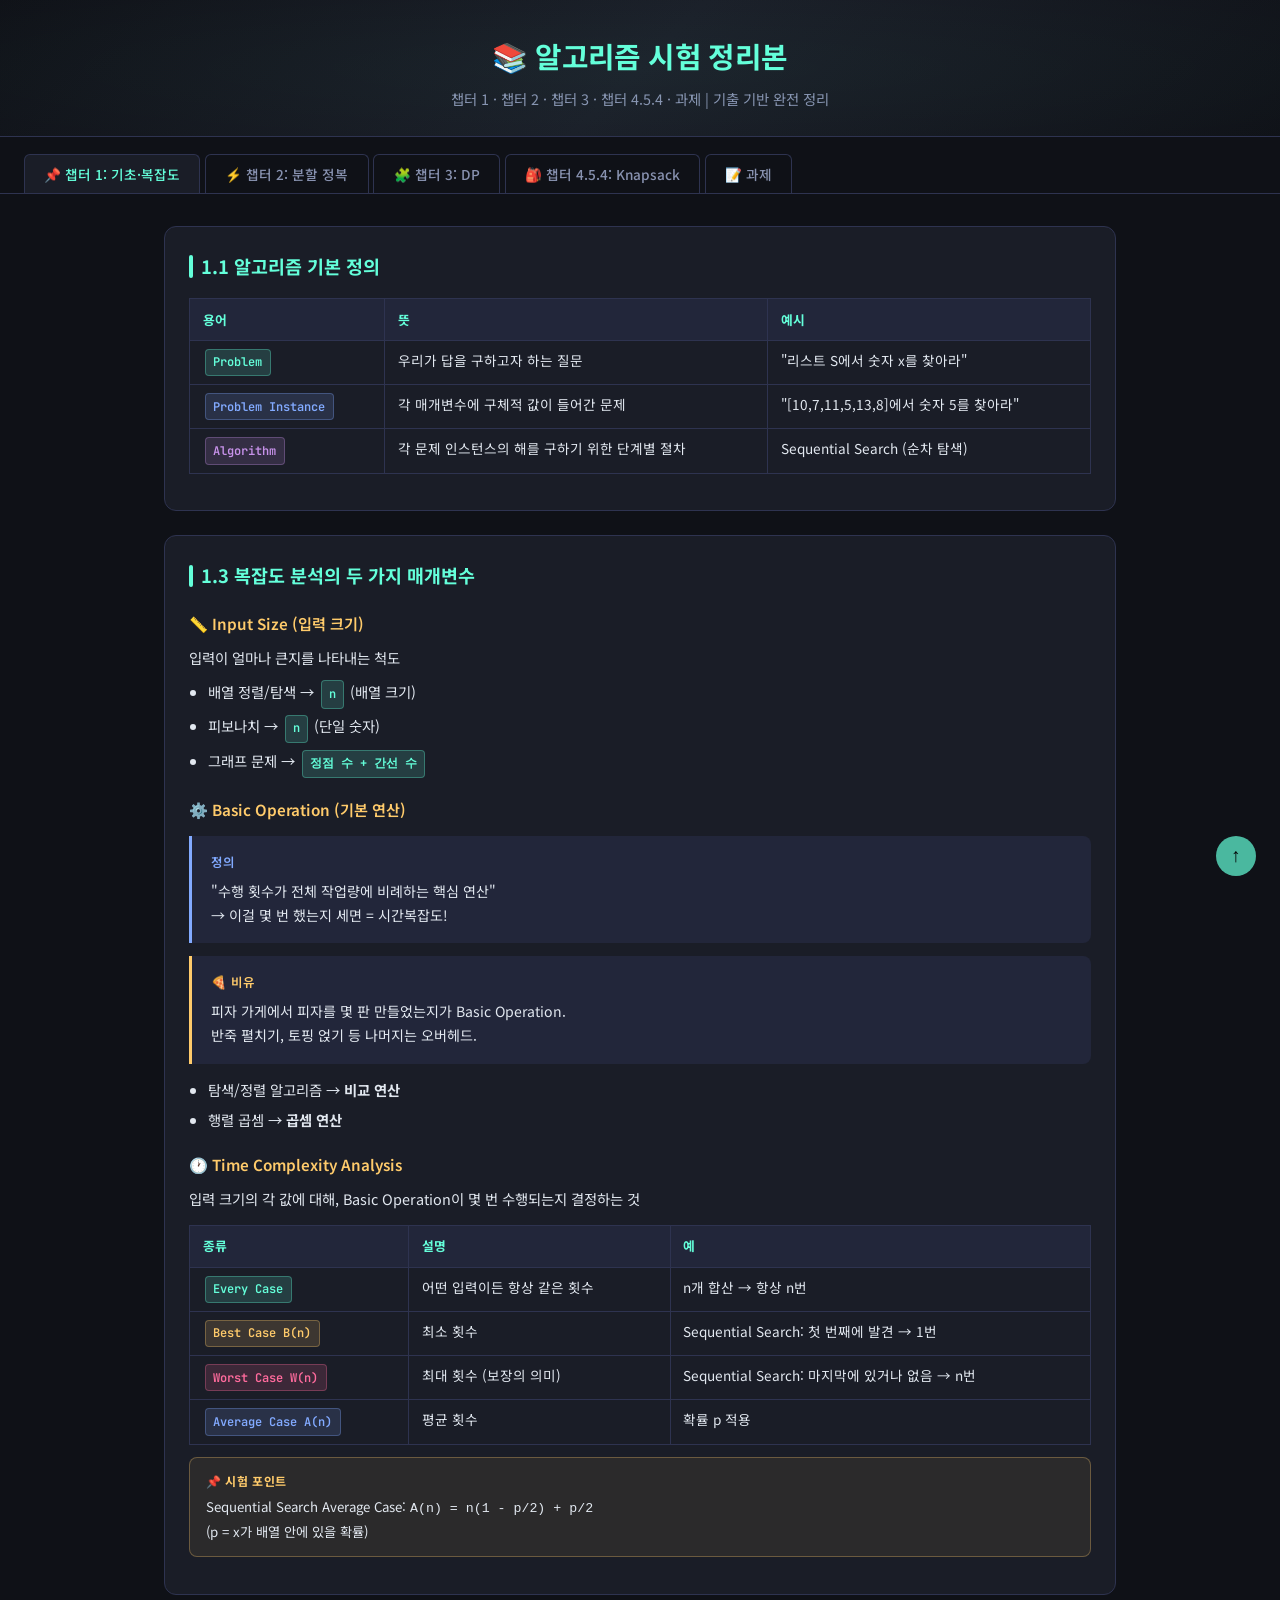
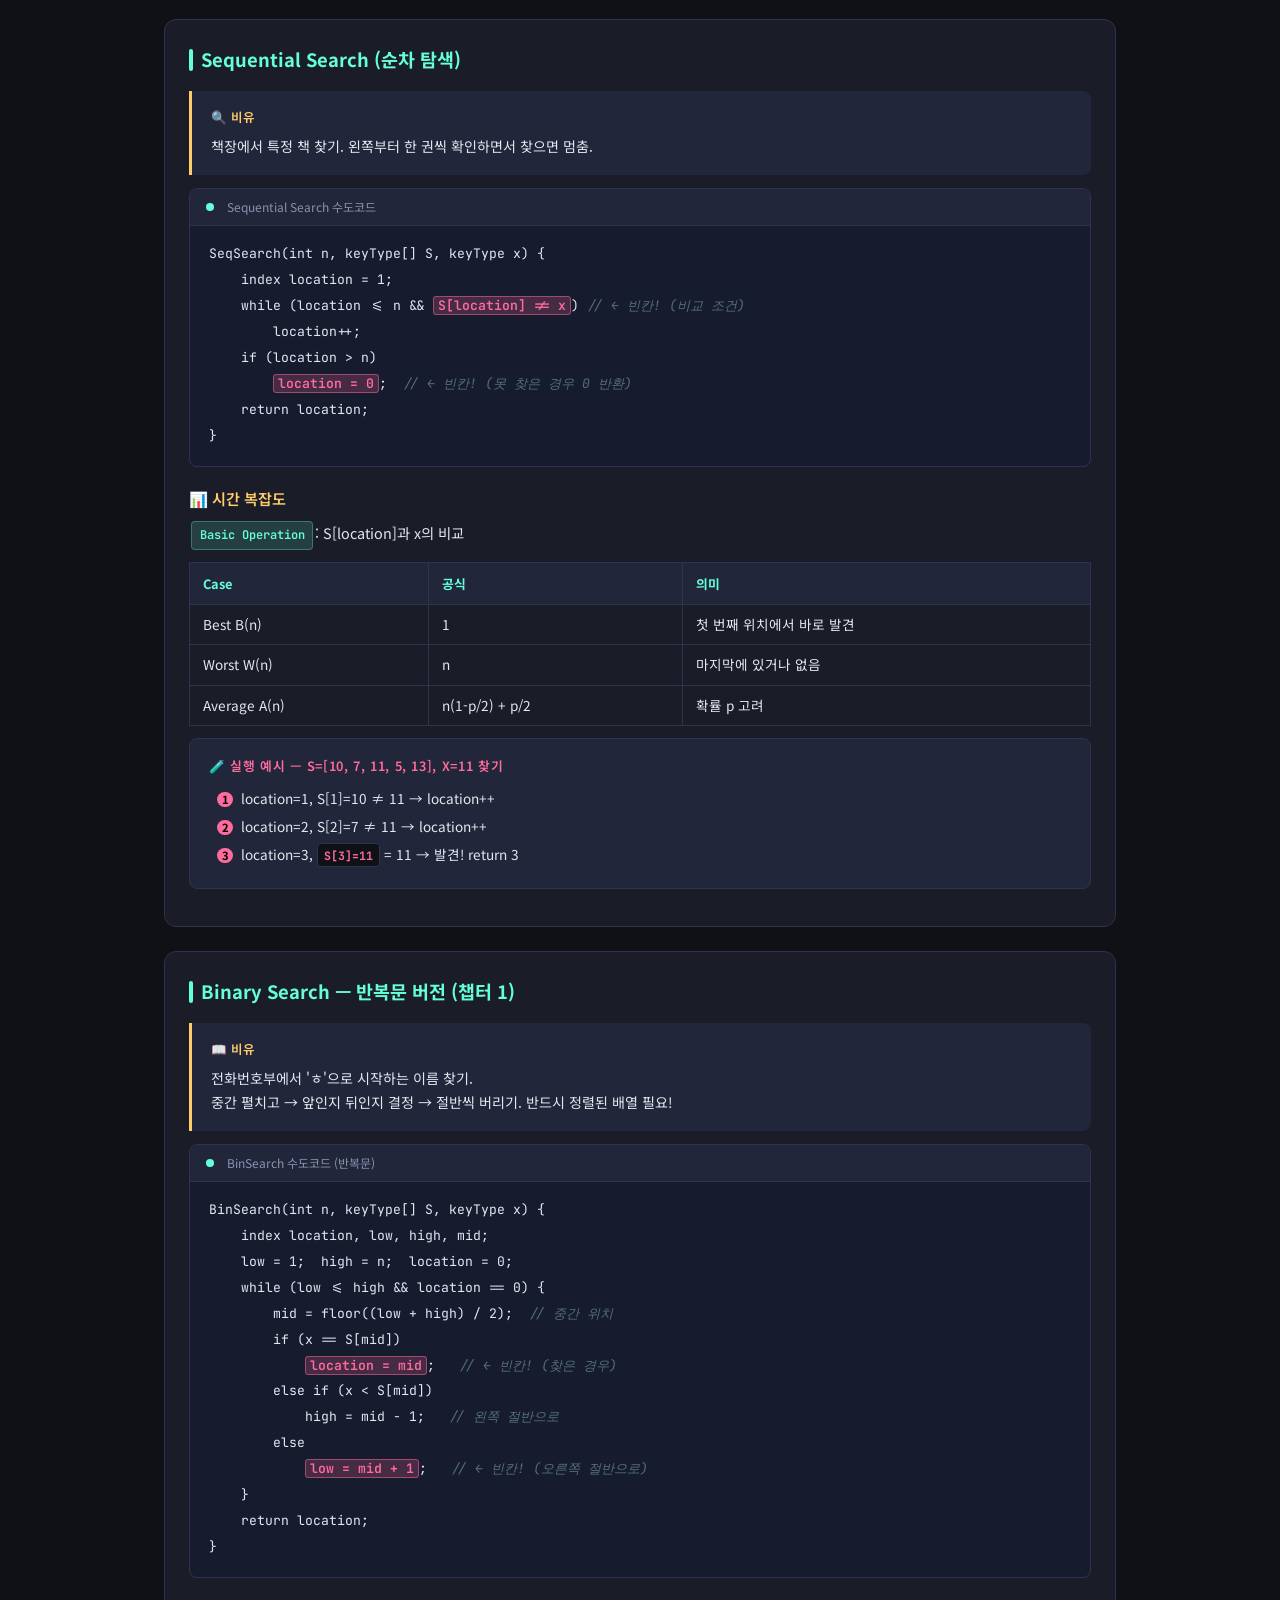
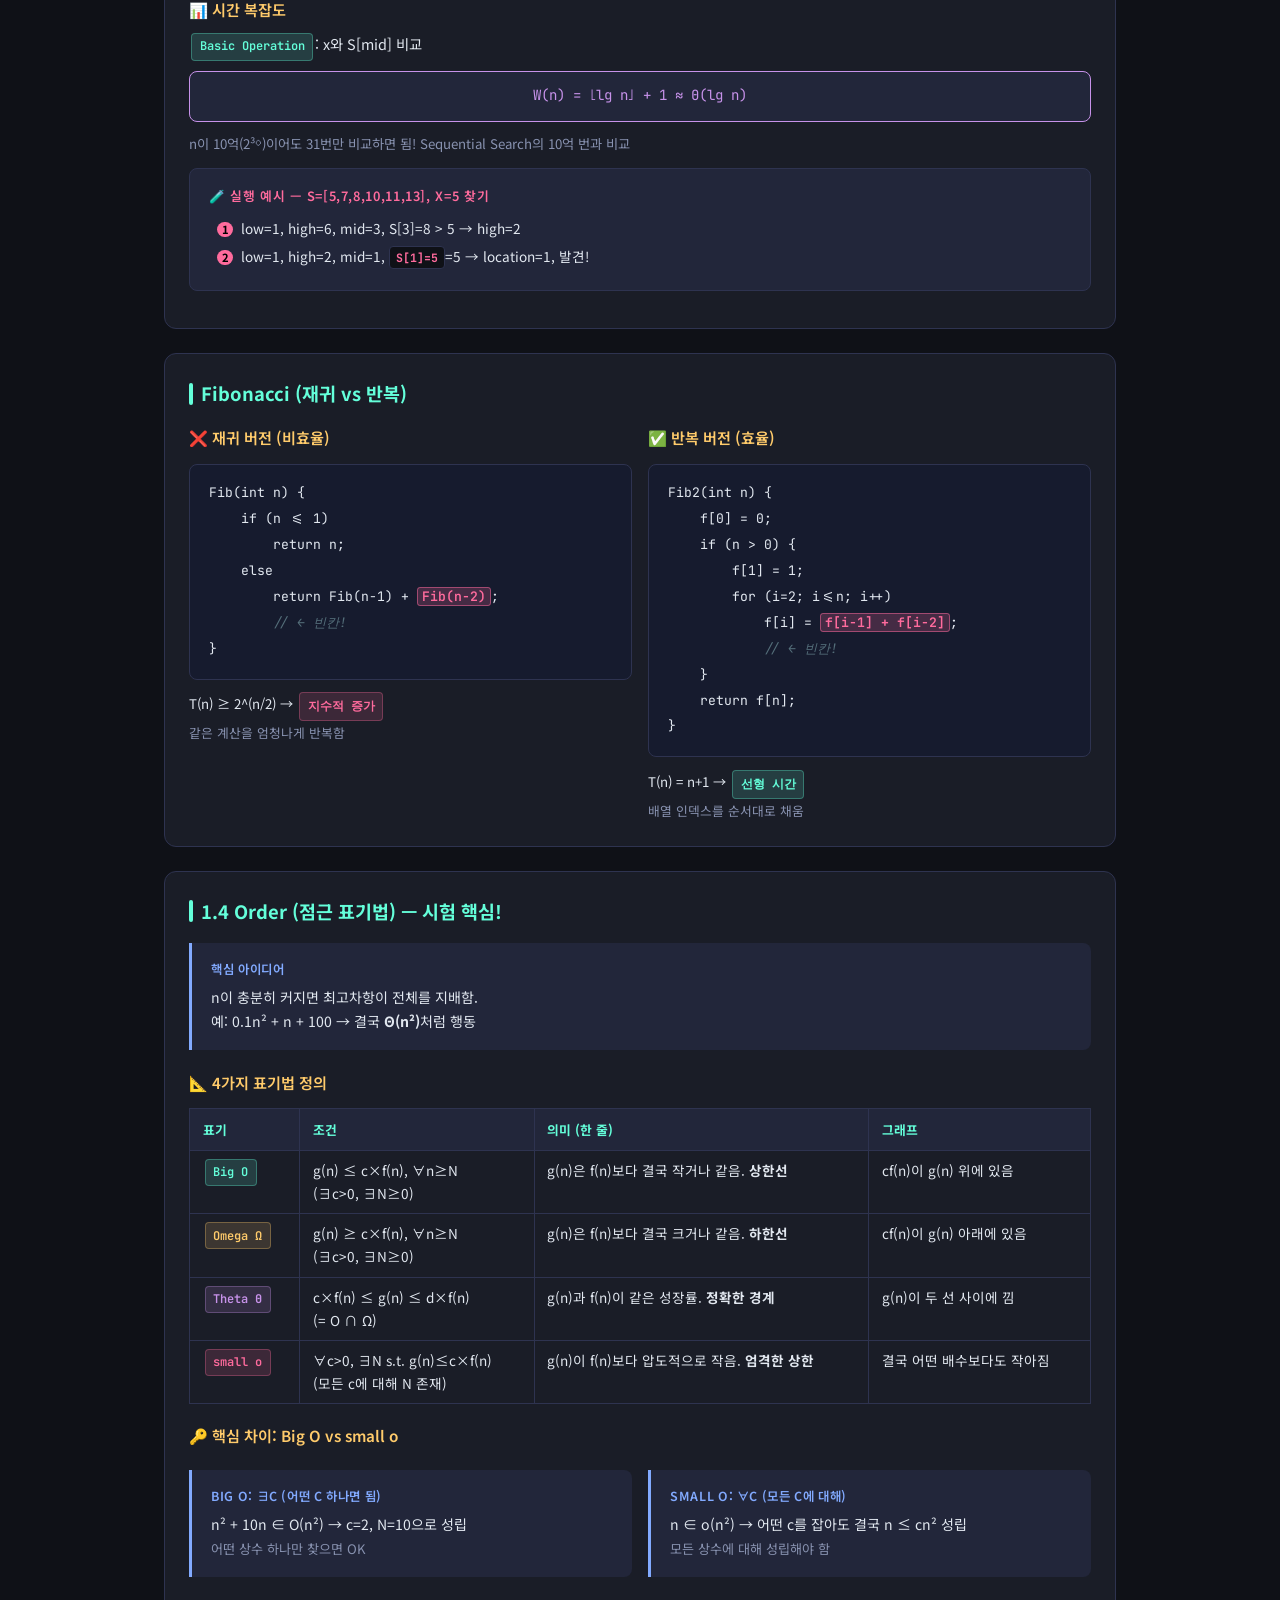
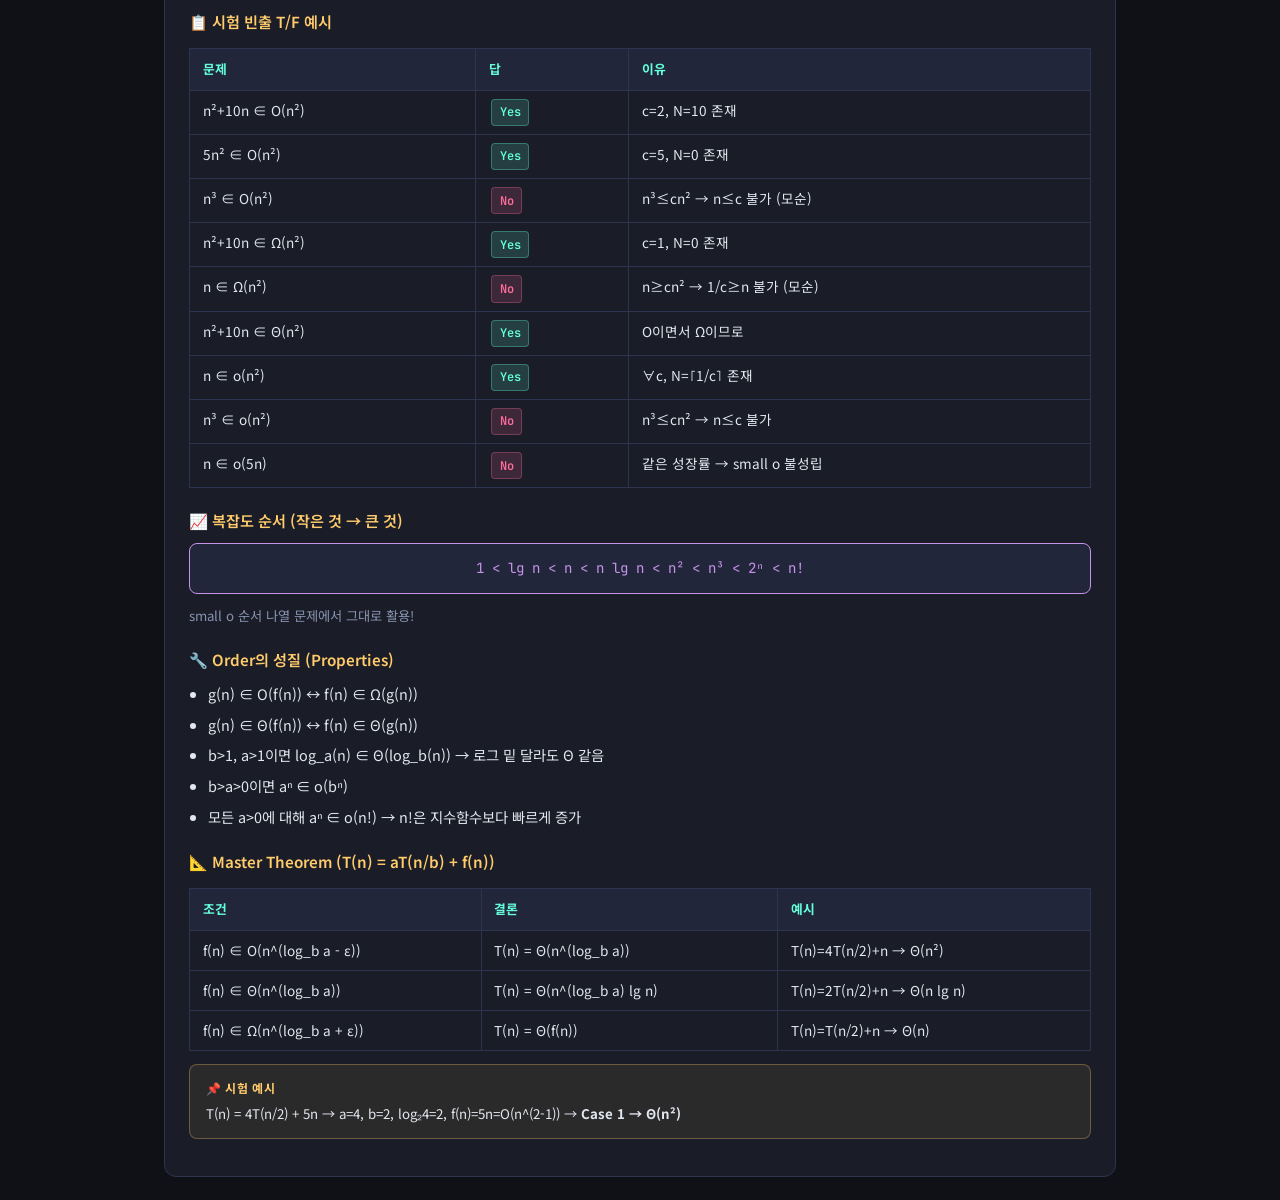
==== algorithm_midterm.html @ 45f0d14c "Add files via upload" ====
<!DOCTYPE html>
<html lang="ko">
<head>
<meta charset="UTF-8">
<meta name="viewport" content="width=device-width, initial-scale=1.0">
<title>알고리즘 시험 정리본</title>
<style>
  @import url('https://fonts.googleapis.com/css2?family=Noto+Sans+KR:wght@300;400;500;700&family=JetBrains+Mono:wght@400;600&display=swap');

  :root {
    --bg: #0f1117;
    --bg2: #1a1d27;
    --bg3: #22263a;
    --border: #2e3350;
    --text: #e2e8f0;
    --text-muted: #8892b0;
    --accent: #64ffda;
    --accent2: #ff6b9d;
    --accent3: #c792ea;
    --accent4: #ffcb6b;
    --accent5: #82aaff;
    --blank: #ff6b9d;
    --code-bg: #161b2e;
    --tag-bg: #1e2a3a;
  }

  * { margin: 0; padding: 0; box-sizing: border-box; }

  body {
    font-family: 'Noto Sans KR', sans-serif;
    background: var(--bg);
    color: var(--text);
    line-height: 1.7;
    min-height: 100vh;
  }

  /* ── HEADER ── */
  header {
    background: linear-gradient(135deg, #0f1117 0%, #1a1d27 50%, #0f1117 100%);
    border-bottom: 1px solid var(--border);
    padding: 2rem 2rem 1.5rem;
    text-align: center;
    position: relative;
    overflow: hidden;
  }
  header::before {
    content: '';
    position: absolute;
    top: -50%;
    left: -50%;
    width: 200%;
    height: 200%;
    background: radial-gradient(ellipse at center, rgba(100,255,218,0.04) 0%, transparent 60%);
    pointer-events: none;
  }
  header h1 {
    font-size: 1.8rem;
    font-weight: 700;
    color: var(--accent);
    letter-spacing: -0.02em;
    margin-bottom: 0.3rem;
  }
  header p {
    color: var(--text-muted);
    font-size: 0.9rem;
  }

  /* ── TABS ── */
  .tab-nav {
    display: flex;
    gap: 0.3rem;
    padding: 1rem 1.5rem 0;
    background: var(--bg);
    border-bottom: 1px solid var(--border);
    overflow-x: auto;
    scrollbar-width: none;
  }
  .tab-nav::-webkit-scrollbar { display: none; }

  .tab-btn {
    padding: 0.6rem 1.2rem;
    background: transparent;
    border: 1px solid var(--border);
    border-bottom: none;
    color: var(--text-muted);
    font-family: 'Noto Sans KR', sans-serif;
    font-size: 0.85rem;
    font-weight: 500;
    cursor: pointer;
    border-radius: 6px 6px 0 0;
    white-space: nowrap;
    transition: all 0.2s;
    position: relative;
    bottom: -1px;
  }
  .tab-btn:hover { color: var(--text); background: var(--bg2); }
  .tab-btn.active {
    color: var(--accent);
    background: var(--bg2);
    border-color: var(--border);
    border-bottom-color: var(--bg2);
  }

  /* ── CONTENT ── */
  .tab-content { display: none; padding: 2rem 1.5rem; max-width: 1000px; margin: 0 auto; }
  .tab-content.active { display: block; }

  /* ── SECTION CARDS ── */
  .section {
    background: var(--bg2);
    border: 1px solid var(--border);
    border-radius: 12px;
    padding: 1.5rem;
    margin-bottom: 1.5rem;
  }
  .section-title {
    font-size: 1.15rem;
    font-weight: 700;
    color: var(--accent);
    margin-bottom: 1rem;
    display: flex;
    align-items: center;
    gap: 0.5rem;
  }
  .section-title::before {
    content: '';
    display: inline-block;
    width: 4px;
    height: 1.2em;
    background: var(--accent);
    border-radius: 2px;
  }

  h3 {
    font-size: 0.95rem;
    font-weight: 600;
    color: var(--accent4);
    margin: 1.2rem 0 0.5rem;
  }
  h3:first-child { margin-top: 0; }

  p, li {
    font-size: 0.9rem;
    color: var(--text);
    line-height: 1.8;
  }
  ul { padding-left: 1.2rem; }
  li { margin-bottom: 0.3rem; }

  /* ── CONCEPT BOX ── */
  .concept-box {
    background: var(--bg3);
    border-left: 3px solid var(--accent5);
    border-radius: 0 8px 8px 0;
    padding: 1rem 1.2rem;
    margin: 0.8rem 0;
    font-size: 0.88rem;
  }
  .concept-box.analogy {
    border-left-color: var(--accent4);
  }
  .concept-box .label {
    font-weight: 600;
    color: var(--accent5);
    font-size: 0.78rem;
    text-transform: uppercase;
    letter-spacing: 0.05em;
    margin-bottom: 0.4rem;
  }
  .concept-box.analogy .label { color: var(--accent4); }

  /* ── CODE BLOCK ── */
  .code-wrap {
    background: var(--code-bg);
    border: 1px solid var(--border);
    border-radius: 8px;
    overflow: hidden;
    margin: 0.8rem 0;
    font-family: 'JetBrains Mono', monospace;
    font-size: 0.82rem;
  }
  .code-header {
    background: var(--bg3);
    padding: 0.5rem 1rem;
    border-bottom: 1px solid var(--border);
    display: flex;
    align-items: center;
    gap: 0.8rem;
  }
  .code-header span {
    font-size: 0.75rem;
    color: var(--text-muted);
    font-family: 'Noto Sans KR', sans-serif;
  }
  .code-header .dot {
    width: 8px; height: 8px;
    border-radius: 50%;
    background: var(--accent);
  }
  pre {
    padding: 1rem 1.2rem;
    overflow-x: auto;
    line-height: 1.9;
    color: var(--text);
  }
  pre code { font-family: 'JetBrains Mono', monospace; }

  /* 빈칸 강조 */
  .blank {
    background: rgba(255,107,157,0.2);
    border: 1px solid rgba(255,107,157,0.5);
    color: var(--blank);
    border-radius: 3px;
    padding: 0 0.3em;
    font-weight: 600;
  }
  /* basic operation 강조 */
  .basic-op {
    background: rgba(100,255,218,0.15);
    border: 1px solid rgba(100,255,218,0.4);
    color: var(--accent);
    border-radius: 3px;
    padding: 0 0.3em;
    font-weight: 600;
  }
  /* 주석 */
  .comment { color: #546e7a; font-style: italic; }

  /* ── TAGS ── */
  .tag {
    display: inline-block;
    padding: 0.2em 0.6em;
    border-radius: 4px;
    font-size: 0.75rem;
    font-weight: 600;
    margin: 0 0.2em;
    font-family: 'JetBrains Mono', monospace;
  }
  .tag-green { background: rgba(100,255,218,0.15); color: var(--accent); border: 1px solid rgba(100,255,218,0.3); }
  .tag-pink  { background: rgba(255,107,157,0.15); color: var(--accent2); border: 1px solid rgba(255,107,157,0.3); }
  .tag-purple{ background: rgba(199,146,234,0.15); color: var(--accent3); border: 1px solid rgba(199,146,234,0.3); }
  .tag-yellow{ background: rgba(255,203,107,0.15); color: var(--accent4); border: 1px solid rgba(255,203,107,0.3); }
  .tag-blue  { background: rgba(130,170,255,0.15); color: var(--accent5); border: 1px solid rgba(130,170,255,0.3); }

  /* ── COMPLEXITY TABLE ── */
  table {
    width: 100%;
    border-collapse: collapse;
    font-size: 0.85rem;
    margin: 0.8rem 0;
  }
  th {
    background: var(--bg3);
    color: var(--accent);
    padding: 0.6rem 0.8rem;
    text-align: left;
    border: 1px solid var(--border);
    font-size: 0.8rem;
  }
  td {
    padding: 0.5rem 0.8rem;
    border: 1px solid var(--border);
    color: var(--text);
    vertical-align: top;
  }
  tr:hover td { background: rgba(255,255,255,0.02); }

  /* ── EXAMPLE BOX ── */
  .example-box {
    background: var(--bg3);
    border: 1px solid var(--border);
    border-radius: 8px;
    padding: 1rem 1.2rem;
    margin: 0.8rem 0;
    font-size: 0.85rem;
  }
  .example-title {
    color: var(--accent2);
    font-weight: 600;
    font-size: 0.8rem;
    text-transform: uppercase;
    letter-spacing: 0.05em;
    margin-bottom: 0.6rem;
  }
  .step { margin: 0.3rem 0; padding-left: 0.5rem; }
  .step-num {
    display: inline-block;
    width: 1.4em;
    height: 1.4em;
    background: var(--accent2);
    color: #000;
    border-radius: 50%;
    text-align: center;
    line-height: 1.4em;
    font-size: 0.7rem;
    font-weight: 700;
    margin-right: 0.4em;
  }
  .arr {
    display: inline-block;
    background: var(--bg);
    border: 1px solid var(--border);
    border-radius: 4px;
    padding: 0.1em 0.5em;
    font-family: 'JetBrains Mono', monospace;
    font-size: 0.85em;
  }
  .arr .hi {
    color: var(--accent2);
    font-weight: 700;
  }
  .arr .pivot {
    color: var(--accent4);
    font-weight: 700;
    text-decoration: underline;
  }

  /* ── FORMULA BOX ── */
  .formula {
    background: var(--bg3);
    border: 1px solid var(--accent3);
    border-radius: 8px;
    padding: 0.8rem 1.2rem;
    margin: 0.6rem 0;
    font-family: 'JetBrains Mono', monospace;
    font-size: 0.88rem;
    color: var(--accent3);
    text-align: center;
  }

  /* ── DIVIDER ── */
  hr {
    border: none;
    border-top: 1px solid var(--border);
    margin: 1.2rem 0;
  }

  /* ── QUIZ HINT ── */
  .quiz-hint {
    background: rgba(255,203,107,0.08);
    border: 1px solid rgba(255,203,107,0.3);
    border-radius: 8px;
    padding: 0.8rem 1rem;
    margin: 0.8rem 0;
    font-size: 0.83rem;
  }
  .quiz-hint .q-label {
    color: var(--accent4);
    font-weight: 700;
    font-size: 0.75rem;
    text-transform: uppercase;
    letter-spacing: 0.05em;
    margin-bottom: 0.3rem;
  }

  /* ── GRID ── */
  .grid2 { display: grid; grid-template-columns: 1fr 1fr; gap: 1rem; }
  @media (max-width: 600px) { .grid2 { grid-template-columns: 1fr; } }

  /* ── SCROLL TOP ── */
  .scroll-top {
    position: fixed;
    bottom: 1.5rem;
    right: 1.5rem;
    background: var(--accent);
    color: #000;
    border: none;
    border-radius: 50%;
    width: 40px; height: 40px;
    font-size: 1.2rem;
    cursor: pointer;
    display: flex; align-items: center; justify-content: center;
    opacity: 0.7;
    transition: opacity 0.2s;
    z-index: 100;
  }
  .scroll-top:hover { opacity: 1; }
</style>
</head>
<body>

<header>
  <h1>📚 알고리즘 시험 정리본</h1>
  <p>챕터 1 · 챕터 2 · 챕터 3 · 챕터 4.5.4 · 과제 | 기출 기반 완전 정리</p>
</header>

<!-- TAB NAV -->
<nav class="tab-nav">
  <button class="tab-btn active" onclick="showTab('ch1')">📌 챕터 1: 기초·복잡도</button>
  <button class="tab-btn" onclick="showTab('ch2')">⚡ 챕터 2: 분할 정복</button>
  <button class="tab-btn" onclick="showTab('ch3')">🧩 챕터 3: DP</button>
  <button class="tab-btn" onclick="showTab('ch4')">🎒 챕터 4.5.4: Knapsack</button>
  <button class="tab-btn" onclick="showTab('hw')">📝 과제</button>
</nav>

<!-- ════════════════════════════════════════
     챕터 1
════════════════════════════════════════ -->
<div id="ch1" class="tab-content active">

  <!-- 기본 정의 -->
  <div class="section">
    <div class="section-title">1.1 알고리즘 기본 정의</div>
    <table>
      <tr><th>용어</th><th>뜻</th><th>예시</th></tr>
      <tr>
        <td><span class="tag tag-green">Problem</span></td>
        <td>우리가 답을 구하고자 하는 질문</td>
        <td>"리스트 S에서 숫자 x를 찾아라"</td>
      </tr>
      <tr>
        <td><span class="tag tag-blue">Problem Instance</span></td>
        <td>각 매개변수에 구체적 값이 들어간 문제</td>
        <td>"[10,7,11,5,13,8]에서 숫자 5를 찾아라"</td>
      </tr>
      <tr>
        <td><span class="tag tag-purple">Algorithm</span></td>
        <td>각 문제 인스턴스의 해를 구하기 위한 단계별 절차</td>
        <td>Sequential Search (순차 탐색)</td>
      </tr>
    </table>
  </div>

  <!-- Input Size & Basic Operation -->
  <div class="section">
    <div class="section-title">1.3 복잡도 분석의 두 가지 매개변수</div>

    <h3>📏 Input Size (입력 크기)</h3>
    <p>입력이 얼마나 큰지를 나타내는 척도</p>
    <ul style="margin-top:0.5rem">
      <li>배열 정렬/탐색 → <span class="tag tag-green">n</span> (배열 크기)</li>
      <li>피보나치 → <span class="tag tag-green">n</span> (단일 숫자)</li>
      <li>그래프 문제 → <span class="tag tag-green">정점 수 + 간선 수</span></li>
    </ul>

    <h3>⚙️ Basic Operation (기본 연산)</h3>
    <div class="concept-box">
      <div class="label">정의</div>
      "수행 횟수가 전체 작업량에 비례하는 핵심 연산"<br>
      → 이걸 몇 번 했는지 세면 = 시간복잡도!
    </div>
    <div class="concept-box analogy">
      <div class="label">🍕 비유</div>
      피자 가게에서 피자를 몇 판 만들었는지가 Basic Operation.<br>
      반죽 펼치기, 토핑 얹기 등 나머지는 오버헤드.
    </div>
    <ul>
      <li>탐색/정렬 알고리즘 → <strong>비교 연산</strong></li>
      <li>행렬 곱셈 → <strong>곱셈 연산</strong></li>
    </ul>

    <h3>🕐 Time Complexity Analysis</h3>
    <p>입력 크기의 각 값에 대해, Basic Operation이 몇 번 수행되는지 결정하는 것</p>
    <table style="margin-top:0.8rem">
      <tr><th>종류</th><th>설명</th><th>예</th></tr>
      <tr><td><span class="tag tag-green">Every Case</span></td><td>어떤 입력이든 항상 같은 횟수</td><td>n개 합산 → 항상 n번</td></tr>
      <tr><td><span class="tag tag-yellow">Best Case B(n)</span></td><td>최소 횟수</td><td>Sequential Search: 첫 번째에 발견 → 1번</td></tr>
      <tr><td><span class="tag tag-pink">Worst Case W(n)</span></td><td>최대 횟수 (보장의 의미)</td><td>Sequential Search: 마지막에 있거나 없음 → n번</td></tr>
      <tr><td><span class="tag tag-blue">Average Case A(n)</span></td><td>평균 횟수</td><td>확률 p 적용</td></tr>
    </table>

    <div class="quiz-hint">
      <div class="q-label">📌 시험 포인트</div>
      Sequential Search Average Case: <code>A(n) = n(1 - p/2) + p/2</code><br>
      (p = x가 배열 안에 있을 확률)
    </div>
  </div>

  <!-- Sequential Search -->
  <div class="section">
    <div class="section-title">Sequential Search (순차 탐색)</div>
    <div class="concept-box analogy">
      <div class="label">🔍 비유</div>
      책장에서 특정 책 찾기. 왼쪽부터 한 권씩 확인하면서 찾으면 멈춤.
    </div>

    <div class="code-wrap">
      <div class="code-header"><div class="dot"></div><span>Sequential Search 수도코드</span></div>
      <pre><code>SeqSearch(int n, keyType[] S, keyType x) {
    index location = 1;
    while (location &lt;= n &amp;&amp; <span class="blank">S[location] != x</span>) <span class="comment">// ← 빈칸! (비교 조건)</span>
        location++;
    if (location &gt; n)
        <span class="blank">location = 0</span>;  <span class="comment">// ← 빈칸! (못 찾은 경우 0 반환)</span>
    return location;
}</code></pre>
    </div>

    <h3>📊 시간 복잡도</h3>
    <p><span class="tag tag-green">Basic Operation</span>: S[location]과 x의 비교</p>
    <table>
      <tr><th>Case</th><th>공식</th><th>의미</th></tr>
      <tr><td>Best B(n)</td><td>1</td><td>첫 번째 위치에서 바로 발견</td></tr>
      <tr><td>Worst W(n)</td><td>n</td><td>마지막에 있거나 없음</td></tr>
      <tr><td>Average A(n)</td><td>n(1-p/2) + p/2</td><td>확률 p 고려</td></tr>
    </table>

    <div class="example-box">
      <div class="example-title">🧪 실행 예시 — S=[10, 7, 11, 5, 13], x=11 찾기</div>
      <div class="step"><span class="step-num">1</span> location=1, S[1]=10 ≠ 11 → location++</div>
      <div class="step"><span class="step-num">2</span> location=2, S[2]=7 ≠ 11 → location++</div>
      <div class="step"><span class="step-num">3</span> location=3, <span class="arr"><span class="hi">S[3]=11</span></span> = 11 → 발견! return 3</div>
    </div>
  </div>

  <!-- Binary Search (챕터1 반복문) -->
  <div class="section">
    <div class="section-title">Binary Search — 반복문 버전 (챕터 1)</div>
    <div class="concept-box analogy">
      <div class="label">📖 비유</div>
      전화번호부에서 'ㅎ'으로 시작하는 이름 찾기.<br>
      중간 펼치고 → 앞인지 뒤인지 결정 → 절반씩 버리기. 반드시 정렬된 배열 필요!
    </div>

    <div class="code-wrap">
      <div class="code-header"><div class="dot"></div><span>BinSearch 수도코드 (반복문)</span></div>
      <pre><code>BinSearch(int n, keyType[] S, keyType x) {
    index location, low, high, mid;
    low = 1;  high = n;  location = 0;
    while (low &lt;= high &amp;&amp; location == 0) {
        mid = floor((low + high) / 2);  <span class="comment">// 중간 위치</span>
        if (x == S[mid])
            <span class="blank">location = mid</span>;   <span class="comment">// ← 빈칸! (찾은 경우)</span>
        else if (x &lt; S[mid])
            high = mid - 1;   <span class="comment">// 왼쪽 절반으로</span>
        else
            <span class="blank">low = mid + 1</span>;   <span class="comment">// ← 빈칸! (오른쪽 절반으로)</span>
    }
    return location;
}</code></pre>
    </div>

    <h3>📊 시간 복잡도</h3>
    <p><span class="tag tag-green">Basic Operation</span>: x와 S[mid] 비교</p>
    <div class="formula">W(n) = ⌊lg n⌋ + 1 ≈ Θ(lg n)</div>
    <p style="font-size:0.83rem; color:var(--text-muted)">n이 10억(2³⁰)이어도 31번만 비교하면 됨! Sequential Search의 10억 번과 비교</p>

    <div class="example-box">
      <div class="example-title">🧪 실행 예시 — S=[5,7,8,10,11,13], x=5 찾기</div>
      <div class="step"><span class="step-num">1</span> low=1, high=6, mid=3, S[3]=8 > 5 → high=2</div>
      <div class="step"><span class="step-num">2</span> low=1, high=2, mid=1, <span class="arr"><span class="hi">S[1]=5</span></span>=5 → location=1, 발견!</div>
    </div>
  </div>

  <!-- Fibonacci -->
  <div class="section">
    <div class="section-title">Fibonacci (재귀 vs 반복)</div>
    <div class="grid2">
      <div>
        <h3>❌ 재귀 버전 (비효율)</h3>
        <div class="code-wrap">
          <pre><code>Fib(int n) {
    if (n &lt;= 1)
        return n;
    else
        return Fib(n-1) + <span class="blank">Fib(n-2)</span>;
        <span class="comment">// ← 빈칸!</span>
}</code></pre>
        </div>
        <p style="font-size:0.83rem">T(n) ≥ 2^(n/2) → <span class="tag tag-pink">지수적 증가</span></p>
        <p style="font-size:0.8rem; color:var(--text-muted)">같은 계산을 엄청나게 반복함</p>
      </div>
      <div>
        <h3>✅ 반복 버전 (효율)</h3>
        <div class="code-wrap">
          <pre><code>Fib2(int n) {
    f[0] = 0;
    if (n &gt; 0) {
        f[1] = 1;
        for (i=2; i&lt;=n; i++)
            f[i] = <span class="blank">f[i-1] + f[i-2]</span>;
            <span class="comment">// ← 빈칸!</span>
    }
    return f[n];
}</code></pre>
        </div>
        <p style="font-size:0.83rem">T(n) = n+1 → <span class="tag tag-green">선형 시간</span></p>
        <p style="font-size:0.8rem; color:var(--text-muted)">배열 인덱스를 순서대로 채움</p>
      </div>
    </div>
  </div>

  <!-- Order / 점근 표기법 -->
  <div class="section">
    <div class="section-title">1.4 Order (점근 표기법) — 시험 핵심!</div>

    <div class="concept-box">
      <div class="label">핵심 아이디어</div>
      n이 충분히 커지면 최고차항이 전체를 지배함.<br>
      예: 0.1n² + n + 100 → 결국 <strong>Θ(n²)</strong>처럼 행동
    </div>

    <h3>📐 4가지 표기법 정의</h3>
    <table>
      <tr><th>표기</th><th>조건</th><th>의미 (한 줄)</th><th>그래프</th></tr>
      <tr>
        <td><span class="tag tag-green">Big O</span></td>
        <td>g(n) ≤ c×f(n), ∀n≥N<br>(∃c>0, ∃N≥0)</td>
        <td>g(n)은 f(n)보다 결국 작거나 같음. <strong>상한선</strong></td>
        <td>cf(n)이 g(n) 위에 있음</td>
      </tr>
      <tr>
        <td><span class="tag tag-yellow">Omega Ω</span></td>
        <td>g(n) ≥ c×f(n), ∀n≥N<br>(∃c>0, ∃N≥0)</td>
        <td>g(n)은 f(n)보다 결국 크거나 같음. <strong>하한선</strong></td>
        <td>cf(n)이 g(n) 아래에 있음</td>
      </tr>
      <tr>
        <td><span class="tag tag-purple">Theta Θ</span></td>
        <td>c×f(n) ≤ g(n) ≤ d×f(n)<br>(= O ∩ Ω)</td>
        <td>g(n)과 f(n)이 같은 성장률. <strong>정확한 경계</strong></td>
        <td>g(n)이 두 선 사이에 낌</td>
      </tr>
      <tr>
        <td><span class="tag tag-pink">small o</span></td>
        <td>∀c>0, ∃N s.t. g(n)≤c×f(n)<br>(모든 c에 대해 N 존재)</td>
        <td>g(n)이 f(n)보다 압도적으로 작음. <strong>엄격한 상한</strong></td>
        <td>결국 어떤 배수보다도 작아짐</td>
      </tr>
    </table>

    <h3>🔑 핵심 차이: Big O vs small o</h3>
    <div class="grid2">
      <div class="concept-box">
        <div class="label">Big O: ∃c (어떤 c 하나면 됨)</div>
        n² + 10n ∈ O(n²) → c=2, N=10으로 성립<br>
        <span style="color:var(--text-muted); font-size:0.82rem">어떤 상수 하나만 찾으면 OK</span>
      </div>
      <div class="concept-box">
        <div class="label">small o: ∀c (모든 c에 대해)</div>
        n ∈ o(n²) → 어떤 c를 잡아도 결국 n ≤ cn² 성립<br>
        <span style="color:var(--text-muted); font-size:0.82rem">모든 상수에 대해 성립해야 함</span>
      </div>
    </div>

    <h3>📋 시험 빈출 T/F 예시</h3>
    <table>
      <tr><th>문제</th><th>답</th><th>이유</th></tr>
      <tr><td>n²+10n ∈ O(n²)</td><td><span class="tag tag-green">Yes</span></td><td>c=2, N=10 존재</td></tr>
      <tr><td>5n² ∈ O(n²)</td><td><span class="tag tag-green">Yes</span></td><td>c=5, N=0 존재</td></tr>
      <tr><td>n³ ∈ O(n²)</td><td><span class="tag tag-pink">No</span></td><td>n³≤cn² → n≤c 불가 (모순)</td></tr>
      <tr><td>n²+10n ∈ Ω(n²)</td><td><span class="tag tag-green">Yes</span></td><td>c=1, N=0 존재</td></tr>
      <tr><td>n ∈ Ω(n²)</td><td><span class="tag tag-pink">No</span></td><td>n≥cn² → 1/c≥n 불가 (모순)</td></tr>
      <tr><td>n²+10n ∈ Θ(n²)</td><td><span class="tag tag-green">Yes</span></td><td>O이면서 Ω이므로</td></tr>
      <tr><td>n ∈ o(n²)</td><td><span class="tag tag-green">Yes</span></td><td>∀c, N=⌈1/c⌉ 존재</td></tr>
      <tr><td>n³ ∈ o(n²)</td><td><span class="tag tag-pink">No</span></td><td>n³≤cn² → n≤c 불가</td></tr>
      <tr><td>n ∈ o(5n)</td><td><span class="tag tag-pink">No</span></td><td>같은 성장률 → small o 불성립</td></tr>
    </table>

    <h3>📈 복잡도 순서 (작은 것 → 큰 것)</h3>
    <div class="formula">1 &lt; lg n &lt; n &lt; n lg n &lt; n² &lt; n³ &lt; 2ⁿ &lt; n!</div>
    <p style="font-size:0.83rem; color:var(--text-muted)">small o 순서 나열 문제에서 그대로 활용!</p>

    <h3>🔧 Order의 성질 (Properties)</h3>
    <ul>
      <li>g(n) ∈ O(f(n)) ↔ f(n) ∈ Ω(g(n))</li>
      <li>g(n) ∈ Θ(f(n)) ↔ f(n) ∈ Θ(g(n))</li>
      <li>b>1, a>1이면 log_a(n) ∈ Θ(log_b(n)) → 로그 밑 달라도 Θ 같음</li>
      <li>b>a>0이면 aⁿ ∈ o(bⁿ)</li>
      <li>모든 a>0에 대해 aⁿ ∈ o(n!) → n!은 지수함수보다 빠르게 증가</li>
    </ul>

    <h3>📐 Master Theorem (T(n) = aT(n/b) + f(n))</h3>
    <table>
      <tr><th>조건</th><th>결론</th><th>예시</th></tr>
      <tr><td>f(n) ∈ O(n^(log_b a - ε))</td><td>T(n) = Θ(n^(log_b a))</td><td>T(n)=4T(n/2)+n → Θ(n²)</td></tr>
      <tr><td>f(n) ∈ Θ(n^(log_b a))</td><td>T(n) = Θ(n^(log_b a) lg n)</td><td>T(n)=2T(n/2)+n → Θ(n lg n)</td></tr>
      <tr><td>f(n) ∈ Ω(n^(log_b a + ε))</td><td>T(n) = Θ(f(n))</td><td>T(n)=T(n/2)+n → Θ(n)</td></tr>
    </table>
    <div class="quiz-hint">
      <div class="q-label">📌 시험 예시</div>
      T(n) = 4T(n/2) + 5n → a=4, b=2, log₂4=2, f(n)=5n=O(n^(2-1)) → <strong>Case 1 → Θ(n²)</strong>
    </div>
  </div>
</div>

<!-- ════════════════════════════════════════
     챕터 2
════════════════════════════════════════ -->
<div id="ch2" class="tab-content">

  <!-- D&C 개념 -->
  <div class="section">
    <div class="section-title">Divide and Conquer (분할 정복) 개념</div>
    <div class="concept-box analogy">
      <div class="label">🍕 비유</div>
      피자를 한 번에 먹기 어려우니까, 조각내서 각각 먹고 합친다.<br>
      문제가 너무 크면 → 작게 쪼개고 → 각각 풀고 → 결합!
    </div>
    <table>
      <tr><th>단계</th><th>설명</th></tr>
      <tr><td><span class="tag tag-green">Step 1: Divide</span></td><td>문제를 하나 이상의 더 작은 인스턴스로 나누기</td></tr>
      <tr><td><span class="tag tag-yellow">Step 2: Conquer</span></td><td>작으면 직접 해결, 아니면 재귀로 해결</td></tr>
      <tr><td><span class="tag tag-pink">Step 3: Combine</span></td><td>(필요한 경우) 작은 해들을 합쳐 전체 해 도출</td></tr>
    </table>
    <div class="quiz-hint">
      <div class="q-label">📌 D&C 쓰면 안 되는 경우 (2.8)</div>
      Case 1: 크기 n이 각각 거의 크기 n인 2개 이상으로 분할 → 문제 크기 감소 없음, 재귀가 폭발적 증가<br>
      Case 2: 크기 n이 거의 n개의 크기 n/c 인스턴스로 분할 → 부분 문제 수가 너무 많아 전체 작업량이 과도
    </div>
  </div>

  <!-- Binary Search 재귀 -->
  <div class="section">
    <div class="section-title">2.1 Binary Search — 재귀 버전 (챕터 2)</div>
    <div class="concept-box">
      <div class="label">D&C 적용</div>
      Divide: 배열을 절반으로 나누기 (x&gt;S[mid]→오른쪽, x&lt;S[mid]→왼쪽)<br>
      Conquer: 선택한 절반에서 재귀적으로 탐색
    </div>
    <div class="code-wrap">
      <div class="code-header"><div class="dot"></div><span>Recursive Binary Search — 초기 호출: location(1, n)</span></div>
      <pre><code>location(index low, index high) {
    index mid;
    if (low &gt; high)
        return 0;       <span class="comment">// 못 찾은 경우</span>
    else {
        mid = floor((low + high) / 2);
        if (x == S[mid])
            return mid;                         <span class="comment">// 발견!</span>
        else if (x &lt; S[mid])
            return location(low, mid-1);        <span class="comment">// ← 왼쪽 재귀</span>
        else
            return location(mid+1, high);       <span class="comment">// ← 오른쪽 재귀</span>
    }
}</code></pre>
    </div>
    <p><span class="tag tag-green">Basic Operation</span>: x와 S[mid] 비교 &nbsp; | &nbsp; <span class="tag tag-pink">W(n) = 1 + lg n</span> (n=2ᵏ 가정)</p>
    <p style="font-size:0.83rem; color:var(--text-muted)">점화식: W(n) = W(n/2) + 1, W(1) = 1</p>
  </div>

  <!-- Merge Sort -->
  <div class="section">
    <div class="section-title">2.2 Merge Sort (병합 정렬)</div>
    <div class="concept-box analogy">
      <div class="label">🃏 비유</div>
      카드 더미를 절반씩 나눠서 각각 정렬한 뒤, 두 더미를 크기 순으로 합치기.<br>
      합치는 게 핵심! (merge 단계)
    </div>

    <div class="code-wrap">
      <div class="code-header"><div class="dot"></div><span>mergeSort 수도코드</span></div>
      <pre><code>mergeSort(int n, keytype[] S) {
    if (n &gt; 1) {
        const int h = floor(n/2), m = n - h;   <span class="comment">// 두 부분으로 나눔</span>
        keytype[] U = new keytype[1..h];
                  V = new keytype[1..m];
        copy S[1:h]    to U[1:h];              <span class="comment">// 왼쪽 절반 복사</span>
        copy <span class="blank">S[h+1:n]</span>  to V[1:m];   <span class="comment">// ← 빈칸! (오른쪽 절반)</span>
        mergeSort(h, U);                        <span class="comment">// 왼쪽 재귀 정렬</span>
        mergeSort(<span class="blank">m, V</span>);             <span class="comment">// ← 빈칸! (오른쪽 재귀)</span>
        merge(h, m, U, V, S);                   <span class="comment">// 합치기</span>
    }
}</code></pre>
    </div>

    <div class="code-wrap">
      <div class="code-header"><div class="dot"></div><span>merge 수도코드</span></div>
      <pre><code>merge(int h, int m, keytype[] U, keytype[] V, keytype[] S) {
    index i=1, j=1, k=1;
    while (i &lt;= h &amp;&amp; j &lt;= m) {   <span class="comment">// 양쪽 모두 남아있는 동안</span>
        if (U[i] &lt; V[j]) {
            S[k] = U[i]; i++;     <span class="comment">// U에서 더 작은 원소 선택</span>
        } else {
            S[k] = V[j]; j++;     <span class="comment">// V에서 더 작은 원소 선택</span>
        }
        k++;
    }
    if (i &gt; h)
        copy V[j:m] to S[k:h+m];   <span class="comment">// U 소진 → 나머지 V 복사</span>
    else
        copy <span class="blank">U[i:h]</span> to S[k:h+m];  <span class="comment">// ← 빈칸! (V 소진 → 나머지 U 복사)</span>
}</code></pre>
    </div>

    <h3>📊 시간 복잡도</h3>
    <p><span class="tag tag-green">Basic Operation</span>: U[i]와 V[j] 비교</p>
    <table>
      <tr><th>대상</th><th>공식</th><th>의미</th></tr>
      <tr><td>merge B(h,m)</td><td>min(h,m)</td><td>짧은 배열 소진 시 비교 종료</td></tr>
      <tr><td>merge W(h,m)</td><td>h+m-1</td><td>마지막 원소 하나만 비교 없이 복사</td></tr>
      <tr><td>MergeSort W(n)</td><td>n lg n − (n-1)</td><td>∈ <strong>Θ(n lg n)</strong></td></tr>
    </table>

    <div class="example-box">
      <div class="example-title">🧪 실행 예시 — [27, 10, 12, 20, 25, 13]</div>
      <div class="step"><span class="step-num">1</span> Divide: [27,10,12] | [20,25,13]</div>
      <div class="step"><span class="step-num">2</span> 각각 재귀 → [10,12,27] | [13,20,25]</div>
      <div class="step"><span class="step-num">3</span> merge: 10 vs 13 → 10, 12 vs 13 → 12, 13 vs 27 → 13...</div>
      <div class="step"><span class="step-num">4</span> <span class="arr">10, 12, 13, 20, 25, 27</span></div>
    </div>
  </div>

  <!-- Quick Sort -->
  <div class="section">
    <div class="section-title">2.4 Quick Sort (퀵 정렬)</div>
    <div class="concept-box analogy">
      <div class="label">🎯 비유</div>
      반장을 한 명 뽑아서(pivot), 반장보다 키 작은 사람은 왼쪽, 큰 사람은 오른쪽으로 세우기.<br>
      그 다음 왼쪽, 오른쪽 각각 같은 방법 반복. 합치기(combine) 불필요!
    </div>

    <div class="code-wrap">
      <div class="code-header"><div class="dot"></div><span>quickSort 수도코드</span></div>
      <pre><code>quickSort(index low, index high) {
    index pivotPoint;
    if (high &gt; low) {                          <span class="comment">// 원소가 2개 이상일 때</span>
        pivotPoint = partition(low, high);      <span class="comment">// pivot 위치 결정</span>
        quickSort(low, pivotPoint - 1);         <span class="comment">// 왼쪽 재귀 정렬</span>
        quickSort(<span class="blank">pivotPoint + 1, high</span>);  <span class="comment">// ← 빈칸! (오른쪽 재귀)</span>
    }
}</code></pre>
    </div>

    <div class="code-wrap">
      <div class="code-header"><div class="dot"></div><span>partition (In-Place) 수도코드 ← 시험 출제!</span></div>
      <pre><code>partition(index low, index high) {
    index i, j, pivotPoint;
    keytype pivotItem;
    pivotItem = S[low];   <span class="comment">// 첫 원소를 pivot으로</span>
    j = low;
    for (i = low+1; i &lt;= high; i++)
        if (S[i] &lt; <span class="blank">pivotItem</span>) {   <span class="comment">// ← 빈칸! (pivot과 비교)</span>
            exchange S[i] and S[++j];  <span class="comment">// 작은 원소를 왼쪽으로</span>
        }
    pivotPoint = j;
    exchange S[<span class="blank">low</span>] and S[pivotPoint];  <span class="comment">// ← 빈칸! (pivot을 최종 위치로)</span>
    return pivotPoint;
}</code></pre>
    </div>

    <div class="quiz-hint">
      <div class="q-label">⚠️ 시험 핵심: Local Array vs In-Place</div>
      수도코드 보고 어떤 방식인지 구분해야 함!<br>
      <strong>Local Array</strong>: 별도 배열 L 사용, j++/k-- 방향이 반대로 진행<br>
      <strong>In-Place</strong>: S 배열 자체에서 swap, j는 low에서 시작해서 ++
    </div>

    <div class="example-box">
      <div class="example-title">🧪 partition(1,8) 실행 예시 — S=[15, 22, 13, 27, 12, 10, 20, 25]</div>
      <div class="step"><span class="step-num">1</span> pivot=<span class="arr"><span class="pivot">15</span></span>, j=1</div>
      <div class="step"><span class="step-num">2</span> i=2, S[2]=22 ≥ 15 → skip</div>
      <div class="step"><span class="step-num">3</span> i=3, S[3]=13 &lt; 15 → j=2, swap(S[3],S[2]) → [15,<span class="arr"><span class="hi">13</span></span>,22,27,12,10,20,25]</div>
      <div class="step"><span class="step-num">4</span> i=5, S[5]=12 &lt; 15 → j=3, swap → [15,13,<span class="arr"><span class="hi">12</span></span>,27,22,10,20,25]</div>
      <div class="step"><span class="step-num">5</span> i=6, S[6]=10 &lt; 15 → j=4, swap → [15,13,12,<span class="arr"><span class="hi">10</span></span>,22,27,20,25]</div>
      <div class="step"><span class="step-num">6</span> 마지막: swap(S[1],S[4]) → [<span class="arr"><span class="hi">10</span>,13,12,<span class="pivot">15</span>,22,27,20,25</span>]</div>
      <div class="step"><span class="step-num">7</span> pivotPoint=4 반환. pivot(15) 왼쪽엔 모두 &lt;15, 오른쪽엔 모두 ≥15</div>
    </div>

    <h3>📊 시간 복잡도</h3>
    <p><span class="tag tag-green">Basic Operation</span>: S[i]와 pivotItem 비교 (in partition)</p>
    <table>
      <tr><th>케이스</th><th>발생 조건</th><th>복잡도</th></tr>
      <tr><td>Partition T(m)</td><td>Every Case</td><td>m-1 (피봇 제외 모든 원소와 한 번씩 비교)</td></tr>
      <tr><td>QuickSort Worst W(n)</td><td>이미 정렬된 배열 (pivot이 항상 최솟값)</td><td>n(n-1)/2 ∈ <strong>Θ(n²)</strong></td></tr>
      <tr><td>QuickSort Average A(n)</td><td>pivot이 균등하게 분포</td><td>∈ <strong>Θ(n lg n)</strong></td></tr>
    </table>
  </div>

  <!-- Threshold -->
  <div class="section">
    <div class="section-title">2.7 Determining Thresholds (임계값 설정)</div>
    <div class="concept-box">
      <div class="label">아이디어</div>
      MergeSort/QuickSort는 재귀 호출 오버헤드(중간값 계산, 스택 연산, 병합)가 있어서<br>
      <strong>n이 작을 때는 단순한 Exchange Sort(Θ(n²))가 더 빠를 수 있음!</strong><br>
      → 두 알고리즘이 같아지는 지점 = 임계값 t
    </div>
    <div class="formula">t = 4α &nbsp; (α = 오버헤드 상수)</div>
    <p style="font-size:0.83rem">α가 크다 = 재귀 오버헤드가 크다 = 더 일찍 교환정렬로 전환해야 함</p>
  </div>
</div>

<!-- ════════════════════════════════════════
     챕터 3: DP
════════════════════════════════════════ -->
<div id="ch3" class="tab-content">

  <!-- DP 개요 -->
  <div class="section">
    <div class="section-title">Dynamic Programming (DP) 핵심 개념</div>
    <div class="concept-box analogy">
      <div class="label">🏗️ 비유</div>
      집을 지을 때 기초부터 차근차근 쌓듯이,<br>
      작은 문제의 답을 먼저 구해 테이블에 저장하고, 그걸 이용해 점점 큰 문제를 풂.
    </div>
    <table>
      <tr><th>D&C와의 차이</th><th>D&C (Top-Down)</th><th>DP (Bottom-Up)</th></tr>
      <tr><td>접근 방식</td><td>큰 문제를 쪼개 재귀로 해결</td><td>작은 것부터 차례로 계산</td></tr>
      <tr><td>중복 계산</td><td>있음 (비효율 가능)</td><td>없음 (결과를 테이블에 저장)</td></tr>
      <tr><td>순서</td><td>위에서 아래로</td><td>아래에서 위로</td></tr>
    </table>
    <div class="concept-box">
      <div class="label">DP 풀이 스텝</div>
      Step 1: 점화식(재귀적 관계식) 수립<br>
      Step 2: 작은 것부터 차례로 테이블에 계산
    </div>
  </div>

  <!-- 3.1 Binomial Coefficient -->
  <div class="section">
    <div class="section-title">3.1 Binomial Coefficient C(n,k)</div>
    <div class="formula">C(n,k) = C(n-1,k-1) + C(n-1,k) &nbsp;(0&lt;k&lt;n) &nbsp;| &nbsp; C(n,0) = C(n,n) = 1</div>
    <div class="code-wrap">
      <div class="code-header"><div class="dot"></div><span>bin2 수도코드</span></div>
      <pre><code>bin2(int n, int k) {
    for i=0 to n:
        for j=0 to min(i,k):
            if (j==0 || j==i)  B[i][j] = 1;           <span class="comment">// 기저 조건</span>
            else               B[i][j] = B[i-1][j-1] + B[i-1][j]; <span class="comment">// 점화식</span>
    return B[n][k];
}</code></pre>
    </div>
    <p><span class="tag tag-pink">T(n,k) ∈ Θ(nk)</span></p>
  </div>

  <!-- 3.2 Floyd -->
  <div class="section">
    <div class="section-title">3.2 Floyd's Algorithm (최단 경로)</div>
    <div class="concept-box analogy">
      <div class="label">🗺️ 비유</div>
      서울→부산 갈 때, 대구를 거치는 게 더 빠른지 확인. 모든 중간 도시를 하나씩 추가하면서 최단 경로 업데이트.
    </div>
    <div class="concept-box">
      <div class="label">D(k)[i][j] 의미</div>
      {v1,...,vk}만 경유 허용 시 vi→vj 최단 거리<br>
      D(0)[i][j] = W[i][j] (직접 연결 거리)
    </div>
    <div class="formula">D(k)[i][j] = min( D(k-1)[i][j] , D(k-1)[i][k] + D(k-1)[k][j] )</div>
    <p style="font-size:0.83rem; color:var(--text-muted)">k를 거치지 않는 경우 vs 거치는 경우 중 더 짧은 것 선택</p>
    <div class="code-wrap">
      <div class="code-header"><div class="dot"></div><span>Floyd 수도코드</span></div>
      <pre><code>floyd(int n, number W[][], number D[][]) {
    D = W;                          <span class="comment">// 초기화</span>
    for k=1 to n:                   <span class="comment">// 경유 노드 추가</span>
        for i=1 to n:
            for j=1 to n:
                <span class="basic-op">D[i][j] = min(D[i][j], D[i][k] + D[k][j]);</span>
                <span class="comment">// ↑ Basic Operation</span>
}</code></pre>
    </div>
    <p><span class="tag tag-pink">T(n) = n³</span> &nbsp; | &nbsp; 경로 복원은 P[i][j] 배열 따로 저장</p>
  </div>

  <!-- 3.4 Optimal BST -->
  <div class="section">
    <div class="section-title">3.4 Optimal Binary Search Tree</div>
    <div class="concept-box analogy">
      <div class="label">🌳 비유</div>
      자주 검색하는 단어일수록 트리 위쪽에 배치해서, 전체 탐색 비용을 최소화하는 배치 찾기.
    </div>
    <div class="concept-box">
      <div class="label">A[i][j] 의미</div>
      Keyi ~ Keyj로 만든 최적 BST의 최소 ΣPl×Cl (확률 × 비교 횟수의 합)
    </div>
    <div class="formula">A[i][j] = min(i≤k≤j) { A[i][k-1] + A[k+1][j] } + Σ(m=i~j) Pm</div>

    <h3>📋 기저 조건</h3>
    <ul>
      <li>A[i][i] = Pi (키 1개짜리)</li>
      <li>A[i][i-1] = 0, A[j+1][j] = 0 (빈 트리 = 0)</li>
    </ul>

    <h3>📐 테이블 채우기</h3>
    <ul>
      <li>행 인덱스: 1 ~ n+1 (A[n+1][n] 같은 빈 트리 케이스 필요)</li>
      <li>열 인덱스: 0 ~ n (A[i][0] 같은 빈 트리 케이스 필요)</li>
      <li>채우는 순서: <strong>대각선 방향</strong> (키 1개 → 2개 → ... → n개)</li>
    </ul>

    <div class="quiz-hint">
      <div class="q-label">📌 시험 예시 — P1=0.1, P2=0.3, P3=0.6</div>
      A[1][1] = P1 = 0.1<br>
      A[2][2] = P2 = 0.3<br>
      A[3][3] = P3 = 0.6<br>
      A[1][2] = min(k=1: A[1][0]+A[2][2], k=2: A[1][1]+A[3][2]) + P1+P2<br>
      &nbsp;&nbsp;&nbsp;&nbsp;&nbsp;&nbsp;&nbsp; = min(0+0.3, 0.1+0) + 0.4 = 0.1+0.4 = 0.5<br>
      A[1][3] = ... (각 k=1,2,3 대입해서 최솟값)
    </div>

    <p><span class="tag tag-pink">T(n) ∈ Θ(n³)</span> &nbsp; | &nbsp; R[i][j]: 최솟값 달성한 k (루트 노드, 트리 복원에 사용)</p>
  </div>

  <!-- 3.6 TSP -->
  <div class="section">
    <div class="section-title">3.6 Traveling Salesperson Problem (TSP)</div>
    <div class="concept-box analogy">
      <div class="label">✈️ 비유</div>
      영업사원이 여러 도시를 한 번씩 모두 방문하고 출발지로 돌아오는 최단 경로 찾기.
    </div>
    <div class="concept-box">
      <div class="label">D[vi][A] 의미</div>
      A의 모든 정점을 경유하여 vi→v1 최단 경로 길이
    </div>
    <div class="formula">D[vi][A] = min(j: vj∈A) { W[i][j] + D[vj][A-{vj}] }</div>
    <p>D[vi][∅] = W[i][1] (아무것도 경유 안 하고 바로 v1으로)</p>

    <h3>계산 순서</h3>
    <p>A 크기 0 (공집합) → 1 → 2 → ... → n-2 순으로 계산</p>

    <h3>최적 투어 길이</h3>
    <div class="formula">min(2≤j≤n) { W[1][j] + D[vj][V-{v1,vj}] }</div>

    <p><span class="tag tag-pink">T(n) ∈ Θ(n² · 2ⁿ)</span></p>
    <div class="quiz-hint">
      <div class="q-label">📌 핵심</div>
      Factorial에서 n²·2ⁿ으로 줄었지만, 여전히 지수 시간.<br>
      이 문제는 더 좋은 알고리즘이 아직 발견되지 않음 (NP-hard).
    </div>
  </div>
</div>

<!-- ════════════════════════════════════════
     챕터 4.5.4: Knapsack
════════════════════════════════════════ -->
<div id="ch4" class="tab-content">

  <div class="section">
    <div class="section-title">4.5.4 0/1 Knapsack Problem (배낭 문제)</div>
    <div class="concept-box analogy">
      <div class="label">🎒 비유</div>
      무게 제한이 있는 배낭에 물건을 담을 때, 이익 합을 최대화하기.<br>
      값비싼 것만 고르면 무거울 수 있고, 가벼운 것만 고르면 이익이 적을 수 있음 → 최적 조합 찾기!
    </div>

    <h3>📋 문제 정의</h3>
    <ul>
      <li>n개 물건, 각각 무게 wi, 이익 pi</li>
      <li>배낭 최대 무게 W</li>
      <li>목표: Σwi ≤ W 조건에서 Σpi 최대화</li>
      <li>모든 값은 양의 정수</li>
    </ul>

    <h3>💡 DP 아이디어</h3>
    <div class="concept-box">
      <div class="label">P[i][w] 의미</div>
      처음 i개 물건만 사용 가능하고, 무게 제한이 w일 때 달성 가능한 최대 이익
    </div>

    <div class="formula">
      wi &gt; w 이면: P[i][w] = P[i-1][w] &nbsp;&nbsp;&nbsp;&nbsp;&nbsp;&nbsp;&nbsp;&nbsp;&nbsp;&nbsp;&nbsp;&nbsp;&nbsp;&nbsp;&nbsp;&nbsp;&nbsp;&nbsp;&nbsp;&nbsp;(i번 물건 못 넣음)<br>
      wi ≤ w 이면: P[i][w] = max( P[i-1][w], pi + P[i-1][w-wi] )
    </div>
    <p style="font-size:0.83rem; color:var(--text-muted)">
      P[i-1][w]: i번 물건 안 넣는 경우<br>
      pi + P[i-1][w-wi]: i번 물건 넣는 경우 (무게 w-wi 남음)
    </p>

    <h3>📐 기저 조건</h3>
    <ul>
      <li>P[0][w] = 0 (물건 없음)</li>
      <li>P[i][0] = 0 (무게 제한 0)</li>
    </ul>
    <p>최종 답: <span class="tag tag-pink">P[n][W]</span></p>

    <h3>📊 시간 복잡도</h3>
    <p>테이블 크기: (n+1) × (W+1), 각 칸 O(1)</p>
    <p><span class="tag tag-pink">T = Θ(nW)</span> &nbsp; | &nbsp; n만으로 보면 Θ(2ⁿ) (이론적 한계)</p>

    <div class="example-box">
      <div class="example-title">🧪 실행 예시</div>
      <p>n=3, W=5, 물건: (w1=2,p1=3), (w2=3,p2=4), (w3=4,p3=5)</p>
      <table style="margin-top:0.8rem">
        <tr><th></th><th>w=0</th><th>w=1</th><th>w=2</th><th>w=3</th><th>w=4</th><th>w=5</th></tr>
        <tr><td>i=0</td><td>0</td><td>0</td><td>0</td><td>0</td><td>0</td><td>0</td></tr>
        <tr><td>i=1(w1=2,p1=3)</td><td>0</td><td>0</td><td>3</td><td>3</td><td>3</td><td>3</td></tr>
        <tr><td>i=2(w2=3,p2=4)</td><td>0</td><td>0</td><td>3</td><td>4</td><td>4</td><td>7</td></tr>
        <tr><td>i=3(w3=4,p3=5)</td><td>0</td><td>0</td><td>3</td><td>4</td><td>5</td><td><strong>7</strong></td></tr>
      </table>
      <p style="margin-top:0.5rem; font-size:0.83rem">P[3][5] = 7 (물건 1+물건 2 선택: 무게 2+3=5, 이익 3+4=7)</p>
    </div>
  </div>
</div>

<!-- ════════════════════════════════════════
     과제
════════════════════════════════════════ -->
<div id="hw" class="tab-content">

  <div class="section">
    <div class="section-title">과제 #1 문제 1: Three-way MergeSort</div>

    <div class="concept-box" style="border-left-color:var(--accent2); margin-bottom:1rem">
      <div class="label" style="color:var(--accent2)">📄 문제 원문</div>
      We have already studied a balanced <strong>two-way mergesort</strong> in the lecture.<br>
      Now (1) give the pseudo-code of a balanced <strong>three-way mergesort</strong> and (2) compute its worst-case time complexity.
    </div>
    <div class="concept-box analogy" style="margin-bottom:1rem">
      <div class="label">🇰🇷 해석</div>
      강의에서 이미 균형 잡힌 이분할 병합정렬(two-way mergesort)을 배웠습니다.<br>
      이제 (1) 균형 잡힌 <strong>삼분할 병합정렬(three-way mergesort)</strong>의 수도코드를 작성하고,<br>
      (2) 최악의 경우 시간복잡도를 계산하시오.
    </div>

    <div class="concept-box" style="border-left-color:var(--accent4); margin-bottom:1rem">
      <div class="label" style="color:var(--accent4)">💡 풀이 아이디어</div>
      Two-way MergeSort가 배열을 <strong>2등분</strong>해서 각각 정렬 후 합치는 것처럼,<br>
      Three-way MergeSort는 배열을 <strong>3등분</strong>해서 각각 정렬 후 세 배열을 합치면 됩니다.<br><br>
      달라지는 것은 딱 두 가지뿐이에요.<br>
      ① 2등분 → <strong>3등분</strong><br>
      ② merge(두 배열) → <strong>merge3(세 배열)</strong>
    </div>

    <p><strong>문제</strong>: 배열을 3등분해서 각각 정렬 후 합치는 Three-way MergeSort의 수도코드와 시간복잡도를 구하라.</p>

    <h3>✏️ (1) 수도코드</h3>
    <div class="code-wrap">
      <div class="code-header"><div class="dot"></div><span>mergesort3 + merge3</span></div>
      <pre><code>mergesort3(int n, keytype[] S) {
    if (n > 1) {
        const int h = floor(n/3), m = floor(n/3), p = n-h-m;
        keytype[] U = new keytype[1..h],
                  V = new keytype[1..m],
                  W = new keytype[1..p];
        copy S[1:h]         to U[1:h];
        copy S[h+1:h+m]     to V[1:m];
        copy S[h+m+1:n]     to W[1:p];
        mergesort3(h, U);
        mergesort3(m, V);
        mergesort3(p, W);
        merge3(h, m, p, U, V, W, S);
    }
}

merge3(int p, int q, int r,
       keytype[] U, keytype[] V, keytype[] W, keytype[] S) {
    index i=1, j=1, k=1, l=1;

    <span class="comment">// 셋 다 남아있는 동안 — 세 원소 중 최솟값 선택</span>
    while (i&lt;=p &amp;&amp; j&lt;=q &amp;&amp; k&lt;=r) {
        if (U[i] &lt;= V[j] &amp;&amp; U[i] &lt;= W[k])      { S[l]=U[i]; i++; }
        else if (V[j] &lt;= U[i] &amp;&amp; V[j] &lt;= W[k]) { S[l]=V[j]; j++; }
        else                                      { S[l]=W[k]; k++; }
        l++;
    }

    <span class="comment">// 두 개만 남은 경우 — two-way merge</span>
    while (i&lt;=p &amp;&amp; j&lt;=q) {
        if (U[i]&lt;=V[j]) { S[l]=U[i]; i++; } else { S[l]=V[j]; j++; }
        l++;
    }
    while (i&lt;=p &amp;&amp; k&lt;=r) {
        if (U[i]&lt;=W[k]) { S[l]=U[i]; i++; } else { S[l]=W[k]; k++; }
        l++;
    }
    while (j&lt;=q &amp;&amp; k&lt;=r) {
        if (V[j]&lt;=W[k]) { S[l]=V[j]; j++; } else { S[l]=W[k]; k++; }
        l++;
    }

    <span class="comment">// 하나만 남은 경우 — 그대로 복사</span>
    if (i&lt;=p) copy U[i:p] to S[l:l+p-i];
    if (j&lt;=q) copy V[j:q] to S[l:l+q-j];
    if (k&lt;=r) copy W[k:r] to S[l:l+r-k];
}</code></pre>
    </div>

    <h3>✏️ (2) 시간 복잡도</h3>
    <div class="concept-box">
      <div class="label">점화식</div>
      T(n) = 3T(n/3) + n<br>
      (3번 재귀 + merge3에서 n번 비교)
    </div>
    <p>Master Theorem 적용: a=3, b=3, log₃3=1, f(n)=n=Θ(n¹) → <strong>Case 2</strong></p>
    <div class="formula">T(n) = Θ(n log n)</div>
    <p style="font-size:0.83rem; color:var(--text-muted)">Two-way MergeSort와 시간복잡도가 같음! (상수 계수만 다름)</p>
  </div>

  <div class="section">
    <div class="section-title">과제 #1 문제 2: 동전 거스름돈 경우의 수 (DP)</div>

    <div class="concept-box" style="border-left-color:var(--accent2); margin-bottom:1rem">
      <div class="label" style="color:var(--accent2)">📄 문제 원문</div>
      Given a value N, if we want to make change for N cents, and we have infinite supply of each of S = {S1, S2, ..., Sm} valued coins, <strong>how many ways can we make the change?</strong> The order of coins does not matter.<br><br>
      For example, for N=4 and S={1,2,3}, there are four ways: {1,1,1,1}, {1,1,2}, {2,2}, {1,3}. So output should be 4.<br>
      For N=10 and S={2,3,5,6}, there are five ways: {2,2,2,2,2}, {2,2,3,3}, {2,2,6}, {2,3,5} and {5,5}. So the output should be 5.<br><br>
      This problem can be solved efficiently using dynamic programming. You should design the dynamic programming for this problem. And then,<br>
      (1) describe the idea of your algorithm in detail,<br>
      (2) give the pseudocode of your algorithm, and<br>
      (3) analyze the time complexity of the algorithm.
    </div>

    <div class="concept-box analogy" style="margin-bottom:1rem">
      <div class="label">🇰🇷 해석</div>
      N센트를 거슬러 줄 때, S={S1, S2, ..., Sm} 동전이 무한히 있다면 <strong>몇 가지 방법으로 만들 수 있는가?</strong> 동전의 순서는 상관없다.<br><br>
      예: N=4, S={1,2,3}이면 4가지 방법: {1,1,1,1}, {1,1,2}, {2,2}, {1,3}<br>
      예: N=10, S={2,3,5,6}이면 5가지 방법<br><br>
      이 문제를 다이나믹 프로그래밍으로 풀고,<br>
      (1) 알고리즘 아이디어를 자세히 설명하고<br>
      (2) 수도코드를 작성하고<br>
      (3) 시간복잡도를 분석하시오.
    </div>

    <div class="concept-box" style="border-left-color:var(--accent4); margin-bottom:1rem">
      <div class="label" style="color:var(--accent4)">💡 핵심 아이디어 — 왜 DP인가?</div>
      "Si 동전을 쓰는 경우"와 "Si 동전을 안 쓰는 경우"로 나누면 작은 문제가 생겨요.<br><br>
      <strong>Si를 한 번도 안 쓰는 경우</strong> → Si 없이 j원 만들기 = C[i-1][j]<br>
      <strong>Si를 최소 1번 쓰는 경우</strong> → Si 1개 쓰고, 나머지 (j-Si)원 만들기 = C[i][j-Si]<br>
      &nbsp;&nbsp;&nbsp;(Si를 또 쓸 수 있으니 i가 줄지 않음!)<br><br>
      두 경우를 더하면 전체 경우의 수!
    </div>

    <p><strong>문제</strong>: N원을 S={S1,...,Sm} 동전으로 만드는 경우의 수를 구하라. (동전 순서 무관, 무한 공급)</p>
    <p style="font-size:0.83rem; color:var(--text-muted)">예: N=4, S={1,2,3} → 4가지 ({1,1,1,1}, {1,1,2}, {2,2}, {1,3})</p>

    <h3>✏️ (1) 아이디어</h3>
    <div class="concept-box">
      <div class="label">C[i][j] 의미</div>
      동전 S1~Si만 사용해서 j원을 만드는 경우의 수
    </div>
    <div class="formula">
      j &lt; Si이면: C[i][j] = C[i-1][j] &nbsp;&nbsp;&nbsp;&nbsp;&nbsp;&nbsp;&nbsp;&nbsp;&nbsp;&nbsp;&nbsp;&nbsp;&nbsp;&nbsp;&nbsp;&nbsp;&nbsp;&nbsp;&nbsp;&nbsp;(Si 못 씀)<br>
      j ≥ Si이면: C[i][j] = C[i-1][j] + C[i][j-Si]
    </div>
    <p style="font-size:0.83rem; color:var(--text-muted)">
      C[i-1][j]: Si를 한 번도 안 쓰는 경우<br>
      C[i][j-Si]: Si를 최소 1번 쓰는 경우 (j-Si원 만들기, Si는 또 쓸 수 있으니 i 유지)
    </p>

    <h3>✏️ (2) 수도코드</h3>
    <div class="code-wrap">
      <div class="code-header"><div class="dot"></div><span>coinChange</span></div>
      <pre><code>coinChange(int N, int S[], int m) {
    <span class="comment">// 기저 조건</span>
    for i=0 to m:  C[i][0] = 1;   <span class="comment">// 0원 만드는 방법: 아무것도 안 씀 (1가지)</span>
    for j=1 to N:  C[0][j] = 0;   <span class="comment">// 동전 없으면 0가지</span>

    for i=1 to m:
        for j=1 to N:
            C[i][j] = C[i-1][j];          <span class="comment">// Si 안 쓰는 경우</span>
            if (j &gt;= S[i])
                C[i][j] += C[i][j - S[i]]; <span class="comment">// Si 쓰는 경우</span>

    return C[m][N];
}</code></pre>
    </div>

    <h3>✏️ (3) 시간 복잡도</h3>
    <div class="code-wrap">
      <div class="code-header"><div class="dot"></div><span>시간복잡도 분석</span></div>
      <pre><code>for i=1 to m:      <span class="comment">// m번 반복</span>
    for j=1 to N:  <span class="comment">// N번 반복</span>
        O(1)       <span class="comment">// 각 칸은 상수 시간</span></code></pre>
    </div>
    <p>이중 for문이므로</p>
    <div class="formula">T(m, N) = Θ(mN)</div>

    <div class="example-box">
      <div class="example-title">🧪 검증 — N=4, S={1,2,3}</div>
      <table>
        <tr><th></th><th>j=0</th><th>j=1</th><th>j=2</th><th>j=3</th><th>j=4</th></tr>
        <tr><td>i=0(없음)</td><td>1</td><td>0</td><td>0</td><td>0</td><td>0</td></tr>
        <tr><td>i=1(S1=1)</td><td>1</td><td>1</td><td>1</td><td>1</td><td>1</td></tr>
        <tr><td>i=2(S2=2)</td><td>1</td><td>1</td><td>2</td><td>2</td><td>3</td></tr>
        <tr><td>i=3(S3=3)</td><td>1</td><td>1</td><td>2</td><td>3</td><td><strong>4</strong></td></tr>
      </table>
      <p style="margin-top:0.5rem; font-size:0.83rem">C[3][4] = 4 ✓</p>
    </div>
  </div>
</div>

<button class="scroll-top" onclick="window.scrollTo({top:0,behavior:'smooth'})">↑</button>

<script>
function showTab(id) {
  document.querySelectorAll('.tab-content').forEach(el => el.classList.remove('active'));
  document.querySelectorAll('.tab-btn').forEach(el => el.classList.remove('active'));
  document.getElementById(id).classList.add('active');
  event.target.classList.add('active');
  window.scrollTo({top: 0, behavior: 'smooth'});
}
</script>
</body>
</html>
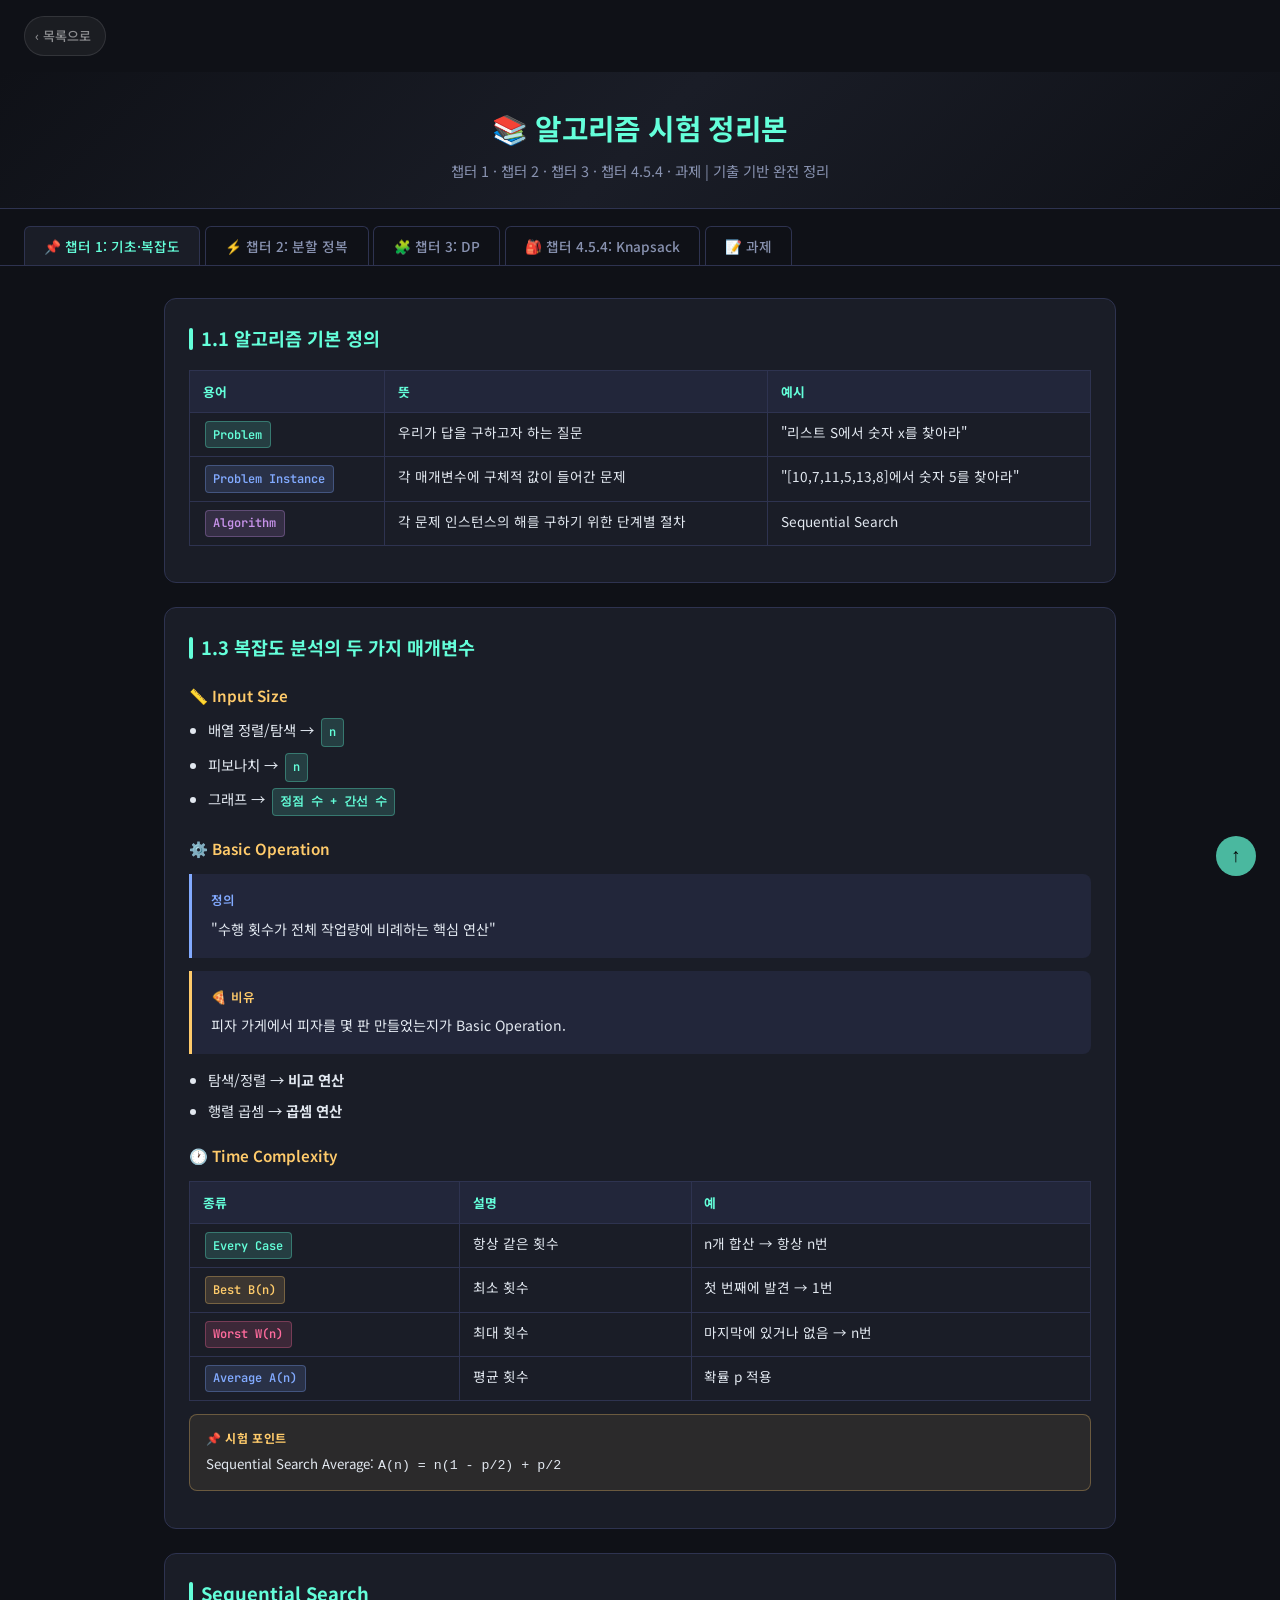
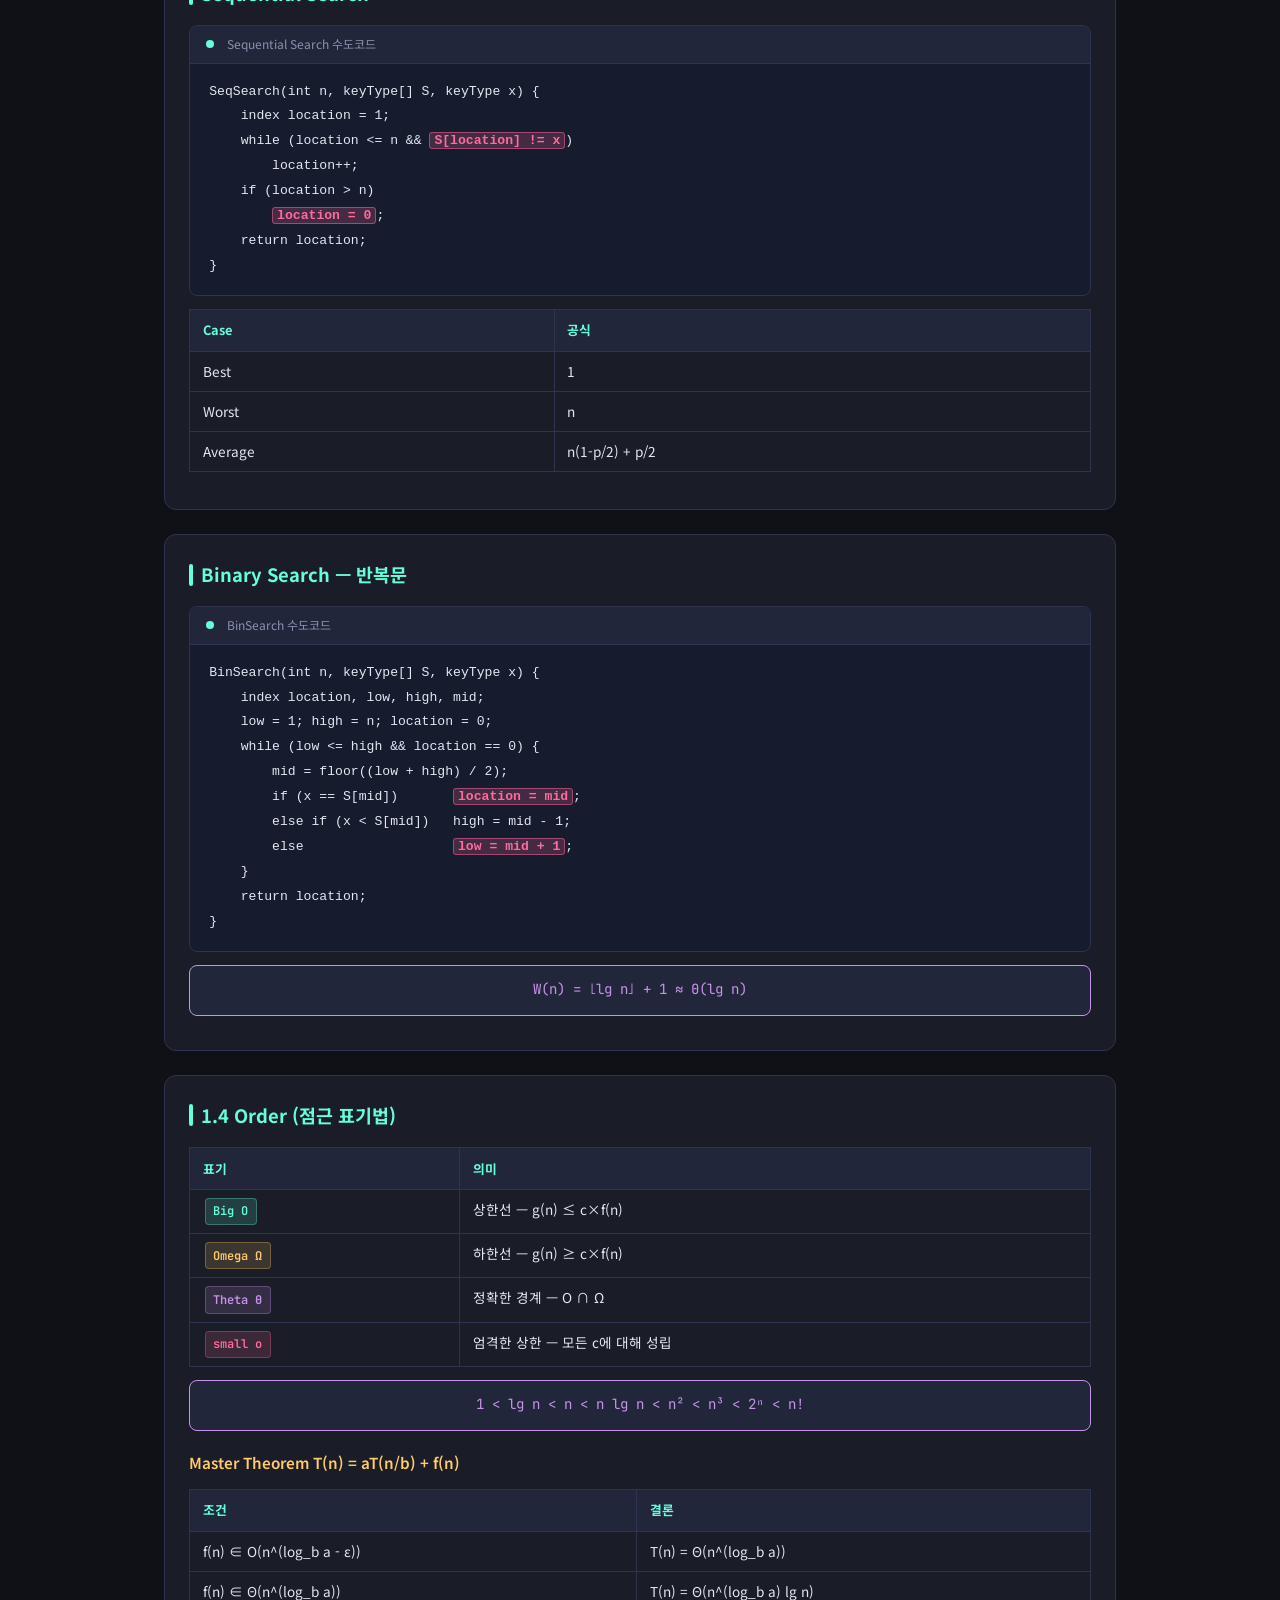
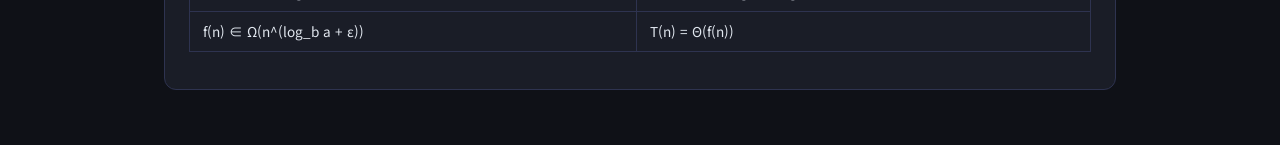
==== commit 50e4a084: "뒤로가기 버튼 추가" ====
--- a/algorithm_midterm.html
+++ b/algorithm_midterm.html
@@ -1,1274 +1,338 @@
-<!DOCTYPE html>
-<html lang="ko">
-<head>
-<meta charset="UTF-8">
-<meta name="viewport" content="width=device-width, initial-scale=1.0">
-<title>알고리즘 시험 정리본</title>
-<style>
-  @import url('https://fonts.googleapis.com/css2?family=Noto+Sans+KR:wght@300;400;500;700&family=JetBrains+Mono:wght@400;600&display=swap');
-
-  :root {
-    --bg: #0f1117;
-    --bg2: #1a1d27;
-    --bg3: #22263a;
-    --border: #2e3350;
-    --text: #e2e8f0;
-    --text-muted: #8892b0;
-    --accent: #64ffda;
-    --accent2: #ff6b9d;
-    --accent3: #c792ea;
-    --accent4: #ffcb6b;
-    --accent5: #82aaff;
-    --blank: #ff6b9d;
-    --code-bg: #161b2e;
-    --tag-bg: #1e2a3a;
-  }
-
-  * { margin: 0; padding: 0; box-sizing: border-box; }
-
-  body {
-    font-family: 'Noto Sans KR', sans-serif;
-    background: var(--bg);
-    color: var(--text);
-    line-height: 1.7;
-    min-height: 100vh;
-  }
-
-  /* ── HEADER ── */
-  header {
-    background: linear-gradient(135deg, #0f1117 0%, #1a1d27 50%, #0f1117 100%);
-    border-bottom: 1px solid var(--border);
-    padding: 2rem 2rem 1.5rem;
-    text-align: center;
-    position: relative;
-    overflow: hidden;
-  }
-  header::before {
-    content: '';
-    position: absolute;
-    top: -50%;
-    left: -50%;
-    width: 200%;
-    height: 200%;
-    background: radial-gradient(ellipse at center, rgba(100,255,218,0.04) 0%, transparent 60%);
-    pointer-events: none;
-  }
-  header h1 {
-    font-size: 1.8rem;
-    font-weight: 700;
-    color: var(--accent);
-    letter-spacing: -0.02em;
-    margin-bottom: 0.3rem;
-  }
-  header p {
-    color: var(--text-muted);
-    font-size: 0.9rem;
-  }
-
-  /* ── TABS ── */
-  .tab-nav {
-    display: flex;
-    gap: 0.3rem;
-    padding: 1rem 1.5rem 0;
-    background: var(--bg);
-    border-bottom: 1px solid var(--border);
-    overflow-x: auto;
-    scrollbar-width: none;
-  }
-  .tab-nav::-webkit-scrollbar { display: none; }
-
-  .tab-btn {
-    padding: 0.6rem 1.2rem;
-    background: transparent;
-    border: 1px solid var(--border);
-    border-bottom: none;
-    color: var(--text-muted);
-    font-family: 'Noto Sans KR', sans-serif;
-    font-size: 0.85rem;
-    font-weight: 500;
-    cursor: pointer;
-    border-radius: 6px 6px 0 0;
-    white-space: nowrap;
-    transition: all 0.2s;
-    position: relative;
-    bottom: -1px;
-  }
-  .tab-btn:hover { color: var(--text); background: var(--bg2); }
-  .tab-btn.active {
-    color: var(--accent);
-    background: var(--bg2);
-    border-color: var(--border);
-    border-bottom-color: var(--bg2);
-  }
-
-  /* ── CONTENT ── */
-  .tab-content { display: none; padding: 2rem 1.5rem; max-width: 1000px; margin: 0 auto; }
-  .tab-content.active { display: block; }
-
-  /* ── SECTION CARDS ── */
-  .section {
-    background: var(--bg2);
-    border: 1px solid var(--border);
-    border-radius: 12px;
-    padding: 1.5rem;
-    margin-bottom: 1.5rem;
-  }
-  .section-title {
-    font-size: 1.15rem;
-    font-weight: 700;
-    color: var(--accent);
-    margin-bottom: 1rem;
-    display: flex;
-    align-items: center;
-    gap: 0.5rem;
-  }
-  .section-title::before {
-    content: '';
-    display: inline-block;
-    width: 4px;
-    height: 1.2em;
-    background: var(--accent);
-    border-radius: 2px;
-  }
-
-  h3 {
-    font-size: 0.95rem;
-    font-weight: 600;
-    color: var(--accent4);
-    margin: 1.2rem 0 0.5rem;
-  }
-  h3:first-child { margin-top: 0; }
-
-  p, li {
-    font-size: 0.9rem;
-    color: var(--text);
-    line-height: 1.8;
-  }
-  ul { padding-left: 1.2rem; }
-  li { margin-bottom: 0.3rem; }
-
-  /* ── CONCEPT BOX ── */
-  .concept-box {
-    background: var(--bg3);
-    border-left: 3px solid var(--accent5);
-    border-radius: 0 8px 8px 0;
-    padding: 1rem 1.2rem;
-    margin: 0.8rem 0;
-    font-size: 0.88rem;
-  }
-  .concept-box.analogy {
-    border-left-color: var(--accent4);
-  }
-  .concept-box .label {
-    font-weight: 600;
-    color: var(--accent5);
-    font-size: 0.78rem;
-    text-transform: uppercase;
-    letter-spacing: 0.05em;
-    margin-bottom: 0.4rem;
-  }
-  .concept-box.analogy .label { color: var(--accent4); }
-
-  /* ── CODE BLOCK ── */
-  .code-wrap {
-    background: var(--code-bg);
-    border: 1px solid var(--border);
-    border-radius: 8px;
-    overflow: hidden;
-    margin: 0.8rem 0;
-    font-family: 'JetBrains Mono', monospace;
-    font-size: 0.82rem;
-  }
-  .code-header {
-    background: var(--bg3);
-    padding: 0.5rem 1rem;
-    border-bottom: 1px solid var(--border);
-    display: flex;
-    align-items: center;
-    gap: 0.8rem;
-  }
-  .code-header span {
-    font-size: 0.75rem;
-    color: var(--text-muted);
-    font-family: 'Noto Sans KR', sans-serif;
-  }
-  .code-header .dot {
-    width: 8px; height: 8px;
-    border-radius: 50%;
-    background: var(--accent);
-  }
-  pre {
-    padding: 1rem 1.2rem;
-    overflow-x: auto;
-    line-height: 1.9;
-    color: var(--text);
-  }
-  pre code { font-family: 'JetBrains Mono', monospace; }
-
-  /* 빈칸 강조 */
-  .blank {
-    background: rgba(255,107,157,0.2);
-    border: 1px solid rgba(255,107,157,0.5);
-    color: var(--blank);
-    border-radius: 3px;
-    padding: 0 0.3em;
-    font-weight: 600;
-  }
-  /* basic operation 강조 */
-  .basic-op {
-    background: rgba(100,255,218,0.15);
-    border: 1px solid rgba(100,255,218,0.4);
-    color: var(--accent);
-    border-radius: 3px;
-    padding: 0 0.3em;
-    font-weight: 600;
-  }
-  /* 주석 */
-  .comment { color: #546e7a; font-style: italic; }
-
-  /* ── TAGS ── */
-  .tag {
-    display: inline-block;
-    padding: 0.2em 0.6em;
-    border-radius: 4px;
-    font-size: 0.75rem;
-    font-weight: 600;
-    margin: 0 0.2em;
-    font-family: 'JetBrains Mono', monospace;
-  }
-  .tag-green { background: rgba(100,255,218,0.15); color: var(--accent); border: 1px solid rgba(100,255,218,0.3); }
-  .tag-pink  { background: rgba(255,107,157,0.15); color: var(--accent2); border: 1px solid rgba(255,107,157,0.3); }
-  .tag-purple{ background: rgba(199,146,234,0.15); color: var(--accent3); border: 1px solid rgba(199,146,234,0.3); }
-  .tag-yellow{ background: rgba(255,203,107,0.15); color: var(--accent4); border: 1px solid rgba(255,203,107,0.3); }
-  .tag-blue  { background: rgba(130,170,255,0.15); color: var(--accent5); border: 1px solid rgba(130,170,255,0.3); }
-
-  /* ── COMPLEXITY TABLE ── */
-  table {
-    width: 100%;
-    border-collapse: collapse;
-    font-size: 0.85rem;
-    margin: 0.8rem 0;
-  }
-  th {
-    background: var(--bg3);
-    color: var(--accent);
-    padding: 0.6rem 0.8rem;
-    text-align: left;
-    border: 1px solid var(--border);
-    font-size: 0.8rem;
-  }
-  td {
-    padding: 0.5rem 0.8rem;
-    border: 1px solid var(--border);
-    color: var(--text);
-    vertical-align: top;
-  }
-  tr:hover td { background: rgba(255,255,255,0.02); }
-
-  /* ── EXAMPLE BOX ── */
-  .example-box {
-    background: var(--bg3);
-    border: 1px solid var(--border);
-    border-radius: 8px;
-    padding: 1rem 1.2rem;
-    margin: 0.8rem 0;
-    font-size: 0.85rem;
-  }
-  .example-title {
-    color: var(--accent2);
-    font-weight: 600;
-    font-size: 0.8rem;
-    text-transform: uppercase;
-    letter-spacing: 0.05em;
-    margin-bottom: 0.6rem;
-  }
-  .step { margin: 0.3rem 0; padding-left: 0.5rem; }
-  .step-num {
-    display: inline-block;
-    width: 1.4em;
-    height: 1.4em;
-    background: var(--accent2);
-    color: #000;
-    border-radius: 50%;
-    text-align: center;
-    line-height: 1.4em;
-    font-size: 0.7rem;
-    font-weight: 700;
-    margin-right: 0.4em;
-  }
-  .arr {
-    display: inline-block;
-    background: var(--bg);
-    border: 1px solid var(--border);
-    border-radius: 4px;
-    padding: 0.1em 0.5em;
-    font-family: 'JetBrains Mono', monospace;
-    font-size: 0.85em;
-  }
-  .arr .hi {
-    color: var(--accent2);
-    font-weight: 700;
-  }
-  .arr .pivot {
-    color: var(--accent4);
-    font-weight: 700;
-    text-decoration: underline;
-  }
-
-  /* ── FORMULA BOX ── */
-  .formula {
-    background: var(--bg3);
-    border: 1px solid var(--accent3);
-    border-radius: 8px;
-    padding: 0.8rem 1.2rem;
-    margin: 0.6rem 0;
-    font-family: 'JetBrains Mono', monospace;
-    font-size: 0.88rem;
-    color: var(--accent3);
-    text-align: center;
-  }
-
-  /* ── DIVIDER ── */
-  hr {
-    border: none;
-    border-top: 1px solid var(--border);
-    margin: 1.2rem 0;
-  }
-
-  /* ── QUIZ HINT ── */
-  .quiz-hint {
-    background: rgba(255,203,107,0.08);
-    border: 1px solid rgba(255,203,107,0.3);
-    border-radius: 8px;
-    padding: 0.8rem 1rem;
-    margin: 0.8rem 0;
-    font-size: 0.83rem;
-  }
-  .quiz-hint .q-label {
-    color: var(--accent4);
-    font-weight: 700;
-    font-size: 0.75rem;
-    text-transform: uppercase;
-    letter-spacing: 0.05em;
-    margin-bottom: 0.3rem;
-  }
-
-  /* ── GRID ── */
-  .grid2 { display: grid; grid-template-columns: 1fr 1fr; gap: 1rem; }
-  @media (max-width: 600px) { .grid2 { grid-template-columns: 1fr; } }
-
-  /* ── SCROLL TOP ── */
-  .scroll-top {
-    position: fixed;
-    bottom: 1.5rem;
-    right: 1.5rem;
-    background: var(--accent);
-    color: #000;
-    border: none;
-    border-radius: 50%;
-    width: 40px; height: 40px;
-    font-size: 1.2rem;
-    cursor: pointer;
-    display: flex; align-items: center; justify-content: center;
-    opacity: 0.7;
-    transition: opacity 0.2s;
-    z-index: 100;
-  }
-  .scroll-top:hover { opacity: 1; }
-</style>
-</head>
-<body>
-
-<header>
-  <h1>📚 알고리즘 시험 정리본</h1>
-  <p>챕터 1 · 챕터 2 · 챕터 3 · 챕터 4.5.4 · 과제 | 기출 기반 완전 정리</p>
-</header>
-
-<!-- TAB NAV -->
-<nav class="tab-nav">
-  <button class="tab-btn active" onclick="showTab('ch1')">📌 챕터 1: 기초·복잡도</button>
-  <button class="tab-btn" onclick="showTab('ch2')">⚡ 챕터 2: 분할 정복</button>
-  <button class="tab-btn" onclick="showTab('ch3')">🧩 챕터 3: DP</button>
-  <button class="tab-btn" onclick="showTab('ch4')">🎒 챕터 4.5.4: Knapsack</button>
-  <button class="tab-btn" onclick="showTab('hw')">📝 과제</button>
-</nav>
-
-<!-- ════════════════════════════════════════
-     챕터 1
-════════════════════════════════════════ -->
-<div id="ch1" class="tab-content active">
-
-  <!-- 기본 정의 -->
-  <div class="section">
-    <div class="section-title">1.1 알고리즘 기본 정의</div>
-    <table>
-      <tr><th>용어</th><th>뜻</th><th>예시</th></tr>
-      <tr>
-        <td><span class="tag tag-green">Problem</span></td>
-        <td>우리가 답을 구하고자 하는 질문</td>
-        <td>"리스트 S에서 숫자 x를 찾아라"</td>
-      </tr>
-      <tr>
-        <td><span class="tag tag-blue">Problem Instance</span></td>
-        <td>각 매개변수에 구체적 값이 들어간 문제</td>
-        <td>"[10,7,11,5,13,8]에서 숫자 5를 찾아라"</td>
-      </tr>
-      <tr>
-        <td><span class="tag tag-purple">Algorithm</span></td>
-        <td>각 문제 인스턴스의 해를 구하기 위한 단계별 절차</td>
-        <td>Sequential Search (순차 탐색)</td>
-      </tr>
-    </table>
-  </div>
-
-  <!-- Input Size & Basic Operation -->
-  <div class="section">
-    <div class="section-title">1.3 복잡도 분석의 두 가지 매개변수</div>
-
-    <h3>📏 Input Size (입력 크기)</h3>
-    <p>입력이 얼마나 큰지를 나타내는 척도</p>
-    <ul style="margin-top:0.5rem">
-      <li>배열 정렬/탐색 → <span class="tag tag-green">n</span> (배열 크기)</li>
-      <li>피보나치 → <span class="tag tag-green">n</span> (단일 숫자)</li>
-      <li>그래프 문제 → <span class="tag tag-green">정점 수 + 간선 수</span></li>
-    </ul>
-
-    <h3>⚙️ Basic Operation (기본 연산)</h3>
-    <div class="concept-box">
-      <div class="label">정의</div>
-      "수행 횟수가 전체 작업량에 비례하는 핵심 연산"<br>
-      → 이걸 몇 번 했는지 세면 = 시간복잡도!
-    </div>
-    <div class="concept-box analogy">
-      <div class="label">🍕 비유</div>
-      피자 가게에서 피자를 몇 판 만들었는지가 Basic Operation.<br>
-      반죽 펼치기, 토핑 얹기 등 나머지는 오버헤드.
-    </div>
-    <ul>
-      <li>탐색/정렬 알고리즘 → <strong>비교 연산</strong></li>
-      <li>행렬 곱셈 → <strong>곱셈 연산</strong></li>
-    </ul>
-
-    <h3>🕐 Time Complexity Analysis</h3>
-    <p>입력 크기의 각 값에 대해, Basic Operation이 몇 번 수행되는지 결정하는 것</p>
-    <table style="margin-top:0.8rem">
-      <tr><th>종류</th><th>설명</th><th>예</th></tr>
-      <tr><td><span class="tag tag-green">Every Case</span></td><td>어떤 입력이든 항상 같은 횟수</td><td>n개 합산 → 항상 n번</td></tr>
-      <tr><td><span class="tag tag-yellow">Best Case B(n)</span></td><td>최소 횟수</td><td>Sequential Search: 첫 번째에 발견 → 1번</td></tr>
-      <tr><td><span class="tag tag-pink">Worst Case W(n)</span></td><td>최대 횟수 (보장의 의미)</td><td>Sequential Search: 마지막에 있거나 없음 → n번</td></tr>
-      <tr><td><span class="tag tag-blue">Average Case A(n)</span></td><td>평균 횟수</td><td>확률 p 적용</td></tr>
-    </table>
-
-    <div class="quiz-hint">
-      <div class="q-label">📌 시험 포인트</div>
-      Sequential Search Average Case: <code>A(n) = n(1 - p/2) + p/2</code><br>
-      (p = x가 배열 안에 있을 확률)
-    </div>
-  </div>
-
-  <!-- Sequential Search -->
-  <div class="section">
-    <div class="section-title">Sequential Search (순차 탐색)</div>
-    <div class="concept-box analogy">
-      <div class="label">🔍 비유</div>
-      책장에서 특정 책 찾기. 왼쪽부터 한 권씩 확인하면서 찾으면 멈춤.
-    </div>
-
-    <div class="code-wrap">
-      <div class="code-header"><div class="dot"></div><span>Sequential Search 수도코드</span></div>
-      <pre><code>SeqSearch(int n, keyType[] S, keyType x) {
-    index location = 1;
-    while (location &lt;= n &amp;&amp; <span class="blank">S[location] != x</span>) <span class="comment">// ← 빈칸! (비교 조건)</span>
-        location++;
-    if (location &gt; n)
-        <span class="blank">location = 0</span>;  <span class="comment">// ← 빈칸! (못 찾은 경우 0 반환)</span>
-    return location;
-}</code></pre>
-    </div>
-
-    <h3>📊 시간 복잡도</h3>
-    <p><span class="tag tag-green">Basic Operation</span>: S[location]과 x의 비교</p>
-    <table>
-      <tr><th>Case</th><th>공식</th><th>의미</th></tr>
-      <tr><td>Best B(n)</td><td>1</td><td>첫 번째 위치에서 바로 발견</td></tr>
-      <tr><td>Worst W(n)</td><td>n</td><td>마지막에 있거나 없음</td></tr>
-      <tr><td>Average A(n)</td><td>n(1-p/2) + p/2</td><td>확률 p 고려</td></tr>
-    </table>
-
-    <div class="example-box">
-      <div class="example-title">🧪 실행 예시 — S=[10, 7, 11, 5, 13], x=11 찾기</div>
-      <div class="step"><span class="step-num">1</span> location=1, S[1]=10 ≠ 11 → location++</div>
-      <div class="step"><span class="step-num">2</span> location=2, S[2]=7 ≠ 11 → location++</div>
-      <div class="step"><span class="step-num">3</span> location=3, <span class="arr"><span class="hi">S[3]=11</span></span> = 11 → 발견! return 3</div>
-    </div>
-  </div>
-
-  <!-- Binary Search (챕터1 반복문) -->
-  <div class="section">
-    <div class="section-title">Binary Search — 반복문 버전 (챕터 1)</div>
-    <div class="concept-box analogy">
-      <div class="label">📖 비유</div>
-      전화번호부에서 'ㅎ'으로 시작하는 이름 찾기.<br>
-      중간 펼치고 → 앞인지 뒤인지 결정 → 절반씩 버리기. 반드시 정렬된 배열 필요!
-    </div>
-
-    <div class="code-wrap">
-      <div class="code-header"><div class="dot"></div><span>BinSearch 수도코드 (반복문)</span></div>
-      <pre><code>BinSearch(int n, keyType[] S, keyType x) {
-    index location, low, high, mid;
-    low = 1;  high = n;  location = 0;
-    while (low &lt;= high &amp;&amp; location == 0) {
-        mid = floor((low + high) / 2);  <span class="comment">// 중간 위치</span>
-        if (x == S[mid])
-            <span class="blank">location = mid</span>;   <span class="comment">// ← 빈칸! (찾은 경우)</span>
-        else if (x &lt; S[mid])
-            high = mid - 1;   <span class="comment">// 왼쪽 절반으로</span>
-        else
-            <span class="blank">low = mid + 1</span>;   <span class="comment">// ← 빈칸! (오른쪽 절반으로)</span>
-    }
-    return location;
-}</code></pre>
-    </div>
-
-    <h3>📊 시간 복잡도</h3>
-    <p><span class="tag tag-green">Basic Operation</span>: x와 S[mid] 비교</p>
-    <div class="formula">W(n) = ⌊lg n⌋ + 1 ≈ Θ(lg n)</div>
-    <p style="font-size:0.83rem; color:var(--text-muted)">n이 10억(2³⁰)이어도 31번만 비교하면 됨! Sequential Search의 10억 번과 비교</p>
-
-    <div class="example-box">
-      <div class="example-title">🧪 실행 예시 — S=[5,7,8,10,11,13], x=5 찾기</div>
-      <div class="step"><span class="step-num">1</span> low=1, high=6, mid=3, S[3]=8 > 5 → high=2</div>
-      <div class="step"><span class="step-num">2</span> low=1, high=2, mid=1, <span class="arr"><span class="hi">S[1]=5</span></span>=5 → location=1, 발견!</div>
-    </div>
-  </div>
-
-  <!-- Fibonacci -->
-  <div class="section">
-    <div class="section-title">Fibonacci (재귀 vs 반복)</div>
-    <div class="grid2">
-      <div>
-        <h3>❌ 재귀 버전 (비효율)</h3>
-        <div class="code-wrap">
-          <pre><code>Fib(int n) {
-    if (n &lt;= 1)
-        return n;
-    else
-        return Fib(n-1) + <span class="blank">Fib(n-2)</span>;
-        <span class="comment">// ← 빈칸!</span>
-}</code></pre>
-        </div>
-        <p style="font-size:0.83rem">T(n) ≥ 2^(n/2) → <span class="tag tag-pink">지수적 증가</span></p>
-        <p style="font-size:0.8rem; color:var(--text-muted)">같은 계산을 엄청나게 반복함</p>
-      </div>
-      <div>
-        <h3>✅ 반복 버전 (효율)</h3>
-        <div class="code-wrap">
-          <pre><code>Fib2(int n) {
-    f[0] = 0;
-    if (n &gt; 0) {
-        f[1] = 1;
-        for (i=2; i&lt;=n; i++)
-            f[i] = <span class="blank">f[i-1] + f[i-2]</span>;
-            <span class="comment">// ← 빈칸!</span>
-    }
-    return f[n];
-}</code></pre>
-        </div>
-        <p style="font-size:0.83rem">T(n) = n+1 → <span class="tag tag-green">선형 시간</span></p>
-        <p style="font-size:0.8rem; color:var(--text-muted)">배열 인덱스를 순서대로 채움</p>
-      </div>
-    </div>
-  </div>
-
-  <!-- Order / 점근 표기법 -->
-  <div class="section">
-    <div class="section-title">1.4 Order (점근 표기법) — 시험 핵심!</div>
-
-    <div class="concept-box">
-      <div class="label">핵심 아이디어</div>
-      n이 충분히 커지면 최고차항이 전체를 지배함.<br>
-      예: 0.1n² + n + 100 → 결국 <strong>Θ(n²)</strong>처럼 행동
-    </div>
-
-    <h3>📐 4가지 표기법 정의</h3>
-    <table>
-      <tr><th>표기</th><th>조건</th><th>의미 (한 줄)</th><th>그래프</th></tr>
-      <tr>
-        <td><span class="tag tag-green">Big O</span></td>
-        <td>g(n) ≤ c×f(n), ∀n≥N<br>(∃c>0, ∃N≥0)</td>
-        <td>g(n)은 f(n)보다 결국 작거나 같음. <strong>상한선</strong></td>
-        <td>cf(n)이 g(n) 위에 있음</td>
-      </tr>
-      <tr>
-        <td><span class="tag tag-yellow">Omega Ω</span></td>
-        <td>g(n) ≥ c×f(n), ∀n≥N<br>(∃c>0, ∃N≥0)</td>
-        <td>g(n)은 f(n)보다 결국 크거나 같음. <strong>하한선</strong></td>
-        <td>cf(n)이 g(n) 아래에 있음</td>
-      </tr>
-      <tr>
-        <td><span class="tag tag-purple">Theta Θ</span></td>
-        <td>c×f(n) ≤ g(n) ≤ d×f(n)<br>(= O ∩ Ω)</td>
-        <td>g(n)과 f(n)이 같은 성장률. <strong>정확한 경계</strong></td>
-        <td>g(n)이 두 선 사이에 낌</td>
-      </tr>
-      <tr>
-        <td><span class="tag tag-pink">small o</span></td>
-        <td>∀c>0, ∃N s.t. g(n)≤c×f(n)<br>(모든 c에 대해 N 존재)</td>
-        <td>g(n)이 f(n)보다 압도적으로 작음. <strong>엄격한 상한</strong></td>
-        <td>결국 어떤 배수보다도 작아짐</td>
-      </tr>
-    </table>
-
-    <h3>🔑 핵심 차이: Big O vs small o</h3>
-    <div class="grid2">
-      <div class="concept-box">
-        <div class="label">Big O: ∃c (어떤 c 하나면 됨)</div>
-        n² + 10n ∈ O(n²) → c=2, N=10으로 성립<br>
-        <span style="color:var(--text-muted); font-size:0.82rem">어떤 상수 하나만 찾으면 OK</span>
-      </div>
-      <div class="concept-box">
-        <div class="label">small o: ∀c (모든 c에 대해)</div>
-        n ∈ o(n²) → 어떤 c를 잡아도 결국 n ≤ cn² 성립<br>
-        <span style="color:var(--text-muted); font-size:0.82rem">모든 상수에 대해 성립해야 함</span>
-      </div>
-    </div>
-
-    <h3>📋 시험 빈출 T/F 예시</h3>
-    <table>
-      <tr><th>문제</th><th>답</th><th>이유</th></tr>
-      <tr><td>n²+10n ∈ O(n²)</td><td><span class="tag tag-green">Yes</span></td><td>c=2, N=10 존재</td></tr>
-      <tr><td>5n² ∈ O(n²)</td><td><span class="tag tag-green">Yes</span></td><td>c=5, N=0 존재</td></tr>
-      <tr><td>n³ ∈ O(n²)</td><td><span class="tag tag-pink">No</span></td><td>n³≤cn² → n≤c 불가 (모순)</td></tr>
-      <tr><td>n²+10n ∈ Ω(n²)</td><td><span class="tag tag-green">Yes</span></td><td>c=1, N=0 존재</td></tr>
-      <tr><td>n ∈ Ω(n²)</td><td><span class="tag tag-pink">No</span></td><td>n≥cn² → 1/c≥n 불가 (모순)</td></tr>
-      <tr><td>n²+10n ∈ Θ(n²)</td><td><span class="tag tag-green">Yes</span></td><td>O이면서 Ω이므로</td></tr>
-      <tr><td>n ∈ o(n²)</td><td><span class="tag tag-green">Yes</span></td><td>∀c, N=⌈1/c⌉ 존재</td></tr>
-      <tr><td>n³ ∈ o(n²)</td><td><span class="tag tag-pink">No</span></td><td>n³≤cn² → n≤c 불가</td></tr>
-      <tr><td>n ∈ o(5n)</td><td><span class="tag tag-pink">No</span></td><td>같은 성장률 → small o 불성립</td></tr>
-    </table>
-
-    <h3>📈 복잡도 순서 (작은 것 → 큰 것)</h3>
-    <div class="formula">1 &lt; lg n &lt; n &lt; n lg n &lt; n² &lt; n³ &lt; 2ⁿ &lt; n!</div>
-    <p style="font-size:0.83rem; color:var(--text-muted)">small o 순서 나열 문제에서 그대로 활용!</p>
-
-    <h3>🔧 Order의 성질 (Properties)</h3>
-    <ul>
-      <li>g(n) ∈ O(f(n)) ↔ f(n) ∈ Ω(g(n))</li>
-      <li>g(n) ∈ Θ(f(n)) ↔ f(n) ∈ Θ(g(n))</li>
-      <li>b>1, a>1이면 log_a(n) ∈ Θ(log_b(n)) → 로그 밑 달라도 Θ 같음</li>
-      <li>b>a>0이면 aⁿ ∈ o(bⁿ)</li>
-      <li>모든 a>0에 대해 aⁿ ∈ o(n!) → n!은 지수함수보다 빠르게 증가</li>
-    </ul>
-
-    <h3>📐 Master Theorem (T(n) = aT(n/b) + f(n))</h3>
-    <table>
-      <tr><th>조건</th><th>결론</th><th>예시</th></tr>
-      <tr><td>f(n) ∈ O(n^(log_b a - ε))</td><td>T(n) = Θ(n^(log_b a))</td><td>T(n)=4T(n/2)+n → Θ(n²)</td></tr>
-      <tr><td>f(n) ∈ Θ(n^(log_b a))</td><td>T(n) = Θ(n^(log_b a) lg n)</td><td>T(n)=2T(n/2)+n → Θ(n lg n)</td></tr>
-      <tr><td>f(n) ∈ Ω(n^(log_b a + ε))</td><td>T(n) = Θ(f(n))</td><td>T(n)=T(n/2)+n → Θ(n)</td></tr>
-    </table>
-    <div class="quiz-hint">
-      <div class="q-label">📌 시험 예시</div>
-      T(n) = 4T(n/2) + 5n → a=4, b=2, log₂4=2, f(n)=5n=O(n^(2-1)) → <strong>Case 1 → Θ(n²)</strong>
-    </div>
-  </div>
-</div>
-
-<!-- ════════════════════════════════════════
-     챕터 2
-════════════════════════════════════════ -->
-<div id="ch2" class="tab-content">
-
-  <!-- D&C 개념 -->
-  <div class="section">
-    <div class="section-title">Divide and Conquer (분할 정복) 개념</div>
-    <div class="concept-box analogy">
-      <div class="label">🍕 비유</div>
-      피자를 한 번에 먹기 어려우니까, 조각내서 각각 먹고 합친다.<br>
-      문제가 너무 크면 → 작게 쪼개고 → 각각 풀고 → 결합!
-    </div>
-    <table>
-      <tr><th>단계</th><th>설명</th></tr>
-      <tr><td><span class="tag tag-green">Step 1: Divide</span></td><td>문제를 하나 이상의 더 작은 인스턴스로 나누기</td></tr>
-      <tr><td><span class="tag tag-yellow">Step 2: Conquer</span></td><td>작으면 직접 해결, 아니면 재귀로 해결</td></tr>
-      <tr><td><span class="tag tag-pink">Step 3: Combine</span></td><td>(필요한 경우) 작은 해들을 합쳐 전체 해 도출</td></tr>
-    </table>
-    <div class="quiz-hint">
-      <div class="q-label">📌 D&C 쓰면 안 되는 경우 (2.8)</div>
-      Case 1: 크기 n이 각각 거의 크기 n인 2개 이상으로 분할 → 문제 크기 감소 없음, 재귀가 폭발적 증가<br>
-      Case 2: 크기 n이 거의 n개의 크기 n/c 인스턴스로 분할 → 부분 문제 수가 너무 많아 전체 작업량이 과도
-    </div>
-  </div>
-
-  <!-- Binary Search 재귀 -->
-  <div class="section">
-    <div class="section-title">2.1 Binary Search — 재귀 버전 (챕터 2)</div>
-    <div class="concept-box">
-      <div class="label">D&C 적용</div>
-      Divide: 배열을 절반으로 나누기 (x&gt;S[mid]→오른쪽, x&lt;S[mid]→왼쪽)<br>
-      Conquer: 선택한 절반에서 재귀적으로 탐색
-    </div>
-    <div class="code-wrap">
-      <div class="code-header"><div class="dot"></div><span>Recursive Binary Search — 초기 호출: location(1, n)</span></div>
-      <pre><code>location(index low, index high) {
-    index mid;
-    if (low &gt; high)
-        return 0;       <span class="comment">// 못 찾은 경우</span>
-    else {
-        mid = floor((low + high) / 2);
-        if (x == S[mid])
-            return mid;                         <span class="comment">// 발견!</span>
-        else if (x &lt; S[mid])
-            return location(low, mid-1);        <span class="comment">// ← 왼쪽 재귀</span>
-        else
-            return location(mid+1, high);       <span class="comment">// ← 오른쪽 재귀</span>
-    }
-}</code></pre>
-    </div>
-    <p><span class="tag tag-green">Basic Operation</span>: x와 S[mid] 비교 &nbsp; | &nbsp; <span class="tag tag-pink">W(n) = 1 + lg n</span> (n=2ᵏ 가정)</p>
-    <p style="font-size:0.83rem; color:var(--text-muted)">점화식: W(n) = W(n/2) + 1, W(1) = 1</p>
-  </div>
-
-  <!-- Merge Sort -->
-  <div class="section">
-    <div class="section-title">2.2 Merge Sort (병합 정렬)</div>
-    <div class="concept-box analogy">
-      <div class="label">🃏 비유</div>
-      카드 더미를 절반씩 나눠서 각각 정렬한 뒤, 두 더미를 크기 순으로 합치기.<br>
-      합치는 게 핵심! (merge 단계)
-    </div>
-
-    <div class="code-wrap">
-      <div class="code-header"><div class="dot"></div><span>mergeSort 수도코드</span></div>
-      <pre><code>mergeSort(int n, keytype[] S) {
-    if (n &gt; 1) {
-        const int h = floor(n/2), m = n - h;   <span class="comment">// 두 부분으로 나눔</span>
-        keytype[] U = new keytype[1..h];
-                  V = new keytype[1..m];
-        copy S[1:h]    to U[1:h];              <span class="comment">// 왼쪽 절반 복사</span>
-        copy <span class="blank">S[h+1:n]</span>  to V[1:m];   <span class="comment">// ← 빈칸! (오른쪽 절반)</span>
-        mergeSort(h, U);                        <span class="comment">// 왼쪽 재귀 정렬</span>
-        mergeSort(<span class="blank">m, V</span>);             <span class="comment">// ← 빈칸! (오른쪽 재귀)</span>
-        merge(h, m, U, V, S);                   <span class="comment">// 합치기</span>
-    }
-}</code></pre>
-    </div>
-
-    <div class="code-wrap">
-      <div class="code-header"><div class="dot"></div><span>merge 수도코드</span></div>
-      <pre><code>merge(int h, int m, keytype[] U, keytype[] V, keytype[] S) {
-    index i=1, j=1, k=1;
-    while (i &lt;= h &amp;&amp; j &lt;= m) {   <span class="comment">// 양쪽 모두 남아있는 동안</span>
-        if (U[i] &lt; V[j]) {
-            S[k] = U[i]; i++;     <span class="comment">// U에서 더 작은 원소 선택</span>
-        } else {
-            S[k] = V[j]; j++;     <span class="comment">// V에서 더 작은 원소 선택</span>
-        }
-        k++;
-    }
-    if (i &gt; h)
-        copy V[j:m] to S[k:h+m];   <span class="comment">// U 소진 → 나머지 V 복사</span>
-    else
-        copy <span class="blank">U[i:h]</span> to S[k:h+m];  <span class="comment">// ← 빈칸! (V 소진 → 나머지 U 복사)</span>
-}</code></pre>
-    </div>
-
-    <h3>📊 시간 복잡도</h3>
-    <p><span class="tag tag-green">Basic Operation</span>: U[i]와 V[j] 비교</p>
-    <table>
-      <tr><th>대상</th><th>공식</th><th>의미</th></tr>
-      <tr><td>merge B(h,m)</td><td>min(h,m)</td><td>짧은 배열 소진 시 비교 종료</td></tr>
-      <tr><td>merge W(h,m)</td><td>h+m-1</td><td>마지막 원소 하나만 비교 없이 복사</td></tr>
-      <tr><td>MergeSort W(n)</td><td>n lg n − (n-1)</td><td>∈ <strong>Θ(n lg n)</strong></td></tr>
-    </table>
-
-    <div class="example-box">
-      <div class="example-title">🧪 실행 예시 — [27, 10, 12, 20, 25, 13]</div>
-      <div class="step"><span class="step-num">1</span> Divide: [27,10,12] | [20,25,13]</div>
-      <div class="step"><span class="step-num">2</span> 각각 재귀 → [10,12,27] | [13,20,25]</div>
-      <div class="step"><span class="step-num">3</span> merge: 10 vs 13 → 10, 12 vs 13 → 12, 13 vs 27 → 13...</div>
-      <div class="step"><span class="step-num">4</span> <span class="arr">10, 12, 13, 20, 25, 27</span></div>
-    </div>
-  </div>
-
-  <!-- Quick Sort -->
-  <div class="section">
-    <div class="section-title">2.4 Quick Sort (퀵 정렬)</div>
-    <div class="concept-box analogy">
-      <div class="label">🎯 비유</div>
-      반장을 한 명 뽑아서(pivot), 반장보다 키 작은 사람은 왼쪽, 큰 사람은 오른쪽으로 세우기.<br>
-      그 다음 왼쪽, 오른쪽 각각 같은 방법 반복. 합치기(combine) 불필요!
-    </div>
-
-    <div class="code-wrap">
-      <div class="code-header"><div class="dot"></div><span>quickSort 수도코드</span></div>
-      <pre><code>quickSort(index low, index high) {
-    index pivotPoint;
-    if (high &gt; low) {                          <span class="comment">// 원소가 2개 이상일 때</span>
-        pivotPoint = partition(low, high);      <span class="comment">// pivot 위치 결정</span>
-        quickSort(low, pivotPoint - 1);         <span class="comment">// 왼쪽 재귀 정렬</span>
-        quickSort(<span class="blank">pivotPoint + 1, high</span>);  <span class="comment">// ← 빈칸! (오른쪽 재귀)</span>
-    }
-}</code></pre>
-    </div>
-
-    <div class="code-wrap">
-      <div class="code-header"><div class="dot"></div><span>partition (In-Place) 수도코드 ← 시험 출제!</span></div>
-      <pre><code>partition(index low, index high) {
-    index i, j, pivotPoint;
-    keytype pivotItem;
-    pivotItem = S[low];   <span class="comment">// 첫 원소를 pivot으로</span>
-    j = low;
-    for (i = low+1; i &lt;= high; i++)
-        if (S[i] &lt; <span class="blank">pivotItem</span>) {   <span class="comment">// ← 빈칸! (pivot과 비교)</span>
-            exchange S[i] and S[++j];  <span class="comment">// 작은 원소를 왼쪽으로</span>
-        }
-    pivotPoint = j;
-    exchange S[<span class="blank">low</span>] and S[pivotPoint];  <span class="comment">// ← 빈칸! (pivot을 최종 위치로)</span>
-    return pivotPoint;
-}</code></pre>
-    </div>
-
-    <div class="quiz-hint">
-      <div class="q-label">⚠️ 시험 핵심: Local Array vs In-Place</div>
-      수도코드 보고 어떤 방식인지 구분해야 함!<br>
-      <strong>Local Array</strong>: 별도 배열 L 사용, j++/k-- 방향이 반대로 진행<br>
-      <strong>In-Place</strong>: S 배열 자체에서 swap, j는 low에서 시작해서 ++
-    </div>
-
-    <div class="example-box">
-      <div class="example-title">🧪 partition(1,8) 실행 예시 — S=[15, 22, 13, 27, 12, 10, 20, 25]</div>
-      <div class="step"><span class="step-num">1</span> pivot=<span class="arr"><span class="pivot">15</span></span>, j=1</div>
-      <div class="step"><span class="step-num">2</span> i=2, S[2]=22 ≥ 15 → skip</div>
-      <div class="step"><span class="step-num">3</span> i=3, S[3]=13 &lt; 15 → j=2, swap(S[3],S[2]) → [15,<span class="arr"><span class="hi">13</span></span>,22,27,12,10,20,25]</div>
-      <div class="step"><span class="step-num">4</span> i=5, S[5]=12 &lt; 15 → j=3, swap → [15,13,<span class="arr"><span class="hi">12</span></span>,27,22,10,20,25]</div>
-      <div class="step"><span class="step-num">5</span> i=6, S[6]=10 &lt; 15 → j=4, swap → [15,13,12,<span class="arr"><span class="hi">10</span></span>,22,27,20,25]</div>
-      <div class="step"><span class="step-num">6</span> 마지막: swap(S[1],S[4]) → [<span class="arr"><span class="hi">10</span>,13,12,<span class="pivot">15</span>,22,27,20,25</span>]</div>
-      <div class="step"><span class="step-num">7</span> pivotPoint=4 반환. pivot(15) 왼쪽엔 모두 &lt;15, 오른쪽엔 모두 ≥15</div>
-    </div>
-
-    <h3>📊 시간 복잡도</h3>
-    <p><span class="tag tag-green">Basic Operation</span>: S[i]와 pivotItem 비교 (in partition)</p>
-    <table>
-      <tr><th>케이스</th><th>발생 조건</th><th>복잡도</th></tr>
-      <tr><td>Partition T(m)</td><td>Every Case</td><td>m-1 (피봇 제외 모든 원소와 한 번씩 비교)</td></tr>
-      <tr><td>QuickSort Worst W(n)</td><td>이미 정렬된 배열 (pivot이 항상 최솟값)</td><td>n(n-1)/2 ∈ <strong>Θ(n²)</strong></td></tr>
-      <tr><td>QuickSort Average A(n)</td><td>pivot이 균등하게 분포</td><td>∈ <strong>Θ(n lg n)</strong></td></tr>
-    </table>
-  </div>
-
-  <!-- Threshold -->
-  <div class="section">
-    <div class="section-title">2.7 Determining Thresholds (임계값 설정)</div>
-    <div class="concept-box">
-      <div class="label">아이디어</div>
-      MergeSort/QuickSort는 재귀 호출 오버헤드(중간값 계산, 스택 연산, 병합)가 있어서<br>
-      <strong>n이 작을 때는 단순한 Exchange Sort(Θ(n²))가 더 빠를 수 있음!</strong><br>
-      → 두 알고리즘이 같아지는 지점 = 임계값 t
-    </div>
-    <div class="formula">t = 4α &nbsp; (α = 오버헤드 상수)</div>
-    <p style="font-size:0.83rem">α가 크다 = 재귀 오버헤드가 크다 = 더 일찍 교환정렬로 전환해야 함</p>
-  </div>
-</div>
-
-<!-- ════════════════════════════════════════
-     챕터 3: DP
-════════════════════════════════════════ -->
-<div id="ch3" class="tab-content">
-
-  <!-- DP 개요 -->
-  <div class="section">
-    <div class="section-title">Dynamic Programming (DP) 핵심 개념</div>
-    <div class="concept-box analogy">
-      <div class="label">🏗️ 비유</div>
-      집을 지을 때 기초부터 차근차근 쌓듯이,<br>
-      작은 문제의 답을 먼저 구해 테이블에 저장하고, 그걸 이용해 점점 큰 문제를 풂.
-    </div>
-    <table>
-      <tr><th>D&C와의 차이</th><th>D&C (Top-Down)</th><th>DP (Bottom-Up)</th></tr>
-      <tr><td>접근 방식</td><td>큰 문제를 쪼개 재귀로 해결</td><td>작은 것부터 차례로 계산</td></tr>
-      <tr><td>중복 계산</td><td>있음 (비효율 가능)</td><td>없음 (결과를 테이블에 저장)</td></tr>
-      <tr><td>순서</td><td>위에서 아래로</td><td>아래에서 위로</td></tr>
-    </table>
-    <div class="concept-box">
-      <div class="label">DP 풀이 스텝</div>
-      Step 1: 점화식(재귀적 관계식) 수립<br>
-      Step 2: 작은 것부터 차례로 테이블에 계산
-    </div>
-  </div>
-
-  <!-- 3.1 Binomial Coefficient -->
-  <div class="section">
-    <div class="section-title">3.1 Binomial Coefficient C(n,k)</div>
-    <div class="formula">C(n,k) = C(n-1,k-1) + C(n-1,k) &nbsp;(0&lt;k&lt;n) &nbsp;| &nbsp; C(n,0) = C(n,n) = 1</div>
-    <div class="code-wrap">
-      <div class="code-header"><div class="dot"></div><span>bin2 수도코드</span></div>
-      <pre><code>bin2(int n, int k) {
-    for i=0 to n:
-        for j=0 to min(i,k):
-            if (j==0 || j==i)  B[i][j] = 1;           <span class="comment">// 기저 조건</span>
-            else               B[i][j] = B[i-1][j-1] + B[i-1][j]; <span class="comment">// 점화식</span>
-    return B[n][k];
-}</code></pre>
-    </div>
-    <p><span class="tag tag-pink">T(n,k) ∈ Θ(nk)</span></p>
-  </div>
-
-  <!-- 3.2 Floyd -->
-  <div class="section">
-    <div class="section-title">3.2 Floyd's Algorithm (최단 경로)</div>
-    <div class="concept-box analogy">
-      <div class="label">🗺️ 비유</div>
-      서울→부산 갈 때, 대구를 거치는 게 더 빠른지 확인. 모든 중간 도시를 하나씩 추가하면서 최단 경로 업데이트.
-    </div>
-    <div class="concept-box">
-      <div class="label">D(k)[i][j] 의미</div>
-      {v1,...,vk}만 경유 허용 시 vi→vj 최단 거리<br>
-      D(0)[i][j] = W[i][j] (직접 연결 거리)
-    </div>
-    <div class="formula">D(k)[i][j] = min( D(k-1)[i][j] , D(k-1)[i][k] + D(k-1)[k][j] )</div>
-    <p style="font-size:0.83rem; color:var(--text-muted)">k를 거치지 않는 경우 vs 거치는 경우 중 더 짧은 것 선택</p>
-    <div class="code-wrap">
-      <div class="code-header"><div class="dot"></div><span>Floyd 수도코드</span></div>
-      <pre><code>floyd(int n, number W[][], number D[][]) {
-    D = W;                          <span class="comment">// 초기화</span>
-    for k=1 to n:                   <span class="comment">// 경유 노드 추가</span>
-        for i=1 to n:
-            for j=1 to n:
-                <span class="basic-op">D[i][j] = min(D[i][j], D[i][k] + D[k][j]);</span>
-                <span class="comment">// ↑ Basic Operation</span>
-}</code></pre>
-    </div>
-    <p><span class="tag tag-pink">T(n) = n³</span> &nbsp; | &nbsp; 경로 복원은 P[i][j] 배열 따로 저장</p>
-  </div>
-
-  <!-- 3.4 Optimal BST -->
-  <div class="section">
-    <div class="section-title">3.4 Optimal Binary Search Tree</div>
-    <div class="concept-box analogy">
-      <div class="label">🌳 비유</div>
-      자주 검색하는 단어일수록 트리 위쪽에 배치해서, 전체 탐색 비용을 최소화하는 배치 찾기.
-    </div>
-    <div class="concept-box">
-      <div class="label">A[i][j] 의미</div>
-      Keyi ~ Keyj로 만든 최적 BST의 최소 ΣPl×Cl (확률 × 비교 횟수의 합)
-    </div>
-    <div class="formula">A[i][j] = min(i≤k≤j) { A[i][k-1] + A[k+1][j] } + Σ(m=i~j) Pm</div>
-
-    <h3>📋 기저 조건</h3>
-    <ul>
-      <li>A[i][i] = Pi (키 1개짜리)</li>
-      <li>A[i][i-1] = 0, A[j+1][j] = 0 (빈 트리 = 0)</li>
-    </ul>
-
-    <h3>📐 테이블 채우기</h3>
-    <ul>
-      <li>행 인덱스: 1 ~ n+1 (A[n+1][n] 같은 빈 트리 케이스 필요)</li>
-      <li>열 인덱스: 0 ~ n (A[i][0] 같은 빈 트리 케이스 필요)</li>
-      <li>채우는 순서: <strong>대각선 방향</strong> (키 1개 → 2개 → ... → n개)</li>
-    </ul>
-
-    <div class="quiz-hint">
-      <div class="q-label">📌 시험 예시 — P1=0.1, P2=0.3, P3=0.6</div>
-      A[1][1] = P1 = 0.1<br>
-      A[2][2] = P2 = 0.3<br>
-      A[3][3] = P3 = 0.6<br>
-      A[1][2] = min(k=1: A[1][0]+A[2][2], k=2: A[1][1]+A[3][2]) + P1+P2<br>
-      &nbsp;&nbsp;&nbsp;&nbsp;&nbsp;&nbsp;&nbsp; = min(0+0.3, 0.1+0) + 0.4 = 0.1+0.4 = 0.5<br>
-      A[1][3] = ... (각 k=1,2,3 대입해서 최솟값)
-    </div>
-
-    <p><span class="tag tag-pink">T(n) ∈ Θ(n³)</span> &nbsp; | &nbsp; R[i][j]: 최솟값 달성한 k (루트 노드, 트리 복원에 사용)</p>
-  </div>
-
-  <!-- 3.6 TSP -->
-  <div class="section">
-    <div class="section-title">3.6 Traveling Salesperson Problem (TSP)</div>
-    <div class="concept-box analogy">
-      <div class="label">✈️ 비유</div>
-      영업사원이 여러 도시를 한 번씩 모두 방문하고 출발지로 돌아오는 최단 경로 찾기.
-    </div>
-    <div class="concept-box">
-      <div class="label">D[vi][A] 의미</div>
-      A의 모든 정점을 경유하여 vi→v1 최단 경로 길이
-    </div>
-    <div class="formula">D[vi][A] = min(j: vj∈A) { W[i][j] + D[vj][A-{vj}] }</div>
-    <p>D[vi][∅] = W[i][1] (아무것도 경유 안 하고 바로 v1으로)</p>
-
-    <h3>계산 순서</h3>
-    <p>A 크기 0 (공집합) → 1 → 2 → ... → n-2 순으로 계산</p>
-
-    <h3>최적 투어 길이</h3>
-    <div class="formula">min(2≤j≤n) { W[1][j] + D[vj][V-{v1,vj}] }</div>
-
-    <p><span class="tag tag-pink">T(n) ∈ Θ(n² · 2ⁿ)</span></p>
-    <div class="quiz-hint">
-      <div class="q-label">📌 핵심</div>
-      Factorial에서 n²·2ⁿ으로 줄었지만, 여전히 지수 시간.<br>
-      이 문제는 더 좋은 알고리즘이 아직 발견되지 않음 (NP-hard).
-    </div>
-  </div>
-</div>
-
-<!-- ════════════════════════════════════════
-     챕터 4.5.4: Knapsack
-════════════════════════════════════════ -->
-<div id="ch4" class="tab-content">
-
-  <div class="section">
-    <div class="section-title">4.5.4 0/1 Knapsack Problem (배낭 문제)</div>
-    <div class="concept-box analogy">
-      <div class="label">🎒 비유</div>
-      무게 제한이 있는 배낭에 물건을 담을 때, 이익 합을 최대화하기.<br>
-      값비싼 것만 고르면 무거울 수 있고, 가벼운 것만 고르면 이익이 적을 수 있음 → 최적 조합 찾기!
-    </div>
-
-    <h3>📋 문제 정의</h3>
-    <ul>
-      <li>n개 물건, 각각 무게 wi, 이익 pi</li>
-      <li>배낭 최대 무게 W</li>
-      <li>목표: Σwi ≤ W 조건에서 Σpi 최대화</li>
-      <li>모든 값은 양의 정수</li>
-    </ul>
-
-    <h3>💡 DP 아이디어</h3>
-    <div class="concept-box">
-      <div class="label">P[i][w] 의미</div>
-      처음 i개 물건만 사용 가능하고, 무게 제한이 w일 때 달성 가능한 최대 이익
-    </div>
-
-    <div class="formula">
-      wi &gt; w 이면: P[i][w] = P[i-1][w] &nbsp;&nbsp;&nbsp;&nbsp;&nbsp;&nbsp;&nbsp;&nbsp;&nbsp;&nbsp;&nbsp;&nbsp;&nbsp;&nbsp;&nbsp;&nbsp;&nbsp;&nbsp;&nbsp;&nbsp;(i번 물건 못 넣음)<br>
-      wi ≤ w 이면: P[i][w] = max( P[i-1][w], pi + P[i-1][w-wi] )
-    </div>
-    <p style="font-size:0.83rem; color:var(--text-muted)">
-      P[i-1][w]: i번 물건 안 넣는 경우<br>
-      pi + P[i-1][w-wi]: i번 물건 넣는 경우 (무게 w-wi 남음)
-    </p>
-
-    <h3>📐 기저 조건</h3>
-    <ul>
-      <li>P[0][w] = 0 (물건 없음)</li>
-      <li>P[i][0] = 0 (무게 제한 0)</li>
-    </ul>
-    <p>최종 답: <span class="tag tag-pink">P[n][W]</span></p>
-
-    <h3>📊 시간 복잡도</h3>
-    <p>테이블 크기: (n+1) × (W+1), 각 칸 O(1)</p>
-    <p><span class="tag tag-pink">T = Θ(nW)</span> &nbsp; | &nbsp; n만으로 보면 Θ(2ⁿ) (이론적 한계)</p>
-
-    <div class="example-box">
-      <div class="example-title">🧪 실행 예시</div>
-      <p>n=3, W=5, 물건: (w1=2,p1=3), (w2=3,p2=4), (w3=4,p3=5)</p>
-      <table style="margin-top:0.8rem">
-        <tr><th></th><th>w=0</th><th>w=1</th><th>w=2</th><th>w=3</th><th>w=4</th><th>w=5</th></tr>
-        <tr><td>i=0</td><td>0</td><td>0</td><td>0</td><td>0</td><td>0</td><td>0</td></tr>
-        <tr><td>i=1(w1=2,p1=3)</td><td>0</td><td>0</td><td>3</td><td>3</td><td>3</td><td>3</td></tr>
-        <tr><td>i=2(w2=3,p2=4)</td><td>0</td><td>0</td><td>3</td><td>4</td><td>4</td><td>7</td></tr>
-        <tr><td>i=3(w3=4,p3=5)</td><td>0</td><td>0</td><td>3</td><td>4</td><td>5</td><td><strong>7</strong></td></tr>
-      </table>
-      <p style="margin-top:0.5rem; font-size:0.83rem">P[3][5] = 7 (물건 1+물건 2 선택: 무게 2+3=5, 이익 3+4=7)</p>
-    </div>
-  </div>
-</div>
-
-<!-- ════════════════════════════════════════
-     과제
-════════════════════════════════════════ -->
-<div id="hw" class="tab-content">
-
-  <div class="section">
-    <div class="section-title">과제 #1 문제 1: Three-way MergeSort</div>
-
-    <div class="concept-box" style="border-left-color:var(--accent2); margin-bottom:1rem">
-      <div class="label" style="color:var(--accent2)">📄 문제 원문</div>
-      We have already studied a balanced <strong>two-way mergesort</strong> in the lecture.<br>
-      Now (1) give the pseudo-code of a balanced <strong>three-way mergesort</strong> and (2) compute its worst-case time complexity.
-    </div>
-    <div class="concept-box analogy" style="margin-bottom:1rem">
-      <div class="label">🇰🇷 해석</div>
-      강의에서 이미 균형 잡힌 이분할 병합정렬(two-way mergesort)을 배웠습니다.<br>
-      이제 (1) 균형 잡힌 <strong>삼분할 병합정렬(three-way mergesort)</strong>의 수도코드를 작성하고,<br>
-      (2) 최악의 경우 시간복잡도를 계산하시오.
-    </div>
-
-    <div class="concept-box" style="border-left-color:var(--accent4); margin-bottom:1rem">
-      <div class="label" style="color:var(--accent4)">💡 풀이 아이디어</div>
-      Two-way MergeSort가 배열을 <strong>2등분</strong>해서 각각 정렬 후 합치는 것처럼,<br>
-      Three-way MergeSort는 배열을 <strong>3등분</strong>해서 각각 정렬 후 세 배열을 합치면 됩니다.<br><br>
-      달라지는 것은 딱 두 가지뿐이에요.<br>
-      ① 2등분 → <strong>3등분</strong><br>
-      ② merge(두 배열) → <strong>merge3(세 배열)</strong>
-    </div>
-
-    <p><strong>문제</strong>: 배열을 3등분해서 각각 정렬 후 합치는 Three-way MergeSort의 수도코드와 시간복잡도를 구하라.</p>
-
-    <h3>✏️ (1) 수도코드</h3>
-    <div class="code-wrap">
-      <div class="code-header"><div class="dot"></div><span>mergesort3 + merge3</span></div>
-      <pre><code>mergesort3(int n, keytype[] S) {
-    if (n > 1) {
-        const int h = floor(n/3), m = floor(n/3), p = n-h-m;
-        keytype[] U = new keytype[1..h],
-                  V = new keytype[1..m],
-                  W = new keytype[1..p];
-        copy S[1:h]         to U[1:h];
-        copy S[h+1:h+m]     to V[1:m];
-        copy S[h+m+1:n]     to W[1:p];
-        mergesort3(h, U);
-        mergesort3(m, V);
-        mergesort3(p, W);
-        merge3(h, m, p, U, V, W, S);
-    }
-}
-
-merge3(int p, int q, int r,
-       keytype[] U, keytype[] V, keytype[] W, keytype[] S) {
-    index i=1, j=1, k=1, l=1;
-
-    <span class="comment">// 셋 다 남아있는 동안 — 세 원소 중 최솟값 선택</span>
-    while (i&lt;=p &amp;&amp; j&lt;=q &amp;&amp; k&lt;=r) {
-        if (U[i] &lt;= V[j] &amp;&amp; U[i] &lt;= W[k])      { S[l]=U[i]; i++; }
-        else if (V[j] &lt;= U[i] &amp;&amp; V[j] &lt;= W[k]) { S[l]=V[j]; j++; }
-        else                                      { S[l]=W[k]; k++; }
-        l++;
-    }
-
-    <span class="comment">// 두 개만 남은 경우 — two-way merge</span>
-    while (i&lt;=p &amp;&amp; j&lt;=q) {
-        if (U[i]&lt;=V[j]) { S[l]=U[i]; i++; } else { S[l]=V[j]; j++; }
-        l++;
-    }
-    while (i&lt;=p &amp;&amp; k&lt;=r) {
-        if (U[i]&lt;=W[k]) { S[l]=U[i]; i++; } else { S[l]=W[k]; k++; }
-        l++;
-    }
-    while (j&lt;=q &amp;&amp; k&lt;=r) {
-        if (V[j]&lt;=W[k]) { S[l]=V[j]; j++; } else { S[l]=W[k]; k++; }
-        l++;
-    }
-
-    <span class="comment">// 하나만 남은 경우 — 그대로 복사</span>
-    if (i&lt;=p) copy U[i:p] to S[l:l+p-i];
-    if (j&lt;=q) copy V[j:q] to S[l:l+q-j];
-    if (k&lt;=r) copy W[k:r] to S[l:l+r-k];
-}</code></pre>
-    </div>
-
-    <h3>✏️ (2) 시간 복잡도</h3>
-    <div class="concept-box">
-      <div class="label">점화식</div>
-      T(n) = 3T(n/3) + n<br>
-      (3번 재귀 + merge3에서 n번 비교)
-    </div>
-    <p>Master Theorem 적용: a=3, b=3, log₃3=1, f(n)=n=Θ(n¹) → <strong>Case 2</strong></p>
-    <div class="formula">T(n) = Θ(n log n)</div>
-    <p style="font-size:0.83rem; color:var(--text-muted)">Two-way MergeSort와 시간복잡도가 같음! (상수 계수만 다름)</p>
-  </div>
-
-  <div class="section">
-    <div class="section-title">과제 #1 문제 2: 동전 거스름돈 경우의 수 (DP)</div>
-
-    <div class="concept-box" style="border-left-color:var(--accent2); margin-bottom:1rem">
-      <div class="label" style="color:var(--accent2)">📄 문제 원문</div>
-      Given a value N, if we want to make change for N cents, and we have infinite supply of each of S = {S1, S2, ..., Sm} valued coins, <strong>how many ways can we make the change?</strong> The order of coins does not matter.<br><br>
-      For example, for N=4 and S={1,2,3}, there are four ways: {1,1,1,1}, {1,1,2}, {2,2}, {1,3}. So output should be 4.<br>
-      For N=10 and S={2,3,5,6}, there are five ways: {2,2,2,2,2}, {2,2,3,3}, {2,2,6}, {2,3,5} and {5,5}. So the output should be 5.<br><br>
-      This problem can be solved efficiently using dynamic programming. You should design the dynamic programming for this problem. And then,<br>
-      (1) describe the idea of your algorithm in detail,<br>
-      (2) give the pseudocode of your algorithm, and<br>
-      (3) analyze the time complexity of the algorithm.
-    </div>
-
-    <div class="concept-box analogy" style="margin-bottom:1rem">
-      <div class="label">🇰🇷 해석</div>
-      N센트를 거슬러 줄 때, S={S1, S2, ..., Sm} 동전이 무한히 있다면 <strong>몇 가지 방법으로 만들 수 있는가?</strong> 동전의 순서는 상관없다.<br><br>
-      예: N=4, S={1,2,3}이면 4가지 방법: {1,1,1,1}, {1,1,2}, {2,2}, {1,3}<br>
-      예: N=10, S={2,3,5,6}이면 5가지 방법<br><br>
-      이 문제를 다이나믹 프로그래밍으로 풀고,<br>
-      (1) 알고리즘 아이디어를 자세히 설명하고<br>
-      (2) 수도코드를 작성하고<br>
-      (3) 시간복잡도를 분석하시오.
-    </div>
-
-    <div class="concept-box" style="border-left-color:var(--accent4); margin-bottom:1rem">
-      <div class="label" style="color:var(--accent4)">💡 핵심 아이디어 — 왜 DP인가?</div>
-      "Si 동전을 쓰는 경우"와 "Si 동전을 안 쓰는 경우"로 나누면 작은 문제가 생겨요.<br><br>
-      <strong>Si를 한 번도 안 쓰는 경우</strong> → Si 없이 j원 만들기 = C[i-1][j]<br>
-      <strong>Si를 최소 1번 쓰는 경우</strong> → Si 1개 쓰고, 나머지 (j-Si)원 만들기 = C[i][j-Si]<br>
-      &nbsp;&nbsp;&nbsp;(Si를 또 쓸 수 있으니 i가 줄지 않음!)<br><br>
-      두 경우를 더하면 전체 경우의 수!
-    </div>
-
-    <p><strong>문제</strong>: N원을 S={S1,...,Sm} 동전으로 만드는 경우의 수를 구하라. (동전 순서 무관, 무한 공급)</p>
-    <p style="font-size:0.83rem; color:var(--text-muted)">예: N=4, S={1,2,3} → 4가지 ({1,1,1,1}, {1,1,2}, {2,2}, {1,3})</p>
-
-    <h3>✏️ (1) 아이디어</h3>
-    <div class="concept-box">
-      <div class="label">C[i][j] 의미</div>
-      동전 S1~Si만 사용해서 j원을 만드는 경우의 수
-    </div>
-    <div class="formula">
-      j &lt; Si이면: C[i][j] = C[i-1][j] &nbsp;&nbsp;&nbsp;&nbsp;&nbsp;&nbsp;&nbsp;&nbsp;&nbsp;&nbsp;&nbsp;&nbsp;&nbsp;&nbsp;&nbsp;&nbsp;&nbsp;&nbsp;&nbsp;&nbsp;(Si 못 씀)<br>
-      j ≥ Si이면: C[i][j] = C[i-1][j] + C[i][j-Si]
-    </div>
-    <p style="font-size:0.83rem; color:var(--text-muted)">
-      C[i-1][j]: Si를 한 번도 안 쓰는 경우<br>
-      C[i][j-Si]: Si를 최소 1번 쓰는 경우 (j-Si원 만들기, Si는 또 쓸 수 있으니 i 유지)
-    </p>
-
-    <h3>✏️ (2) 수도코드</h3>
-    <div class="code-wrap">
-      <div class="code-header"><div class="dot"></div><span>coinChange</span></div>
-      <pre><code>coinChange(int N, int S[], int m) {
-    <span class="comment">// 기저 조건</span>
-    for i=0 to m:  C[i][0] = 1;   <span class="comment">// 0원 만드는 방법: 아무것도 안 씀 (1가지)</span>
-    for j=1 to N:  C[0][j] = 0;   <span class="comment">// 동전 없으면 0가지</span>
-
-    for i=1 to m:
-        for j=1 to N:
-            C[i][j] = C[i-1][j];          <span class="comment">// Si 안 쓰는 경우</span>
-            if (j &gt;= S[i])
-                C[i][j] += C[i][j - S[i]]; <span class="comment">// Si 쓰는 경우</span>
-
-    return C[m][N];
-}</code></pre>
-    </div>
-
-    <h3>✏️ (3) 시간 복잡도</h3>
-    <div class="code-wrap">
-      <div class="code-header"><div class="dot"></div><span>시간복잡도 분석</span></div>
-      <pre><code>for i=1 to m:      <span class="comment">// m번 반복</span>
-    for j=1 to N:  <span class="comment">// N번 반복</span>
-        O(1)       <span class="comment">// 각 칸은 상수 시간</span></code></pre>
-    </div>
-    <p>이중 for문이므로</p>
-    <div class="formula">T(m, N) = Θ(mN)</div>
-
-    <div class="example-box">
-      <div class="example-title">🧪 검증 — N=4, S={1,2,3}</div>
-      <table>
-        <tr><th></th><th>j=0</th><th>j=1</th><th>j=2</th><th>j=3</th><th>j=4</th></tr>
-        <tr><td>i=0(없음)</td><td>1</td><td>0</td><td>0</td><td>0</td><td>0</td></tr>
-        <tr><td>i=1(S1=1)</td><td>1</td><td>1</td><td>1</td><td>1</td><td>1</td></tr>
-        <tr><td>i=2(S2=2)</td><td>1</td><td>1</td><td>2</td><td>2</td><td>3</td></tr>
-        <tr><td>i=3(S3=3)</td><td>1</td><td>1</td><td>2</td><td>3</td><td><strong>4</strong></td></tr>
-      </table>
-      <p style="margin-top:0.5rem; font-size:0.83rem">C[3][4] = 4 ✓</p>
-    </div>
-  </div>
-</div>
-
-<button class="scroll-top" onclick="window.scrollTo({top:0,behavior:'smooth'})">↑</button>
-
-<script>
-function showTab(id) {
-  document.querySelectorAll('.tab-content').forEach(el => el.classList.remove('active'));
-  document.querySelectorAll('.tab-btn').forEach(el => el.classList.remove('active'));
-  document.getElementById(id).classList.add('active');
-  event.target.classList.add('active');
-  window.scrollTo({top: 0, behavior: 'smooth'});
-}
-</script>
-</body>
+<!DOCTYPE html>
+<html lang="ko">
+<head>
+<meta charset="UTF-8">
+<meta name="viewport" content="width=device-width, initial-scale=1.0">
+<title>알고리즘 시험 정리본</title>
+<style>
+  @import url('https://fonts.googleapis.com/css2?family=Noto+Sans+KR:wght@300;400;500;700&family=JetBrains+Mono:wght@400;600&display=swap');
+  :root {
+    --bg: #0f1117; --bg2: #1a1d27; --bg3: #22263a; --border: #2e3350;
+    --text: #e2e8f0; --text-muted: #8892b0;
+    --accent: #64ffda; --accent2: #ff6b9d; --accent3: #c792ea;
+    --accent4: #ffcb6b; --accent5: #82aaff; --blank: #ff6b9d; --code-bg: #161b2e;
+  }
+  * { margin: 0; padding: 0; box-sizing: border-box; }
+  body { font-family: 'Noto Sans KR', sans-serif; background: var(--bg); color: var(--text); line-height: 1.7; min-height: 100vh; }
+  header { background: linear-gradient(135deg, #0f1117 0%, #1a1d27 50%, #0f1117 100%); border-bottom: 1px solid var(--border); padding: 2rem 2rem 1.5rem; text-align: center; }
+  header h1 { font-size: 1.8rem; font-weight: 700; color: var(--accent); letter-spacing: -0.02em; margin-bottom: 0.3rem; }
+  header p { color: var(--text-muted); font-size: 0.9rem; }
+  .tab-nav { display: flex; gap: 0.3rem; padding: 1rem 1.5rem 0; background: var(--bg); border-bottom: 1px solid var(--border); overflow-x: auto; scrollbar-width: none; }
+  .tab-nav::-webkit-scrollbar { display: none; }
+  .tab-btn { padding: 0.6rem 1.2rem; background: transparent; border: 1px solid var(--border); border-bottom: none; color: var(--text-muted); font-family: 'Noto Sans KR', sans-serif; font-size: 0.85rem; font-weight: 500; cursor: pointer; border-radius: 6px 6px 0 0; white-space: nowrap; transition: all 0.2s; position: relative; bottom: -1px; }
+  .tab-btn:hover { color: var(--text); background: var(--bg2); }
+  .tab-btn.active { color: var(--accent); background: var(--bg2); border-color: var(--border); border-bottom-color: var(--bg2); }
+  .tab-content { display: none; padding: 2rem 1.5rem; max-width: 1000px; margin: 0 auto; }
+  .tab-content.active { display: block; }
+  .section { background: var(--bg2); border: 1px solid var(--border); border-radius: 12px; padding: 1.5rem; margin-bottom: 1.5rem; }
+  .section-title { font-size: 1.15rem; font-weight: 700; color: var(--accent); margin-bottom: 1rem; display: flex; align-items: center; gap: 0.5rem; }
+  .section-title::before { content: ''; display: inline-block; width: 4px; height: 1.2em; background: var(--accent); border-radius: 2px; }
+  h3 { font-size: 0.95rem; font-weight: 600; color: var(--accent4); margin: 1.2rem 0 0.5rem; }
+  h3:first-child { margin-top: 0; }
+  p, li { font-size: 0.9rem; color: var(--text); line-height: 1.8; }
+  ul { padding-left: 1.2rem; }
+  li { margin-bottom: 0.3rem; }
+  .concept-box { background: var(--bg3); border-left: 3px solid var(--accent5); border-radius: 0 8px 8px 0; padding: 1rem 1.2rem; margin: 0.8rem 0; font-size: 0.88rem; }
+  .concept-box.analogy { border-left-color: var(--accent4); }
+  .concept-box .label { font-weight: 600; color: var(--accent5); font-size: 0.78rem; text-transform: uppercase; letter-spacing: 0.05em; margin-bottom: 0.4rem; }
+  .concept-box.analogy .label { color: var(--accent4); }
+  .code-wrap { background: var(--code-bg); border: 1px solid var(--border); border-radius: 8px; overflow: hidden; margin: 0.8rem 0; font-family: 'JetBrains Mono', monospace; font-size: 0.82rem; }
+  .code-header { background: var(--bg3); padding: 0.5rem 1rem; border-bottom: 1px solid var(--border); display: flex; align-items: center; gap: 0.8rem; }
+  .code-header span { font-size: 0.75rem; color: var(--text-muted); font-family: 'Noto Sans KR', sans-serif; }
+  .code-header .dot { width: 8px; height: 8px; border-radius: 50%; background: var(--accent); }
+  pre { padding: 1rem 1.2rem; overflow-x: auto; line-height: 1.9; color: var(--text); }
+  .blank { background: rgba(255,107,157,0.2); border: 1px solid rgba(255,107,157,0.5); color: var(--blank); border-radius: 3px; padding: 0 0.3em; font-weight: 600; }
+  .basic-op { background: rgba(100,255,218,0.15); border: 1px solid rgba(100,255,218,0.4); color: var(--accent); border-radius: 3px; padding: 0 0.3em; font-weight: 600; }
+  .comment { color: #546e7a; font-style: italic; }
+  .tag { display: inline-block; padding: 0.2em 0.6em; border-radius: 4px; font-size: 0.75rem; font-weight: 600; margin: 0 0.2em; font-family: 'JetBrains Mono', monospace; }
+  .tag-green { background: rgba(100,255,218,0.15); color: var(--accent); border: 1px solid rgba(100,255,218,0.3); }
+  .tag-pink  { background: rgba(255,107,157,0.15); color: var(--accent2); border: 1px solid rgba(255,107,157,0.3); }
+  .tag-purple{ background: rgba(199,146,234,0.15); color: var(--accent3); border: 1px solid rgba(199,146,234,0.3); }
+  .tag-yellow{ background: rgba(255,203,107,0.15); color: var(--accent4); border: 1px solid rgba(255,203,107,0.3); }
+  .tag-blue  { background: rgba(130,170,255,0.15); color: var(--accent5); border: 1px solid rgba(130,170,255,0.3); }
+  table { width: 100%; border-collapse: collapse; font-size: 0.85rem; margin: 0.8rem 0; }
+  th { background: var(--bg3); color: var(--accent); padding: 0.6rem 0.8rem; text-align: left; border: 1px solid var(--border); font-size: 0.8rem; }
+  td { padding: 0.5rem 0.8rem; border: 1px solid var(--border); color: var(--text); vertical-align: top; }
+  tr:hover td { background: rgba(255,255,255,0.02); }
+  .example-box { background: var(--bg3); border: 1px solid var(--border); border-radius: 8px; padding: 1rem 1.2rem; margin: 0.8rem 0; font-size: 0.85rem; }
+  .example-title { color: var(--accent2); font-weight: 600; font-size: 0.8rem; text-transform: uppercase; letter-spacing: 0.05em; margin-bottom: 0.6rem; }
+  .step { margin: 0.3rem 0; padding-left: 0.5rem; }
+  .step-num { display: inline-block; width: 1.4em; height: 1.4em; background: var(--accent2); color: #000; border-radius: 50%; text-align: center; line-height: 1.4em; font-size: 0.7rem; font-weight: 700; margin-right: 0.4em; }
+  .arr { display: inline-block; background: var(--bg); border: 1px solid var(--border); border-radius: 4px; padding: 0.1em 0.5em; font-family: 'JetBrains Mono', monospace; font-size: 0.85em; }
+  .arr .hi { color: var(--accent2); font-weight: 700; }
+  .arr .pivot { color: var(--accent4); font-weight: 700; text-decoration: underline; }
+  .formula { background: var(--bg3); border: 1px solid var(--accent3); border-radius: 8px; padding: 0.8rem 1.2rem; margin: 0.6rem 0; font-family: 'JetBrains Mono', monospace; font-size: 0.88rem; color: var(--accent3); text-align: center; }
+  hr { border: none; border-top: 1px solid var(--border); margin: 1.2rem 0; }
+  .quiz-hint { background: rgba(255,203,107,0.08); border: 1px solid rgba(255,203,107,0.3); border-radius: 8px; padding: 0.8rem 1rem; margin: 0.8rem 0; font-size: 0.83rem; }
+  .quiz-hint .q-label { color: var(--accent4); font-weight: 700; font-size: 0.75rem; text-transform: uppercase; letter-spacing: 0.05em; margin-bottom: 0.3rem; }
+  .grid2 { display: grid; grid-template-columns: 1fr 1fr; gap: 1rem; }
+  @media (max-width: 600px) { .grid2 { grid-template-columns: 1fr; } }
+  .scroll-top { position: fixed; bottom: 1.5rem; right: 1.5rem; background: var(--accent); color: #000; border: none; border-radius: 50%; width: 40px; height: 40px; font-size: 1.2rem; cursor: pointer; display: flex; align-items: center; justify-content: center; opacity: 0.7; transition: opacity 0.2s; z-index: 100; }
+  .scroll-top:hover { opacity: 1; }
+
+  /* ── 뒤로가기 ── */
+  .back-btn {
+    display: inline-flex;
+    align-items: center;
+    gap: 6px;
+    padding: 8px 14px 8px 10px;
+    margin: 16px 24px;
+    background: rgba(255,255,255,0.05);
+    border: 1px solid rgba(255,255,255,0.1);
+    border-radius: 20px;
+    color: rgba(255,255,255,0.5);
+    font-size: 13px;
+    font-weight: 500;
+    text-decoration: none;
+    font-family: inherit;
+    transition: all 0.15s;
+    -webkit-tap-highlight-color: transparent;
+  }
+  .back-btn:hover { background: rgba(255,255,255,0.1); color: rgba(255,255,255,0.9); }
+  .back-btn:active { transform: scale(0.97); }
+</style>
+</head>
+<body>
+<a class="back-btn" href="index.html">&#8249; 목록으로</a>
+
+
+<header>
+  <h1>📚 알고리즘 시험 정리본</h1>
+  <p>챕터 1 · 챕터 2 · 챕터 3 · 챕터 4.5.4 · 과제 | 기출 기반 완전 정리</p>
+</header>
+
+<nav class="tab-nav">
+  <button class="tab-btn active" onclick="showTab('ch1')">📌 챕터 1: 기초·복잡도</button>
+  <button class="tab-btn" onclick="showTab('ch2')">⚡ 챕터 2: 분할 정복</button>
+  <button class="tab-btn" onclick="showTab('ch3')">🧩 챕터 3: DP</button>
+  <button class="tab-btn" onclick="showTab('ch4')">🎒 챕터 4.5.4: Knapsack</button>
+  <button class="tab-btn" onclick="showTab('hw')">📝 과제</button>
+</nav>
+
+<div id="ch1" class="tab-content active">
+  <div class="section">
+    <div class="section-title">1.1 알고리즘 기본 정의</div>
+    <table>
+      <tr><th>용어</th><th>뜻</th><th>예시</th></tr>
+      <tr><td><span class="tag tag-green">Problem</span></td><td>우리가 답을 구하고자 하는 질문</td><td>"리스트 S에서 숫자 x를 찾아라"</td></tr>
+      <tr><td><span class="tag tag-blue">Problem Instance</span></td><td>각 매개변수에 구체적 값이 들어간 문제</td><td>"[10,7,11,5,13,8]에서 숫자 5를 찾아라"</td></tr>
+      <tr><td><span class="tag tag-purple">Algorithm</span></td><td>각 문제 인스턴스의 해를 구하기 위한 단계별 절차</td><td>Sequential Search</td></tr>
+    </table>
+  </div>
+  <div class="section">
+    <div class="section-title">1.3 복잡도 분석의 두 가지 매개변수</div>
+    <h3>📏 Input Size</h3>
+    <ul>
+      <li>배열 정렬/탐색 → <span class="tag tag-green">n</span></li>
+      <li>피보나치 → <span class="tag tag-green">n</span></li>
+      <li>그래프 → <span class="tag tag-green">정점 수 + 간선 수</span></li>
+    </ul>
+    <h3>⚙️ Basic Operation</h3>
+    <div class="concept-box"><div class="label">정의</div>"수행 횟수가 전체 작업량에 비례하는 핵심 연산"</div>
+    <div class="concept-box analogy"><div class="label">🍕 비유</div>피자 가게에서 피자를 몇 판 만들었는지가 Basic Operation.</div>
+    <ul><li>탐색/정렬 → <strong>비교 연산</strong></li><li>행렬 곱셈 → <strong>곱셈 연산</strong></li></ul>
+    <h3>🕐 Time Complexity</h3>
+    <table>
+      <tr><th>종류</th><th>설명</th><th>예</th></tr>
+      <tr><td><span class="tag tag-green">Every Case</span></td><td>항상 같은 횟수</td><td>n개 합산 → 항상 n번</td></tr>
+      <tr><td><span class="tag tag-yellow">Best B(n)</span></td><td>최소 횟수</td><td>첫 번째에 발견 → 1번</td></tr>
+      <tr><td><span class="tag tag-pink">Worst W(n)</span></td><td>최대 횟수</td><td>마지막에 있거나 없음 → n번</td></tr>
+      <tr><td><span class="tag tag-blue">Average A(n)</span></td><td>평균 횟수</td><td>확률 p 적용</td></tr>
+    </table>
+    <div class="quiz-hint"><div class="q-label">📌 시험 포인트</div>Sequential Search Average: <code>A(n) = n(1 - p/2) + p/2</code></div>
+  </div>
+  <div class="section">
+    <div class="section-title">Sequential Search</div>
+    <div class="code-wrap"><div class="code-header"><div class="dot"></div><span>Sequential Search 수도코드</span></div>
+    <pre><code>SeqSearch(int n, keyType[] S, keyType x) {
+    index location = 1;
+    while (location &lt;= n &amp;&amp; <span class="blank">S[location] != x</span>)
+        location++;
+    if (location &gt; n)
+        <span class="blank">location = 0</span>;
+    return location;
+}</code></pre></div>
+    <table><tr><th>Case</th><th>공식</th></tr><tr><td>Best</td><td>1</td></tr><tr><td>Worst</td><td>n</td></tr><tr><td>Average</td><td>n(1-p/2) + p/2</td></tr></table>
+  </div>
+  <div class="section">
+    <div class="section-title">Binary Search — 반복문</div>
+    <div class="code-wrap"><div class="code-header"><div class="dot"></div><span>BinSearch 수도코드</span></div>
+    <pre><code>BinSearch(int n, keyType[] S, keyType x) {
+    index location, low, high, mid;
+    low = 1; high = n; location = 0;
+    while (low &lt;= high &amp;&amp; location == 0) {
+        mid = floor((low + high) / 2);
+        if (x == S[mid])       <span class="blank">location = mid</span>;
+        else if (x &lt; S[mid])   high = mid - 1;
+        else                   <span class="blank">low = mid + 1</span>;
+    }
+    return location;
+}</code></pre></div>
+    <div class="formula">W(n) = ⌊lg n⌋ + 1 ≈ Θ(lg n)</div>
+  </div>
+  <div class="section">
+    <div class="section-title">1.4 Order (점근 표기법)</div>
+    <table>
+      <tr><th>표기</th><th>의미</th></tr>
+      <tr><td><span class="tag tag-green">Big O</span></td><td>상한선 — g(n) ≤ c×f(n)</td></tr>
+      <tr><td><span class="tag tag-yellow">Omega Ω</span></td><td>하한선 — g(n) ≥ c×f(n)</td></tr>
+      <tr><td><span class="tag tag-purple">Theta Θ</span></td><td>정확한 경계 — O ∩ Ω</td></tr>
+      <tr><td><span class="tag tag-pink">small o</span></td><td>엄격한 상한 — 모든 c에 대해 성립</td></tr>
+    </table>
+    <div class="formula">1 &lt; lg n &lt; n &lt; n lg n &lt; n² &lt; n³ &lt; 2ⁿ &lt; n!</div>
+    <h3>Master Theorem T(n) = aT(n/b) + f(n)</h3>
+    <table>
+      <tr><th>조건</th><th>결론</th></tr>
+      <tr><td>f(n) ∈ O(n^(log_b a - ε))</td><td>T(n) = Θ(n^(log_b a))</td></tr>
+      <tr><td>f(n) ∈ Θ(n^(log_b a))</td><td>T(n) = Θ(n^(log_b a) lg n)</td></tr>
+      <tr><td>f(n) ∈ Ω(n^(log_b a + ε))</td><td>T(n) = Θ(f(n))</td></tr>
+    </table>
+  </div>
+</div>
+
+<div id="ch2" class="tab-content">
+  <div class="section">
+    <div class="section-title">Divide and Conquer 개념</div>
+    <div class="concept-box analogy"><div class="label">🍕 비유</div>문제가 너무 크면 → 작게 쪼개고 → 각각 풀고 → 결합!</div>
+    <table>
+      <tr><th>단계</th><th>설명</th></tr>
+      <tr><td><span class="tag tag-green">Step 1: Divide</span></td><td>더 작은 인스턴스로 나누기</td></tr>
+      <tr><td><span class="tag tag-yellow">Step 2: Conquer</span></td><td>작으면 직접 해결, 아니면 재귀</td></tr>
+      <tr><td><span class="tag tag-pink">Step 3: Combine</span></td><td>작은 해들을 합쳐 전체 해 도출</td></tr>
+    </table>
+  </div>
+  <div class="section">
+    <div class="section-title">2.2 Merge Sort</div>
+    <div class="code-wrap"><div class="code-header"><div class="dot"></div><span>mergeSort</span></div>
+    <pre><code>mergeSort(int n, keytype[] S) {
+    if (n &gt; 1) {
+        const int h = floor(n/2), m = n - h;
+        copy S[1:h]       to U[1:h];
+        copy <span class="blank">S[h+1:n]</span>    to V[1:m];
+        mergeSort(h, U);
+        mergeSort(<span class="blank">m, V</span>);
+        merge(h, m, U, V, S);
+    }
+}</code></pre></div>
+    <p>W(n) = n lg n − (n-1) ∈ <strong>Θ(n lg n)</strong></p>
+  </div>
+  <div class="section">
+    <div class="section-title">2.4 Quick Sort</div>
+    <div class="code-wrap"><div class="code-header"><div class="dot"></div><span>partition (In-Place)</span></div>
+    <pre><code>partition(index low, index high) {
+    pivotItem = S[low];
+    j = low;
+    for (i = low+1; i &lt;= high; i++)
+        if (S[i] &lt; <span class="blank">pivotItem</span>)
+            exchange S[i] and S[++j];
+    exchange S[<span class="blank">low</span>] and S[j];
+    return j;
+}</code></pre></div>
+    <table>
+      <tr><th>케이스</th><th>복잡도</th></tr>
+      <tr><td>Worst</td><td>Θ(n²) — 이미 정렬된 배열</td></tr>
+      <tr><td>Average</td><td>Θ(n lg n)</td></tr>
+    </table>
+  </div>
+</div>
+
+<div id="ch3" class="tab-content">
+  <div class="section">
+    <div class="section-title">Dynamic Programming 핵심</div>
+    <div class="concept-box analogy"><div class="label">🏗️ 비유</div>작은 문제의 답을 테이블에 저장하고, 그걸 이용해 점점 큰 문제를 풂.</div>
+    <div class="concept-box"><div class="label">DP 풀이 스텝</div>Step 1: 점화식 수립<br>Step 2: 작은 것부터 테이블에 계산</div>
+  </div>
+  <div class="section">
+    <div class="section-title">3.2 Floyd's Algorithm</div>
+    <div class="formula">D(k)[i][j] = min( D(k-1)[i][j] , D(k-1)[i][k] + D(k-1)[k][j] )</div>
+    <div class="code-wrap"><div class="code-header"><div class="dot"></div><span>Floyd</span></div>
+    <pre><code>floyd(int n, number W[][], number D[][]) {
+    D = W;
+    for k=1 to n:
+        for i=1 to n:
+            for j=1 to n:
+                <span class="basic-op">D[i][j] = min(D[i][j], D[i][k] + D[k][j]);</span>
+}</code></pre></div>
+    <p><span class="tag tag-pink">T(n) = n³</span></p>
+  </div>
+  <div class="section">
+    <div class="section-title">3.4 Optimal BST</div>
+    <div class="formula">A[i][j] = min(i≤k≤j) { A[i][k-1] + A[k+1][j] } + Σ(m=i~j) Pm</div>
+    <p><span class="tag tag-pink">T(n) ∈ Θ(n³)</span></p>
+  </div>
+  <div class="section">
+    <div class="section-title">3.6 TSP</div>
+    <div class="formula">D[vi][A] = min(j: vj∈A) { W[i][j] + D[vj][A-{vj}] }</div>
+    <p><span class="tag tag-pink">T(n) ∈ Θ(n² · 2ⁿ)</span></p>
+  </div>
+</div>
+
+<div id="ch4" class="tab-content">
+  <div class="section">
+    <div class="section-title">4.5.4 0/1 Knapsack Problem</div>
+    <div class="concept-box analogy"><div class="label">🎒 비유</div>무게 제한 배낭에 이익 최대화하도록 물건 선택.</div>
+    <div class="formula">
+      wi &gt; w: P[i][w] = P[i-1][w]<br>
+      wi ≤ w: P[i][w] = max( P[i-1][w], pi + P[i-1][w-wi] )
+    </div>
+    <p>기저: P[0][w]=0, P[i][0]=0 &nbsp;|&nbsp; 답: <span class="tag tag-pink">P[n][W]</span> &nbsp;|&nbsp; <span class="tag tag-pink">T = Θ(nW)</span></p>
+    <div class="example-box">
+      <div class="example-title">예시 — n=3, W=5, (w1=2,p1=3),(w2=3,p2=4),(w3=4,p3=5)</div>
+      <table>
+        <tr><th></th><th>w=0</th><th>w=1</th><th>w=2</th><th>w=3</th><th>w=4</th><th>w=5</th></tr>
+        <tr><td>i=0</td><td>0</td><td>0</td><td>0</td><td>0</td><td>0</td><td>0</td></tr>
+        <tr><td>i=1</td><td>0</td><td>0</td><td>3</td><td>3</td><td>3</td><td>3</td></tr>
+        <tr><td>i=2</td><td>0</td><td>0</td><td>3</td><td>4</td><td>4</td><td>7</td></tr>
+        <tr><td>i=3</td><td>0</td><td>0</td><td>3</td><td>4</td><td>5</td><td><strong>7</strong></td></tr>
+      </table>
+    </div>
+  </div>
+</div>
+
+<div id="hw" class="tab-content">
+  <div class="section">
+    <div class="section-title">과제 #1-1: Three-way MergeSort</div>
+    <div class="code-wrap"><div class="code-header"><div class="dot"></div><span>mergesort3</span></div>
+    <pre><code>mergesort3(int n, keytype[] S) {
+    if (n > 1) {
+        const int h=floor(n/3), m=floor(n/3), p=n-h-m;
+        copy S[1:h]       to U; copy S[h+1:h+m] to V; copy S[h+m+1:n] to W;
+        mergesort3(h,U); mergesort3(m,V); mergesort3(p,W);
+        merge3(h,m,p,U,V,W,S);
+    }
+}</code></pre></div>
+    <div class="concept-box"><div class="label">시간복잡도</div>T(n) = 3T(n/3) + n → Master Theorem Case 2 → <strong>Θ(n log n)</strong></div>
+  </div>
+  <div class="section">
+    <div class="section-title">과제 #1-2: 동전 거스름돈 경우의 수</div>
+    <div class="formula">
+      j &lt; Si: C[i][j] = C[i-1][j]<br>
+      j ≥ Si: C[i][j] = C[i-1][j] + C[i][j-Si]
+    </div>
+    <div class="code-wrap"><div class="code-header"><div class="dot"></div><span>coinChange</span></div>
+    <pre><code>coinChange(int N, int S[], int m) {
+    for i=0 to m: C[i][0] = 1;
+    for j=1 to N: C[0][j] = 0;
+    for i=1 to m:
+        for j=1 to N:
+            C[i][j] = C[i-1][j];
+            if (j >= S[i]) C[i][j] += C[i][j - S[i]];
+    return C[m][N];
+}</code></pre></div>
+    <div class="formula">T(m, N) = Θ(mN)</div>
+  </div>
+</div>
+
+<button class="scroll-top" onclick="window.scrollTo({top:0,behavior:'smooth'})">↑</button>
+
+<script>
+function showTab(id) {
+  document.querySelectorAll('.tab-content').forEach(el => el.classList.remove('active'));
+  document.querySelectorAll('.tab-btn').forEach(el => el.classList.remove('active'));
+  document.getElementById(id).classList.add('active');
+  event.target.classList.add('active');
+  window.scrollTo({top: 0, behavior: 'smooth'});
+}
+</script>
+</body>
 </html>
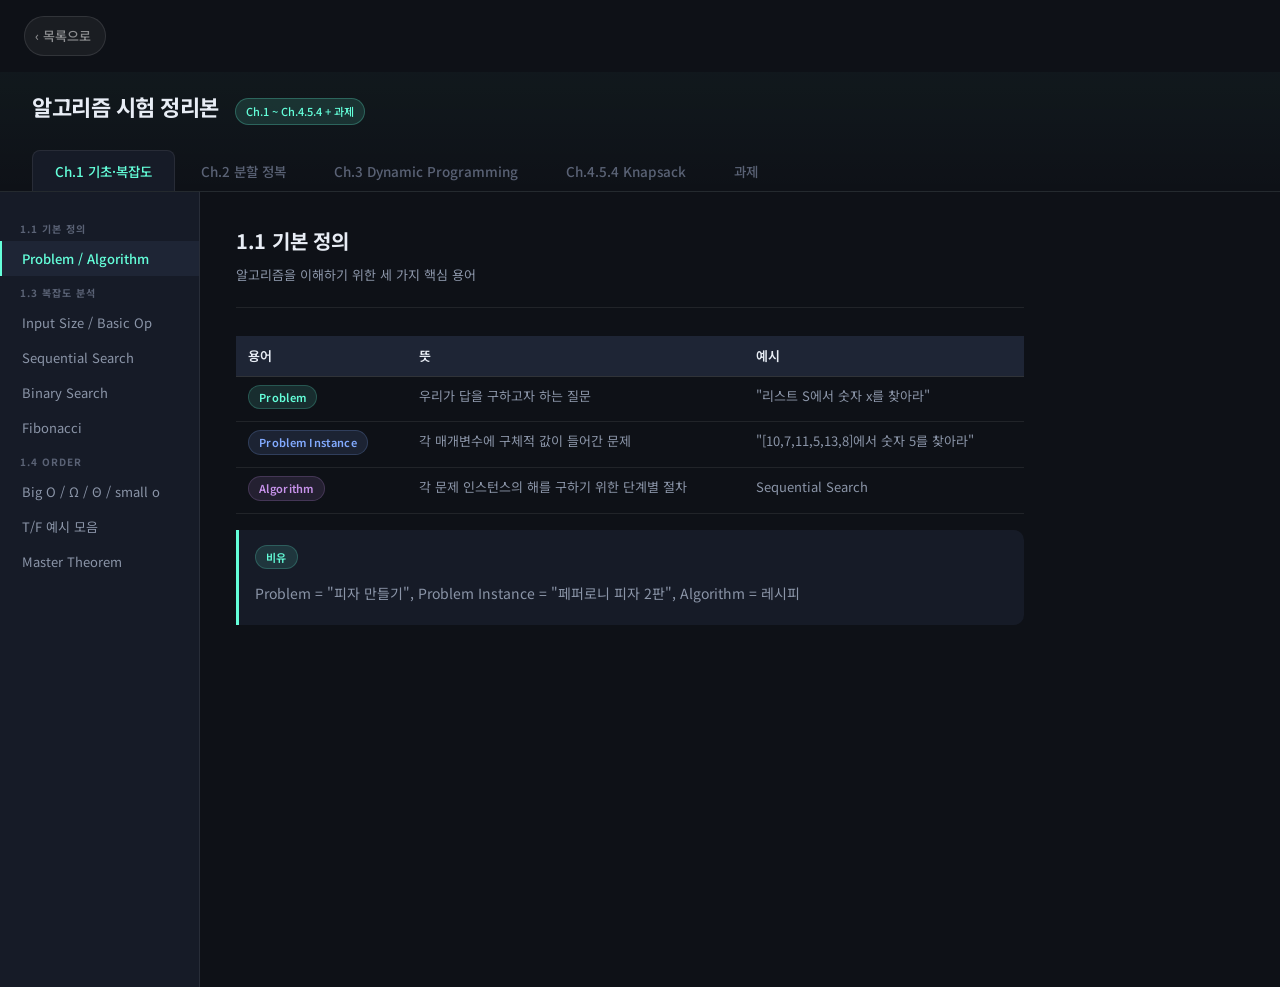
==== commit 2a1f0a8f: "사이드바 추가" ====
--- a/algorithm_midterm.html
+++ b/algorithm_midterm.html
@@ -5,333 +5,786 @@
 <meta name="viewport" content="width=device-width, initial-scale=1.0">
 <title>알고리즘 시험 정리본</title>
 <style>
-  @import url('https://fonts.googleapis.com/css2?family=Noto+Sans+KR:wght@300;400;500;700&family=JetBrains+Mono:wght@400;600&display=swap');
+  @import url('https://fonts.googleapis.com/css2?family=Noto+Sans+KR:wght@300;400;500;700&family=JetBrains+Mono:wght@400;500&display=swap');
   :root {
-    --bg: #0f1117; --bg2: #1a1d27; --bg3: #22263a; --border: #2e3350;
-    --text: #e2e8f0; --text-muted: #8892b0;
-    --accent: #64ffda; --accent2: #ff6b9d; --accent3: #c792ea;
-    --accent4: #ffcb6b; --accent5: #82aaff; --blank: #ff6b9d; --code-bg: #161b2e;
+    --bg: #0e1117; --surface: #161b27; --surface2: #1e2535;
+    --border: rgba(255,255,255,0.08); --border2: rgba(255,255,255,0.14);
+    --text: #e8edf5; --text2: #8b95a8; --text3: #5a6275;
+    --teal: #64ffda; --teal-dim: rgba(100,255,218,0.12);
+    --pink: #ff6b9d; --pink-dim: rgba(255,107,157,0.12);
+    --purple: #c792ea; --purple-dim: rgba(199,146,234,0.12);
+    --yellow: #ffcb6b; --yellow-dim: rgba(255,203,107,0.12);
+    --blue: #82aaff; --blue-dim: rgba(130,170,255,0.12);
+    --green: #7dda58; --green-dim: rgba(125,218,88,0.12);
   }
-  * { margin: 0; padding: 0; box-sizing: border-box; }
-  body { font-family: 'Noto Sans KR', sans-serif; background: var(--bg); color: var(--text); line-height: 1.7; min-height: 100vh; }
-  header { background: linear-gradient(135deg, #0f1117 0%, #1a1d27 50%, #0f1117 100%); border-bottom: 1px solid var(--border); padding: 2rem 2rem 1.5rem; text-align: center; }
-  header h1 { font-size: 1.8rem; font-weight: 700; color: var(--accent); letter-spacing: -0.02em; margin-bottom: 0.3rem; }
-  header p { color: var(--text-muted); font-size: 0.9rem; }
-  .tab-nav { display: flex; gap: 0.3rem; padding: 1rem 1.5rem 0; background: var(--bg); border-bottom: 1px solid var(--border); overflow-x: auto; scrollbar-width: none; }
-  .tab-nav::-webkit-scrollbar { display: none; }
-  .tab-btn { padding: 0.6rem 1.2rem; background: transparent; border: 1px solid var(--border); border-bottom: none; color: var(--text-muted); font-family: 'Noto Sans KR', sans-serif; font-size: 0.85rem; font-weight: 500; cursor: pointer; border-radius: 6px 6px 0 0; white-space: nowrap; transition: all 0.2s; position: relative; bottom: -1px; }
-  .tab-btn:hover { color: var(--text); background: var(--bg2); }
-  .tab-btn.active { color: var(--accent); background: var(--bg2); border-color: var(--border); border-bottom-color: var(--bg2); }
-  .tab-content { display: none; padding: 2rem 1.5rem; max-width: 1000px; margin: 0 auto; }
-  .tab-content.active { display: block; }
-  .section { background: var(--bg2); border: 1px solid var(--border); border-radius: 12px; padding: 1.5rem; margin-bottom: 1.5rem; }
-  .section-title { font-size: 1.15rem; font-weight: 700; color: var(--accent); margin-bottom: 1rem; display: flex; align-items: center; gap: 0.5rem; }
-  .section-title::before { content: ''; display: inline-block; width: 4px; height: 1.2em; background: var(--accent); border-radius: 2px; }
-  h3 { font-size: 0.95rem; font-weight: 600; color: var(--accent4); margin: 1.2rem 0 0.5rem; }
-  h3:first-child { margin-top: 0; }
-  p, li { font-size: 0.9rem; color: var(--text); line-height: 1.8; }
-  ul { padding-left: 1.2rem; }
-  li { margin-bottom: 0.3rem; }
-  .concept-box { background: var(--bg3); border-left: 3px solid var(--accent5); border-radius: 0 8px 8px 0; padding: 1rem 1.2rem; margin: 0.8rem 0; font-size: 0.88rem; }
-  .concept-box.analogy { border-left-color: var(--accent4); }
-  .concept-box .label { font-weight: 600; color: var(--accent5); font-size: 0.78rem; text-transform: uppercase; letter-spacing: 0.05em; margin-bottom: 0.4rem; }
-  .concept-box.analogy .label { color: var(--accent4); }
-  .code-wrap { background: var(--code-bg); border: 1px solid var(--border); border-radius: 8px; overflow: hidden; margin: 0.8rem 0; font-family: 'JetBrains Mono', monospace; font-size: 0.82rem; }
-  .code-header { background: var(--bg3); padding: 0.5rem 1rem; border-bottom: 1px solid var(--border); display: flex; align-items: center; gap: 0.8rem; }
-  .code-header span { font-size: 0.75rem; color: var(--text-muted); font-family: 'Noto Sans KR', sans-serif; }
-  .code-header .dot { width: 8px; height: 8px; border-radius: 50%; background: var(--accent); }
-  pre { padding: 1rem 1.2rem; overflow-x: auto; line-height: 1.9; color: var(--text); }
-  .blank { background: rgba(255,107,157,0.2); border: 1px solid rgba(255,107,157,0.5); color: var(--blank); border-radius: 3px; padding: 0 0.3em; font-weight: 600; }
-  .basic-op { background: rgba(100,255,218,0.15); border: 1px solid rgba(100,255,218,0.4); color: var(--accent); border-radius: 3px; padding: 0 0.3em; font-weight: 600; }
-  .comment { color: #546e7a; font-style: italic; }
-  .tag { display: inline-block; padding: 0.2em 0.6em; border-radius: 4px; font-size: 0.75rem; font-weight: 600; margin: 0 0.2em; font-family: 'JetBrains Mono', monospace; }
-  .tag-green { background: rgba(100,255,218,0.15); color: var(--accent); border: 1px solid rgba(100,255,218,0.3); }
-  .tag-pink  { background: rgba(255,107,157,0.15); color: var(--accent2); border: 1px solid rgba(255,107,157,0.3); }
-  .tag-purple{ background: rgba(199,146,234,0.15); color: var(--accent3); border: 1px solid rgba(199,146,234,0.3); }
-  .tag-yellow{ background: rgba(255,203,107,0.15); color: var(--accent4); border: 1px solid rgba(255,203,107,0.3); }
-  .tag-blue  { background: rgba(130,170,255,0.15); color: var(--accent5); border: 1px solid rgba(130,170,255,0.3); }
-  table { width: 100%; border-collapse: collapse; font-size: 0.85rem; margin: 0.8rem 0; }
-  th { background: var(--bg3); color: var(--accent); padding: 0.6rem 0.8rem; text-align: left; border: 1px solid var(--border); font-size: 0.8rem; }
-  td { padding: 0.5rem 0.8rem; border: 1px solid var(--border); color: var(--text); vertical-align: top; }
+  * { box-sizing: border-box; margin: 0; padding: 0; }
+  body { font-family: 'Noto Sans KR', sans-serif; background: var(--bg); color: var(--text); min-height: 100vh; line-height: 1.7; }
+  .back-btn { display: inline-flex; align-items: center; gap: 6px; padding: 8px 14px 8px 10px; margin: 16px 24px; background: rgba(255,255,255,0.05); border: 1px solid rgba(255,255,255,0.1); border-radius: 20px; color: rgba(255,255,255,0.5); font-size: 13px; font-weight: 500; text-decoration: none; font-family: inherit; transition: all 0.15s; }
+  .back-btn:hover { background: rgba(255,255,255,0.1); color: rgba(255,255,255,0.9); }
+  .header { padding: 16px 32px 0; border-bottom: 1px solid var(--border); background: linear-gradient(180deg, rgba(100,255,218,0.03) 0%, transparent 100%); }
+  .header-top { display: flex; align-items: baseline; gap: 16px; margin-bottom: 24px; }
+  .header h1 { font-size: 22px; font-weight: 700; letter-spacing: -0.5px; }
+  .header-badge { font-size: 11px; padding: 3px 10px; border-radius: 20px; background: var(--teal-dim); color: var(--teal); border: 1px solid rgba(100,255,218,0.25); font-weight: 500; }
+  .ch-tabs { display: flex; gap: 4px; overflow-x: auto; scrollbar-width: none; }
+  .ch-tabs::-webkit-scrollbar { display: none; }
+  .ch-tab { padding: 10px 22px; border: none; background: transparent; cursor: pointer; font-family: 'Noto Sans KR', sans-serif; font-size: 13.5px; font-weight: 500; color: var(--text3); border-radius: 8px 8px 0 0; transition: all 0.2s; position: relative; top: 1px; white-space: nowrap; }
+  .ch-tab:hover { color: var(--text2); background: var(--surface); }
+  .ch-tab.on { color: var(--text); background: var(--surface); border: 1px solid var(--border); border-bottom-color: var(--surface); }
+  .ch-tab.on[data-ch="1"] { color: var(--teal); }
+  .ch-tab.on[data-ch="2"] { color: var(--blue); }
+  .ch-tab.on[data-ch="3"] { color: var(--purple); }
+  .ch-tab.on[data-ch="4"] { color: var(--yellow); }
+  .ch-tab.on[data-ch="hw"] { color: var(--pink); }
+  .main { display: flex; min-height: calc(100vh - 105px); }
+  .sidebar { width: 200px; flex-shrink: 0; background: var(--surface); border-right: 1px solid var(--border); padding: 20px 0; position: sticky; top: 0; height: calc(100vh - 105px); overflow-y: auto; }
+  .sidebar-label { font-size: 10px; font-weight: 700; letter-spacing: 1px; color: var(--text3); padding: 8px 20px 4px; text-transform: uppercase; }
+  .sub-tab { display: block; width: 100%; text-align: left; border: none; background: transparent; cursor: pointer; font-family: 'Noto Sans KR', sans-serif; font-size: 13px; color: var(--text2); padding: 8px 20px; transition: all 0.15s; border-left: 2px solid transparent; }
+  .sub-tab:hover { color: var(--text); background: var(--surface2); }
+  .sub-tab.on { color: var(--text); background: var(--surface2); font-weight: 500; }
+  .ch1 .sub-tab.on { border-left-color: var(--teal); color: var(--teal); }
+  .ch2 .sub-tab.on { border-left-color: var(--blue); color: var(--blue); }
+  .ch3 .sub-tab.on { border-left-color: var(--purple); color: var(--purple); }
+  .ch4 .sub-tab.on { border-left-color: var(--yellow); color: var(--yellow); }
+  .chHw .sub-tab.on { border-left-color: var(--pink); color: var(--pink); }
+  .content { flex: 1; padding: 32px 36px; overflow-y: auto; max-width: 860px; }
+  .ch-page { display: none; } .ch-page.on { display: block; }
+  .sub-page { display: none; } .sub-page.on { display: block; }
+  .page-title { font-size: 20px; font-weight: 700; margin-bottom: 6px; letter-spacing: -0.3px; }
+  .page-sub { font-size: 13px; color: var(--text2); margin-bottom: 28px; padding-bottom: 20px; border-bottom: 1px solid var(--border); }
+  h3 { font-size: 16px; font-weight: 600; margin: 28px 0 10px; color: var(--text); }
+  h4 { font-size: 14px; font-weight: 600; margin: 20px 0 8px; color: var(--text2); }
+  p { font-size: 14px; color: var(--text2); margin: 6px 0; line-height: 1.8; }
+  li { font-size: 14px; color: var(--text2); line-height: 1.8; }
+  ul { padding-left: 20px; margin: 8px 0; }
+  strong { color: var(--text); }
+  .card { background: var(--surface); border: 1px solid var(--border); border-radius: 10px; padding: 16px 18px; margin: 12px 0; }
+  .card-teal  { border-left: 3px solid var(--teal);   border-radius: 0 10px 10px 0; background: var(--surface); padding: 12px 16px; margin: 10px 0; }
+  .card-blue  { border-left: 3px solid var(--blue);   border-radius: 0 10px 10px 0; background: var(--surface); padding: 12px 16px; margin: 10px 0; }
+  .card-pink  { border-left: 3px solid var(--pink);   border-radius: 0 10px 10px 0; background: var(--surface); padding: 12px 16px; margin: 10px 0; }
+  .card-yellow{ border-left: 3px solid var(--yellow); border-radius: 0 10px 10px 0; background: var(--surface); padding: 12px 16px; margin: 10px 0; }
+  .card-purple{ border-left: 3px solid var(--purple); border-radius: 0 10px 10px 0; background: var(--surface); padding: 12px 16px; margin: 10px 0; }
+  .tip  { background: var(--purple-dim); border: 1px solid rgba(199,146,234,0.2); border-radius: 8px; padding: 12px 16px; margin: 12px 0; font-size: 13px; color: var(--purple); }
+  .warn { background: var(--pink-dim);   border: 1px solid rgba(255,107,157,0.2); border-radius: 8px; padding: 12px 16px; margin: 12px 0; font-size: 13px; color: var(--pink); }
+  .ok   { background: var(--teal-dim);   border: 1px solid rgba(100,255,218,0.2); border-radius: 8px; padding: 12px 16px; margin: 12px 0; font-size: 13px; color: var(--teal); }
+  .info { background: var(--blue-dim);   border: 1px solid rgba(130,170,255,0.2); border-radius: 8px; padding: 12px 16px; margin: 12px 0; font-size: 13px; color: var(--blue); }
+  .code { background: #0a0d14; border: 1px solid var(--border); border-radius: 8px; padding: 14px 16px; font-family: 'JetBrains Mono', monospace; font-size: 12.5px; line-height: 1.9; overflow-x: auto; white-space: pre; color: #c9d4e8; margin: 12px 0; }
+  .blank { background: rgba(255,107,157,0.2); border: 1px solid rgba(255,107,157,0.5); color: var(--pink); border-radius: 3px; padding: 0 0.3em; font-weight: 600; }
+  .basic-op { background: rgba(100,255,218,0.15); border: 1px solid rgba(100,255,218,0.4); color: var(--teal); border-radius: 3px; padding: 0 0.3em; font-weight: 600; }
+  .cm { color: #4a5568; font-style: italic; }
+  .badge { display: inline-block; padding: 2px 10px; border-radius: 20px; font-size: 11px; font-weight: 600; margin: 0 4px 4px 0; letter-spacing: 0.3px; }
+  .b-teal   { background: var(--teal-dim);   color: var(--teal);   border: 1px solid rgba(100,255,218,0.2); }
+  .b-pink   { background: var(--pink-dim);   color: var(--pink);   border: 1px solid rgba(255,107,157,0.2); }
+  .b-purple { background: var(--purple-dim); color: var(--purple); border: 1px solid rgba(199,146,234,0.2); }
+  .b-yellow { background: var(--yellow-dim); color: var(--yellow); border: 1px solid rgba(255,203,107,0.2); }
+  .b-blue   { background: var(--blue-dim);   color: var(--blue);   border: 1px solid rgba(130,170,255,0.2); }
+  .b-gray   { background: rgba(255,255,255,0.06); color: var(--text2); border: 1px solid var(--border); }
+  .formula { background: var(--surface2); border: 1px solid var(--purple); border-radius: 8px; padding: 10px 16px; margin: 10px 0; font-family: 'JetBrains Mono', monospace; font-size: 13px; color: var(--purple); text-align: center; }
+  .g2 { display: grid; grid-template-columns: 1fr 1fr; gap: 12px; margin: 12px 0; }
+  @media (max-width: 700px) { .g2 { grid-template-columns: 1fr; } .sidebar { width: 160px; } .content { padding: 20px 18px; } }
+  table { width: 100%; border-collapse: collapse; font-size: 13px; margin: 10px 0; }
+  th { padding: 9px 12px; text-align: left; font-weight: 600; background: var(--surface2); border-bottom: 1px solid var(--border2); color: var(--text); }
+  td { padding: 8px 12px; border-bottom: 1px solid var(--border); color: var(--text2); vertical-align: top; }
   tr:hover td { background: rgba(255,255,255,0.02); }
-  .example-box { background: var(--bg3); border: 1px solid var(--border); border-radius: 8px; padding: 1rem 1.2rem; margin: 0.8rem 0; font-size: 0.85rem; }
-  .example-title { color: var(--accent2); font-weight: 600; font-size: 0.8rem; text-transform: uppercase; letter-spacing: 0.05em; margin-bottom: 0.6rem; }
-  .step { margin: 0.3rem 0; padding-left: 0.5rem; }
-  .step-num { display: inline-block; width: 1.4em; height: 1.4em; background: var(--accent2); color: #000; border-radius: 50%; text-align: center; line-height: 1.4em; font-size: 0.7rem; font-weight: 700; margin-right: 0.4em; }
-  .arr { display: inline-block; background: var(--bg); border: 1px solid var(--border); border-radius: 4px; padding: 0.1em 0.5em; font-family: 'JetBrains Mono', monospace; font-size: 0.85em; }
-  .arr .hi { color: var(--accent2); font-weight: 700; }
-  .arr .pivot { color: var(--accent4); font-weight: 700; text-decoration: underline; }
-  .formula { background: var(--bg3); border: 1px solid var(--accent3); border-radius: 8px; padding: 0.8rem 1.2rem; margin: 0.6rem 0; font-family: 'JetBrains Mono', monospace; font-size: 0.88rem; color: var(--accent3); text-align: center; }
-  hr { border: none; border-top: 1px solid var(--border); margin: 1.2rem 0; }
-  .quiz-hint { background: rgba(255,203,107,0.08); border: 1px solid rgba(255,203,107,0.3); border-radius: 8px; padding: 0.8rem 1rem; margin: 0.8rem 0; font-size: 0.83rem; }
-  .quiz-hint .q-label { color: var(--accent4); font-weight: 700; font-size: 0.75rem; text-transform: uppercase; letter-spacing: 0.05em; margin-bottom: 0.3rem; }
-  .grid2 { display: grid; grid-template-columns: 1fr 1fr; gap: 1rem; }
-  @media (max-width: 600px) { .grid2 { grid-template-columns: 1fr; } }
-  .scroll-top { position: fixed; bottom: 1.5rem; right: 1.5rem; background: var(--accent); color: #000; border: none; border-radius: 50%; width: 40px; height: 40px; font-size: 1.2rem; cursor: pointer; display: flex; align-items: center; justify-content: center; opacity: 0.7; transition: opacity 0.2s; z-index: 100; }
-  .scroll-top:hover { opacity: 1; }
-
-  /* ── 뒤로가기 ── */
-  .back-btn {
-    display: inline-flex;
-    align-items: center;
-    gap: 6px;
-    padding: 8px 14px 8px 10px;
-    margin: 16px 24px;
-    background: rgba(255,255,255,0.05);
-    border: 1px solid rgba(255,255,255,0.1);
-    border-radius: 20px;
-    color: rgba(255,255,255,0.5);
-    font-size: 13px;
-    font-weight: 500;
-    text-decoration: none;
-    font-family: inherit;
-    transition: all 0.15s;
-    -webkit-tap-highlight-color: transparent;
-  }
-  .back-btn:hover { background: rgba(255,255,255,0.1); color: rgba(255,255,255,0.9); }
-  .back-btn:active { transform: scale(0.97); }
+  ::-webkit-scrollbar { width: 6px; height: 6px; }
+  ::-webkit-scrollbar-track { background: transparent; }
+  ::-webkit-scrollbar-thumb { background: var(--border2); border-radius: 3px; }
 </style>
 </head>
 <body>
+
 <a class="back-btn" href="index.html">&#8249; 목록으로</a>
 
-
-<header>
-  <h1>📚 알고리즘 시험 정리본</h1>
-  <p>챕터 1 · 챕터 2 · 챕터 3 · 챕터 4.5.4 · 과제 | 기출 기반 완전 정리</p>
-</header>
-
-<nav class="tab-nav">
-  <button class="tab-btn active" onclick="showTab('ch1')">📌 챕터 1: 기초·복잡도</button>
-  <button class="tab-btn" onclick="showTab('ch2')">⚡ 챕터 2: 분할 정복</button>
-  <button class="tab-btn" onclick="showTab('ch3')">🧩 챕터 3: DP</button>
-  <button class="tab-btn" onclick="showTab('ch4')">🎒 챕터 4.5.4: Knapsack</button>
-  <button class="tab-btn" onclick="showTab('hw')">📝 과제</button>
+<div class="header">
+  <div class="header-top">
+    <h1>알고리즘 시험 정리본</h1>
+    <span class="header-badge">Ch.1 ~ Ch.4.5.4 + 과제</span>
+  </div>
+  <div class="ch-tabs">
+    <button class="ch-tab on" data-ch="1" onclick="showCh('1')">Ch.1 기초·복잡도</button>
+    <button class="ch-tab" data-ch="2" onclick="showCh('2')">Ch.2 분할 정복</button>
+    <button class="ch-tab" data-ch="3" onclick="showCh('3')">Ch.3 Dynamic Programming</button>
+    <button class="ch-tab" data-ch="4" onclick="showCh('4')">Ch.4.5.4 Knapsack</button>
+    <button class="ch-tab" data-ch="hw" onclick="showCh('hw')">과제</button>
+  </div>
+</div>
+
+<div class="main">
+<nav class="sidebar ch1" id="sidebar">
+  <div id="menu-1">
+    <div class="sidebar-label">1.1 기본 정의</div>
+    <button class="sub-tab on" onclick="showSub('1','def')">Problem / Algorithm</button>
+    <div class="sidebar-label">1.3 복잡도 분석</div>
+    <button class="sub-tab" onclick="showSub('1','complexity')">Input Size / Basic Op</button>
+    <button class="sub-tab" onclick="showSub('1','seqsearch')">Sequential Search</button>
+    <button class="sub-tab" onclick="showSub('1','binsearch')">Binary Search</button>
+    <button class="sub-tab" onclick="showSub('1','fib')">Fibonacci</button>
+    <div class="sidebar-label">1.4 Order</div>
+    <button class="sub-tab" onclick="showSub('1','order')">Big O / Ω / Θ / small o</button>
+    <button class="sub-tab" onclick="showSub('1','examples')">T/F 예시 모음</button>
+    <button class="sub-tab" onclick="showSub('1','master')">Master Theorem</button>
+  </div>
+  <div id="menu-2" style="display:none">
+    <div class="sidebar-label">개념</div>
+    <button class="sub-tab on" onclick="showSub('2','dnc')">Divide and Conquer</button>
+    <div class="sidebar-label">2.1 Binary Search</div>
+    <button class="sub-tab" onclick="showSub('2','binsearch2')">재귀 버전</button>
+    <div class="sidebar-label">2.2 Merge Sort</div>
+    <button class="sub-tab" onclick="showSub('2','mergesort')">mergeSort 코드</button>
+    <button class="sub-tab" onclick="showSub('2','merge')">merge 코드</button>
+    <button class="sub-tab" onclick="showSub('2','mergecomp')">시간복잡도</button>
+    <div class="sidebar-label">2.4 Quick Sort</div>
+    <button class="sub-tab" onclick="showSub('2','quicksort')">quickSort 코드</button>
+    <button class="sub-tab" onclick="showSub('2','partition')">partition 코드</button>
+    <button class="sub-tab" onclick="showSub('2','partexample')">partition 실행 예시</button>
+    <button class="sub-tab" onclick="showSub('2','quickcomp')">시간복잡도</button>
+    <div class="sidebar-label">2.7 임계값</div>
+    <button class="sub-tab" onclick="showSub('2','threshold')">Threshold</button>
+  </div>
+  <div id="menu-3" style="display:none">
+    <div class="sidebar-label">개념</div>
+    <button class="sub-tab on" onclick="showSub('3','dp')">DP란?</button>
+    <div class="sidebar-label">3.1 Binomial</div>
+    <button class="sub-tab" onclick="showSub('3','binom')">이항계수</button>
+    <div class="sidebar-label">3.2 Floyd</div>
+    <button class="sub-tab" onclick="showSub('3','floyd')">최단 경로</button>
+    <div class="sidebar-label">3.4 Optimal BST</div>
+    <button class="sub-tab" onclick="showSub('3','obst')">최적 이진탐색트리</button>
+    <button class="sub-tab" onclick="showSub('3','obstex')">A값 계산 예시</button>
+    <div class="sidebar-label">3.6 TSP</div>
+    <button class="sub-tab" onclick="showSub('3','tsp')">외판원 문제</button>
+  </div>
+  <div id="menu-4" style="display:none">
+    <div class="sidebar-label">4.5.4 Knapsack</div>
+    <button class="sub-tab on" onclick="showSub('4','knap')">문제 정의</button>
+    <button class="sub-tab" onclick="showSub('4','knapform')">점화식</button>
+    <button class="sub-tab" onclick="showSub('4','knapex')">테이블 예시</button>
+    <button class="sub-tab" onclick="showSub('4','knapcomp')">시간복잡도</button>
+  </div>
+  <div id="menu-hw" style="display:none">
+    <div class="sidebar-label">문제 1: Three-way</div>
+    <button class="sub-tab on" onclick="showSub('hw','hw1q')">문제 해석</button>
+    <button class="sub-tab" onclick="showSub('hw','hw1code')">수도코드</button>
+    <button class="sub-tab" onclick="showSub('hw','hw1comp')">시간복잡도</button>
+    <div class="sidebar-label">문제 2: 동전 거스름돈</div>
+    <button class="sub-tab" onclick="showSub('hw','hw2q')">문제 해석</button>
+    <button class="sub-tab" onclick="showSub('hw','hw2idea')">아이디어</button>
+    <button class="sub-tab" onclick="showSub('hw','hw2code')">수도코드</button>
+    <button class="sub-tab" onclick="showSub('hw','hw2comp')">시간복잡도</button>
+  </div>
 </nav>
 
-<div id="ch1" class="tab-content active">
-  <div class="section">
-    <div class="section-title">1.1 알고리즘 기본 정의</div>
+<main class="content">
+
+<!-- Ch.1 -->
+<div class="ch-page on" id="ch-1">
+  <div class="sub-page on" id="sub-1-def">
+    <div class="page-title">1.1 기본 정의</div>
+    <div class="page-sub">알고리즘을 이해하기 위한 세 가지 핵심 용어</div>
     <table>
       <tr><th>용어</th><th>뜻</th><th>예시</th></tr>
-      <tr><td><span class="tag tag-green">Problem</span></td><td>우리가 답을 구하고자 하는 질문</td><td>"리스트 S에서 숫자 x를 찾아라"</td></tr>
-      <tr><td><span class="tag tag-blue">Problem Instance</span></td><td>각 매개변수에 구체적 값이 들어간 문제</td><td>"[10,7,11,5,13,8]에서 숫자 5를 찾아라"</td></tr>
-      <tr><td><span class="tag tag-purple">Algorithm</span></td><td>각 문제 인스턴스의 해를 구하기 위한 단계별 절차</td><td>Sequential Search</td></tr>
-    </table>
-  </div>
-  <div class="section">
-    <div class="section-title">1.3 복잡도 분석의 두 가지 매개변수</div>
-    <h3>📏 Input Size</h3>
-    <ul>
-      <li>배열 정렬/탐색 → <span class="tag tag-green">n</span></li>
-      <li>피보나치 → <span class="tag tag-green">n</span></li>
-      <li>그래프 → <span class="tag tag-green">정점 수 + 간선 수</span></li>
-    </ul>
-    <h3>⚙️ Basic Operation</h3>
-    <div class="concept-box"><div class="label">정의</div>"수행 횟수가 전체 작업량에 비례하는 핵심 연산"</div>
-    <div class="concept-box analogy"><div class="label">🍕 비유</div>피자 가게에서 피자를 몇 판 만들었는지가 Basic Operation.</div>
+      <tr><td><span class="badge b-teal">Problem</span></td><td>우리가 답을 구하고자 하는 질문</td><td>"리스트 S에서 숫자 x를 찾아라"</td></tr>
+      <tr><td><span class="badge b-blue">Problem Instance</span></td><td>각 매개변수에 구체적 값이 들어간 문제</td><td>"[10,7,11,5,13,8]에서 숫자 5를 찾아라"</td></tr>
+      <tr><td><span class="badge b-purple">Algorithm</span></td><td>각 문제 인스턴스의 해를 구하기 위한 단계별 절차</td><td>Sequential Search</td></tr>
+    </table>
+    <div class="card-teal" style="margin-top:16px"><span class="badge b-teal">비유</span><p style="margin-top:8px">Problem = "피자 만들기", Problem Instance = "페퍼로니 피자 2판", Algorithm = 레시피</p></div>
+  </div>
+  <div class="sub-page" id="sub-1-complexity">
+    <div class="page-title">1.3 복잡도 분석의 두 매개변수</div>
+    <div class="page-sub">시간복잡도를 구하려면 이 두 가지를 먼저 정해야 해요</div>
+    <h3>📏 Input Size (입력 크기)</h3>
+    <table>
+      <tr><th>문제 종류</th><th>Input Size</th></tr>
+      <tr><td>배열 정렬/탐색</td><td>n (배열 크기)</td></tr>
+      <tr><td>피보나치</td><td>n (단일 숫자)</td></tr>
+      <tr><td>그래프 문제</td><td>정점 수 + 간선 수</td></tr>
+    </table>
+    <h3>⚙️ Basic Operation (기본 연산)</h3>
+    <div class="card-blue"><span class="badge b-blue">정의</span><p style="margin-top:8px">"수행 횟수가 전체 작업량에 비례하는 핵심 연산" → 이걸 몇 번 했는지 세면 = 시간복잡도!</p></div>
     <ul><li>탐색/정렬 → <strong>비교 연산</strong></li><li>행렬 곱셈 → <strong>곱셈 연산</strong></li></ul>
-    <h3>🕐 Time Complexity</h3>
-    <table>
-      <tr><th>종류</th><th>설명</th><th>예</th></tr>
-      <tr><td><span class="tag tag-green">Every Case</span></td><td>항상 같은 횟수</td><td>n개 합산 → 항상 n번</td></tr>
-      <tr><td><span class="tag tag-yellow">Best B(n)</span></td><td>최소 횟수</td><td>첫 번째에 발견 → 1번</td></tr>
-      <tr><td><span class="tag tag-pink">Worst W(n)</span></td><td>최대 횟수</td><td>마지막에 있거나 없음 → n번</td></tr>
-      <tr><td><span class="tag tag-blue">Average A(n)</span></td><td>평균 횟수</td><td>확률 p 적용</td></tr>
-    </table>
-    <div class="quiz-hint"><div class="q-label">📌 시험 포인트</div>Sequential Search Average: <code>A(n) = n(1 - p/2) + p/2</code></div>
-  </div>
-  <div class="section">
-    <div class="section-title">Sequential Search</div>
-    <div class="code-wrap"><div class="code-header"><div class="dot"></div><span>Sequential Search 수도코드</span></div>
-    <pre><code>SeqSearch(int n, keyType[] S, keyType x) {
+    <h3>🕐 시간복잡도 종류</h3>
+    <table>
+      <tr><th>종류</th><th>설명</th><th>Sequential Search 예</th></tr>
+      <tr><td><span class="badge b-teal">Every Case</span></td><td>항상 같은 횟수</td><td>n개 합산 → 항상 n번</td></tr>
+      <tr><td><span class="badge b-yellow">Best B(n)</span></td><td>최솟값</td><td>첫 번째에 발견 → 1번</td></tr>
+      <tr><td><span class="badge b-pink">Worst W(n)</span></td><td>최댓값 (보장의 의미)</td><td>마지막에 있거나 없음 → n번</td></tr>
+      <tr><td><span class="badge b-blue">Average A(n)</span></td><td>평균값</td><td>확률 p 적용</td></tr>
+    </table>
+    <div class="ok">Sequential Search Average: A(n) = n(1 - p/2) + p/2 &nbsp;(p = x가 배열에 있을 확률)</div>
+  </div>
+  <div class="sub-page" id="sub-1-seqsearch">
+    <div class="page-title">Sequential Search (순차 탐색)</div>
+    <div class="page-sub">앞에서부터 하나씩 찾는 가장 단순한 탐색</div>
+    <div class="card-teal"><span class="badge b-teal">비유</span><p style="margin-top:6px">책장에서 책 찾기. 왼쪽부터 한 권씩 확인하다가 찾으면 멈춤.</p></div>
+    <div class="code">SeqSearch(int n, keyType[] S, keyType x) {
     index location = 1;
-    while (location &lt;= n &amp;&amp; <span class="blank">S[location] != x</span>)
+    while (location &lt;= n &amp;&amp; <span class="blank">S[location] != x</span>)   <span class="cm">// ← 빈칸! 비교 조건</span>
         location++;
     if (location &gt; n)
-        <span class="blank">location = 0</span>;
+        <span class="blank">location = 0</span>;   <span class="cm">// ← 빈칸! 못 찾은 경우 0 반환</span>
     return location;
-}</code></pre></div>
-    <table><tr><th>Case</th><th>공식</th></tr><tr><td>Best</td><td>1</td></tr><tr><td>Worst</td><td>n</td></tr><tr><td>Average</td><td>n(1-p/2) + p/2</td></tr></table>
-  </div>
-  <div class="section">
-    <div class="section-title">Binary Search — 반복문</div>
-    <div class="code-wrap"><div class="code-header"><div class="dot"></div><span>BinSearch 수도코드</span></div>
-    <pre><code>BinSearch(int n, keyType[] S, keyType x) {
+}</div>
+    <p><span class="badge b-teal">Basic Operation</span>: S[location]과 x의 비교</p>
+    <table style="margin-top:12px">
+      <tr><th>Case</th><th>공식</th><th>상황</th></tr>
+      <tr><td>Best</td><td>1</td><td>첫 번째에 바로 발견</td></tr>
+      <tr><td>Worst</td><td>n</td><td>마지막에 있거나 없음</td></tr>
+      <tr><td>Average</td><td>n(1-p/2) + p/2</td><td>확률 p 고려</td></tr>
+    </table>
+    <h4>실행 예시 — S=[10, 7, 11, 5, 13], x=11</h4>
+    <div class="card">
+      <p>① location=1, S[1]=10 ≠ 11 → location++</p>
+      <p>② location=2, S[2]=7 ≠ 11 → location++</p>
+      <p>③ location=3, <strong>S[3]=11 = 11</strong> → while 종료, return 3 ✓</p>
+    </div>
+  </div>
+  <div class="sub-page" id="sub-1-binsearch">
+    <div class="page-title">Binary Search — 반복문 버전 (Ch.1)</div>
+    <div class="page-sub">정렬된 배열에서 절반씩 줄여가며 탐색</div>
+    <div class="card-blue"><span class="badge b-blue">비유</span><p style="margin-top:6px">전화번호부에서 'ㅎ' 찾기. 중간 펼치고 → 앞인지 뒤인지 결정 → 절반씩 버리기. <strong>반드시 정렬된 배열 필요!</strong></p></div>
+    <div class="code">BinSearch(int n, keyType[] S, keyType x) {
     index location, low, high, mid;
-    low = 1; high = n; location = 0;
+    low = 1;  high = n;  location = 0;
     while (low &lt;= high &amp;&amp; location == 0) {
         mid = floor((low + high) / 2);
-        if (x == S[mid])       <span class="blank">location = mid</span>;
+        if (x == S[mid])       <span class="blank">location = mid</span>;    <span class="cm">// ← 빈칸!</span>
         else if (x &lt; S[mid])   high = mid - 1;
-        else                   <span class="blank">low = mid + 1</span>;
+        else                   <span class="blank">low = mid + 1</span>;   <span class="cm">// ← 빈칸!</span>
     }
     return location;
-}</code></pre></div>
+}</div>
+    <p><span class="badge b-teal">Basic Operation</span>: x와 S[mid] 비교</p>
     <div class="formula">W(n) = ⌊lg n⌋ + 1 ≈ Θ(lg n)</div>
   </div>
-  <div class="section">
-    <div class="section-title">1.4 Order (점근 표기법)</div>
-    <table>
-      <tr><th>표기</th><th>의미</th></tr>
-      <tr><td><span class="tag tag-green">Big O</span></td><td>상한선 — g(n) ≤ c×f(n)</td></tr>
-      <tr><td><span class="tag tag-yellow">Omega Ω</span></td><td>하한선 — g(n) ≥ c×f(n)</td></tr>
-      <tr><td><span class="tag tag-purple">Theta Θ</span></td><td>정확한 경계 — O ∩ Ω</td></tr>
-      <tr><td><span class="tag tag-pink">small o</span></td><td>엄격한 상한 — 모든 c에 대해 성립</td></tr>
-    </table>
+  <div class="sub-page" id="sub-1-fib">
+    <div class="page-title">Fibonacci (재귀 vs 반복)</div>
+    <div class="page-sub">같은 문제를 두 가지 방식으로 풀면 효율이 완전히 달라져요</div>
+    <div class="g2">
+      <div><h4>❌ 재귀 버전 (비효율)</h4>
+        <div class="code">Fib(int n) {
+    if (n &lt;= 1)  return n;
+    else
+        return Fib(n-1) + <span class="blank">Fib(n-2)</span>; <span class="cm">// ← 빈칸!</span>
+}</div>
+        <p><span class="badge b-pink">T(n) ≥ 2^(n/2)</span> 지수적 증가</p>
+      </div>
+      <div><h4>✅ 반복 버전 (효율)</h4>
+        <div class="code">Fib2(int n) {
+    f[0] = 0;
+    if (n &gt; 0) {
+        f[1] = 1;
+        for (i=2; i&lt;=n; i++)
+            f[i] = <span class="blank">f[i-1] + f[i-2]</span>; <span class="cm">// ← 빈칸!</span>
+    }
+    return f[n];
+}</div>
+        <p><span class="badge b-teal">T(n) = n+1</span> 선형 시간</p>
+      </div>
+    </div>
+  </div>
+  <div class="sub-page" id="sub-1-order">
+    <div class="page-title">1.4 Order — 점근 표기법</div>
+    <div class="page-sub">n이 충분히 커지면 최고차항이 전체를 지배해요</div>
+    <div class="card-blue"><span class="badge b-blue">핵심</span><p style="margin-top:6px">0.1n² + n + 100 → n이 커지면 결국 <strong>Θ(n²)</strong>처럼 행동. 나머지 항은 무시!</p></div>
+    <table>
+      <tr><th>표기</th><th>조건</th><th>의미</th></tr>
+      <tr><td><span class="badge b-teal">Big O</span></td><td>∃c&gt;0, ∃N≥0 s.t. g(n) ≤ c×f(n), ∀n≥N</td><td><strong>상한선</strong></td></tr>
+      <tr><td><span class="badge b-yellow">Omega Ω</span></td><td>∃c&gt;0, ∃N≥0 s.t. g(n) ≥ c×f(n), ∀n≥N</td><td><strong>하한선</strong></td></tr>
+      <tr><td><span class="badge b-purple">Theta Θ</span></td><td>O(f(n)) ∩ Ω(f(n))</td><td><strong>정확한 경계</strong></td></tr>
+      <tr><td><span class="badge b-pink">small o</span></td><td>∀c&gt;0, ∃N≥0 s.t. g(n) ≤ c×f(n), ∀n≥N</td><td><strong>엄격한 상한 (모든 c에 대해)</strong></td></tr>
+    </table>
+    <div class="g2">
+      <div class="card-teal"><span class="badge b-teal">Big O: ∃c 하나면 됨</span><p style="margin-top:6px">n²+10n ∈ O(n²) → c=2, N=10 하나만 찾으면 OK</p></div>
+      <div class="card-pink"><span class="badge b-pink">small o: 모든 c에 대해</span><p style="margin-top:6px">n ∈ o(n²) → 어떤 c를 잡아도 결국 n ≤ cn² 성립</p></div>
+    </div>
+    <h3>복잡도 순서</h3>
     <div class="formula">1 &lt; lg n &lt; n &lt; n lg n &lt; n² &lt; n³ &lt; 2ⁿ &lt; n!</div>
-    <h3>Master Theorem T(n) = aT(n/b) + f(n)</h3>
-    <table>
-      <tr><th>조건</th><th>결론</th></tr>
-      <tr><td>f(n) ∈ O(n^(log_b a - ε))</td><td>T(n) = Θ(n^(log_b a))</td></tr>
-      <tr><td>f(n) ∈ Θ(n^(log_b a))</td><td>T(n) = Θ(n^(log_b a) lg n)</td></tr>
-      <tr><td>f(n) ∈ Ω(n^(log_b a + ε))</td><td>T(n) = Θ(f(n))</td></tr>
-    </table>
+    <h3>Order의 주요 성질</h3>
+    <ul>
+      <li>g(n) ∈ O(f(n)) ↔ f(n) ∈ Ω(g(n))</li>
+      <li>g(n) ∈ Θ(f(n)) ↔ f(n) ∈ Θ(g(n))</li>
+      <li>로그 밑이 달라도 Θ는 같음: log_a(n) ∈ Θ(log_b(n))</li>
+      <li>b&gt;a&gt;0 이면 aⁿ ∈ o(bⁿ)</li>
+      <li>n!은 어떤 지수함수보다도 빠르게 증가: aⁿ ∈ o(n!)</li>
+    </ul>
+  </div>
+  <div class="sub-page" id="sub-1-examples">
+    <div class="page-title">T/F 예시 모음</div>
+    <div class="page-sub">시험 빈출! 보기 보고 Yes/No 판단하는 문제</div>
+    <table>
+      <tr><th>문제</th><th>답</th><th>이유</th></tr>
+      <tr><td>n²+10n ∈ O(n²)</td><td><span class="badge b-teal">Yes</span></td><td>c=2, N=10 존재</td></tr>
+      <tr><td>5n² ∈ O(n²)</td><td><span class="badge b-teal">Yes</span></td><td>c=5, N=0 존재</td></tr>
+      <tr><td>n ∈ O(n²)</td><td><span class="badge b-teal">Yes</span></td><td>c=1, N=1 존재</td></tr>
+      <tr><td>n² ∈ O(n²+10n)</td><td><span class="badge b-teal">Yes</span></td><td>c=1, N=0 존재</td></tr>
+      <tr><td>n³ ∈ O(n²)</td><td><span class="badge b-pink">No</span></td><td>n³≤cn² → n≤c 불가 (모순)</td></tr>
+      <tr><td>n²+10n ∈ Ω(n²)</td><td><span class="badge b-teal">Yes</span></td><td>c=1, N=0 존재</td></tr>
+      <tr><td>n³ ∈ Ω(n²)</td><td><span class="badge b-teal">Yes</span></td><td>c=1, N=1 존재</td></tr>
+      <tr><td>n ∈ Ω(n²)</td><td><span class="badge b-pink">No</span></td><td>n≥cn² → 1/c≥n 불가 (모순)</td></tr>
+      <tr><td>n²+10n ∈ Θ(n²)</td><td><span class="badge b-teal">Yes</span></td><td>O이면서 Ω이므로</td></tr>
+      <tr><td>n ∈ Θ(n²)</td><td><span class="badge b-pink">No</span></td><td>Ω(n²) 불성립</td></tr>
+      <tr><td>n ∈ o(n²)</td><td><span class="badge b-teal">Yes</span></td><td>∀c, N=⌈1/c⌉ 존재</td></tr>
+      <tr><td>n³ ∈ o(n²)</td><td><span class="badge b-pink">No</span></td><td>n³≤cn² → n≤c 불가</td></tr>
+      <tr><td>n ∈ o(5n)</td><td><span class="badge b-pink">No</span></td><td>같은 성장률 → small o 불성립</td></tr>
+    </table>
+  </div>
+  <div class="sub-page" id="sub-1-master">
+    <div class="page-title">Master Theorem</div>
+    <div class="page-sub">T(n) = aT(n/b) + f(n) 형태의 점화식을 빠르게 풀어요</div>
+    <table>
+      <tr><th>Case</th><th>조건</th><th>결론</th></tr>
+      <tr><td>Case 1</td><td>f(n) ∈ O(n^(log_b a − ε))</td><td>T(n) = Θ(n^(log_b a))</td></tr>
+      <tr><td>Case 2</td><td>f(n) ∈ Θ(n^(log_b a))</td><td>T(n) = Θ(n^(log_b a) · lg n)</td></tr>
+      <tr><td>Case 3</td><td>f(n) ∈ Ω(n^(log_b a + ε))</td><td>T(n) = Θ(f(n))</td></tr>
+    </table>
+    <h4>시험 예시</h4>
+    <div class="card"><p><strong>T(n) = 4T(n/2) + 5n</strong><br>a=4, b=2, log₂4=2, f(n)=5n=O(n^(2-1)) → Case 1 → <strong>Θ(n²)</strong></p></div>
+    <div class="card"><p><strong>T(n) = 2T(n/2) + n</strong> (MergeSort)<br>a=2, b=2, log₂2=1, f(n)=n=Θ(n¹) → Case 2 → <strong>Θ(n lg n)</strong></p></div>
+    <div class="card"><p><strong>T(n) = 3T(n/3) + n</strong> (Three-way MergeSort)<br>a=3, b=3, log₃3=1, f(n)=n=Θ(n¹) → Case 2 → <strong>Θ(n lg n)</strong></p></div>
   </div>
 </div>
 
-<div id="ch2" class="tab-content">
-  <div class="section">
-    <div class="section-title">Divide and Conquer 개념</div>
-    <div class="concept-box analogy"><div class="label">🍕 비유</div>문제가 너무 크면 → 작게 쪼개고 → 각각 풀고 → 결합!</div>
+<!-- Ch.2 -->
+<div class="ch-page" id="ch-2">
+  <div class="sub-page on" id="sub-2-dnc">
+    <div class="page-title">Divide and Conquer 개념</div>
+    <div class="page-sub">Ch.2의 핵심 알고리즘 설계 기법</div>
+    <div class="card-blue"><span class="badge b-blue">비유</span><p style="margin-top:6px">문제가 너무 크면 → 작게 쪼개고 → 각각 풀고 → 결합!</p></div>
     <table>
       <tr><th>단계</th><th>설명</th></tr>
-      <tr><td><span class="tag tag-green">Step 1: Divide</span></td><td>더 작은 인스턴스로 나누기</td></tr>
-      <tr><td><span class="tag tag-yellow">Step 2: Conquer</span></td><td>작으면 직접 해결, 아니면 재귀</td></tr>
-      <tr><td><span class="tag tag-pink">Step 3: Combine</span></td><td>작은 해들을 합쳐 전체 해 도출</td></tr>
-    </table>
-  </div>
-  <div class="section">
-    <div class="section-title">2.2 Merge Sort</div>
-    <div class="code-wrap"><div class="code-header"><div class="dot"></div><span>mergeSort</span></div>
-    <pre><code>mergeSort(int n, keytype[] S) {
+      <tr><td><span class="badge b-teal">Step 1: Divide</span></td><td>더 작은 인스턴스로 나누기</td></tr>
+      <tr><td><span class="badge b-yellow">Step 2: Conquer</span></td><td>작으면 직접 해결, 아니면 재귀</td></tr>
+      <tr><td><span class="badge b-pink">Step 3: Combine</span></td><td>(필요한 경우) 작은 해들을 합쳐 전체 해 도출</td></tr>
+    </table>
+    <div class="warn"><strong>D&amp;C 쓰면 안 되는 경우 (2.8)</strong><br>
+    Case 1: 크기 n이 각각 거의 크기 n인 2개 이상으로 분할 → 문제 크기 감소 없음<br>
+    Case 2: 크기 n이 거의 n개의 크기 n/c 인스턴스로 분할 → 부분 문제 수가 너무 많음</div>
+  </div>
+  <div class="sub-page" id="sub-2-binsearch2">
+    <div class="page-title">2.1 Binary Search — 재귀 버전</div>
+    <div class="page-sub">Ch.1 반복문 버전과 같은 알고리즘, D&C 방식으로 재구현</div>
+    <div class="code">location(index low, index high) {
+    index mid;
+    if (low &gt; high)  return 0;                     <span class="cm">// 못 찾은 경우</span>
+    else {
+        mid = floor((low + high) / 2);
+        if (x == S[mid])       return mid;           <span class="cm">// 발견!</span>
+        else if (x &lt; S[mid])  return location(low, mid-1);   <span class="cm">// 왼쪽 재귀</span>
+        else                   return location(mid+1, high);  <span class="cm">// 오른쪽 재귀</span>
+    }
+}
+<span class="cm">// 초기 호출: location(1, n)</span></div>
+    <p><span class="badge b-teal">Basic Operation</span>: x와 S[mid] 비교</p>
+    <div class="formula">W(n) = 1 + lg n &nbsp; (n = 2ᵏ 가정) &nbsp;|&nbsp; 점화식: W(n) = W(n/2) + 1, W(1) = 1</div>
+  </div>
+  <div class="sub-page" id="sub-2-mergesort">
+    <div class="page-title">2.2 MergeSort — mergeSort 코드</div>
+    <div class="page-sub">배열을 절반씩 나눠서 각각 정렬 후 합치기</div>
+    <div class="card-blue"><span class="badge b-blue">비유</span><p style="margin-top:6px">카드 더미를 절반씩 나눠서 각각 정렬한 뒤, 두 더미를 크기 순으로 합치기.</p></div>
+    <div class="code">mergeSort(int n, keytype[] S) {
     if (n &gt; 1) {
         const int h = floor(n/2), m = n - h;
-        copy S[1:h]       to U[1:h];
-        copy <span class="blank">S[h+1:n]</span>    to V[1:m];
+        keytype[] U = new keytype[1..h],
+                  V = new keytype[1..m];
+        copy S[1:h]     to U[1:h];      <span class="cm">// 왼쪽 절반 복사</span>
+        copy <span class="blank">S[h+1:n]</span>  to V[1:m];   <span class="cm">// ← 빈칸! 오른쪽 절반</span>
         mergeSort(h, U);
-        mergeSort(<span class="blank">m, V</span>);
+        mergeSort(<span class="blank">m, V</span>);            <span class="cm">// ← 빈칸!</span>
         merge(h, m, U, V, S);
     }
-}</code></pre></div>
-    <p>W(n) = n lg n − (n-1) ∈ <strong>Θ(n lg n)</strong></p>
-  </div>
-  <div class="section">
-    <div class="section-title">2.4 Quick Sort</div>
-    <div class="code-wrap"><div class="code-header"><div class="dot"></div><span>partition (In-Place)</span></div>
-    <pre><code>partition(index low, index high) {
-    pivotItem = S[low];
+}</div>
+  </div>
+  <div class="sub-page" id="sub-2-merge">
+    <div class="page-title">2.2 MergeSort — merge 코드</div>
+    <div class="page-sub">정렬된 두 배열을 하나로 합치는 핵심 함수</div>
+    <div class="code">merge(int h, int m, keytype[] U, keytype[] V, keytype[] S) {
+    index i=1, j=1, k=1;
+    while (i &lt;= h &amp;&amp; j &lt;= m) {
+        if (U[i] &lt; V[j]) { S[k] = U[i]; i++; }
+        else              { S[k] = V[j]; j++; }
+        k++;
+    }
+    if (i &gt; h)  copy V[j:m] to S[k:h+m];       <span class="cm">// U 소진 → 나머지 V 복사</span>
+    else        copy <span class="blank">U[i:h]</span> to S[k:h+m];   <span class="cm">// ← 빈칸! V 소진</span>
+}</div>
+    <p><span class="badge b-teal">Basic Operation</span>: U[i]와 V[j] 비교</p>
+    <table>
+      <tr><th>Case</th><th>공식</th></tr>
+      <tr><td>Best B(h,m)</td><td>min(h,m)</td></tr>
+      <tr><td>Worst W(h,m)</td><td>h+m-1</td></tr>
+    </table>
+  </div>
+  <div class="sub-page" id="sub-2-mergecomp">
+    <div class="page-title">2.2 MergeSort — 시간복잡도</div>
+    <div class="page-sub">전체 MergeSort의 Worst Case 분석</div>
+    <div class="formula">W(n) = 2W(n/2) + n − 1 &nbsp; → &nbsp; W(n) = n lg n − (n−1) ∈ Θ(n lg n)</div>
+    <h4>실행 예시 — [27, 10, 12, 20, 25, 13]</h4>
+    <div class="card">
+      <p>① Divide: [27,10,12] | [20,25,13]</p>
+      <p>② 각각 재귀 정렬 → [10,12,27] | [13,20,25]</p>
+      <p>③ merge 결과: <strong>[10, 12, 13, 20, 25, 27]</strong></p>
+    </div>
+  </div>
+  <div class="sub-page" id="sub-2-quicksort">
+    <div class="page-title">2.4 QuickSort — quickSort 코드</div>
+    <div class="page-sub">pivot을 기준으로 작은 것은 왼쪽, 큰 것은 오른쪽. combine 불필요!</div>
+    <div class="code">quickSort(index low, index high) {
+    index pivotPoint;
+    if (high &gt; low) {
+        pivotPoint = partition(low, high);
+        quickSort(low, pivotPoint - 1);
+        quickSort(<span class="blank">pivotPoint + 1, high</span>);  <span class="cm">// ← 빈칸!</span>
+    }
+}</div>
+  </div>
+  <div class="sub-page" id="sub-2-partition">
+    <div class="page-title">2.4 QuickSort — partition 코드 (In-Place)</div>
+    <div class="page-sub">시험에서 수도코드 보고 In-Place인지 Local Array인지 구분해야 해요!</div>
+    <div class="warn"><strong>구분법</strong><br>In-Place: S 배열 자체에서 swap, j는 low에서 시작해서 ++<br>Local Array: 별도 배열 L 사용</div>
+    <div class="code">partition(index low, index high) {
+    index i, j, pivotPoint;
+    keytype pivotItem;
+    pivotItem = S[low];    <span class="cm">// 첫 원소를 pivot으로</span>
     j = low;
     for (i = low+1; i &lt;= high; i++)
-        if (S[i] &lt; <span class="blank">pivotItem</span>)
-            exchange S[i] and S[++j];
-    exchange S[<span class="blank">low</span>] and S[j];
-    return j;
-}</code></pre></div>
-    <table>
-      <tr><th>케이스</th><th>복잡도</th></tr>
-      <tr><td>Worst</td><td>Θ(n²) — 이미 정렬된 배열</td></tr>
-      <tr><td>Average</td><td>Θ(n lg n)</td></tr>
-    </table>
+        if (S[i] &lt; <span class="blank">pivotItem</span>) {          <span class="cm">// ← 빈칸!</span>
+            exchange S[i] and S[++j];  <span class="cm">// 작은 원소를 왼쪽으로</span>
+        }
+    pivotPoint = j;
+    exchange S[<span class="blank">low</span>] and S[pivotPoint]; <span class="cm">// ← 빈칸! pivot 최종 위치로</span>
+    return pivotPoint;
+}</div>
+    <p><span class="badge b-teal">Basic Operation</span>: S[i]와 pivotItem 비교 &nbsp;|&nbsp; T(m) = m−1 (Every Case)</p>
+  </div>
+  <div class="sub-page" id="sub-2-partexample">
+    <div class="page-title">partition 실행 예시</div>
+    <div class="page-sub">S=[15, 22, 13, 27, 12, 10, 20, 25]에서 partition(1,8)</div>
+    <div class="card">
+      <p>pivot = S[1] = <strong>15</strong>, j=1</p>
+      <p>i=2: 22 ≥ 15 → skip</p>
+      <p>i=3: 13 &lt; 15 → j=2, swap(S[3],S[2]) → [15,<strong>13</strong>,22,27,12,10,20,25]</p>
+      <p>i=5: 12 &lt; 15 → j=3, swap → [15,13,<strong>12</strong>,27,22,10,20,25]</p>
+      <p>i=6: 10 &lt; 15 → j=4, swap → [15,13,12,<strong>10</strong>,22,27,20,25]</p>
+      <p>마지막: swap(S[1],S[4]) → [<strong>10</strong>,13,12,<strong>15</strong>,22,27,20,25]</p>
+      <p>→ pivotPoint=4. 15 왼쪽 모두 &lt;15, 오른쪽 모두 ≥15 ✓</p>
+    </div>
+  </div>
+  <div class="sub-page" id="sub-2-quickcomp">
+    <div class="page-title">QuickSort 시간복잡도</div>
+    <div class="page-sub">Worst와 Average가 다른 이유</div>
+    <table>
+      <tr><th>케이스</th><th>조건</th><th>복잡도</th></tr>
+      <tr><td>Partition T(m)</td><td>Every Case</td><td>m−1</td></tr>
+      <tr><td>QuickSort W(n)</td><td>이미 정렬된 배열 (pivot이 항상 최솟값)</td><td>n(n-1)/2 ∈ <strong>Θ(n²)</strong></td></tr>
+      <tr><td>QuickSort A(n)</td><td>pivot이 균등하게 분포</td><td>∈ <strong>Θ(n lg n)</strong></td></tr>
+    </table>
+  </div>
+  <div class="sub-page" id="sub-2-threshold">
+    <div class="page-title">2.7 Determining Thresholds (임계값)</div>
+    <div class="page-sub">작은 n에서는 단순한 알고리즘이 더 빠를 수 있어요</div>
+    <div class="card-yellow"><span class="badge b-yellow">아이디어</span>
+    <p style="margin-top:8px">MergeSort/QuickSort는 재귀 오버헤드가 있어서, <strong>n이 작을 때는 Exchange Sort(Θ(n²))가 더 빠를 수 있음!</strong></p></div>
+    <div class="formula">t = 4α &nbsp; (α = 오버헤드 상수)</div>
+    <p>α가 크다 = 재귀 오버헤드가 크다 = 더 일찍 Exchange Sort로 전환해야 함</p>
   </div>
 </div>
 
-<div id="ch3" class="tab-content">
-  <div class="section">
-    <div class="section-title">Dynamic Programming 핵심</div>
-    <div class="concept-box analogy"><div class="label">🏗️ 비유</div>작은 문제의 답을 테이블에 저장하고, 그걸 이용해 점점 큰 문제를 풂.</div>
-    <div class="concept-box"><div class="label">DP 풀이 스텝</div>Step 1: 점화식 수립<br>Step 2: 작은 것부터 테이블에 계산</div>
-  </div>
-  <div class="section">
-    <div class="section-title">3.2 Floyd's Algorithm</div>
+<!-- Ch.3 -->
+<div class="ch-page" id="ch-3">
+  <div class="sub-page on" id="sub-3-dp">
+    <div class="page-title">Dynamic Programming이란?</div>
+    <div class="page-sub">Bottom-Up 방식으로 작은 문제부터 차례로 풀어나가는 기법</div>
+    <div class="card-purple"><span class="badge b-purple">비유</span><p style="margin-top:6px">집을 지을 때 기초부터 차근차근 쌓듯이, 작은 문제의 답을 먼저 구해 테이블에 저장하고, 그걸 이용해 점점 큰 문제를 풂.</p></div>
+    <table>
+      <tr><th></th><th>D&C (Top-Down)</th><th>DP (Bottom-Up)</th></tr>
+      <tr><td>접근</td><td>큰 문제를 쪼개 재귀</td><td>작은 것부터 차례로 계산</td></tr>
+      <tr><td>중복 계산</td><td>있음</td><td>없음 (테이블에 저장)</td></tr>
+    </table>
+    <div class="card-blue"><span class="badge b-blue">DP 풀이 스텝</span>
+    <p style="margin-top:8px">Step 1: 점화식(재귀적 관계식) 수립<br>Step 2: 작은 것부터 차례로 테이블에 계산</p></div>
+  </div>
+  <div class="sub-page" id="sub-3-binom">
+    <div class="page-title">3.1 Binomial Coefficient (이항계수)</div>
+    <div class="page-sub">C(n,k) = n개 중 k개 고르는 경우의 수</div>
+    <div class="formula">C(n,k) = C(n-1,k-1) + C(n-1,k) &nbsp;(0&lt;k&lt;n) &nbsp;|&nbsp; C(n,0) = C(n,n) = 1</div>
+    <div class="code">bin2(int n, int k) {
+    for i=0 to n:
+        for j=0 to min(i,k):
+            if (j==0 || j==i)  B[i][j] = 1;
+            else               B[i][j] = B[i-1][j-1] + B[i-1][j];
+    return B[n][k];
+}</div>
+    <p><span class="badge b-pink">T(n,k) ∈ Θ(nk)</span></p>
+  </div>
+  <div class="sub-page" id="sub-3-floyd">
+    <div class="page-title">3.2 Floyd's Algorithm (최단 경로)</div>
+    <div class="page-sub">모든 쌍(pair) 간 최단 경로를 한 번에 구해요</div>
+    <div class="card-purple"><span class="badge b-purple">비유</span><p style="margin-top:6px">서울→부산 갈 때, 대구를 거치는 게 더 빠른지 확인. 모든 중간 도시를 하나씩 추가하면서 최단 경로 업데이트.</p></div>
+    <div class="card-blue"><span class="badge b-blue">D(k)[i][j] 의미</span><p style="margin-top:6px">{v1,...,vk}만 경유 허용 시 vi→vj 최단 거리. D(0)[i][j] = W[i][j]</p></div>
     <div class="formula">D(k)[i][j] = min( D(k-1)[i][j] , D(k-1)[i][k] + D(k-1)[k][j] )</div>
-    <div class="code-wrap"><div class="code-header"><div class="dot"></div><span>Floyd</span></div>
-    <pre><code>floyd(int n, number W[][], number D[][]) {
+    <div class="code">floyd(int n, number W[][], number D[][]) {
     D = W;
     for k=1 to n:
         for i=1 to n:
             for j=1 to n:
                 <span class="basic-op">D[i][j] = min(D[i][j], D[i][k] + D[k][j]);</span>
-}</code></pre></div>
-    <p><span class="tag tag-pink">T(n) = n³</span></p>
-  </div>
-  <div class="section">
-    <div class="section-title">3.4 Optimal BST</div>
+}</div>
+    <p><span class="badge b-pink">T(n) = n³</span> &nbsp;|&nbsp; 경로 복원: P[i][j]에 경유 노드 k 저장</p>
+  </div>
+  <div class="sub-page" id="sub-3-obst">
+    <div class="page-title">3.4 Optimal Binary Search Tree</div>
+    <div class="page-sub">자주 검색하는 키를 위쪽에 배치해서 전체 탐색 비용 최소화</div>
+    <div class="card-blue"><span class="badge b-blue">A[i][j] 의미</span><p style="margin-top:6px">Keyi ~ Keyj로 만든 최적 BST의 최소 ΣPl×Cl</p></div>
     <div class="formula">A[i][j] = min(i≤k≤j) { A[i][k-1] + A[k+1][j] } + Σ(m=i~j) Pm</div>
-    <p><span class="tag tag-pink">T(n) ∈ Θ(n³)</span></p>
-  </div>
-  <div class="section">
-    <div class="section-title">3.6 TSP</div>
-    <div class="formula">D[vi][A] = min(j: vj∈A) { W[i][j] + D[vj][A-{vj}] }</div>
-    <p><span class="tag tag-pink">T(n) ∈ Θ(n² · 2ⁿ)</span></p>
+    <h4>기저 조건</h4>
+    <ul>
+      <li>A[i][i] = Pi (키 1개짜리)</li>
+      <li>A[i][i-1] = 0, A[j+1][j] = 0 (빈 트리 = 0)</li>
+    </ul>
+    <h4>테이블 범위 & 채우기 순서</h4>
+    <ul>
+      <li>행: 1 ~ <strong>n+1</strong> &nbsp; 열: <strong>0</strong> ~ n (빈 트리 케이스 저장용)</li>
+      <li>채우는 순서: <strong>대각선 방향</strong> (키 1개 → 2개 → ... → n개)</li>
+    </ul>
+    <div class="warn">왜 n+1까지? 점화식에서 A[n+1][n] 같은 빈 트리 케이스가 등장하기 때문!</div>
+    <p><span class="badge b-pink">T(n) ∈ Θ(n³)</span> &nbsp;|&nbsp; R[i][j]: 최솟값 달성한 k → 트리 복원에 사용</p>
+  </div>
+  <div class="sub-page" id="sub-3-obstex">
+    <div class="page-title">Optimal BST — A값 계산 예시</div>
+    <div class="page-sub">P1=0.1, P2=0.3, P3=0.6일 때 단계별 계산</div>
+    <div class="card"><p><strong>기저값</strong><br>A[1][1]=0.1, A[2][2]=0.3, A[3][3]=0.6<br>A[i][i-1]=0 (빈 트리들)</p></div>
+    <div class="card">
+      <p><strong>A[1][2]</strong> (P1+P2=0.4)</p>
+      <p>k=1: A[1][0]+A[2][2]+0.4 = 0+0.3+0.4 = 0.7</p>
+      <p>k=2: A[1][1]+A[3][2]+0.4 = 0.1+0+0.4 = <strong>0.5</strong> ← min</p>
+    </div>
+    <div class="card">
+      <p><strong>A[2][3]</strong> (P2+P3=0.9)</p>
+      <p>k=2: 0+0.6+0.9 = 1.5 &nbsp; k=3: 0.3+0+0.9 = <strong>1.2</strong> ← min</p>
+    </div>
+    <div class="card">
+      <p><strong>A[1][3]</strong> (P1+P2+P3=1.0)</p>
+      <p>k=1: 0+1.2+1.0=2.2 &nbsp; k=2: 0.1+0.6+1.0=1.7 &nbsp; k=3: 0.5+0+1.0=<strong>1.5</strong> ← min</p>
+    </div>
+  </div>
+  <div class="sub-page" id="sub-3-tsp">
+    <div class="page-title">3.6 TSP — 외판원 문제</div>
+    <div class="page-sub">모든 도시를 한 번씩 방문하고 돌아오는 최단 경로</div>
+    <div class="card-blue"><span class="badge b-blue">D[vi][A] 의미</span><p style="margin-top:6px">A의 모든 정점을 경유하여 vi → v1 최단 경로 길이<br>D[vi][∅] = W[i][1]</p></div>
+    <div class="formula">D[vi][A] = min(j: vj∈A) { W[i][j] + D[vj][A−{vj}] }</div>
+    <h4>최적 투어 길이</h4>
+    <div class="formula">min(2≤j≤n) { W[1][j] + D[vj][V−{v1,vj}] }</div>
+    <p>계산 순서: A 크기 0 → 1 → ... → n-2</p>
+    <p><span class="badge b-pink">T(n) ∈ Θ(n² · 2ⁿ)</span></p>
+    <div class="warn">더 좋은 알고리즘은 아직 없음 (NP-hard). Factorial에서 n²·2ⁿ으로 줄인 것.</div>
   </div>
 </div>
 
-<div id="ch4" class="tab-content">
-  <div class="section">
-    <div class="section-title">4.5.4 0/1 Knapsack Problem</div>
-    <div class="concept-box analogy"><div class="label">🎒 비유</div>무게 제한 배낭에 이익 최대화하도록 물건 선택.</div>
-    <div class="formula">
-      wi &gt; w: P[i][w] = P[i-1][w]<br>
-      wi ≤ w: P[i][w] = max( P[i-1][w], pi + P[i-1][w-wi] )
-    </div>
-    <p>기저: P[0][w]=0, P[i][0]=0 &nbsp;|&nbsp; 답: <span class="tag tag-pink">P[n][W]</span> &nbsp;|&nbsp; <span class="tag tag-pink">T = Θ(nW)</span></p>
-    <div class="example-box">
-      <div class="example-title">예시 — n=3, W=5, (w1=2,p1=3),(w2=3,p2=4),(w3=4,p3=5)</div>
-      <table>
-        <tr><th></th><th>w=0</th><th>w=1</th><th>w=2</th><th>w=3</th><th>w=4</th><th>w=5</th></tr>
-        <tr><td>i=0</td><td>0</td><td>0</td><td>0</td><td>0</td><td>0</td><td>0</td></tr>
-        <tr><td>i=1</td><td>0</td><td>0</td><td>3</td><td>3</td><td>3</td><td>3</td></tr>
-        <tr><td>i=2</td><td>0</td><td>0</td><td>3</td><td>4</td><td>4</td><td>7</td></tr>
-        <tr><td>i=3</td><td>0</td><td>0</td><td>3</td><td>4</td><td>5</td><td><strong>7</strong></td></tr>
-      </table>
-    </div>
+<!-- Ch.4 -->
+<div class="ch-page" id="ch-4">
+  <div class="sub-page on" id="sub-4-knap">
+    <div class="page-title">4.5.4 Knapsack — 문제 정의</div>
+    <div class="page-sub">무게 제한이 있는 배낭에 이익을 최대화하도록 물건 선택</div>
+    <div class="card-yellow"><span class="badge b-yellow">비유</span><p style="margin-top:8px">값비싼 것만 고르면 무거울 수 있고, 가벼운 것만 고르면 이익이 적을 수 있음 → 최적 조합 찾기!</p></div>
+    <ul>
+      <li>n개 물건, 각각 무게 wi, 이익 pi</li>
+      <li>배낭 최대 무게 W</li>
+      <li>목표: Σwi ≤ W 조건에서 Σpi <strong>최대화</strong></li>
+      <li>모든 값은 양의 정수</li>
+    </ul>
+  </div>
+  <div class="sub-page" id="sub-4-knapform">
+    <div class="page-title">Knapsack — 점화식</div>
+    <div class="page-sub">P[i][w]의 의미와 두 가지 경우로 나누는 핵심 아이디어</div>
+    <div class="card-blue"><span class="badge b-blue">P[i][w] 의미</span><p style="margin-top:6px">처음 i개 물건만 사용 가능하고, 무게 제한이 w일 때 달성 가능한 최대 이익</p></div>
+    <div class="formula">wi &gt; w 이면: P[i][w] = P[i-1][w]<br><br>wi ≤ w 이면: P[i][w] = max( P[i-1][w] , pi + P[i-1][w-wi] )</div>
+    <div class="card">
+      <p><span class="badge b-teal">P[i-1][w]</span>: i번 물건 안 넣는 경우</p>
+      <p><span class="badge b-blue">pi + P[i-1][w-wi]</span>: i번 물건 넣는 경우</p>
+    </div>
+    <h4>기저 조건</h4>
+    <ul><li>P[0][w] = 0 &nbsp; P[i][0] = 0</li></ul>
+    <p>최종 답: <span class="badge b-pink">P[n][W]</span></p>
+  </div>
+  <div class="sub-page" id="sub-4-knapex">
+    <div class="page-title">Knapsack — 테이블 예시</div>
+    <div class="page-sub">n=3, W=5, (w1=2,p1=3), (w2=3,p2=4), (w3=4,p3=5)</div>
+    <table>
+      <tr><th></th><th>w=0</th><th>w=1</th><th>w=2</th><th>w=3</th><th>w=4</th><th>w=5</th></tr>
+      <tr><td>i=0</td><td>0</td><td>0</td><td>0</td><td>0</td><td>0</td><td>0</td></tr>
+      <tr><td>i=1 (w=2,p=3)</td><td>0</td><td>0</td><td>3</td><td>3</td><td>3</td><td>3</td></tr>
+      <tr><td>i=2 (w=3,p=4)</td><td>0</td><td>0</td><td>3</td><td>4</td><td>4</td><td>7</td></tr>
+      <tr><td>i=3 (w=4,p=5)</td><td>0</td><td>0</td><td>3</td><td>4</td><td>5</td><td><strong style="color:var(--teal)">7</strong></td></tr>
+    </table>
+    <div class="ok">P[3][5] = 7. 물건1(무게2,이익3) + 물건2(무게3,이익4) = 무게5, 이익7 ✓</div>
+  </div>
+  <div class="sub-page" id="sub-4-knapcomp">
+    <div class="page-title">Knapsack — 시간복잡도</div>
+    <div class="page-sub">이중 for문 → Θ(nW)</div>
+    <div class="code">for i=1 to n:      <span class="cm">// n번</span>
+    for w=1 to W:  <span class="cm">// W번</span>
+        P[i][w] = ...  <span class="cm">// O(1)</span></div>
+    <div class="formula">T(n, W) = Θ(nW)</div>
+    <div class="warn">이론적으로 n만으로 보면 Θ(2ⁿ). W가 매우 크면 느릴 수 있어 이론상 보장은 못함.<br>현실적으로는 W가 크지 않아서 잘 동작!</div>
   </div>
 </div>
 
-<div id="hw" class="tab-content">
-  <div class="section">
-    <div class="section-title">과제 #1-1: Three-way MergeSort</div>
-    <div class="code-wrap"><div class="code-header"><div class="dot"></div><span>mergesort3</span></div>
-    <pre><code>mergesort3(int n, keytype[] S) {
+<!-- 과제 -->
+<div class="ch-page" id="ch-hw">
+  <div class="sub-page on" id="sub-hw-hw1q">
+    <div class="page-title">과제 #1-1: Three-way MergeSort — 문제</div>
+    <div class="page-sub">기존 Two-way MergeSort를 Three-way로 확장하는 문제</div>
+    <div class="card-pink"><span class="badge b-pink">문제 원문</span>
+    <p style="margin-top:8px">We have already studied a balanced <strong>two-way mergesort</strong> in the lecture. Now (1) give the pseudo-code of a balanced <strong>three-way mergesort</strong> and (2) compute its worst-case time complexity.</p></div>
+    <div class="card-teal"><span class="badge b-teal">한국어 해석</span>
+    <p style="margin-top:8px">강의에서 이미 균형 잡힌 이분할 병합정렬을 배웠습니다.<br>
+    이제 (1) 균형 잡힌 <strong>삼분할 병합정렬</strong>의 수도코드를 작성하고, (2) 최악의 경우 시간복잡도를 계산하시오.</p></div>
+    <div class="card-yellow"><span class="badge b-yellow">풀이 아이디어</span>
+    <p style="margin-top:8px">달라지는 것은 딱 두 가지!<br>① 2등분 → <strong>3등분</strong><br>② merge(두 배열) → <strong>merge3(세 배열)</strong></p></div>
+  </div>
+  <div class="sub-page" id="sub-hw-hw1code">
+    <div class="page-title">과제 #1-1: Three-way MergeSort — 수도코드</div>
+    <div class="page-sub">교수님 Two-way 스타일을 그대로 확장</div>
+    <div class="code">mergesort3(int n, keytype[] S) {
     if (n > 1) {
-        const int h=floor(n/3), m=floor(n/3), p=n-h-m;
-        copy S[1:h]       to U; copy S[h+1:h+m] to V; copy S[h+m+1:n] to W;
-        mergesort3(h,U); mergesort3(m,V); mergesort3(p,W);
-        merge3(h,m,p,U,V,W,S);
-    }
-}</code></pre></div>
-    <div class="concept-box"><div class="label">시간복잡도</div>T(n) = 3T(n/3) + n → Master Theorem Case 2 → <strong>Θ(n log n)</strong></div>
-  </div>
-  <div class="section">
-    <div class="section-title">과제 #1-2: 동전 거스름돈 경우의 수</div>
-    <div class="formula">
-      j &lt; Si: C[i][j] = C[i-1][j]<br>
-      j ≥ Si: C[i][j] = C[i-1][j] + C[i][j-Si]
-    </div>
-    <div class="code-wrap"><div class="code-header"><div class="dot"></div><span>coinChange</span></div>
-    <pre><code>coinChange(int N, int S[], int m) {
-    for i=0 to m: C[i][0] = 1;
-    for j=1 to N: C[0][j] = 0;
+        const int h = floor(n/3), m = floor(n/3), p = n-h-m;
+        keytype[] U = new keytype[1..h],
+                  V = new keytype[1..m],
+                  W = new keytype[1..p];
+        copy S[1:h]       to U[1:h];
+        copy S[h+1:h+m]   to V[1:m];
+        copy S[h+m+1:n]   to W[1:p];
+        mergesort3(h, U);
+        mergesort3(m, V);
+        mergesort3(p, W);
+        merge3(h, m, p, U, V, W, S);
+    }
+}
+
+merge3(int p, int q, int r,
+       keytype[] U, keytype[] V, keytype[] W, keytype[] S) {
+    index i=1, j=1, k=1, l=1;
+
+    <span class="cm">// 셋 다 남아있는 동안 — 세 원소 중 최솟값 선택</span>
+    while (i&lt;=p &amp;&amp; j&lt;=q &amp;&amp; k&lt;=r) {
+        if (U[i] &lt;= V[j] &amp;&amp; U[i] &lt;= W[k])      { S[l]=U[i]; i++; }
+        else if (V[j] &lt;= U[i] &amp;&amp; V[j] &lt;= W[k]) { S[l]=V[j]; j++; }
+        else                                      { S[l]=W[k]; k++; }
+        l++;
+    }
+    <span class="cm">// 두 개만 남은 경우 — two-way merge</span>
+    while (i&lt;=p &amp;&amp; j&lt;=q) {
+        if (U[i]&lt;=V[j]) { S[l]=U[i]; i++; } else { S[l]=V[j]; j++; } l++;
+    }
+    while (i&lt;=p &amp;&amp; k&lt;=r) {
+        if (U[i]&lt;=W[k]) { S[l]=U[i]; i++; } else { S[l]=W[k]; k++; } l++;
+    }
+    while (j&lt;=q &amp;&amp; k&lt;=r) {
+        if (V[j]&lt;=W[k]) { S[l]=V[j]; j++; } else { S[l]=W[k]; k++; } l++;
+    }
+    <span class="cm">// 하나만 남은 경우 — 그대로 복사</span>
+    if (i&lt;=p) copy U[i:p] to S[l:l+p-i];
+    if (j&lt;=q) copy V[j:q] to S[l:l+q-j];
+    if (k&lt;=r) copy W[k:r] to S[l:l+r-k];
+}</div>
+  </div>
+  <div class="sub-page" id="sub-hw-hw1comp">
+    <div class="page-title">과제 #1-1: Three-way MergeSort — 시간복잡도</div>
+    <div class="page-sub">Master Theorem으로 빠르게 풀기</div>
+    <div class="card-blue"><span class="badge b-blue">점화식</span><p style="margin-top:8px">T(n) = 3T(n/3) + n &nbsp; (3번 재귀 + merge3에서 n번 비교)</p></div>
+    <p>Master Theorem: a=3, b=3, log₃3=1, f(n)=n=Θ(n¹) → Case 2</p>
+    <div class="formula">T(n) = Θ(n log n)</div>
+    <div class="ok">Two-way MergeSort와 시간복잡도가 같아요! (상수 계수만 다름)</div>
+  </div>
+  <div class="sub-page" id="sub-hw-hw2q">
+    <div class="page-title">과제 #1-2: 동전 거스름돈 — 문제</div>
+    <div class="page-sub">DP로 경우의 수를 구하는 문제</div>
+    <div class="card-pink"><span class="badge b-pink">문제 원문</span>
+    <p style="margin-top:8px">Given a value N, if we want to make change for N cents, and we have infinite supply of each of S = {S1, S2, ..., Sm} valued coins, <strong>how many ways can we make the change?</strong> The order of coins does not matter.<br><br>
+    For N=4 and S={1,2,3}, there are four ways: {1,1,1,1}, {1,1,2}, {2,2}, {1,3}. Output = 4.</p></div>
+    <div class="card-teal"><span class="badge b-teal">한국어 해석</span>
+    <p style="margin-top:8px">N센트를 S={S1,...,Sm} 동전으로 만들 수 있는 <strong>경우의 수</strong>를 구하라. (순서 무관, 무한 공급)<br><br>
+    (1) 알고리즘 아이디어를 자세히 설명하고<br>
+    (2) 수도코드를 작성하고<br>
+    (3) 시간복잡도를 분석하시오.</p></div>
+  </div>
+  <div class="sub-page" id="sub-hw-hw2idea">
+    <div class="page-title">과제 #1-2: 동전 거스름돈 — 아이디어</div>
+    <div class="page-sub">DP 테이블 C[i][j]의 의미와 점화식 유도</div>
+    <div class="card-blue"><span class="badge b-blue">C[i][j] 의미</span><p style="margin-top:6px">동전 S1~Si만 사용해서 j원을 만드는 경우의 수</p></div>
+    <div class="card-yellow"><span class="badge b-yellow">핵심 아이디어</span>
+    <p style="margin-top:8px"><strong>Si를 한 번도 안 쓰는 경우</strong> → C[i-1][j]<br>
+    <strong>Si를 최소 1번 쓰는 경우</strong> → C[i][j-Si] (Si 또 쓸 수 있으니 i 유지!)<br><br>
+    두 경우를 더하면 전체 경우의 수!</p></div>
+    <div class="formula">j &lt; Si 이면: C[i][j] = C[i-1][j]<br><br>j ≥ Si 이면: C[i][j] = C[i-1][j] + C[i][j-Si]</div>
+    <h4>기저 조건</h4>
+    <ul>
+      <li>C[i][0] = 1 (0원 만드는 방법: 아무것도 안 쓰는 1가지)</li>
+      <li>C[0][j] = 0 (동전 없으면 0가지)</li>
+    </ul>
+    <p>최종 답: <span class="badge b-pink">C[m][N]</span></p>
+  </div>
+  <div class="sub-page" id="sub-hw-hw2code">
+    <div class="page-title">과제 #1-2: 동전 거스름돈 — 수도코드</div>
+    <div class="page-sub">점화식을 그대로 코드로 옮기면 돼요</div>
+    <div class="code">coinChange(int N, int S[], int m) {
+    for i=0 to m:  C[i][0] = 1;   <span class="cm">// 0원 만드는 방법: 1가지</span>
+    for j=1 to N:  C[0][j] = 0;   <span class="cm">// 동전 없으면 0가지</span>
+
     for i=1 to m:
         for j=1 to N:
             C[i][j] = C[i-1][j];
-            if (j >= S[i]) C[i][j] += C[i][j - S[i]];
+            if (j &gt;= S[i])
+                C[i][j] += C[i][j - S[i]];
+
     return C[m][N];
-}</code></pre></div>
+}</div>
+    <h4>검증 — N=4, S={1,2,3}</h4>
+    <table>
+      <tr><th></th><th>j=0</th><th>j=1</th><th>j=2</th><th>j=3</th><th>j=4</th></tr>
+      <tr><td>i=0</td><td>1</td><td>0</td><td>0</td><td>0</td><td>0</td></tr>
+      <tr><td>i=1 (S1=1)</td><td>1</td><td>1</td><td>1</td><td>1</td><td>1</td></tr>
+      <tr><td>i=2 (S2=2)</td><td>1</td><td>1</td><td>2</td><td>2</td><td>3</td></tr>
+      <tr><td>i=3 (S3=3)</td><td>1</td><td>1</td><td>2</td><td>3</td><td><strong style="color:var(--teal)">4</strong></td></tr>
+    </table>
+    <div class="ok">C[3][4] = 4 ✓</div>
+  </div>
+  <div class="sub-page" id="sub-hw-hw2comp">
+    <div class="page-title">과제 #1-2: 동전 거스름돈 — 시간복잡도</div>
+    <div class="page-sub">이중 for문 → Θ(mN)</div>
+    <div class="code">for i=1 to m:      <span class="cm">// m번 반복</span>
+    for j=1 to N:  <span class="cm">// N번 반복</span>
+        O(1)       <span class="cm">// 각 칸은 상수 시간</span></div>
+    <p>이중 for문이므로</p>
     <div class="formula">T(m, N) = Θ(mN)</div>
   </div>
 </div>
 
-<button class="scroll-top" onclick="window.scrollTo({top:0,behavior:'smooth'})">↑</button>
+</main>
+</div>
 
 <script>
-function showTab(id) {
-  document.querySelectorAll('.tab-content').forEach(el => el.classList.remove('active'));
-  document.querySelectorAll('.tab-btn').forEach(el => el.classList.remove('active'));
-  document.getElementById(id).classList.add('active');
-  event.target.classList.add('active');
-  window.scrollTo({top: 0, behavior: 'smooth'});
+const state = { ch: '1', subs: { '1':'def', '2':'dnc', '3':'dp', '4':'knap', 'hw':'hw1q' } };
+function showCh(ch) {
+  document.querySelectorAll('.ch-tab').forEach(t => t.classList.remove('on'));
+  document.querySelector(`.ch-tab[data-ch="${ch}"]`).classList.add('on');
+  document.querySelectorAll('.ch-page').forEach(p => p.classList.remove('on'));
+  document.getElementById('ch-' + ch).classList.add('on');
+  document.querySelectorAll('#sidebar > div').forEach(d => d.style.display = 'none');
+  document.getElementById('menu-' + ch).style.display = 'block';
+  document.getElementById('sidebar').className = 'sidebar ch' + ch;
+  state.ch = ch;
+  showSub(ch, state.subs[ch]);
+}
+function showSub(ch, subId) {
+  state.subs[ch] = subId;
+  const menu = document.getElementById('menu-' + ch);
+  menu.querySelectorAll('.sub-tab').forEach(t => {
+    t.classList.remove('on');
+    if (t.getAttribute('onclick') && t.getAttribute('onclick').includes("'" + subId + "'")) t.classList.add('on');
+  });
+  document.getElementById('ch-' + ch).querySelectorAll('.sub-page').forEach(p => p.classList.remove('on'));
+  const t = document.getElementById('sub-' + ch + '-' + subId);
+  if (t) t.classList.add('on');
 }
 </script>
 </body>
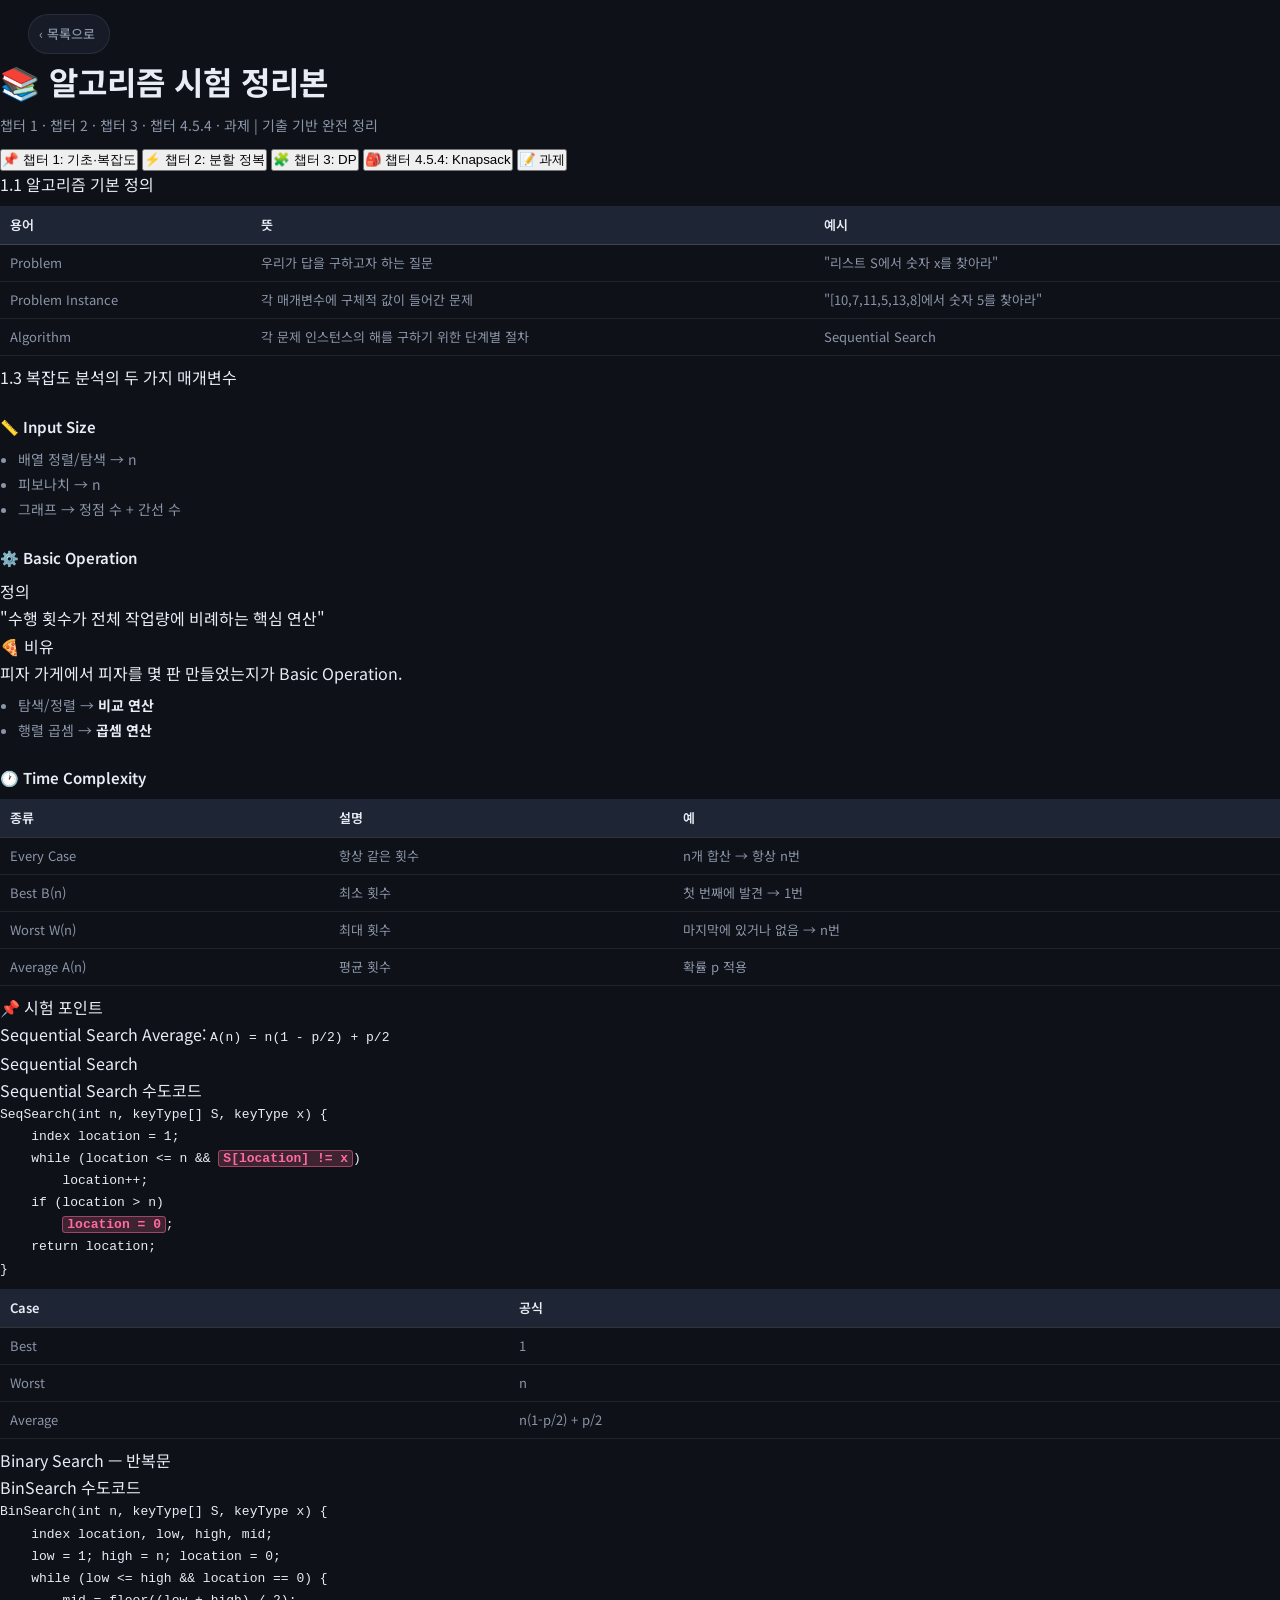
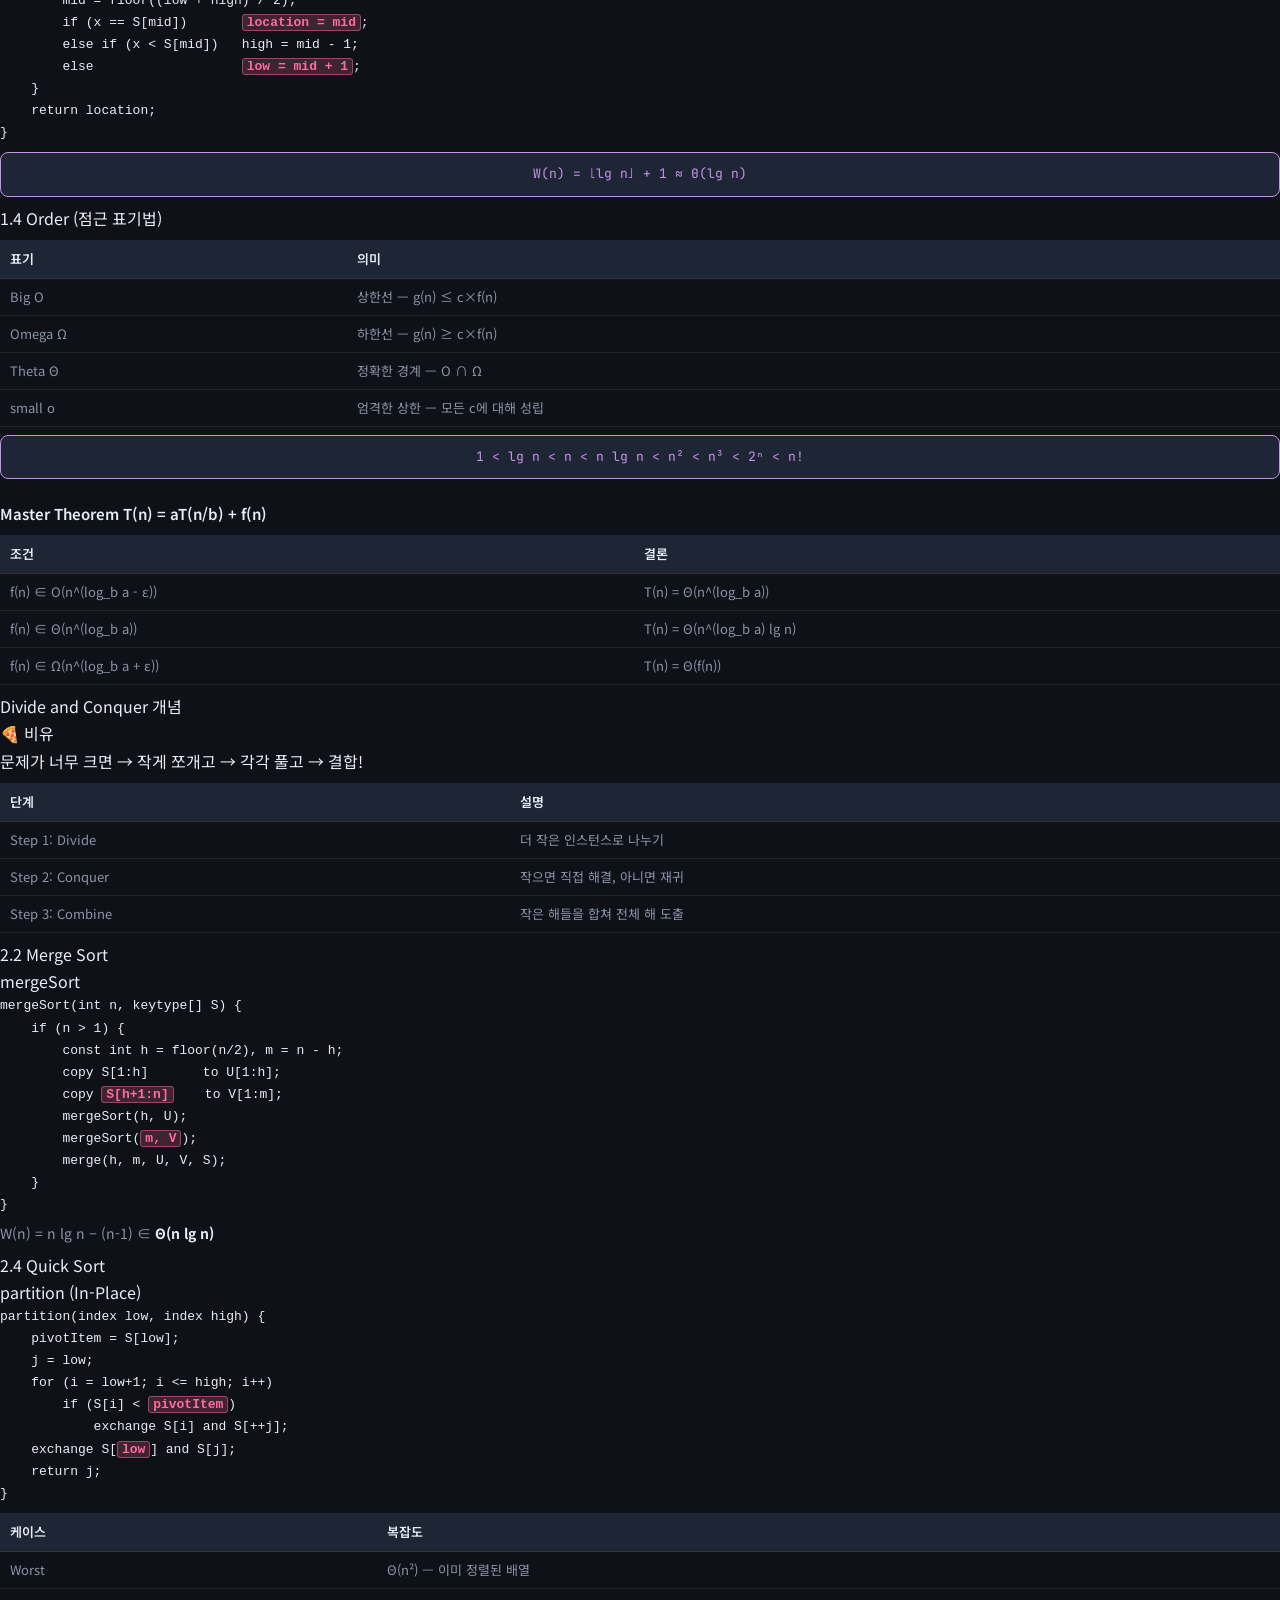
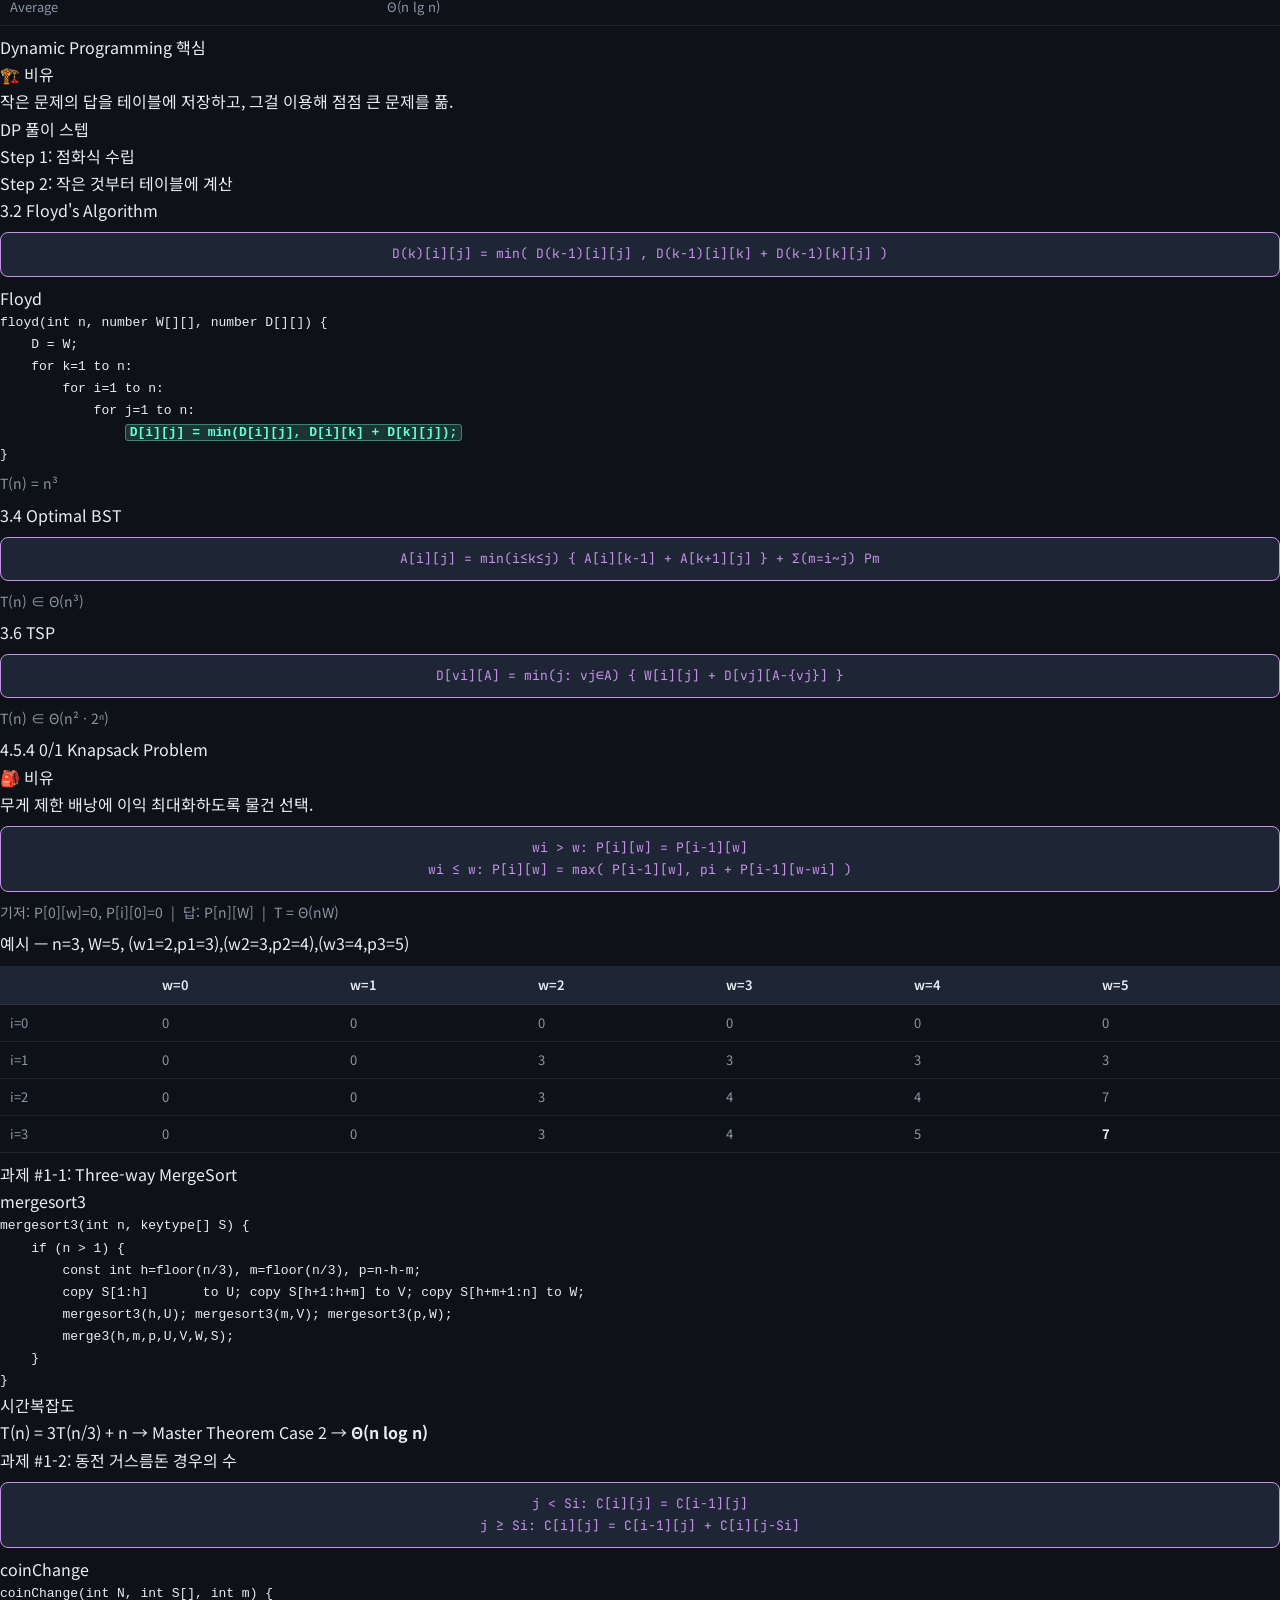
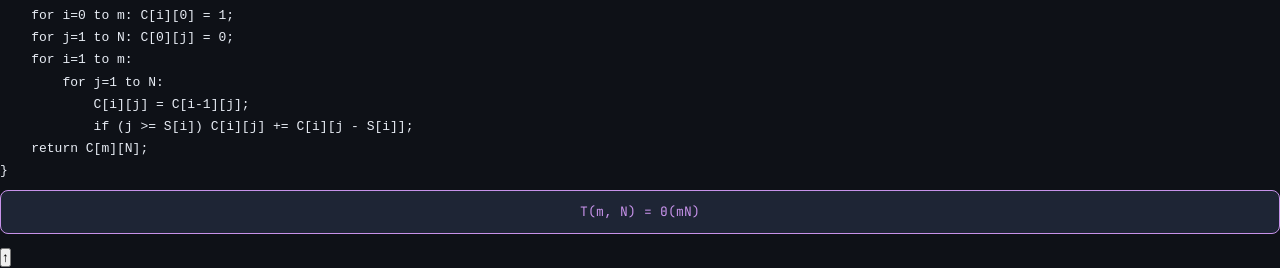
==== commit 24555bf1: "공통 css, js 파일 생성" ====
--- a/algorithm_midterm.html
+++ b/algorithm_midterm.html
@@ -4,787 +4,285 @@
 <meta charset="UTF-8">
 <meta name="viewport" content="width=device-width, initial-scale=1.0">
 <title>알고리즘 시험 정리본</title>
+<link rel="stylesheet" href="shared.css">
 <style>
-  @import url('https://fonts.googleapis.com/css2?family=Noto+Sans+KR:wght@300;400;500;700&family=JetBrains+Mono:wght@400;500&display=swap');
-  :root {
-    --bg: #0e1117; --surface: #161b27; --surface2: #1e2535;
-    --border: rgba(255,255,255,0.08); --border2: rgba(255,255,255,0.14);
-    --text: #e8edf5; --text2: #8b95a8; --text3: #5a6275;
-    --teal: #64ffda; --teal-dim: rgba(100,255,218,0.12);
-    --pink: #ff6b9d; --pink-dim: rgba(255,107,157,0.12);
-    --purple: #c792ea; --purple-dim: rgba(199,146,234,0.12);
-    --yellow: #ffcb6b; --yellow-dim: rgba(255,203,107,0.12);
-    --blue: #82aaff; --blue-dim: rgba(130,170,255,0.12);
-    --green: #7dda58; --green-dim: rgba(125,218,88,0.12);
-  }
-  * { box-sizing: border-box; margin: 0; padding: 0; }
-  body { font-family: 'Noto Sans KR', sans-serif; background: var(--bg); color: var(--text); min-height: 100vh; line-height: 1.7; }
-  .back-btn { display: inline-flex; align-items: center; gap: 6px; padding: 8px 14px 8px 10px; margin: 16px 24px; background: rgba(255,255,255,0.05); border: 1px solid rgba(255,255,255,0.1); border-radius: 20px; color: rgba(255,255,255,0.5); font-size: 13px; font-weight: 500; text-decoration: none; font-family: inherit; transition: all 0.15s; }
-  .back-btn:hover { background: rgba(255,255,255,0.1); color: rgba(255,255,255,0.9); }
-  .header { padding: 16px 32px 0; border-bottom: 1px solid var(--border); background: linear-gradient(180deg, rgba(100,255,218,0.03) 0%, transparent 100%); }
-  .header-top { display: flex; align-items: baseline; gap: 16px; margin-bottom: 24px; }
-  .header h1 { font-size: 22px; font-weight: 700; letter-spacing: -0.5px; }
-  .header-badge { font-size: 11px; padding: 3px 10px; border-radius: 20px; background: var(--teal-dim); color: var(--teal); border: 1px solid rgba(100,255,218,0.25); font-weight: 500; }
-  .ch-tabs { display: flex; gap: 4px; overflow-x: auto; scrollbar-width: none; }
-  .ch-tabs::-webkit-scrollbar { display: none; }
-  .ch-tab { padding: 10px 22px; border: none; background: transparent; cursor: pointer; font-family: 'Noto Sans KR', sans-serif; font-size: 13.5px; font-weight: 500; color: var(--text3); border-radius: 8px 8px 0 0; transition: all 0.2s; position: relative; top: 1px; white-space: nowrap; }
-  .ch-tab:hover { color: var(--text2); background: var(--surface); }
-  .ch-tab.on { color: var(--text); background: var(--surface); border: 1px solid var(--border); border-bottom-color: var(--surface); }
-  .ch-tab.on[data-ch="1"] { color: var(--teal); }
-  .ch-tab.on[data-ch="2"] { color: var(--blue); }
-  .ch-tab.on[data-ch="3"] { color: var(--purple); }
-  .ch-tab.on[data-ch="4"] { color: var(--yellow); }
-  .ch-tab.on[data-ch="hw"] { color: var(--pink); }
-  .main { display: flex; min-height: calc(100vh - 105px); }
-  .sidebar { width: 200px; flex-shrink: 0; background: var(--surface); border-right: 1px solid var(--border); padding: 20px 0; position: sticky; top: 0; height: calc(100vh - 105px); overflow-y: auto; }
-  .sidebar-label { font-size: 10px; font-weight: 700; letter-spacing: 1px; color: var(--text3); padding: 8px 20px 4px; text-transform: uppercase; }
-  .sub-tab { display: block; width: 100%; text-align: left; border: none; background: transparent; cursor: pointer; font-family: 'Noto Sans KR', sans-serif; font-size: 13px; color: var(--text2); padding: 8px 20px; transition: all 0.15s; border-left: 2px solid transparent; }
-  .sub-tab:hover { color: var(--text); background: var(--surface2); }
-  .sub-tab.on { color: var(--text); background: var(--surface2); font-weight: 500; }
-  .ch1 .sub-tab.on { border-left-color: var(--teal); color: var(--teal); }
-  .ch2 .sub-tab.on { border-left-color: var(--blue); color: var(--blue); }
-  .ch3 .sub-tab.on { border-left-color: var(--purple); color: var(--purple); }
-  .ch4 .sub-tab.on { border-left-color: var(--yellow); color: var(--yellow); }
-  .chHw .sub-tab.on { border-left-color: var(--pink); color: var(--pink); }
-  .content { flex: 1; padding: 32px 36px; overflow-y: auto; max-width: 860px; }
-  .ch-page { display: none; } .ch-page.on { display: block; }
-  .sub-page { display: none; } .sub-page.on { display: block; }
-  .page-title { font-size: 20px; font-weight: 700; margin-bottom: 6px; letter-spacing: -0.3px; }
-  .page-sub { font-size: 13px; color: var(--text2); margin-bottom: 28px; padding-bottom: 20px; border-bottom: 1px solid var(--border); }
-  h3 { font-size: 16px; font-weight: 600; margin: 28px 0 10px; color: var(--text); }
-  h4 { font-size: 14px; font-weight: 600; margin: 20px 0 8px; color: var(--text2); }
-  p { font-size: 14px; color: var(--text2); margin: 6px 0; line-height: 1.8; }
-  li { font-size: 14px; color: var(--text2); line-height: 1.8; }
-  ul { padding-left: 20px; margin: 8px 0; }
-  strong { color: var(--text); }
-  .card { background: var(--surface); border: 1px solid var(--border); border-radius: 10px; padding: 16px 18px; margin: 12px 0; }
-  .card-teal  { border-left: 3px solid var(--teal);   border-radius: 0 10px 10px 0; background: var(--surface); padding: 12px 16px; margin: 10px 0; }
-  .card-blue  { border-left: 3px solid var(--blue);   border-radius: 0 10px 10px 0; background: var(--surface); padding: 12px 16px; margin: 10px 0; }
-  .card-pink  { border-left: 3px solid var(--pink);   border-radius: 0 10px 10px 0; background: var(--surface); padding: 12px 16px; margin: 10px 0; }
-  .card-yellow{ border-left: 3px solid var(--yellow); border-radius: 0 10px 10px 0; background: var(--surface); padding: 12px 16px; margin: 10px 0; }
-  .card-purple{ border-left: 3px solid var(--purple); border-radius: 0 10px 10px 0; background: var(--surface); padding: 12px 16px; margin: 10px 0; }
-  .tip  { background: var(--purple-dim); border: 1px solid rgba(199,146,234,0.2); border-radius: 8px; padding: 12px 16px; margin: 12px 0; font-size: 13px; color: var(--purple); }
-  .warn { background: var(--pink-dim);   border: 1px solid rgba(255,107,157,0.2); border-radius: 8px; padding: 12px 16px; margin: 12px 0; font-size: 13px; color: var(--pink); }
-  .ok   { background: var(--teal-dim);   border: 1px solid rgba(100,255,218,0.2); border-radius: 8px; padding: 12px 16px; margin: 12px 0; font-size: 13px; color: var(--teal); }
-  .info { background: var(--blue-dim);   border: 1px solid rgba(130,170,255,0.2); border-radius: 8px; padding: 12px 16px; margin: 12px 0; font-size: 13px; color: var(--blue); }
-  .code { background: #0a0d14; border: 1px solid var(--border); border-radius: 8px; padding: 14px 16px; font-family: 'JetBrains Mono', monospace; font-size: 12.5px; line-height: 1.9; overflow-x: auto; white-space: pre; color: #c9d4e8; margin: 12px 0; }
-  .blank { background: rgba(255,107,157,0.2); border: 1px solid rgba(255,107,157,0.5); color: var(--pink); border-radius: 3px; padding: 0 0.3em; font-weight: 600; }
-  .basic-op { background: rgba(100,255,218,0.15); border: 1px solid rgba(100,255,218,0.4); color: var(--teal); border-radius: 3px; padding: 0 0.3em; font-weight: 600; }
-  .cm { color: #4a5568; font-style: italic; }
-  .badge { display: inline-block; padding: 2px 10px; border-radius: 20px; font-size: 11px; font-weight: 600; margin: 0 4px 4px 0; letter-spacing: 0.3px; }
-  .b-teal   { background: var(--teal-dim);   color: var(--teal);   border: 1px solid rgba(100,255,218,0.2); }
-  .b-pink   { background: var(--pink-dim);   color: var(--pink);   border: 1px solid rgba(255,107,157,0.2); }
-  .b-purple { background: var(--purple-dim); color: var(--purple); border: 1px solid rgba(199,146,234,0.2); }
-  .b-yellow { background: var(--yellow-dim); color: var(--yellow); border: 1px solid rgba(255,203,107,0.2); }
-  .b-blue   { background: var(--blue-dim);   color: var(--blue);   border: 1px solid rgba(130,170,255,0.2); }
-  .b-gray   { background: rgba(255,255,255,0.06); color: var(--text2); border: 1px solid var(--border); }
-  .formula { background: var(--surface2); border: 1px solid var(--purple); border-radius: 8px; padding: 10px 16px; margin: 10px 0; font-family: 'JetBrains Mono', monospace; font-size: 13px; color: var(--purple); text-align: center; }
-  .g2 { display: grid; grid-template-columns: 1fr 1fr; gap: 12px; margin: 12px 0; }
-  @media (max-width: 700px) { .g2 { grid-template-columns: 1fr; } .sidebar { width: 160px; } .content { padding: 20px 18px; } }
-  table { width: 100%; border-collapse: collapse; font-size: 13px; margin: 10px 0; }
-  th { padding: 9px 12px; text-align: left; font-weight: 600; background: var(--surface2); border-bottom: 1px solid var(--border2); color: var(--text); }
-  td { padding: 8px 12px; border-bottom: 1px solid var(--border); color: var(--text2); vertical-align: top; }
-  tr:hover td { background: rgba(255,255,255,0.02); }
-  ::-webkit-scrollbar { width: 6px; height: 6px; }
-  ::-webkit-scrollbar-track { background: transparent; }
-  ::-webkit-scrollbar-thumb { background: var(--border2); border-radius: 3px; }
+:root {
+  --a1:#64ffda;--a1d:rgba(100,255,218,0.12);
+  --a2:#82aaff;--a2d:rgba(130,170,255,0.12);
+  --a3:#c792ea;--a3d:rgba(199,146,234,0.12);
+  --a4:#ffcb6b;--a4d:rgba(255,203,107,0.12);
+  --ah:#ff6b9d;--ahd:rgba(255,107,157,0.12);
+}
+.header{background:linear-gradient(180deg,rgba(100,255,218,0.03) 0%,transparent 100%)}
+.header-badge{background:var(--a1d);color:var(--a1);border-color:rgba(100,255,218,0.25)}
+.ch-tab.on[data-ch="1"]{color:var(--a1)}
+.ch-tab.on[data-ch="2"]{color:var(--a2)}
+.ch-tab.on[data-ch="3"]{color:var(--a3)}
+.ch-tab.on[data-ch="4"]{color:var(--a4)}
+.ch-tab.on[data-ch="hw"]{color:var(--ah)}
+.ch1 .sub-tab.on{border-left-color:var(--a1);color:var(--a1)}
+.ch2 .sub-tab.on{border-left-color:var(--a2);color:var(--a2)}
+.ch3 .sub-tab.on{border-left-color:var(--a3);color:var(--a3)}
+.ch4 .sub-tab.on{border-left-color:var(--a4);color:var(--a4)}
+.chHw .sub-tab.on{border-left-color:var(--ah);color:var(--ah)}
+.cl-1{border-left-color:var(--a1)} .cl-2{border-left-color:var(--a2)}
+.cl-3{border-left-color:var(--a3)} .cl-4{border-left-color:var(--a4)}
+.cl-h{border-left-color:var(--ah)}
+.tip{background:var(--a3d);border-color:rgba(199,146,234,0.2);color:var(--a3)}
+.warn{background:var(--ahd);border-color:rgba(255,107,157,0.2);color:var(--ah)}
+.ok{background:var(--a1d);border-color:rgba(100,255,218,0.2);color:var(--a1)}
+.info{background:var(--a2d);border-color:rgba(130,170,255,0.2);color:var(--a2)}
+.formula{border-color:var(--a3);color:var(--a3)}
+.blank{color:var(--ah)}
+.basic-op{color:var(--a1)}
+.b-1{background:var(--a1d);color:var(--a1);border-color:rgba(100,255,218,0.2)}
+.b-2{background:var(--a2d);color:var(--a2);border-color:rgba(130,170,255,0.2)}
+.b-3{background:var(--a3d);color:var(--a3);border-color:rgba(199,146,234,0.2)}
+.b-4{background:var(--a4d);color:var(--a4);border-color:rgba(255,203,107,0.2)}
+.b-h{background:var(--ahd);color:var(--ah);border-color:rgba(255,107,157,0.2)}
+.b-gray{background:rgba(255,255,255,0.06);color:var(--tx2);border-color:var(--bor)}
 </style>
 </head>
 <body>
-
 <a class="back-btn" href="index.html">&#8249; 목록으로</a>
 
-<div class="header">
-  <div class="header-top">
-    <h1>알고리즘 시험 정리본</h1>
-    <span class="header-badge">Ch.1 ~ Ch.4.5.4 + 과제</span>
-  </div>
-  <div class="ch-tabs">
-    <button class="ch-tab on" data-ch="1" onclick="showCh('1')">Ch.1 기초·복잡도</button>
-    <button class="ch-tab" data-ch="2" onclick="showCh('2')">Ch.2 분할 정복</button>
-    <button class="ch-tab" data-ch="3" onclick="showCh('3')">Ch.3 Dynamic Programming</button>
-    <button class="ch-tab" data-ch="4" onclick="showCh('4')">Ch.4.5.4 Knapsack</button>
-    <button class="ch-tab" data-ch="hw" onclick="showCh('hw')">과제</button>
-  </div>
-</div>
-
-<div class="main">
-<nav class="sidebar ch1" id="sidebar">
-  <div id="menu-1">
-    <div class="sidebar-label">1.1 기본 정의</div>
-    <button class="sub-tab on" onclick="showSub('1','def')">Problem / Algorithm</button>
-    <div class="sidebar-label">1.3 복잡도 분석</div>
-    <button class="sub-tab" onclick="showSub('1','complexity')">Input Size / Basic Op</button>
-    <button class="sub-tab" onclick="showSub('1','seqsearch')">Sequential Search</button>
-    <button class="sub-tab" onclick="showSub('1','binsearch')">Binary Search</button>
-    <button class="sub-tab" onclick="showSub('1','fib')">Fibonacci</button>
-    <div class="sidebar-label">1.4 Order</div>
-    <button class="sub-tab" onclick="showSub('1','order')">Big O / Ω / Θ / small o</button>
-    <button class="sub-tab" onclick="showSub('1','examples')">T/F 예시 모음</button>
-    <button class="sub-tab" onclick="showSub('1','master')">Master Theorem</button>
-  </div>
-  <div id="menu-2" style="display:none">
-    <div class="sidebar-label">개념</div>
-    <button class="sub-tab on" onclick="showSub('2','dnc')">Divide and Conquer</button>
-    <div class="sidebar-label">2.1 Binary Search</div>
-    <button class="sub-tab" onclick="showSub('2','binsearch2')">재귀 버전</button>
-    <div class="sidebar-label">2.2 Merge Sort</div>
-    <button class="sub-tab" onclick="showSub('2','mergesort')">mergeSort 코드</button>
-    <button class="sub-tab" onclick="showSub('2','merge')">merge 코드</button>
-    <button class="sub-tab" onclick="showSub('2','mergecomp')">시간복잡도</button>
-    <div class="sidebar-label">2.4 Quick Sort</div>
-    <button class="sub-tab" onclick="showSub('2','quicksort')">quickSort 코드</button>
-    <button class="sub-tab" onclick="showSub('2','partition')">partition 코드</button>
-    <button class="sub-tab" onclick="showSub('2','partexample')">partition 실행 예시</button>
-    <button class="sub-tab" onclick="showSub('2','quickcomp')">시간복잡도</button>
-    <div class="sidebar-label">2.7 임계값</div>
-    <button class="sub-tab" onclick="showSub('2','threshold')">Threshold</button>
-  </div>
-  <div id="menu-3" style="display:none">
-    <div class="sidebar-label">개념</div>
-    <button class="sub-tab on" onclick="showSub('3','dp')">DP란?</button>
-    <div class="sidebar-label">3.1 Binomial</div>
-    <button class="sub-tab" onclick="showSub('3','binom')">이항계수</button>
-    <div class="sidebar-label">3.2 Floyd</div>
-    <button class="sub-tab" onclick="showSub('3','floyd')">최단 경로</button>
-    <div class="sidebar-label">3.4 Optimal BST</div>
-    <button class="sub-tab" onclick="showSub('3','obst')">최적 이진탐색트리</button>
-    <button class="sub-tab" onclick="showSub('3','obstex')">A값 계산 예시</button>
-    <div class="sidebar-label">3.6 TSP</div>
-    <button class="sub-tab" onclick="showSub('3','tsp')">외판원 문제</button>
-  </div>
-  <div id="menu-4" style="display:none">
-    <div class="sidebar-label">4.5.4 Knapsack</div>
-    <button class="sub-tab on" onclick="showSub('4','knap')">문제 정의</button>
-    <button class="sub-tab" onclick="showSub('4','knapform')">점화식</button>
-    <button class="sub-tab" onclick="showSub('4','knapex')">테이블 예시</button>
-    <button class="sub-tab" onclick="showSub('4','knapcomp')">시간복잡도</button>
-  </div>
-  <div id="menu-hw" style="display:none">
-    <div class="sidebar-label">문제 1: Three-way</div>
-    <button class="sub-tab on" onclick="showSub('hw','hw1q')">문제 해석</button>
-    <button class="sub-tab" onclick="showSub('hw','hw1code')">수도코드</button>
-    <button class="sub-tab" onclick="showSub('hw','hw1comp')">시간복잡도</button>
-    <div class="sidebar-label">문제 2: 동전 거스름돈</div>
-    <button class="sub-tab" onclick="showSub('hw','hw2q')">문제 해석</button>
-    <button class="sub-tab" onclick="showSub('hw','hw2idea')">아이디어</button>
-    <button class="sub-tab" onclick="showSub('hw','hw2code')">수도코드</button>
-    <button class="sub-tab" onclick="showSub('hw','hw2comp')">시간복잡도</button>
-  </div>
+
+<header>
+  <h1>📚 알고리즘 시험 정리본</h1>
+  <p>챕터 1 · 챕터 2 · 챕터 3 · 챕터 4.5.4 · 과제 | 기출 기반 완전 정리</p>
+</header>
+
+<nav class="tab-nav">
+  <button class="tab-btn active" onclick="showTab('ch1')">📌 챕터 1: 기초·복잡도</button>
+  <button class="tab-btn" onclick="showTab('ch2')">⚡ 챕터 2: 분할 정복</button>
+  <button class="tab-btn" onclick="showTab('ch3')">🧩 챕터 3: DP</button>
+  <button class="tab-btn" onclick="showTab('ch4')">🎒 챕터 4.5.4: Knapsack</button>
+  <button class="tab-btn" onclick="showTab('hw')">📝 과제</button>
 </nav>
 
-<main class="content">
-
-<!-- Ch.1 -->
-<div class="ch-page on" id="ch-1">
-  <div class="sub-page on" id="sub-1-def">
-    <div class="page-title">1.1 기본 정의</div>
-    <div class="page-sub">알고리즘을 이해하기 위한 세 가지 핵심 용어</div>
+<div id="ch1" class="tab-content active">
+  <div class="section">
+    <div class="section-title">1.1 알고리즘 기본 정의</div>
     <table>
       <tr><th>용어</th><th>뜻</th><th>예시</th></tr>
-      <tr><td><span class="badge b-teal">Problem</span></td><td>우리가 답을 구하고자 하는 질문</td><td>"리스트 S에서 숫자 x를 찾아라"</td></tr>
-      <tr><td><span class="badge b-blue">Problem Instance</span></td><td>각 매개변수에 구체적 값이 들어간 문제</td><td>"[10,7,11,5,13,8]에서 숫자 5를 찾아라"</td></tr>
-      <tr><td><span class="badge b-purple">Algorithm</span></td><td>각 문제 인스턴스의 해를 구하기 위한 단계별 절차</td><td>Sequential Search</td></tr>
-    </table>
-    <div class="card-teal" style="margin-top:16px"><span class="badge b-teal">비유</span><p style="margin-top:8px">Problem = "피자 만들기", Problem Instance = "페퍼로니 피자 2판", Algorithm = 레시피</p></div>
-  </div>
-  <div class="sub-page" id="sub-1-complexity">
-    <div class="page-title">1.3 복잡도 분석의 두 매개변수</div>
-    <div class="page-sub">시간복잡도를 구하려면 이 두 가지를 먼저 정해야 해요</div>
-    <h3>📏 Input Size (입력 크기)</h3>
-    <table>
-      <tr><th>문제 종류</th><th>Input Size</th></tr>
-      <tr><td>배열 정렬/탐색</td><td>n (배열 크기)</td></tr>
-      <tr><td>피보나치</td><td>n (단일 숫자)</td></tr>
-      <tr><td>그래프 문제</td><td>정점 수 + 간선 수</td></tr>
-    </table>
-    <h3>⚙️ Basic Operation (기본 연산)</h3>
-    <div class="card-blue"><span class="badge b-blue">정의</span><p style="margin-top:8px">"수행 횟수가 전체 작업량에 비례하는 핵심 연산" → 이걸 몇 번 했는지 세면 = 시간복잡도!</p></div>
+      <tr><td><span class="tag tag-green">Problem</span></td><td>우리가 답을 구하고자 하는 질문</td><td>"리스트 S에서 숫자 x를 찾아라"</td></tr>
+      <tr><td><span class="tag tag-blue">Problem Instance</span></td><td>각 매개변수에 구체적 값이 들어간 문제</td><td>"[10,7,11,5,13,8]에서 숫자 5를 찾아라"</td></tr>
+      <tr><td><span class="tag tag-purple">Algorithm</span></td><td>각 문제 인스턴스의 해를 구하기 위한 단계별 절차</td><td>Sequential Search</td></tr>
+    </table>
+  </div>
+  <div class="section">
+    <div class="section-title">1.3 복잡도 분석의 두 가지 매개변수</div>
+    <h3>📏 Input Size</h3>
+    <ul>
+      <li>배열 정렬/탐색 → <span class="tag tag-green">n</span></li>
+      <li>피보나치 → <span class="tag tag-green">n</span></li>
+      <li>그래프 → <span class="tag tag-green">정점 수 + 간선 수</span></li>
+    </ul>
+    <h3>⚙️ Basic Operation</h3>
+    <div class="concept-box"><div class="label">정의</div>"수행 횟수가 전체 작업량에 비례하는 핵심 연산"</div>
+    <div class="concept-box analogy"><div class="label">🍕 비유</div>피자 가게에서 피자를 몇 판 만들었는지가 Basic Operation.</div>
     <ul><li>탐색/정렬 → <strong>비교 연산</strong></li><li>행렬 곱셈 → <strong>곱셈 연산</strong></li></ul>
-    <h3>🕐 시간복잡도 종류</h3>
-    <table>
-      <tr><th>종류</th><th>설명</th><th>Sequential Search 예</th></tr>
-      <tr><td><span class="badge b-teal">Every Case</span></td><td>항상 같은 횟수</td><td>n개 합산 → 항상 n번</td></tr>
-      <tr><td><span class="badge b-yellow">Best B(n)</span></td><td>최솟값</td><td>첫 번째에 발견 → 1번</td></tr>
-      <tr><td><span class="badge b-pink">Worst W(n)</span></td><td>최댓값 (보장의 의미)</td><td>마지막에 있거나 없음 → n번</td></tr>
-      <tr><td><span class="badge b-blue">Average A(n)</span></td><td>평균값</td><td>확률 p 적용</td></tr>
-    </table>
-    <div class="ok">Sequential Search Average: A(n) = n(1 - p/2) + p/2 &nbsp;(p = x가 배열에 있을 확률)</div>
-  </div>
-  <div class="sub-page" id="sub-1-seqsearch">
-    <div class="page-title">Sequential Search (순차 탐색)</div>
-    <div class="page-sub">앞에서부터 하나씩 찾는 가장 단순한 탐색</div>
-    <div class="card-teal"><span class="badge b-teal">비유</span><p style="margin-top:6px">책장에서 책 찾기. 왼쪽부터 한 권씩 확인하다가 찾으면 멈춤.</p></div>
-    <div class="code">SeqSearch(int n, keyType[] S, keyType x) {
+    <h3>🕐 Time Complexity</h3>
+    <table>
+      <tr><th>종류</th><th>설명</th><th>예</th></tr>
+      <tr><td><span class="tag tag-green">Every Case</span></td><td>항상 같은 횟수</td><td>n개 합산 → 항상 n번</td></tr>
+      <tr><td><span class="tag tag-yellow">Best B(n)</span></td><td>최소 횟수</td><td>첫 번째에 발견 → 1번</td></tr>
+      <tr><td><span class="tag tag-pink">Worst W(n)</span></td><td>최대 횟수</td><td>마지막에 있거나 없음 → n번</td></tr>
+      <tr><td><span class="tag tag-blue">Average A(n)</span></td><td>평균 횟수</td><td>확률 p 적용</td></tr>
+    </table>
+    <div class="quiz-hint"><div class="q-label">📌 시험 포인트</div>Sequential Search Average: <code>A(n) = n(1 - p/2) + p/2</code></div>
+  </div>
+  <div class="section">
+    <div class="section-title">Sequential Search</div>
+    <div class="code-wrap"><div class="code-header"><div class="dot"></div><span>Sequential Search 수도코드</span></div>
+    <pre><code>SeqSearch(int n, keyType[] S, keyType x) {
     index location = 1;
-    while (location &lt;= n &amp;&amp; <span class="blank">S[location] != x</span>)   <span class="cm">// ← 빈칸! 비교 조건</span>
+    while (location &lt;= n &amp;&amp; <span class="blank">S[location] != x</span>)
         location++;
     if (location &gt; n)
-        <span class="blank">location = 0</span>;   <span class="cm">// ← 빈칸! 못 찾은 경우 0 반환</span>
+        <span class="blank">location = 0</span>;
     return location;
-}</div>
-    <p><span class="badge b-teal">Basic Operation</span>: S[location]과 x의 비교</p>
-    <table style="margin-top:12px">
-      <tr><th>Case</th><th>공식</th><th>상황</th></tr>
-      <tr><td>Best</td><td>1</td><td>첫 번째에 바로 발견</td></tr>
-      <tr><td>Worst</td><td>n</td><td>마지막에 있거나 없음</td></tr>
-      <tr><td>Average</td><td>n(1-p/2) + p/2</td><td>확률 p 고려</td></tr>
-    </table>
-    <h4>실행 예시 — S=[10, 7, 11, 5, 13], x=11</h4>
-    <div class="card">
-      <p>① location=1, S[1]=10 ≠ 11 → location++</p>
-      <p>② location=2, S[2]=7 ≠ 11 → location++</p>
-      <p>③ location=3, <strong>S[3]=11 = 11</strong> → while 종료, return 3 ✓</p>
-    </div>
-  </div>
-  <div class="sub-page" id="sub-1-binsearch">
-    <div class="page-title">Binary Search — 반복문 버전 (Ch.1)</div>
-    <div class="page-sub">정렬된 배열에서 절반씩 줄여가며 탐색</div>
-    <div class="card-blue"><span class="badge b-blue">비유</span><p style="margin-top:6px">전화번호부에서 'ㅎ' 찾기. 중간 펼치고 → 앞인지 뒤인지 결정 → 절반씩 버리기. <strong>반드시 정렬된 배열 필요!</strong></p></div>
-    <div class="code">BinSearch(int n, keyType[] S, keyType x) {
+}</code></pre></div>
+    <table><tr><th>Case</th><th>공식</th></tr><tr><td>Best</td><td>1</td></tr><tr><td>Worst</td><td>n</td></tr><tr><td>Average</td><td>n(1-p/2) + p/2</td></tr></table>
+  </div>
+  <div class="section">
+    <div class="section-title">Binary Search — 반복문</div>
+    <div class="code-wrap"><div class="code-header"><div class="dot"></div><span>BinSearch 수도코드</span></div>
+    <pre><code>BinSearch(int n, keyType[] S, keyType x) {
     index location, low, high, mid;
-    low = 1;  high = n;  location = 0;
+    low = 1; high = n; location = 0;
     while (low &lt;= high &amp;&amp; location == 0) {
         mid = floor((low + high) / 2);
-        if (x == S[mid])       <span class="blank">location = mid</span>;    <span class="cm">// ← 빈칸!</span>
+        if (x == S[mid])       <span class="blank">location = mid</span>;
         else if (x &lt; S[mid])   high = mid - 1;
-        else                   <span class="blank">low = mid + 1</span>;   <span class="cm">// ← 빈칸!</span>
+        else                   <span class="blank">low = mid + 1</span>;
     }
     return location;
-}</div>
-    <p><span class="badge b-teal">Basic Operation</span>: x와 S[mid] 비교</p>
+}</code></pre></div>
     <div class="formula">W(n) = ⌊lg n⌋ + 1 ≈ Θ(lg n)</div>
   </div>
-  <div class="sub-page" id="sub-1-fib">
-    <div class="page-title">Fibonacci (재귀 vs 반복)</div>
-    <div class="page-sub">같은 문제를 두 가지 방식으로 풀면 효율이 완전히 달라져요</div>
-    <div class="g2">
-      <div><h4>❌ 재귀 버전 (비효율)</h4>
-        <div class="code">Fib(int n) {
-    if (n &lt;= 1)  return n;
-    else
-        return Fib(n-1) + <span class="blank">Fib(n-2)</span>; <span class="cm">// ← 빈칸!</span>
-}</div>
-        <p><span class="badge b-pink">T(n) ≥ 2^(n/2)</span> 지수적 증가</p>
-      </div>
-      <div><h4>✅ 반복 버전 (효율)</h4>
-        <div class="code">Fib2(int n) {
-    f[0] = 0;
-    if (n &gt; 0) {
-        f[1] = 1;
-        for (i=2; i&lt;=n; i++)
-            f[i] = <span class="blank">f[i-1] + f[i-2]</span>; <span class="cm">// ← 빈칸!</span>
-    }
-    return f[n];
-}</div>
-        <p><span class="badge b-teal">T(n) = n+1</span> 선형 시간</p>
-      </div>
-    </div>
-  </div>
-  <div class="sub-page" id="sub-1-order">
-    <div class="page-title">1.4 Order — 점근 표기법</div>
-    <div class="page-sub">n이 충분히 커지면 최고차항이 전체를 지배해요</div>
-    <div class="card-blue"><span class="badge b-blue">핵심</span><p style="margin-top:6px">0.1n² + n + 100 → n이 커지면 결국 <strong>Θ(n²)</strong>처럼 행동. 나머지 항은 무시!</p></div>
-    <table>
-      <tr><th>표기</th><th>조건</th><th>의미</th></tr>
-      <tr><td><span class="badge b-teal">Big O</span></td><td>∃c&gt;0, ∃N≥0 s.t. g(n) ≤ c×f(n), ∀n≥N</td><td><strong>상한선</strong></td></tr>
-      <tr><td><span class="badge b-yellow">Omega Ω</span></td><td>∃c&gt;0, ∃N≥0 s.t. g(n) ≥ c×f(n), ∀n≥N</td><td><strong>하한선</strong></td></tr>
-      <tr><td><span class="badge b-purple">Theta Θ</span></td><td>O(f(n)) ∩ Ω(f(n))</td><td><strong>정확한 경계</strong></td></tr>
-      <tr><td><span class="badge b-pink">small o</span></td><td>∀c&gt;0, ∃N≥0 s.t. g(n) ≤ c×f(n), ∀n≥N</td><td><strong>엄격한 상한 (모든 c에 대해)</strong></td></tr>
-    </table>
-    <div class="g2">
-      <div class="card-teal"><span class="badge b-teal">Big O: ∃c 하나면 됨</span><p style="margin-top:6px">n²+10n ∈ O(n²) → c=2, N=10 하나만 찾으면 OK</p></div>
-      <div class="card-pink"><span class="badge b-pink">small o: 모든 c에 대해</span><p style="margin-top:6px">n ∈ o(n²) → 어떤 c를 잡아도 결국 n ≤ cn² 성립</p></div>
-    </div>
-    <h3>복잡도 순서</h3>
+  <div class="section">
+    <div class="section-title">1.4 Order (점근 표기법)</div>
+    <table>
+      <tr><th>표기</th><th>의미</th></tr>
+      <tr><td><span class="tag tag-green">Big O</span></td><td>상한선 — g(n) ≤ c×f(n)</td></tr>
+      <tr><td><span class="tag tag-yellow">Omega Ω</span></td><td>하한선 — g(n) ≥ c×f(n)</td></tr>
+      <tr><td><span class="tag tag-purple">Theta Θ</span></td><td>정확한 경계 — O ∩ Ω</td></tr>
+      <tr><td><span class="tag tag-pink">small o</span></td><td>엄격한 상한 — 모든 c에 대해 성립</td></tr>
+    </table>
     <div class="formula">1 &lt; lg n &lt; n &lt; n lg n &lt; n² &lt; n³ &lt; 2ⁿ &lt; n!</div>
-    <h3>Order의 주요 성질</h3>
-    <ul>
-      <li>g(n) ∈ O(f(n)) ↔ f(n) ∈ Ω(g(n))</li>
-      <li>g(n) ∈ Θ(f(n)) ↔ f(n) ∈ Θ(g(n))</li>
-      <li>로그 밑이 달라도 Θ는 같음: log_a(n) ∈ Θ(log_b(n))</li>
-      <li>b&gt;a&gt;0 이면 aⁿ ∈ o(bⁿ)</li>
-      <li>n!은 어떤 지수함수보다도 빠르게 증가: aⁿ ∈ o(n!)</li>
-    </ul>
-  </div>
-  <div class="sub-page" id="sub-1-examples">
-    <div class="page-title">T/F 예시 모음</div>
-    <div class="page-sub">시험 빈출! 보기 보고 Yes/No 판단하는 문제</div>
-    <table>
-      <tr><th>문제</th><th>답</th><th>이유</th></tr>
-      <tr><td>n²+10n ∈ O(n²)</td><td><span class="badge b-teal">Yes</span></td><td>c=2, N=10 존재</td></tr>
-      <tr><td>5n² ∈ O(n²)</td><td><span class="badge b-teal">Yes</span></td><td>c=5, N=0 존재</td></tr>
-      <tr><td>n ∈ O(n²)</td><td><span class="badge b-teal">Yes</span></td><td>c=1, N=1 존재</td></tr>
-      <tr><td>n² ∈ O(n²+10n)</td><td><span class="badge b-teal">Yes</span></td><td>c=1, N=0 존재</td></tr>
-      <tr><td>n³ ∈ O(n²)</td><td><span class="badge b-pink">No</span></td><td>n³≤cn² → n≤c 불가 (모순)</td></tr>
-      <tr><td>n²+10n ∈ Ω(n²)</td><td><span class="badge b-teal">Yes</span></td><td>c=1, N=0 존재</td></tr>
-      <tr><td>n³ ∈ Ω(n²)</td><td><span class="badge b-teal">Yes</span></td><td>c=1, N=1 존재</td></tr>
-      <tr><td>n ∈ Ω(n²)</td><td><span class="badge b-pink">No</span></td><td>n≥cn² → 1/c≥n 불가 (모순)</td></tr>
-      <tr><td>n²+10n ∈ Θ(n²)</td><td><span class="badge b-teal">Yes</span></td><td>O이면서 Ω이므로</td></tr>
-      <tr><td>n ∈ Θ(n²)</td><td><span class="badge b-pink">No</span></td><td>Ω(n²) 불성립</td></tr>
-      <tr><td>n ∈ o(n²)</td><td><span class="badge b-teal">Yes</span></td><td>∀c, N=⌈1/c⌉ 존재</td></tr>
-      <tr><td>n³ ∈ o(n²)</td><td><span class="badge b-pink">No</span></td><td>n³≤cn² → n≤c 불가</td></tr>
-      <tr><td>n ∈ o(5n)</td><td><span class="badge b-pink">No</span></td><td>같은 성장률 → small o 불성립</td></tr>
-    </table>
-  </div>
-  <div class="sub-page" id="sub-1-master">
-    <div class="page-title">Master Theorem</div>
-    <div class="page-sub">T(n) = aT(n/b) + f(n) 형태의 점화식을 빠르게 풀어요</div>
-    <table>
-      <tr><th>Case</th><th>조건</th><th>결론</th></tr>
-      <tr><td>Case 1</td><td>f(n) ∈ O(n^(log_b a − ε))</td><td>T(n) = Θ(n^(log_b a))</td></tr>
-      <tr><td>Case 2</td><td>f(n) ∈ Θ(n^(log_b a))</td><td>T(n) = Θ(n^(log_b a) · lg n)</td></tr>
-      <tr><td>Case 3</td><td>f(n) ∈ Ω(n^(log_b a + ε))</td><td>T(n) = Θ(f(n))</td></tr>
-    </table>
-    <h4>시험 예시</h4>
-    <div class="card"><p><strong>T(n) = 4T(n/2) + 5n</strong><br>a=4, b=2, log₂4=2, f(n)=5n=O(n^(2-1)) → Case 1 → <strong>Θ(n²)</strong></p></div>
-    <div class="card"><p><strong>T(n) = 2T(n/2) + n</strong> (MergeSort)<br>a=2, b=2, log₂2=1, f(n)=n=Θ(n¹) → Case 2 → <strong>Θ(n lg n)</strong></p></div>
-    <div class="card"><p><strong>T(n) = 3T(n/3) + n</strong> (Three-way MergeSort)<br>a=3, b=3, log₃3=1, f(n)=n=Θ(n¹) → Case 2 → <strong>Θ(n lg n)</strong></p></div>
-  </div>
-</div>
-
-<!-- Ch.2 -->
-<div class="ch-page" id="ch-2">
-  <div class="sub-page on" id="sub-2-dnc">
-    <div class="page-title">Divide and Conquer 개념</div>
-    <div class="page-sub">Ch.2의 핵심 알고리즘 설계 기법</div>
-    <div class="card-blue"><span class="badge b-blue">비유</span><p style="margin-top:6px">문제가 너무 크면 → 작게 쪼개고 → 각각 풀고 → 결합!</p></div>
+    <h3>Master Theorem T(n) = aT(n/b) + f(n)</h3>
+    <table>
+      <tr><th>조건</th><th>결론</th></tr>
+      <tr><td>f(n) ∈ O(n^(log_b a - ε))</td><td>T(n) = Θ(n^(log_b a))</td></tr>
+      <tr><td>f(n) ∈ Θ(n^(log_b a))</td><td>T(n) = Θ(n^(log_b a) lg n)</td></tr>
+      <tr><td>f(n) ∈ Ω(n^(log_b a + ε))</td><td>T(n) = Θ(f(n))</td></tr>
+    </table>
+  </div>
+</div>
+
+<div id="ch2" class="tab-content">
+  <div class="section">
+    <div class="section-title">Divide and Conquer 개념</div>
+    <div class="concept-box analogy"><div class="label">🍕 비유</div>문제가 너무 크면 → 작게 쪼개고 → 각각 풀고 → 결합!</div>
     <table>
       <tr><th>단계</th><th>설명</th></tr>
-      <tr><td><span class="badge b-teal">Step 1: Divide</span></td><td>더 작은 인스턴스로 나누기</td></tr>
-      <tr><td><span class="badge b-yellow">Step 2: Conquer</span></td><td>작으면 직접 해결, 아니면 재귀</td></tr>
-      <tr><td><span class="badge b-pink">Step 3: Combine</span></td><td>(필요한 경우) 작은 해들을 합쳐 전체 해 도출</td></tr>
-    </table>
-    <div class="warn"><strong>D&amp;C 쓰면 안 되는 경우 (2.8)</strong><br>
-    Case 1: 크기 n이 각각 거의 크기 n인 2개 이상으로 분할 → 문제 크기 감소 없음<br>
-    Case 2: 크기 n이 거의 n개의 크기 n/c 인스턴스로 분할 → 부분 문제 수가 너무 많음</div>
-  </div>
-  <div class="sub-page" id="sub-2-binsearch2">
-    <div class="page-title">2.1 Binary Search — 재귀 버전</div>
-    <div class="page-sub">Ch.1 반복문 버전과 같은 알고리즘, D&C 방식으로 재구현</div>
-    <div class="code">location(index low, index high) {
-    index mid;
-    if (low &gt; high)  return 0;                     <span class="cm">// 못 찾은 경우</span>
-    else {
-        mid = floor((low + high) / 2);
-        if (x == S[mid])       return mid;           <span class="cm">// 발견!</span>
-        else if (x &lt; S[mid])  return location(low, mid-1);   <span class="cm">// 왼쪽 재귀</span>
-        else                   return location(mid+1, high);  <span class="cm">// 오른쪽 재귀</span>
-    }
-}
-<span class="cm">// 초기 호출: location(1, n)</span></div>
-    <p><span class="badge b-teal">Basic Operation</span>: x와 S[mid] 비교</p>
-    <div class="formula">W(n) = 1 + lg n &nbsp; (n = 2ᵏ 가정) &nbsp;|&nbsp; 점화식: W(n) = W(n/2) + 1, W(1) = 1</div>
-  </div>
-  <div class="sub-page" id="sub-2-mergesort">
-    <div class="page-title">2.2 MergeSort — mergeSort 코드</div>
-    <div class="page-sub">배열을 절반씩 나눠서 각각 정렬 후 합치기</div>
-    <div class="card-blue"><span class="badge b-blue">비유</span><p style="margin-top:6px">카드 더미를 절반씩 나눠서 각각 정렬한 뒤, 두 더미를 크기 순으로 합치기.</p></div>
-    <div class="code">mergeSort(int n, keytype[] S) {
+      <tr><td><span class="tag tag-green">Step 1: Divide</span></td><td>더 작은 인스턴스로 나누기</td></tr>
+      <tr><td><span class="tag tag-yellow">Step 2: Conquer</span></td><td>작으면 직접 해결, 아니면 재귀</td></tr>
+      <tr><td><span class="tag tag-pink">Step 3: Combine</span></td><td>작은 해들을 합쳐 전체 해 도출</td></tr>
+    </table>
+  </div>
+  <div class="section">
+    <div class="section-title">2.2 Merge Sort</div>
+    <div class="code-wrap"><div class="code-header"><div class="dot"></div><span>mergeSort</span></div>
+    <pre><code>mergeSort(int n, keytype[] S) {
     if (n &gt; 1) {
         const int h = floor(n/2), m = n - h;
-        keytype[] U = new keytype[1..h],
-                  V = new keytype[1..m];
-        copy S[1:h]     to U[1:h];      <span class="cm">// 왼쪽 절반 복사</span>
-        copy <span class="blank">S[h+1:n]</span>  to V[1:m];   <span class="cm">// ← 빈칸! 오른쪽 절반</span>
+        copy S[1:h]       to U[1:h];
+        copy <span class="blank">S[h+1:n]</span>    to V[1:m];
         mergeSort(h, U);
-        mergeSort(<span class="blank">m, V</span>);            <span class="cm">// ← 빈칸!</span>
+        mergeSort(<span class="blank">m, V</span>);
         merge(h, m, U, V, S);
     }
-}</div>
-  </div>
-  <div class="sub-page" id="sub-2-merge">
-    <div class="page-title">2.2 MergeSort — merge 코드</div>
-    <div class="page-sub">정렬된 두 배열을 하나로 합치는 핵심 함수</div>
-    <div class="code">merge(int h, int m, keytype[] U, keytype[] V, keytype[] S) {
-    index i=1, j=1, k=1;
-    while (i &lt;= h &amp;&amp; j &lt;= m) {
-        if (U[i] &lt; V[j]) { S[k] = U[i]; i++; }
-        else              { S[k] = V[j]; j++; }
-        k++;
-    }
-    if (i &gt; h)  copy V[j:m] to S[k:h+m];       <span class="cm">// U 소진 → 나머지 V 복사</span>
-    else        copy <span class="blank">U[i:h]</span> to S[k:h+m];   <span class="cm">// ← 빈칸! V 소진</span>
-}</div>
-    <p><span class="badge b-teal">Basic Operation</span>: U[i]와 V[j] 비교</p>
-    <table>
-      <tr><th>Case</th><th>공식</th></tr>
-      <tr><td>Best B(h,m)</td><td>min(h,m)</td></tr>
-      <tr><td>Worst W(h,m)</td><td>h+m-1</td></tr>
-    </table>
-  </div>
-  <div class="sub-page" id="sub-2-mergecomp">
-    <div class="page-title">2.2 MergeSort — 시간복잡도</div>
-    <div class="page-sub">전체 MergeSort의 Worst Case 분석</div>
-    <div class="formula">W(n) = 2W(n/2) + n − 1 &nbsp; → &nbsp; W(n) = n lg n − (n−1) ∈ Θ(n lg n)</div>
-    <h4>실행 예시 — [27, 10, 12, 20, 25, 13]</h4>
-    <div class="card">
-      <p>① Divide: [27,10,12] | [20,25,13]</p>
-      <p>② 각각 재귀 정렬 → [10,12,27] | [13,20,25]</p>
-      <p>③ merge 결과: <strong>[10, 12, 13, 20, 25, 27]</strong></p>
-    </div>
-  </div>
-  <div class="sub-page" id="sub-2-quicksort">
-    <div class="page-title">2.4 QuickSort — quickSort 코드</div>
-    <div class="page-sub">pivot을 기준으로 작은 것은 왼쪽, 큰 것은 오른쪽. combine 불필요!</div>
-    <div class="code">quickSort(index low, index high) {
-    index pivotPoint;
-    if (high &gt; low) {
-        pivotPoint = partition(low, high);
-        quickSort(low, pivotPoint - 1);
-        quickSort(<span class="blank">pivotPoint + 1, high</span>);  <span class="cm">// ← 빈칸!</span>
-    }
-}</div>
-  </div>
-  <div class="sub-page" id="sub-2-partition">
-    <div class="page-title">2.4 QuickSort — partition 코드 (In-Place)</div>
-    <div class="page-sub">시험에서 수도코드 보고 In-Place인지 Local Array인지 구분해야 해요!</div>
-    <div class="warn"><strong>구분법</strong><br>In-Place: S 배열 자체에서 swap, j는 low에서 시작해서 ++<br>Local Array: 별도 배열 L 사용</div>
-    <div class="code">partition(index low, index high) {
-    index i, j, pivotPoint;
-    keytype pivotItem;
-    pivotItem = S[low];    <span class="cm">// 첫 원소를 pivot으로</span>
+}</code></pre></div>
+    <p>W(n) = n lg n − (n-1) ∈ <strong>Θ(n lg n)</strong></p>
+  </div>
+  <div class="section">
+    <div class="section-title">2.4 Quick Sort</div>
+    <div class="code-wrap"><div class="code-header"><div class="dot"></div><span>partition (In-Place)</span></div>
+    <pre><code>partition(index low, index high) {
+    pivotItem = S[low];
     j = low;
     for (i = low+1; i &lt;= high; i++)
-        if (S[i] &lt; <span class="blank">pivotItem</span>) {          <span class="cm">// ← 빈칸!</span>
-            exchange S[i] and S[++j];  <span class="cm">// 작은 원소를 왼쪽으로</span>
-        }
-    pivotPoint = j;
-    exchange S[<span class="blank">low</span>] and S[pivotPoint]; <span class="cm">// ← 빈칸! pivot 최종 위치로</span>
-    return pivotPoint;
-}</div>
-    <p><span class="badge b-teal">Basic Operation</span>: S[i]와 pivotItem 비교 &nbsp;|&nbsp; T(m) = m−1 (Every Case)</p>
-  </div>
-  <div class="sub-page" id="sub-2-partexample">
-    <div class="page-title">partition 실행 예시</div>
-    <div class="page-sub">S=[15, 22, 13, 27, 12, 10, 20, 25]에서 partition(1,8)</div>
-    <div class="card">
-      <p>pivot = S[1] = <strong>15</strong>, j=1</p>
-      <p>i=2: 22 ≥ 15 → skip</p>
-      <p>i=3: 13 &lt; 15 → j=2, swap(S[3],S[2]) → [15,<strong>13</strong>,22,27,12,10,20,25]</p>
-      <p>i=5: 12 &lt; 15 → j=3, swap → [15,13,<strong>12</strong>,27,22,10,20,25]</p>
-      <p>i=6: 10 &lt; 15 → j=4, swap → [15,13,12,<strong>10</strong>,22,27,20,25]</p>
-      <p>마지막: swap(S[1],S[4]) → [<strong>10</strong>,13,12,<strong>15</strong>,22,27,20,25]</p>
-      <p>→ pivotPoint=4. 15 왼쪽 모두 &lt;15, 오른쪽 모두 ≥15 ✓</p>
-    </div>
-  </div>
-  <div class="sub-page" id="sub-2-quickcomp">
-    <div class="page-title">QuickSort 시간복잡도</div>
-    <div class="page-sub">Worst와 Average가 다른 이유</div>
-    <table>
-      <tr><th>케이스</th><th>조건</th><th>복잡도</th></tr>
-      <tr><td>Partition T(m)</td><td>Every Case</td><td>m−1</td></tr>
-      <tr><td>QuickSort W(n)</td><td>이미 정렬된 배열 (pivot이 항상 최솟값)</td><td>n(n-1)/2 ∈ <strong>Θ(n²)</strong></td></tr>
-      <tr><td>QuickSort A(n)</td><td>pivot이 균등하게 분포</td><td>∈ <strong>Θ(n lg n)</strong></td></tr>
-    </table>
-  </div>
-  <div class="sub-page" id="sub-2-threshold">
-    <div class="page-title">2.7 Determining Thresholds (임계값)</div>
-    <div class="page-sub">작은 n에서는 단순한 알고리즘이 더 빠를 수 있어요</div>
-    <div class="card-yellow"><span class="badge b-yellow">아이디어</span>
-    <p style="margin-top:8px">MergeSort/QuickSort는 재귀 오버헤드가 있어서, <strong>n이 작을 때는 Exchange Sort(Θ(n²))가 더 빠를 수 있음!</strong></p></div>
-    <div class="formula">t = 4α &nbsp; (α = 오버헤드 상수)</div>
-    <p>α가 크다 = 재귀 오버헤드가 크다 = 더 일찍 Exchange Sort로 전환해야 함</p>
-  </div>
-</div>
-
-<!-- Ch.3 -->
-<div class="ch-page" id="ch-3">
-  <div class="sub-page on" id="sub-3-dp">
-    <div class="page-title">Dynamic Programming이란?</div>
-    <div class="page-sub">Bottom-Up 방식으로 작은 문제부터 차례로 풀어나가는 기법</div>
-    <div class="card-purple"><span class="badge b-purple">비유</span><p style="margin-top:6px">집을 지을 때 기초부터 차근차근 쌓듯이, 작은 문제의 답을 먼저 구해 테이블에 저장하고, 그걸 이용해 점점 큰 문제를 풂.</p></div>
-    <table>
-      <tr><th></th><th>D&C (Top-Down)</th><th>DP (Bottom-Up)</th></tr>
-      <tr><td>접근</td><td>큰 문제를 쪼개 재귀</td><td>작은 것부터 차례로 계산</td></tr>
-      <tr><td>중복 계산</td><td>있음</td><td>없음 (테이블에 저장)</td></tr>
-    </table>
-    <div class="card-blue"><span class="badge b-blue">DP 풀이 스텝</span>
-    <p style="margin-top:8px">Step 1: 점화식(재귀적 관계식) 수립<br>Step 2: 작은 것부터 차례로 테이블에 계산</p></div>
-  </div>
-  <div class="sub-page" id="sub-3-binom">
-    <div class="page-title">3.1 Binomial Coefficient (이항계수)</div>
-    <div class="page-sub">C(n,k) = n개 중 k개 고르는 경우의 수</div>
-    <div class="formula">C(n,k) = C(n-1,k-1) + C(n-1,k) &nbsp;(0&lt;k&lt;n) &nbsp;|&nbsp; C(n,0) = C(n,n) = 1</div>
-    <div class="code">bin2(int n, int k) {
-    for i=0 to n:
-        for j=0 to min(i,k):
-            if (j==0 || j==i)  B[i][j] = 1;
-            else               B[i][j] = B[i-1][j-1] + B[i-1][j];
-    return B[n][k];
-}</div>
-    <p><span class="badge b-pink">T(n,k) ∈ Θ(nk)</span></p>
-  </div>
-  <div class="sub-page" id="sub-3-floyd">
-    <div class="page-title">3.2 Floyd's Algorithm (최단 경로)</div>
-    <div class="page-sub">모든 쌍(pair) 간 최단 경로를 한 번에 구해요</div>
-    <div class="card-purple"><span class="badge b-purple">비유</span><p style="margin-top:6px">서울→부산 갈 때, 대구를 거치는 게 더 빠른지 확인. 모든 중간 도시를 하나씩 추가하면서 최단 경로 업데이트.</p></div>
-    <div class="card-blue"><span class="badge b-blue">D(k)[i][j] 의미</span><p style="margin-top:6px">{v1,...,vk}만 경유 허용 시 vi→vj 최단 거리. D(0)[i][j] = W[i][j]</p></div>
+        if (S[i] &lt; <span class="blank">pivotItem</span>)
+            exchange S[i] and S[++j];
+    exchange S[<span class="blank">low</span>] and S[j];
+    return j;
+}</code></pre></div>
+    <table>
+      <tr><th>케이스</th><th>복잡도</th></tr>
+      <tr><td>Worst</td><td>Θ(n²) — 이미 정렬된 배열</td></tr>
+      <tr><td>Average</td><td>Θ(n lg n)</td></tr>
+    </table>
+  </div>
+</div>
+
+<div id="ch3" class="tab-content">
+  <div class="section">
+    <div class="section-title">Dynamic Programming 핵심</div>
+    <div class="concept-box analogy"><div class="label">🏗️ 비유</div>작은 문제의 답을 테이블에 저장하고, 그걸 이용해 점점 큰 문제를 풂.</div>
+    <div class="concept-box"><div class="label">DP 풀이 스텝</div>Step 1: 점화식 수립<br>Step 2: 작은 것부터 테이블에 계산</div>
+  </div>
+  <div class="section">
+    <div class="section-title">3.2 Floyd's Algorithm</div>
     <div class="formula">D(k)[i][j] = min( D(k-1)[i][j] , D(k-1)[i][k] + D(k-1)[k][j] )</div>
-    <div class="code">floyd(int n, number W[][], number D[][]) {
+    <div class="code-wrap"><div class="code-header"><div class="dot"></div><span>Floyd</span></div>
+    <pre><code>floyd(int n, number W[][], number D[][]) {
     D = W;
     for k=1 to n:
         for i=1 to n:
             for j=1 to n:
                 <span class="basic-op">D[i][j] = min(D[i][j], D[i][k] + D[k][j]);</span>
-}</div>
-    <p><span class="badge b-pink">T(n) = n³</span> &nbsp;|&nbsp; 경로 복원: P[i][j]에 경유 노드 k 저장</p>
-  </div>
-  <div class="sub-page" id="sub-3-obst">
-    <div class="page-title">3.4 Optimal Binary Search Tree</div>
-    <div class="page-sub">자주 검색하는 키를 위쪽에 배치해서 전체 탐색 비용 최소화</div>
-    <div class="card-blue"><span class="badge b-blue">A[i][j] 의미</span><p style="margin-top:6px">Keyi ~ Keyj로 만든 최적 BST의 최소 ΣPl×Cl</p></div>
+}</code></pre></div>
+    <p><span class="tag tag-pink">T(n) = n³</span></p>
+  </div>
+  <div class="section">
+    <div class="section-title">3.4 Optimal BST</div>
     <div class="formula">A[i][j] = min(i≤k≤j) { A[i][k-1] + A[k+1][j] } + Σ(m=i~j) Pm</div>
-    <h4>기저 조건</h4>
-    <ul>
-      <li>A[i][i] = Pi (키 1개짜리)</li>
-      <li>A[i][i-1] = 0, A[j+1][j] = 0 (빈 트리 = 0)</li>
-    </ul>
-    <h4>테이블 범위 & 채우기 순서</h4>
-    <ul>
-      <li>행: 1 ~ <strong>n+1</strong> &nbsp; 열: <strong>0</strong> ~ n (빈 트리 케이스 저장용)</li>
-      <li>채우는 순서: <strong>대각선 방향</strong> (키 1개 → 2개 → ... → n개)</li>
-    </ul>
-    <div class="warn">왜 n+1까지? 점화식에서 A[n+1][n] 같은 빈 트리 케이스가 등장하기 때문!</div>
-    <p><span class="badge b-pink">T(n) ∈ Θ(n³)</span> &nbsp;|&nbsp; R[i][j]: 최솟값 달성한 k → 트리 복원에 사용</p>
-  </div>
-  <div class="sub-page" id="sub-3-obstex">
-    <div class="page-title">Optimal BST — A값 계산 예시</div>
-    <div class="page-sub">P1=0.1, P2=0.3, P3=0.6일 때 단계별 계산</div>
-    <div class="card"><p><strong>기저값</strong><br>A[1][1]=0.1, A[2][2]=0.3, A[3][3]=0.6<br>A[i][i-1]=0 (빈 트리들)</p></div>
-    <div class="card">
-      <p><strong>A[1][2]</strong> (P1+P2=0.4)</p>
-      <p>k=1: A[1][0]+A[2][2]+0.4 = 0+0.3+0.4 = 0.7</p>
-      <p>k=2: A[1][1]+A[3][2]+0.4 = 0.1+0+0.4 = <strong>0.5</strong> ← min</p>
+    <p><span class="tag tag-pink">T(n) ∈ Θ(n³)</span></p>
+  </div>
+  <div class="section">
+    <div class="section-title">3.6 TSP</div>
+    <div class="formula">D[vi][A] = min(j: vj∈A) { W[i][j] + D[vj][A-{vj}] }</div>
+    <p><span class="tag tag-pink">T(n) ∈ Θ(n² · 2ⁿ)</span></p>
+  </div>
+</div>
+
+<div id="ch4" class="tab-content">
+  <div class="section">
+    <div class="section-title">4.5.4 0/1 Knapsack Problem</div>
+    <div class="concept-box analogy"><div class="label">🎒 비유</div>무게 제한 배낭에 이익 최대화하도록 물건 선택.</div>
+    <div class="formula">
+      wi &gt; w: P[i][w] = P[i-1][w]<br>
+      wi ≤ w: P[i][w] = max( P[i-1][w], pi + P[i-1][w-wi] )
     </div>
-    <div class="card">
-      <p><strong>A[2][3]</strong> (P2+P3=0.9)</p>
-      <p>k=2: 0+0.6+0.9 = 1.5 &nbsp; k=3: 0.3+0+0.9 = <strong>1.2</strong> ← min</p>
+    <p>기저: P[0][w]=0, P[i][0]=0 &nbsp;|&nbsp; 답: <span class="tag tag-pink">P[n][W]</span> &nbsp;|&nbsp; <span class="tag tag-pink">T = Θ(nW)</span></p>
+    <div class="example-box">
+      <div class="example-title">예시 — n=3, W=5, (w1=2,p1=3),(w2=3,p2=4),(w3=4,p3=5)</div>
+      <table>
+        <tr><th></th><th>w=0</th><th>w=1</th><th>w=2</th><th>w=3</th><th>w=4</th><th>w=5</th></tr>
+        <tr><td>i=0</td><td>0</td><td>0</td><td>0</td><td>0</td><td>0</td><td>0</td></tr>
+        <tr><td>i=1</td><td>0</td><td>0</td><td>3</td><td>3</td><td>3</td><td>3</td></tr>
+        <tr><td>i=2</td><td>0</td><td>0</td><td>3</td><td>4</td><td>4</td><td>7</td></tr>
+        <tr><td>i=3</td><td>0</td><td>0</td><td>3</td><td>4</td><td>5</td><td><strong>7</strong></td></tr>
+      </table>
     </div>
-    <div class="card">
-      <p><strong>A[1][3]</strong> (P1+P2+P3=1.0)</p>
-      <p>k=1: 0+1.2+1.0=2.2 &nbsp; k=2: 0.1+0.6+1.0=1.7 &nbsp; k=3: 0.5+0+1.0=<strong>1.5</strong> ← min</p>
+  </div>
+</div>
+
+<div id="hw" class="tab-content">
+  <div class="section">
+    <div class="section-title">과제 #1-1: Three-way MergeSort</div>
+    <div class="code-wrap"><div class="code-header"><div class="dot"></div><span>mergesort3</span></div>
+    <pre><code>mergesort3(int n, keytype[] S) {
+    if (n > 1) {
+        const int h=floor(n/3), m=floor(n/3), p=n-h-m;
+        copy S[1:h]       to U; copy S[h+1:h+m] to V; copy S[h+m+1:n] to W;
+        mergesort3(h,U); mergesort3(m,V); mergesort3(p,W);
+        merge3(h,m,p,U,V,W,S);
+    }
+}</code></pre></div>
+    <div class="concept-box"><div class="label">시간복잡도</div>T(n) = 3T(n/3) + n → Master Theorem Case 2 → <strong>Θ(n log n)</strong></div>
+  </div>
+  <div class="section">
+    <div class="section-title">과제 #1-2: 동전 거스름돈 경우의 수</div>
+    <div class="formula">
+      j &lt; Si: C[i][j] = C[i-1][j]<br>
+      j ≥ Si: C[i][j] = C[i-1][j] + C[i][j-Si]
     </div>
-  </div>
-  <div class="sub-page" id="sub-3-tsp">
-    <div class="page-title">3.6 TSP — 외판원 문제</div>
-    <div class="page-sub">모든 도시를 한 번씩 방문하고 돌아오는 최단 경로</div>
-    <div class="card-blue"><span class="badge b-blue">D[vi][A] 의미</span><p style="margin-top:6px">A의 모든 정점을 경유하여 vi → v1 최단 경로 길이<br>D[vi][∅] = W[i][1]</p></div>
-    <div class="formula">D[vi][A] = min(j: vj∈A) { W[i][j] + D[vj][A−{vj}] }</div>
-    <h4>최적 투어 길이</h4>
-    <div class="formula">min(2≤j≤n) { W[1][j] + D[vj][V−{v1,vj}] }</div>
-    <p>계산 순서: A 크기 0 → 1 → ... → n-2</p>
-    <p><span class="badge b-pink">T(n) ∈ Θ(n² · 2ⁿ)</span></p>
-    <div class="warn">더 좋은 알고리즘은 아직 없음 (NP-hard). Factorial에서 n²·2ⁿ으로 줄인 것.</div>
-  </div>
-</div>
-
-<!-- Ch.4 -->
-<div class="ch-page" id="ch-4">
-  <div class="sub-page on" id="sub-4-knap">
-    <div class="page-title">4.5.4 Knapsack — 문제 정의</div>
-    <div class="page-sub">무게 제한이 있는 배낭에 이익을 최대화하도록 물건 선택</div>
-    <div class="card-yellow"><span class="badge b-yellow">비유</span><p style="margin-top:8px">값비싼 것만 고르면 무거울 수 있고, 가벼운 것만 고르면 이익이 적을 수 있음 → 최적 조합 찾기!</p></div>
-    <ul>
-      <li>n개 물건, 각각 무게 wi, 이익 pi</li>
-      <li>배낭 최대 무게 W</li>
-      <li>목표: Σwi ≤ W 조건에서 Σpi <strong>최대화</strong></li>
-      <li>모든 값은 양의 정수</li>
-    </ul>
-  </div>
-  <div class="sub-page" id="sub-4-knapform">
-    <div class="page-title">Knapsack — 점화식</div>
-    <div class="page-sub">P[i][w]의 의미와 두 가지 경우로 나누는 핵심 아이디어</div>
-    <div class="card-blue"><span class="badge b-blue">P[i][w] 의미</span><p style="margin-top:6px">처음 i개 물건만 사용 가능하고, 무게 제한이 w일 때 달성 가능한 최대 이익</p></div>
-    <div class="formula">wi &gt; w 이면: P[i][w] = P[i-1][w]<br><br>wi ≤ w 이면: P[i][w] = max( P[i-1][w] , pi + P[i-1][w-wi] )</div>
-    <div class="card">
-      <p><span class="badge b-teal">P[i-1][w]</span>: i번 물건 안 넣는 경우</p>
-      <p><span class="badge b-blue">pi + P[i-1][w-wi]</span>: i번 물건 넣는 경우</p>
-    </div>
-    <h4>기저 조건</h4>
-    <ul><li>P[0][w] = 0 &nbsp; P[i][0] = 0</li></ul>
-    <p>최종 답: <span class="badge b-pink">P[n][W]</span></p>
-  </div>
-  <div class="sub-page" id="sub-4-knapex">
-    <div class="page-title">Knapsack — 테이블 예시</div>
-    <div class="page-sub">n=3, W=5, (w1=2,p1=3), (w2=3,p2=4), (w3=4,p3=5)</div>
-    <table>
-      <tr><th></th><th>w=0</th><th>w=1</th><th>w=2</th><th>w=3</th><th>w=4</th><th>w=5</th></tr>
-      <tr><td>i=0</td><td>0</td><td>0</td><td>0</td><td>0</td><td>0</td><td>0</td></tr>
-      <tr><td>i=1 (w=2,p=3)</td><td>0</td><td>0</td><td>3</td><td>3</td><td>3</td><td>3</td></tr>
-      <tr><td>i=2 (w=3,p=4)</td><td>0</td><td>0</td><td>3</td><td>4</td><td>4</td><td>7</td></tr>
-      <tr><td>i=3 (w=4,p=5)</td><td>0</td><td>0</td><td>3</td><td>4</td><td>5</td><td><strong style="color:var(--teal)">7</strong></td></tr>
-    </table>
-    <div class="ok">P[3][5] = 7. 물건1(무게2,이익3) + 물건2(무게3,이익4) = 무게5, 이익7 ✓</div>
-  </div>
-  <div class="sub-page" id="sub-4-knapcomp">
-    <div class="page-title">Knapsack — 시간복잡도</div>
-    <div class="page-sub">이중 for문 → Θ(nW)</div>
-    <div class="code">for i=1 to n:      <span class="cm">// n번</span>
-    for w=1 to W:  <span class="cm">// W번</span>
-        P[i][w] = ...  <span class="cm">// O(1)</span></div>
-    <div class="formula">T(n, W) = Θ(nW)</div>
-    <div class="warn">이론적으로 n만으로 보면 Θ(2ⁿ). W가 매우 크면 느릴 수 있어 이론상 보장은 못함.<br>현실적으로는 W가 크지 않아서 잘 동작!</div>
-  </div>
-</div>
-
-<!-- 과제 -->
-<div class="ch-page" id="ch-hw">
-  <div class="sub-page on" id="sub-hw-hw1q">
-    <div class="page-title">과제 #1-1: Three-way MergeSort — 문제</div>
-    <div class="page-sub">기존 Two-way MergeSort를 Three-way로 확장하는 문제</div>
-    <div class="card-pink"><span class="badge b-pink">문제 원문</span>
-    <p style="margin-top:8px">We have already studied a balanced <strong>two-way mergesort</strong> in the lecture. Now (1) give the pseudo-code of a balanced <strong>three-way mergesort</strong> and (2) compute its worst-case time complexity.</p></div>
-    <div class="card-teal"><span class="badge b-teal">한국어 해석</span>
-    <p style="margin-top:8px">강의에서 이미 균형 잡힌 이분할 병합정렬을 배웠습니다.<br>
-    이제 (1) 균형 잡힌 <strong>삼분할 병합정렬</strong>의 수도코드를 작성하고, (2) 최악의 경우 시간복잡도를 계산하시오.</p></div>
-    <div class="card-yellow"><span class="badge b-yellow">풀이 아이디어</span>
-    <p style="margin-top:8px">달라지는 것은 딱 두 가지!<br>① 2등분 → <strong>3등분</strong><br>② merge(두 배열) → <strong>merge3(세 배열)</strong></p></div>
-  </div>
-  <div class="sub-page" id="sub-hw-hw1code">
-    <div class="page-title">과제 #1-1: Three-way MergeSort — 수도코드</div>
-    <div class="page-sub">교수님 Two-way 스타일을 그대로 확장</div>
-    <div class="code">mergesort3(int n, keytype[] S) {
-    if (n > 1) {
-        const int h = floor(n/3), m = floor(n/3), p = n-h-m;
-        keytype[] U = new keytype[1..h],
-                  V = new keytype[1..m],
-                  W = new keytype[1..p];
-        copy S[1:h]       to U[1:h];
-        copy S[h+1:h+m]   to V[1:m];
-        copy S[h+m+1:n]   to W[1:p];
-        mergesort3(h, U);
-        mergesort3(m, V);
-        mergesort3(p, W);
-        merge3(h, m, p, U, V, W, S);
-    }
-}
-
-merge3(int p, int q, int r,
-       keytype[] U, keytype[] V, keytype[] W, keytype[] S) {
-    index i=1, j=1, k=1, l=1;
-
-    <span class="cm">// 셋 다 남아있는 동안 — 세 원소 중 최솟값 선택</span>
-    while (i&lt;=p &amp;&amp; j&lt;=q &amp;&amp; k&lt;=r) {
-        if (U[i] &lt;= V[j] &amp;&amp; U[i] &lt;= W[k])      { S[l]=U[i]; i++; }
-        else if (V[j] &lt;= U[i] &amp;&amp; V[j] &lt;= W[k]) { S[l]=V[j]; j++; }
-        else                                      { S[l]=W[k]; k++; }
-        l++;
-    }
-    <span class="cm">// 두 개만 남은 경우 — two-way merge</span>
-    while (i&lt;=p &amp;&amp; j&lt;=q) {
-        if (U[i]&lt;=V[j]) { S[l]=U[i]; i++; } else { S[l]=V[j]; j++; } l++;
-    }
-    while (i&lt;=p &amp;&amp; k&lt;=r) {
-        if (U[i]&lt;=W[k]) { S[l]=U[i]; i++; } else { S[l]=W[k]; k++; } l++;
-    }
-    while (j&lt;=q &amp;&amp; k&lt;=r) {
-        if (V[j]&lt;=W[k]) { S[l]=V[j]; j++; } else { S[l]=W[k]; k++; } l++;
-    }
-    <span class="cm">// 하나만 남은 경우 — 그대로 복사</span>
-    if (i&lt;=p) copy U[i:p] to S[l:l+p-i];
-    if (j&lt;=q) copy V[j:q] to S[l:l+q-j];
-    if (k&lt;=r) copy W[k:r] to S[l:l+r-k];
-}</div>
-  </div>
-  <div class="sub-page" id="sub-hw-hw1comp">
-    <div class="page-title">과제 #1-1: Three-way MergeSort — 시간복잡도</div>
-    <div class="page-sub">Master Theorem으로 빠르게 풀기</div>
-    <div class="card-blue"><span class="badge b-blue">점화식</span><p style="margin-top:8px">T(n) = 3T(n/3) + n &nbsp; (3번 재귀 + merge3에서 n번 비교)</p></div>
-    <p>Master Theorem: a=3, b=3, log₃3=1, f(n)=n=Θ(n¹) → Case 2</p>
-    <div class="formula">T(n) = Θ(n log n)</div>
-    <div class="ok">Two-way MergeSort와 시간복잡도가 같아요! (상수 계수만 다름)</div>
-  </div>
-  <div class="sub-page" id="sub-hw-hw2q">
-    <div class="page-title">과제 #1-2: 동전 거스름돈 — 문제</div>
-    <div class="page-sub">DP로 경우의 수를 구하는 문제</div>
-    <div class="card-pink"><span class="badge b-pink">문제 원문</span>
-    <p style="margin-top:8px">Given a value N, if we want to make change for N cents, and we have infinite supply of each of S = {S1, S2, ..., Sm} valued coins, <strong>how many ways can we make the change?</strong> The order of coins does not matter.<br><br>
-    For N=4 and S={1,2,3}, there are four ways: {1,1,1,1}, {1,1,2}, {2,2}, {1,3}. Output = 4.</p></div>
-    <div class="card-teal"><span class="badge b-teal">한국어 해석</span>
-    <p style="margin-top:8px">N센트를 S={S1,...,Sm} 동전으로 만들 수 있는 <strong>경우의 수</strong>를 구하라. (순서 무관, 무한 공급)<br><br>
-    (1) 알고리즘 아이디어를 자세히 설명하고<br>
-    (2) 수도코드를 작성하고<br>
-    (3) 시간복잡도를 분석하시오.</p></div>
-  </div>
-  <div class="sub-page" id="sub-hw-hw2idea">
-    <div class="page-title">과제 #1-2: 동전 거스름돈 — 아이디어</div>
-    <div class="page-sub">DP 테이블 C[i][j]의 의미와 점화식 유도</div>
-    <div class="card-blue"><span class="badge b-blue">C[i][j] 의미</span><p style="margin-top:6px">동전 S1~Si만 사용해서 j원을 만드는 경우의 수</p></div>
-    <div class="card-yellow"><span class="badge b-yellow">핵심 아이디어</span>
-    <p style="margin-top:8px"><strong>Si를 한 번도 안 쓰는 경우</strong> → C[i-1][j]<br>
-    <strong>Si를 최소 1번 쓰는 경우</strong> → C[i][j-Si] (Si 또 쓸 수 있으니 i 유지!)<br><br>
-    두 경우를 더하면 전체 경우의 수!</p></div>
-    <div class="formula">j &lt; Si 이면: C[i][j] = C[i-1][j]<br><br>j ≥ Si 이면: C[i][j] = C[i-1][j] + C[i][j-Si]</div>
-    <h4>기저 조건</h4>
-    <ul>
-      <li>C[i][0] = 1 (0원 만드는 방법: 아무것도 안 쓰는 1가지)</li>
-      <li>C[0][j] = 0 (동전 없으면 0가지)</li>
-    </ul>
-    <p>최종 답: <span class="badge b-pink">C[m][N]</span></p>
-  </div>
-  <div class="sub-page" id="sub-hw-hw2code">
-    <div class="page-title">과제 #1-2: 동전 거스름돈 — 수도코드</div>
-    <div class="page-sub">점화식을 그대로 코드로 옮기면 돼요</div>
-    <div class="code">coinChange(int N, int S[], int m) {
-    for i=0 to m:  C[i][0] = 1;   <span class="cm">// 0원 만드는 방법: 1가지</span>
-    for j=1 to N:  C[0][j] = 0;   <span class="cm">// 동전 없으면 0가지</span>
-
+    <div class="code-wrap"><div class="code-header"><div class="dot"></div><span>coinChange</span></div>
+    <pre><code>coinChange(int N, int S[], int m) {
+    for i=0 to m: C[i][0] = 1;
+    for j=1 to N: C[0][j] = 0;
     for i=1 to m:
         for j=1 to N:
             C[i][j] = C[i-1][j];
-            if (j &gt;= S[i])
-                C[i][j] += C[i][j - S[i]];
-
+            if (j >= S[i]) C[i][j] += C[i][j - S[i]];
     return C[m][N];
-}</div>
-    <h4>검증 — N=4, S={1,2,3}</h4>
-    <table>
-      <tr><th></th><th>j=0</th><th>j=1</th><th>j=2</th><th>j=3</th><th>j=4</th></tr>
-      <tr><td>i=0</td><td>1</td><td>0</td><td>0</td><td>0</td><td>0</td></tr>
-      <tr><td>i=1 (S1=1)</td><td>1</td><td>1</td><td>1</td><td>1</td><td>1</td></tr>
-      <tr><td>i=2 (S2=2)</td><td>1</td><td>1</td><td>2</td><td>2</td><td>3</td></tr>
-      <tr><td>i=3 (S3=3)</td><td>1</td><td>1</td><td>2</td><td>3</td><td><strong style="color:var(--teal)">4</strong></td></tr>
-    </table>
-    <div class="ok">C[3][4] = 4 ✓</div>
-  </div>
-  <div class="sub-page" id="sub-hw-hw2comp">
-    <div class="page-title">과제 #1-2: 동전 거스름돈 — 시간복잡도</div>
-    <div class="page-sub">이중 for문 → Θ(mN)</div>
-    <div class="code">for i=1 to m:      <span class="cm">// m번 반복</span>
-    for j=1 to N:  <span class="cm">// N번 반복</span>
-        O(1)       <span class="cm">// 각 칸은 상수 시간</span></div>
-    <p>이중 for문이므로</p>
+}</code></pre></div>
     <div class="formula">T(m, N) = Θ(mN)</div>
   </div>
 </div>
 
-</main>
-</div>
+<button class="scroll-top" onclick="window.scrollTo({top:0,behavior:'smooth'})">↑</button>
 
 <script>
-const state = { ch: '1', subs: { '1':'def', '2':'dnc', '3':'dp', '4':'knap', 'hw':'hw1q' } };
-function showCh(ch) {
-  document.querySelectorAll('.ch-tab').forEach(t => t.classList.remove('on'));
-  document.querySelector(`.ch-tab[data-ch="${ch}"]`).classList.add('on');
-  document.querySelectorAll('.ch-page').forEach(p => p.classList.remove('on'));
-  document.getElementById('ch-' + ch).classList.add('on');
-  document.querySelectorAll('#sidebar > div').forEach(d => d.style.display = 'none');
-  document.getElementById('menu-' + ch).style.display = 'block';
-  document.getElementById('sidebar').className = 'sidebar ch' + ch;
-  state.ch = ch;
-  showSub(ch, state.subs[ch]);
-}
-function showSub(ch, subId) {
-  state.subs[ch] = subId;
-  const menu = document.getElementById('menu-' + ch);
-  menu.querySelectorAll('.sub-tab').forEach(t => {
-    t.classList.remove('on');
-    if (t.getAttribute('onclick') && t.getAttribute('onclick').includes("'" + subId + "'")) t.classList.add('on');
-  });
-  document.getElementById('ch-' + ch).querySelectorAll('.sub-page').forEach(p => p.classList.remove('on'));
-  const t = document.getElementById('sub-' + ch + '-' + subId);
-  if (t) t.classList.add('on');
+function showTab(id) {
+  document.querySelectorAll('.tab-content').forEach(el => el.classList.remove('active'));
+  document.querySelectorAll('.tab-btn').forEach(el => el.classList.remove('active'));
+  document.getElementById(id).classList.add('active');
+  event.target.classList.add('active');
+  window.scrollTo({top: 0, behavior: 'smooth'});
 }
 </script>
 </body>
--- a/shared.css
+++ b/shared.css
@@ -0,0 +1,338 @@
+/* ━━━━━━━━━━━━━━━━━━━━━━━━━━━━━━━━━━━━━━
+   shared.css — 영상처리 + 알고리즘 공통 스타일
+   ━━━━━━━━━━━━━━━━━━━━━━━━━━━━━━━━━━━━━━ */
+
+@import url('https://fonts.googleapis.com/css2?family=Noto+Sans+KR:wght@300;400;500;700&family=JetBrains+Mono:wght@400;500&display=swap');
+
+/* ── 공통 색상 변수 (각 파일에서 override 가능) ── */
+:root {
+  --bg: #0e1117;
+  --sur: #161b27;
+  --sur2: #1e2535;
+  --bor: rgba(255,255,255,0.08);
+  --bor2: rgba(255,255,255,0.14);
+  --tx: #e8edf5;
+  --tx2: #8b95a8;
+  --tx3: #5a6275;
+  --star: #ffd700;
+}
+
+/* ── 리셋 ── */
+*, *::before, *::after { box-sizing: border-box; margin: 0; padding: 0; }
+
+/* ── 기본 ── */
+body {
+  font-family: 'Noto Sans KR', sans-serif;
+  background: var(--bg);
+  color: var(--tx);
+  min-height: 100vh;
+  line-height: 1.7;
+}
+
+/* ── 뒤로가기 ── */
+.back-btn {
+  display: inline-flex;
+  align-items: center;
+  gap: 6px;
+  padding: 8px 14px 8px 10px;
+  margin: 14px 28px 0;
+  background: var(--sur);
+  border: 1px solid var(--bor);
+  border-radius: 20px;
+  color: var(--tx2);
+  font-size: 13px;
+  font-weight: 500;
+  text-decoration: none;
+  font-family: inherit;
+  transition: all 0.15s;
+}
+.back-btn:hover { background: var(--sur2); color: var(--tx); }
+
+/* ── 헤더 ── */
+.header {
+  padding: 12px 28px 0;
+  border-bottom: 1px solid var(--bor);
+}
+.header-top {
+  display: flex;
+  align-items: baseline;
+  gap: 14px;
+  margin-bottom: 20px;
+}
+.header h1 {
+  font-size: 20px;
+  font-weight: 700;
+  letter-spacing: -0.5px;
+}
+.header-badge {
+  font-size: 11px;
+  padding: 3px 10px;
+  border-radius: 20px;
+  font-weight: 500;
+}
+
+/* ── 챕터 탭 ── */
+.ch-tabs {
+  display: flex;
+  gap: 3px;
+  overflow-x: auto;
+  scrollbar-width: none;
+}
+.ch-tabs::-webkit-scrollbar { display: none; }
+
+.ch-tab {
+  padding: 9px 18px;
+  border: none;
+  background: transparent;
+  cursor: pointer;
+  font-family: 'Noto Sans KR', sans-serif;
+  font-size: 13px;
+  font-weight: 500;
+  color: var(--tx3);
+  border-radius: 7px 7px 0 0;
+  transition: all 0.2s;
+  position: relative;
+  top: 1px;
+  white-space: nowrap;
+}
+.ch-tab:hover { color: var(--tx2); background: var(--sur); }
+.ch-tab.on {
+  background: var(--sur);
+  border: 1px solid var(--bor);
+  border-bottom-color: var(--sur);
+  color: var(--tx);
+}
+
+/* ── 메인 레이아웃 ── */
+.main { display: flex; min-height: calc(100vh - 98px); }
+
+/* ── 사이드바 ── */
+.sidebar {
+  width: 210px;
+  flex-shrink: 0;
+  background: var(--sur);
+  border-right: 1px solid var(--bor);
+  padding: 16px 0;
+  position: sticky;
+  top: 0;
+  height: calc(100vh - 98px);
+  overflow-y: auto;
+}
+.sidebar-label {
+  font-size: 10px;
+  font-weight: 700;
+  letter-spacing: 1px;
+  color: var(--tx3);
+  padding: 10px 18px 4px;
+  text-transform: uppercase;
+}
+.sub-tab {
+  display: block;
+  width: 100%;
+  text-align: left;
+  border: none;
+  background: transparent;
+  cursor: pointer;
+  font-family: 'Noto Sans KR', sans-serif;
+  font-size: 13px;
+  color: var(--tx2);
+  padding: 7px 18px;
+  transition: all 0.15s;
+  border-left: 2px solid transparent;
+  line-height: 1.4;
+}
+.sub-tab:hover { color: var(--tx); background: var(--sur2); }
+.sub-tab.on { color: var(--tx); background: var(--sur2); font-weight: 500; }
+.sub-tab .star { color: var(--star); font-size: 11px; margin-left: 3px; }
+
+/* ── 콘텐츠 ── */
+.content {
+  flex: 1;
+  padding: 28px 32px;
+  overflow-y: auto;
+  max-width: 860px;
+}
+.ch-page { display: none; }
+.ch-page.on { display: block; }
+.sub-page { display: none; }
+.sub-page.on { display: block; }
+
+/* ── 타이포그래피 ── */
+.page-title {
+  font-size: 19px;
+  font-weight: 700;
+  margin-bottom: 3px;
+  letter-spacing: -0.3px;
+}
+.page-sub {
+  font-size: 13px;
+  color: var(--tx2);
+  margin-bottom: 20px;
+  padding-bottom: 14px;
+  border-bottom: 1px solid var(--bor);
+}
+.exam-badge {
+  display: inline-block;
+  padding: 2px 8px;
+  border-radius: 12px;
+  font-size: 11px;
+  font-weight: 700;
+  background: rgba(255,215,0,0.15);
+  color: var(--star);
+  border: 1px solid rgba(255,215,0,0.3);
+  margin-left: 6px;
+  vertical-align: middle;
+}
+h3 { font-size: 15px; font-weight: 600; margin: 22px 0 8px; color: var(--tx); }
+h4 { font-size: 13px; font-weight: 600; margin: 16px 0 6px; color: var(--tx2); }
+p { font-size: 14px; color: var(--tx2); margin: 5px 0; line-height: 1.8; }
+li { font-size: 14px; color: var(--tx2); line-height: 1.8; }
+ul { padding-left: 18px; margin: 6px 0; }
+strong { color: var(--tx); }
+hr { border: none; border-top: 1px solid var(--bor); margin: 18px 0; }
+
+/* ── 카드 ── */
+.card {
+  background: var(--sur);
+  border: 1px solid var(--bor);
+  border-radius: 10px;
+  padding: 14px 16px;
+  margin: 10px 0;
+}
+
+/* 왼쪽 테두리 카드 — 색상은 각 파일에서 정의 */
+.cl {
+  border-left: 3px solid;
+  border-radius: 0 8px 8px 0;
+  background: var(--sur);
+  padding: 10px 14px;
+  margin: 8px 0;
+}
+
+/* ── 알림 박스 — 색상은 각 파일에서 정의 ── */
+.tip, .warn, .ok, .info, .star-box {
+  border-radius: 8px;
+  padding: 10px 14px;
+  margin: 10px 0;
+  font-size: 13px;
+  line-height: 1.7;
+  border: 1px solid;
+}
+.star-box {
+  background: rgba(255,215,0,0.07);
+  border-color: rgba(255,215,0,0.25);
+  color: var(--star);
+}
+
+/* ── 코드 블록 ── */
+.code {
+  background: #0a0d14;
+  border: 1px solid var(--bor);
+  border-radius: 8px;
+  padding: 12px 14px;
+  font-family: 'JetBrains Mono', monospace;
+  font-size: 12px;
+  line-height: 1.9;
+  overflow-x: auto;
+  white-space: pre;
+  color: #c9d4e8;
+  margin: 10px 0;
+}
+/* 코드 타이틀 */
+.ct {
+  font-size: 11px;
+  color: var(--tx3);
+  background: var(--sur2);
+  padding: 5px 12px;
+  border-radius: 6px 6px 0 0;
+  border: 1px solid var(--bor);
+  border-bottom: none;
+  font-family: 'JetBrains Mono', monospace;
+  margin-top: 10px;
+}
+.ct + .code { border-radius: 0 0 8px 8px; margin-top: 0; }
+
+/* 공통 코드 색상 */
+.cm { color: #4a5568; font-style: italic; }    /* 주석 */
+.ck { color: #4a9eff; }                         /* 키워드 */
+.cs { color: #30d9a0; }                         /* 문자열 */
+.ch { color: #ff6b7a; }                         /* 강조 */
+
+/* 알고리즘 전용 코드 스팬 */
+.blank {
+  background: rgba(255,107,157,0.2);
+  border: 1px solid rgba(255,107,157,0.5);
+  border-radius: 3px;
+  padding: 0 0.3em;
+  font-weight: 600;
+}
+.basic-op {
+  background: rgba(100,255,218,0.15);
+  border: 1px solid rgba(100,255,218,0.4);
+  border-radius: 3px;
+  padding: 0 0.3em;
+  font-weight: 600;
+}
+
+/* ── 배지 ── */
+.badge {
+  display: inline-block;
+  padding: 2px 9px;
+  border-radius: 20px;
+  font-size: 11px;
+  font-weight: 600;
+  margin: 0 3px 3px 0;
+  border: 1px solid;
+}
+
+/* ── 수식 박스 ── */
+.formula {
+  background: var(--sur2);
+  border-radius: 8px;
+  padding: 10px 16px;
+  margin: 8px 0;
+  font-family: 'JetBrains Mono', monospace;
+  font-size: 13px;
+  text-align: center;
+  border: 1px solid;
+}
+
+/* ── 그리드 ── */
+.g2 { display: grid; grid-template-columns: 1fr 1fr; gap: 10px; margin: 10px 0; }
+.g3 { display: grid; grid-template-columns: 1fr 1fr 1fr; gap: 8px; margin: 10px 0; }
+
+/* ── 표 ── */
+table { width: 100%; border-collapse: collapse; font-size: 13px; margin: 8px 0; }
+th {
+  padding: 8px 10px;
+  text-align: left;
+  font-weight: 600;
+  background: var(--sur2);
+  border-bottom: 1px solid var(--bor2);
+  color: var(--tx);
+}
+td {
+  padding: 7px 10px;
+  border-bottom: 1px solid var(--bor);
+  color: var(--tx2);
+  vertical-align: top;
+}
+tr:hover td { background: rgba(255,255,255,0.02); }
+.mono { font-family: 'JetBrains Mono', monospace; font-size: 11px; }
+.imp { font-weight: 600; }
+
+/* ── 커널 그리드 (영상처리 전용) ── */
+.kernel { display: grid; grid-template-columns: repeat(3,42px); gap: 3px; }
+.kc { height: 36px; display: flex; align-items: center; justify-content: center; border-radius: 5px; font-size: 13px; font-weight: 600; }
+
+/* ── 스크롤바 ── */
+::-webkit-scrollbar { width: 5px; height: 5px; }
+::-webkit-scrollbar-track { background: transparent; }
+::-webkit-scrollbar-thumb { background: var(--bor2); border-radius: 3px; }
+
+/* ── 반응형 ── */
+@media (max-width: 700px) {
+  .sidebar { width: 160px; }
+  .content { padding: 16px 14px; }
+  .g2, .g3 { grid-template-columns: 1fr; }
+}
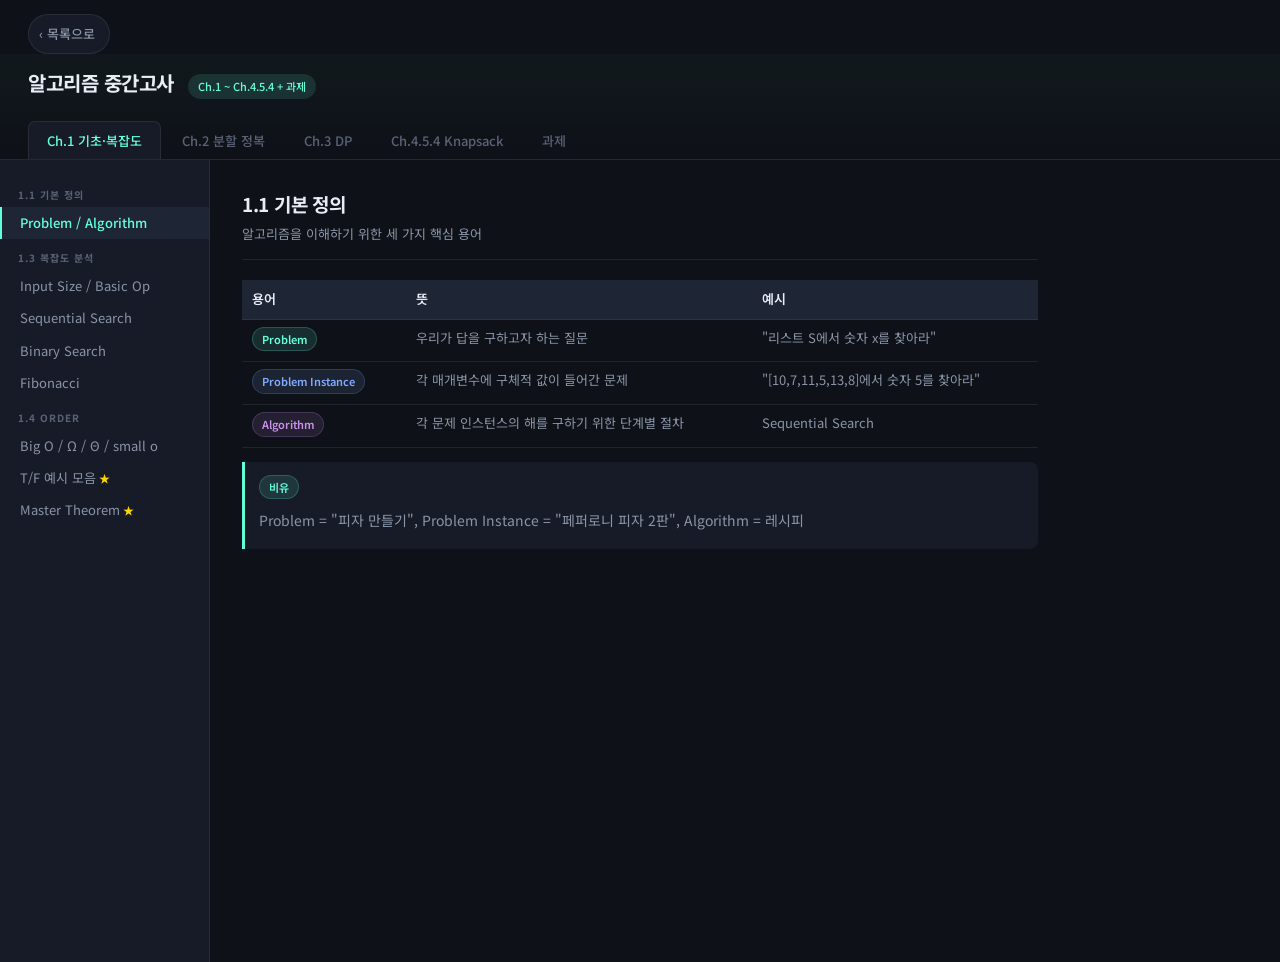
==== commit dcab5565: "css 적용" ====
--- a/algorithm_midterm.html
+++ b/algorithm_midterm.html
@@ -25,16 +25,21 @@
 .ch3 .sub-tab.on{border-left-color:var(--a3);color:var(--a3)}
 .ch4 .sub-tab.on{border-left-color:var(--a4);color:var(--a4)}
 .chHw .sub-tab.on{border-left-color:var(--ah);color:var(--ah)}
+/* 왼쪽 테두리 카드 색상 */
 .cl-1{border-left-color:var(--a1)} .cl-2{border-left-color:var(--a2)}
 .cl-3{border-left-color:var(--a3)} .cl-4{border-left-color:var(--a4)}
 .cl-h{border-left-color:var(--ah)}
+/* 알림 박스 */
 .tip{background:var(--a3d);border-color:rgba(199,146,234,0.2);color:var(--a3)}
 .warn{background:var(--ahd);border-color:rgba(255,107,157,0.2);color:var(--ah)}
 .ok{background:var(--a1d);border-color:rgba(100,255,218,0.2);color:var(--a1)}
 .info{background:var(--a2d);border-color:rgba(130,170,255,0.2);color:var(--a2)}
+/* 수식 */
 .formula{border-color:var(--a3);color:var(--a3)}
+/* 코드 강조 */
 .blank{color:var(--ah)}
 .basic-op{color:var(--a1)}
+/* 배지 */
 .b-1{background:var(--a1d);color:var(--a1);border-color:rgba(100,255,218,0.2)}
 .b-2{background:var(--a2d);color:var(--a2);border-color:rgba(130,170,255,0.2)}
 .b-3{background:var(--a3d);color:var(--a3);border-color:rgba(199,146,234,0.2)}
@@ -44,246 +49,777 @@
 </style>
 </head>
 <body>
+
 <a class="back-btn" href="index.html">&#8249; 목록으로</a>
 
-
-<header>
-  <h1>📚 알고리즘 시험 정리본</h1>
-  <p>챕터 1 · 챕터 2 · 챕터 3 · 챕터 4.5.4 · 과제 | 기출 기반 완전 정리</p>
-</header>
-
-<nav class="tab-nav">
-  <button class="tab-btn active" onclick="showTab('ch1')">📌 챕터 1: 기초·복잡도</button>
-  <button class="tab-btn" onclick="showTab('ch2')">⚡ 챕터 2: 분할 정복</button>
-  <button class="tab-btn" onclick="showTab('ch3')">🧩 챕터 3: DP</button>
-  <button class="tab-btn" onclick="showTab('ch4')">🎒 챕터 4.5.4: Knapsack</button>
-  <button class="tab-btn" onclick="showTab('hw')">📝 과제</button>
+<div class="header">
+  <div class="header-top">
+    <h1>알고리즘 중간고사</h1>
+    <span class="header-badge">Ch.1 ~ Ch.4.5.4 + 과제</span>
+  </div>
+  <div class="ch-tabs">
+    <button class="ch-tab on" data-ch="1" onclick="showCh(1)">Ch.1 기초·복잡도</button>
+    <button class="ch-tab" data-ch="2" onclick="showCh(2)">Ch.2 분할 정복</button>
+    <button class="ch-tab" data-ch="3" onclick="showCh(3)">Ch.3 DP</button>
+    <button class="ch-tab" data-ch="4" onclick="showCh(4)">Ch.4.5.4 Knapsack</button>
+    <button class="ch-tab" data-ch="hw" onclick="showCh('hw')">과제</button>
+  </div>
+</div>
+
+<div class="main">
+<nav class="sidebar ch1" id="sidebar">
+
+<!-- Ch.1 메뉴 -->
+<div id="menu-1">
+  <div class="sidebar-label">1.1 기본 정의</div>
+  <button class="sub-tab on" onclick="showSub(1,'def')">Problem / Algorithm</button>
+  <div class="sidebar-label">1.3 복잡도 분석</div>
+  <button class="sub-tab" onclick="showSub(1,'complexity')">Input Size / Basic Op</button>
+  <button class="sub-tab" onclick="showSub(1,'seqsearch')">Sequential Search</button>
+  <button class="sub-tab" onclick="showSub(1,'binsearch')">Binary Search</button>
+  <button class="sub-tab" onclick="showSub(1,'fib')">Fibonacci</button>
+  <div class="sidebar-label">1.4 Order</div>
+  <button class="sub-tab" onclick="showSub(1,'order')">Big O / Ω / Θ / small o</button>
+  <button class="sub-tab" onclick="showSub(1,'examples')">T/F 예시 모음<span class="star">★</span></button>
+  <button class="sub-tab" onclick="showSub(1,'master')">Master Theorem<span class="star">★</span></button>
+</div>
+
+<!-- Ch.2 메뉴 -->
+<div id="menu-2" style="display:none">
+  <div class="sidebar-label">개념</div>
+  <button class="sub-tab on" onclick="showSub(2,'dnc')">Divide and Conquer</button>
+  <div class="sidebar-label">2.1 Binary Search</div>
+  <button class="sub-tab" onclick="showSub(2,'binsearch2')">재귀 버전</button>
+  <div class="sidebar-label">2.2 Merge Sort</div>
+  <button class="sub-tab" onclick="showSub(2,'mergesort')">mergeSort 코드<span class="star">★</span></button>
+  <button class="sub-tab" onclick="showSub(2,'merge')">merge 코드<span class="star">★</span></button>
+  <button class="sub-tab" onclick="showSub(2,'mergecomp')">시간복잡도</button>
+  <div class="sidebar-label">2.4 Quick Sort</div>
+  <button class="sub-tab" onclick="showSub(2,'quicksort')">quickSort 코드<span class="star">★</span></button>
+  <button class="sub-tab" onclick="showSub(2,'partition')">partition 코드<span class="star">★</span></button>
+  <button class="sub-tab" onclick="showSub(2,'partexample')">partition 실행 예시<span class="star">★</span></button>
+  <button class="sub-tab" onclick="showSub(2,'quickcomp')">시간복잡도</button>
+  <div class="sidebar-label">2.7 임계값</div>
+  <button class="sub-tab" onclick="showSub(2,'threshold')">Threshold</button>
+</div>
+
+<!-- Ch.3 메뉴 -->
+<div id="menu-3" style="display:none">
+  <div class="sidebar-label">개념</div>
+  <button class="sub-tab on" onclick="showSub(3,'dp')">DP란?</button>
+  <div class="sidebar-label">3.1 Binomial</div>
+  <button class="sub-tab" onclick="showSub(3,'binom')">이항계수</button>
+  <div class="sidebar-label">3.2 Floyd</div>
+  <button class="sub-tab" onclick="showSub(3,'floyd')">최단 경로<span class="star">★</span></button>
+  <div class="sidebar-label">3.4 Optimal BST</div>
+  <button class="sub-tab" onclick="showSub(3,'obst')">최적 이진탐색트리<span class="star">★</span></button>
+  <button class="sub-tab" onclick="showSub(3,'obstex')">A값 계산 예시<span class="star">★</span></button>
+  <div class="sidebar-label">3.6 TSP</div>
+  <button class="sub-tab" onclick="showSub(3,'tsp')">외판원 문제</button>
+</div>
+
+<!-- Ch.4 메뉴 -->
+<div id="menu-4" style="display:none">
+  <div class="sidebar-label">4.5.4 Knapsack</div>
+  <button class="sub-tab on" onclick="showSub(4,'knap')">문제 정의</button>
+  <button class="sub-tab" onclick="showSub(4,'knapform')">점화식<span class="star">★</span></button>
+  <button class="sub-tab" onclick="showSub(4,'knapex')">테이블 예시<span class="star">★</span></button>
+  <button class="sub-tab" onclick="showSub(4,'knapcomp')">시간복잡도</button>
+</div>
+
+<!-- 과제 메뉴 -->
+<div id="menu-hw" style="display:none">
+  <div class="sidebar-label">문제 1: Three-way</div>
+  <button class="sub-tab on" onclick="showSub('hw','hw1q')">문제 해석</button>
+  <button class="sub-tab" onclick="showSub('hw','hw1code')">수도코드</button>
+  <button class="sub-tab" onclick="showSub('hw','hw1comp')">시간복잡도</button>
+  <div class="sidebar-label">문제 2: 동전 거스름돈</div>
+  <button class="sub-tab" onclick="showSub('hw','hw2q')">문제 해석</button>
+  <button class="sub-tab" onclick="showSub('hw','hw2idea')">아이디어</button>
+  <button class="sub-tab" onclick="showSub('hw','hw2code')">수도코드</button>
+  <button class="sub-tab" onclick="showSub('hw','hw2comp')">시간복잡도</button>
+</div>
+
 </nav>
 
-<div id="ch1" class="tab-content active">
-  <div class="section">
-    <div class="section-title">1.1 알고리즘 기본 정의</div>
-    <table>
-      <tr><th>용어</th><th>뜻</th><th>예시</th></tr>
-      <tr><td><span class="tag tag-green">Problem</span></td><td>우리가 답을 구하고자 하는 질문</td><td>"리스트 S에서 숫자 x를 찾아라"</td></tr>
-      <tr><td><span class="tag tag-blue">Problem Instance</span></td><td>각 매개변수에 구체적 값이 들어간 문제</td><td>"[10,7,11,5,13,8]에서 숫자 5를 찾아라"</td></tr>
-      <tr><td><span class="tag tag-purple">Algorithm</span></td><td>각 문제 인스턴스의 해를 구하기 위한 단계별 절차</td><td>Sequential Search</td></tr>
-    </table>
-  </div>
-  <div class="section">
-    <div class="section-title">1.3 복잡도 분석의 두 가지 매개변수</div>
-    <h3>📏 Input Size</h3>
-    <ul>
-      <li>배열 정렬/탐색 → <span class="tag tag-green">n</span></li>
-      <li>피보나치 → <span class="tag tag-green">n</span></li>
-      <li>그래프 → <span class="tag tag-green">정점 수 + 간선 수</span></li>
-    </ul>
-    <h3>⚙️ Basic Operation</h3>
-    <div class="concept-box"><div class="label">정의</div>"수행 횟수가 전체 작업량에 비례하는 핵심 연산"</div>
-    <div class="concept-box analogy"><div class="label">🍕 비유</div>피자 가게에서 피자를 몇 판 만들었는지가 Basic Operation.</div>
-    <ul><li>탐색/정렬 → <strong>비교 연산</strong></li><li>행렬 곱셈 → <strong>곱셈 연산</strong></li></ul>
-    <h3>🕐 Time Complexity</h3>
-    <table>
-      <tr><th>종류</th><th>설명</th><th>예</th></tr>
-      <tr><td><span class="tag tag-green">Every Case</span></td><td>항상 같은 횟수</td><td>n개 합산 → 항상 n번</td></tr>
-      <tr><td><span class="tag tag-yellow">Best B(n)</span></td><td>최소 횟수</td><td>첫 번째에 발견 → 1번</td></tr>
-      <tr><td><span class="tag tag-pink">Worst W(n)</span></td><td>최대 횟수</td><td>마지막에 있거나 없음 → n번</td></tr>
-      <tr><td><span class="tag tag-blue">Average A(n)</span></td><td>평균 횟수</td><td>확률 p 적용</td></tr>
-    </table>
-    <div class="quiz-hint"><div class="q-label">📌 시험 포인트</div>Sequential Search Average: <code>A(n) = n(1 - p/2) + p/2</code></div>
-  </div>
-  <div class="section">
-    <div class="section-title">Sequential Search</div>
-    <div class="code-wrap"><div class="code-header"><div class="dot"></div><span>Sequential Search 수도코드</span></div>
-    <pre><code>SeqSearch(int n, keyType[] S, keyType x) {
+<main class="content">
+
+<!-- ══════════════ Ch.1 ══════════════ -->
+<div class="ch-page on" id="ch-1">
+
+<div class="sub-page on" id="sub-1-def">
+  <div class="page-title">1.1 기본 정의</div>
+  <div class="page-sub">알고리즘을 이해하기 위한 세 가지 핵심 용어</div>
+  <table>
+    <tr><th>용어</th><th>뜻</th><th>예시</th></tr>
+    <tr><td><span class="badge b-1">Problem</span></td><td>우리가 답을 구하고자 하는 질문</td><td>"리스트 S에서 숫자 x를 찾아라"</td></tr>
+    <tr><td><span class="badge b-2">Problem Instance</span></td><td>각 매개변수에 구체적 값이 들어간 문제</td><td>"[10,7,11,5,13,8]에서 숫자 5를 찾아라"</td></tr>
+    <tr><td><span class="badge b-3">Algorithm</span></td><td>각 문제 인스턴스의 해를 구하기 위한 단계별 절차</td><td>Sequential Search</td></tr>
+  </table>
+  <div class="cl cl-1" style="margin-top:14px">
+    <span class="badge b-1">비유</span>
+    <p style="margin-top:6px">Problem = "피자 만들기", Problem Instance = "페퍼로니 피자 2판", Algorithm = 레시피</p>
+  </div>
+</div>
+
+<div class="sub-page" id="sub-1-complexity">
+  <div class="page-title">1.3 복잡도 분석의 두 매개변수</div>
+  <div class="page-sub">시간복잡도를 구하려면 이 두 가지를 먼저 정해야 해요</div>
+  <h3>📏 Input Size (입력 크기)</h3>
+  <table>
+    <tr><th>문제 종류</th><th>Input Size</th></tr>
+    <tr><td>배열 정렬/탐색</td><td>n (배열 크기)</td></tr>
+    <tr><td>피보나치</td><td>n (단일 숫자)</td></tr>
+    <tr><td>그래프 문제</td><td>정점 수 + 간선 수</td></tr>
+  </table>
+  <h3>⚙️ Basic Operation (기본 연산)</h3>
+  <div class="cl cl-2">
+    <span class="badge b-2">정의</span>
+    <p style="margin-top:6px">"수행 횟수가 전체 작업량에 비례하는 핵심 연산"<br>→ 이걸 몇 번 했는지 세면 = 시간복잡도!</p>
+  </div>
+  <ul><li>탐색/정렬 → <strong>비교 연산</strong></li><li>행렬 곱셈 → <strong>곱셈 연산</strong></li></ul>
+  <h3>🕐 시간복잡도 종류</h3>
+  <table>
+    <tr><th>종류</th><th>설명</th><th>Sequential Search 예</th></tr>
+    <tr><td><span class="badge b-1">Every Case</span></td><td>항상 같은 횟수</td><td>n개 합산 → 항상 n번</td></tr>
+    <tr><td><span class="badge b-4">Best B(n)</span></td><td>최솟값</td><td>첫 번째에 발견 → 1번</td></tr>
+    <tr><td><span class="badge b-h">Worst W(n)</span></td><td>최댓값 (보장의 의미)</td><td>마지막에 있거나 없음 → n번</td></tr>
+    <tr><td><span class="badge b-2">Average A(n)</span></td><td>평균값</td><td>확률 p 적용</td></tr>
+  </table>
+  <div class="ok">Sequential Search Average: A(n) = n(1 - p/2) + p/2 &nbsp;(p = x가 배열에 있을 확률)</div>
+</div>
+
+<div class="sub-page" id="sub-1-seqsearch">
+  <div class="page-title">Sequential Search (순차 탐색)</div>
+  <div class="page-sub">앞에서부터 하나씩 찾는 가장 단순한 탐색</div>
+  <div class="cl cl-1"><span class="badge b-1">비유</span><p style="margin-top:6px">책장에서 책 찾기. 왼쪽부터 한 권씩 확인하다가 찾으면 멈춤.</p></div>
+  <div class="ct">SeqSearch 수도코드</div>
+  <div class="code">SeqSearch(int n, keyType[] S, keyType x) {
     index location = 1;
-    while (location &lt;= n &amp;&amp; <span class="blank">S[location] != x</span>)
+    while (location &lt;= n &amp;&amp; <span class="blank">S[location] != x</span>)   <span class="cm">// ← 빈칸! 비교 조건</span>
         location++;
     if (location &gt; n)
-        <span class="blank">location = 0</span>;
+        <span class="blank">location = 0</span>;   <span class="cm">// ← 빈칸! 못 찾은 경우 0 반환</span>
     return location;
-}</code></pre></div>
-    <table><tr><th>Case</th><th>공식</th></tr><tr><td>Best</td><td>1</td></tr><tr><td>Worst</td><td>n</td></tr><tr><td>Average</td><td>n(1-p/2) + p/2</td></tr></table>
-  </div>
-  <div class="section">
-    <div class="section-title">Binary Search — 반복문</div>
-    <div class="code-wrap"><div class="code-header"><div class="dot"></div><span>BinSearch 수도코드</span></div>
-    <pre><code>BinSearch(int n, keyType[] S, keyType x) {
+}</div>
+  <p><span class="badge b-1">Basic Operation</span>: S[location]과 x의 비교</p>
+  <table style="margin-top:10px">
+    <tr><th>Case</th><th>공식</th><th>상황</th></tr>
+    <tr><td>Best</td><td>1</td><td>첫 번째에 바로 발견</td></tr>
+    <tr><td>Worst</td><td>n</td><td>마지막에 있거나 없음</td></tr>
+    <tr><td>Average</td><td>n(1-p/2) + p/2</td><td>확률 p 고려</td></tr>
+  </table>
+  <h4>실행 예시 — S=[10, 7, 11, 5, 13], x=11</h4>
+  <div class="card">
+    <p>① location=1, S[1]=10 ≠ 11 → location++</p>
+    <p>② location=2, S[2]=7 ≠ 11 → location++</p>
+    <p>③ location=3, <strong>S[3]=11 = 11</strong> → while 종료, return 3 ✓</p>
+  </div>
+</div>
+
+<div class="sub-page" id="sub-1-binsearch">
+  <div class="page-title">Binary Search — 반복문 버전 (Ch.1)</div>
+  <div class="page-sub">정렬된 배열에서 절반씩 줄여가며 탐색</div>
+  <div class="cl cl-2"><span class="badge b-2">비유</span><p style="margin-top:6px">전화번호부에서 'ㅎ' 찾기. 중간 펼치고 → 앞인지 뒤인지 결정 → 절반씩 버리기. <strong>반드시 정렬된 배열 필요!</strong></p></div>
+  <div class="ct">BinSearch 수도코드</div>
+  <div class="code">BinSearch(int n, keyType[] S, keyType x) {
     index location, low, high, mid;
-    low = 1; high = n; location = 0;
+    low = 1;  high = n;  location = 0;
     while (low &lt;= high &amp;&amp; location == 0) {
         mid = floor((low + high) / 2);
-        if (x == S[mid])       <span class="blank">location = mid</span>;
+        if (x == S[mid])       <span class="blank">location = mid</span>;    <span class="cm">// ← 빈칸!</span>
         else if (x &lt; S[mid])   high = mid - 1;
-        else                   <span class="blank">low = mid + 1</span>;
+        else                   <span class="blank">low = mid + 1</span>;   <span class="cm">// ← 빈칸!</span>
     }
     return location;
-}</code></pre></div>
-    <div class="formula">W(n) = ⌊lg n⌋ + 1 ≈ Θ(lg n)</div>
-  </div>
-  <div class="section">
-    <div class="section-title">1.4 Order (점근 표기법)</div>
-    <table>
-      <tr><th>표기</th><th>의미</th></tr>
-      <tr><td><span class="tag tag-green">Big O</span></td><td>상한선 — g(n) ≤ c×f(n)</td></tr>
-      <tr><td><span class="tag tag-yellow">Omega Ω</span></td><td>하한선 — g(n) ≥ c×f(n)</td></tr>
-      <tr><td><span class="tag tag-purple">Theta Θ</span></td><td>정확한 경계 — O ∩ Ω</td></tr>
-      <tr><td><span class="tag tag-pink">small o</span></td><td>엄격한 상한 — 모든 c에 대해 성립</td></tr>
-    </table>
-    <div class="formula">1 &lt; lg n &lt; n &lt; n lg n &lt; n² &lt; n³ &lt; 2ⁿ &lt; n!</div>
-    <h3>Master Theorem T(n) = aT(n/b) + f(n)</h3>
-    <table>
-      <tr><th>조건</th><th>결론</th></tr>
-      <tr><td>f(n) ∈ O(n^(log_b a - ε))</td><td>T(n) = Θ(n^(log_b a))</td></tr>
-      <tr><td>f(n) ∈ Θ(n^(log_b a))</td><td>T(n) = Θ(n^(log_b a) lg n)</td></tr>
-      <tr><td>f(n) ∈ Ω(n^(log_b a + ε))</td><td>T(n) = Θ(f(n))</td></tr>
-    </table>
-  </div>
-</div>
-
-<div id="ch2" class="tab-content">
-  <div class="section">
-    <div class="section-title">Divide and Conquer 개념</div>
-    <div class="concept-box analogy"><div class="label">🍕 비유</div>문제가 너무 크면 → 작게 쪼개고 → 각각 풀고 → 결합!</div>
-    <table>
-      <tr><th>단계</th><th>설명</th></tr>
-      <tr><td><span class="tag tag-green">Step 1: Divide</span></td><td>더 작은 인스턴스로 나누기</td></tr>
-      <tr><td><span class="tag tag-yellow">Step 2: Conquer</span></td><td>작으면 직접 해결, 아니면 재귀</td></tr>
-      <tr><td><span class="tag tag-pink">Step 3: Combine</span></td><td>작은 해들을 합쳐 전체 해 도출</td></tr>
-    </table>
-  </div>
-  <div class="section">
-    <div class="section-title">2.2 Merge Sort</div>
-    <div class="code-wrap"><div class="code-header"><div class="dot"></div><span>mergeSort</span></div>
-    <pre><code>mergeSort(int n, keytype[] S) {
+}</div>
+  <p><span class="badge b-1">Basic Operation</span>: x와 S[mid] 비교</p>
+  <div class="formula">W(n) = ⌊lg n⌋ + 1 ≈ Θ(lg n)</div>
+  <p style="font-size:12px; color:var(--tx3)">n이 10억(2³⁰)이어도 31번만 비교! Sequential Search의 10억 번과 비교.</p>
+</div>
+
+<div class="sub-page" id="sub-1-fib">
+  <div class="page-title">Fibonacci (재귀 vs 반복)</div>
+  <div class="page-sub">같은 문제를 두 가지 방식으로 풀면 효율이 완전히 달라져요</div>
+  <div class="g2">
+    <div>
+      <h4>❌ 재귀 버전 (비효율)</h4>
+      <div class="ct">Fib 재귀</div>
+      <div class="code">Fib(int n) {
+    if (n &lt;= 1)  return n;
+    else
+        return Fib(n-1) + <span class="blank">Fib(n-2)</span>; <span class="cm">// ← 빈칸!</span>
+}</div>
+      <p><span class="badge b-h">T(n) ≥ 2^(n/2)</span> 지수적 증가</p>
+      <p style="font-size:12px; color:var(--tx3)">같은 계산을 수없이 반복해서 비효율적</p>
+    </div>
+    <div>
+      <h4>✅ 반복 버전 (효율)</h4>
+      <div class="ct">Fib2 반복</div>
+      <div class="code">Fib2(int n) {
+    f[0] = 0;
+    if (n &gt; 0) {
+        f[1] = 1;
+        for (i=2; i&lt;=n; i++)
+            f[i] = <span class="blank">f[i-1] + f[i-2]</span>; <span class="cm">// ← 빈칸!</span>
+    }
+    return f[n];
+}</div>
+      <p><span class="badge b-1">T(n) = n+1</span> 선형 시간</p>
+    </div>
+  </div>
+</div>
+
+<div class="sub-page" id="sub-1-order">
+  <div class="page-title">1.4 Order — 점근 표기법</div>
+  <div class="page-sub">n이 충분히 커지면 최고차항이 전체를 지배해요</div>
+  <div class="cl cl-2"><span class="badge b-2">핵심</span><p style="margin-top:6px">0.1n² + n + 100 → n이 커지면 결국 <strong>Θ(n²)</strong>처럼 행동. 나머지 항은 무시!</p></div>
+  <table>
+    <tr><th>표기</th><th>조건</th><th>의미</th></tr>
+    <tr><td><span class="badge b-1">Big O</span></td><td>∃c&gt;0, ∃N≥0 s.t. g(n) ≤ c×f(n), ∀n≥N</td><td><strong>상한선</strong></td></tr>
+    <tr><td><span class="badge b-4">Omega Ω</span></td><td>∃c&gt;0, ∃N≥0 s.t. g(n) ≥ c×f(n), ∀n≥N</td><td><strong>하한선</strong></td></tr>
+    <tr><td><span class="badge b-3">Theta Θ</span></td><td>O(f(n)) ∩ Ω(f(n))</td><td><strong>정확한 경계</strong></td></tr>
+    <tr><td><span class="badge b-h">small o</span></td><td>∀c&gt;0, ∃N≥0 s.t. g(n) ≤ c×f(n), ∀n≥N</td><td><strong>엄격한 상한 (모든 c에 대해)</strong></td></tr>
+  </table>
+  <div class="g2">
+    <div class="cl cl-1"><span class="badge b-1">Big O: ∃c 하나면 됨</span><p style="margin-top:6px">n²+10n ∈ O(n²) → c=2, N=10 하나만 찾으면 OK</p></div>
+    <div class="cl cl-h"><span class="badge b-h">small o: 모든 c에 대해</span><p style="margin-top:6px">n ∈ o(n²) → 어떤 c를 잡아도 결국 n ≤ cn² 성립</p></div>
+  </div>
+  <h3>복잡도 순서</h3>
+  <div class="formula">1 &lt; lg n &lt; n &lt; n lg n &lt; n² &lt; n³ &lt; 2ⁿ &lt; n!</div>
+  <div class="ok">small o 순서 나열 문제에서 그대로 활용!</div>
+  <h3>Order의 주요 성질</h3>
+  <ul>
+    <li>g(n) ∈ O(f(n)) ↔ f(n) ∈ Ω(g(n))</li>
+    <li>g(n) ∈ Θ(f(n)) ↔ f(n) ∈ Θ(g(n))</li>
+    <li>로그 밑이 달라도 Θ는 같음: log_a(n) ∈ Θ(log_b(n))</li>
+    <li>b&gt;a&gt;0 이면 aⁿ ∈ o(bⁿ)</li>
+    <li>n!은 어떤 지수함수보다도 빠르게 증가: aⁿ ∈ o(n!)</li>
+  </ul>
+</div>
+
+<div class="sub-page" id="sub-1-examples">
+  <div class="page-title">T/F 예시 모음 <span class="exam-badge">★</span></div>
+  <div class="page-sub">시험 빈출! 보기 보고 Yes/No 판단하는 문제</div>
+  <table>
+    <tr><th>문제</th><th>답</th><th>이유</th></tr>
+    <tr><td>n²+10n ∈ O(n²)</td><td><span class="badge b-1">Yes</span></td><td>c=2, N=10 존재</td></tr>
+    <tr><td>5n² ∈ O(n²)</td><td><span class="badge b-1">Yes</span></td><td>c=5, N=0 존재</td></tr>
+    <tr><td>n ∈ O(n²)</td><td><span class="badge b-1">Yes</span></td><td>c=1, N=1 존재</td></tr>
+    <tr><td>n² ∈ O(n²+10n)</td><td><span class="badge b-1">Yes</span></td><td>c=1, N=0 존재</td></tr>
+    <tr><td>n³ ∈ O(n²)</td><td><span class="badge b-h">No</span></td><td>n³≤cn² → n≤c 불가 (모순)</td></tr>
+    <tr><td>n²+10n ∈ Ω(n²)</td><td><span class="badge b-1">Yes</span></td><td>c=1, N=0 존재</td></tr>
+    <tr><td>n³ ∈ Ω(n²)</td><td><span class="badge b-1">Yes</span></td><td>c=1, N=1 존재</td></tr>
+    <tr><td>n ∈ Ω(n²)</td><td><span class="badge b-h">No</span></td><td>n≥cn² → 1/c≥n 불가 (모순)</td></tr>
+    <tr><td>n²+10n ∈ Θ(n²)</td><td><span class="badge b-1">Yes</span></td><td>O이면서 Ω이므로</td></tr>
+    <tr><td>n ∈ Θ(n²)</td><td><span class="badge b-h">No</span></td><td>Ω(n²) 불성립</td></tr>
+    <tr><td>n ∈ o(n²)</td><td><span class="badge b-1">Yes</span></td><td>∀c, N=⌈1/c⌉ 존재</td></tr>
+    <tr><td>n³ ∈ o(n²)</td><td><span class="badge b-h">No</span></td><td>n³≤cn² → n≤c 불가</td></tr>
+    <tr><td>n ∈ o(5n)</td><td><span class="badge b-h">No</span></td><td>같은 성장률 → small o 불성립</td></tr>
+  </table>
+</div>
+
+<div class="sub-page" id="sub-1-master">
+  <div class="page-title">Master Theorem <span class="exam-badge">★</span></div>
+  <div class="page-sub">T(n) = aT(n/b) + f(n) 형태의 점화식을 빠르게 풀어요</div>
+  <table>
+    <tr><th>Case</th><th>조건</th><th>결론</th></tr>
+    <tr><td>Case 1</td><td>f(n) ∈ O(n^(log_b a − ε))</td><td>T(n) = Θ(n^(log_b a))</td></tr>
+    <tr><td>Case 2</td><td>f(n) ∈ Θ(n^(log_b a))</td><td>T(n) = Θ(n^(log_b a) · lg n)</td></tr>
+    <tr><td>Case 3</td><td>f(n) ∈ Ω(n^(log_b a + ε))</td><td>T(n) = Θ(f(n))</td></tr>
+  </table>
+  <h4>시험 예시</h4>
+  <div class="card"><p><strong>T(n) = 4T(n/2) + 5n</strong><br>a=4, b=2, log₂4=2, f(n)=5n=O(n^(2-1)) → Case 1 → <strong>Θ(n²)</strong></p></div>
+  <div class="card"><p><strong>T(n) = 2T(n/2) + n</strong> (MergeSort)<br>a=2, b=2, log₂2=1, f(n)=n=Θ(n¹) → Case 2 → <strong>Θ(n lg n)</strong></p></div>
+  <div class="card"><p><strong>T(n) = 3T(n/3) + n</strong> (Three-way MergeSort)<br>a=3, b=3, log₃3=1, f(n)=n=Θ(n¹) → Case 2 → <strong>Θ(n lg n)</strong></p></div>
+</div>
+
+</div><!-- end ch-1 -->
+
+<!-- ══════════════ Ch.2 ══════════════ -->
+<div class="ch-page" id="ch-2">
+
+<div class="sub-page on" id="sub-2-dnc">
+  <div class="page-title">Divide and Conquer 개념</div>
+  <div class="page-sub">Ch.2의 핵심 알고리즘 설계 기법</div>
+  <div class="cl cl-2"><span class="badge b-2">비유</span><p style="margin-top:6px">문제가 너무 크면 → 작게 쪼개고 → 각각 풀고 → 결합!</p></div>
+  <table>
+    <tr><th>단계</th><th>설명</th></tr>
+    <tr><td><span class="badge b-1">Step 1: Divide</span></td><td>더 작은 인스턴스로 나누기</td></tr>
+    <tr><td><span class="badge b-4">Step 2: Conquer</span></td><td>작으면 직접 해결, 아니면 재귀</td></tr>
+    <tr><td><span class="badge b-h">Step 3: Combine</span></td><td>(필요한 경우) 작은 해들을 합쳐 전체 해 도출</td></tr>
+  </table>
+  <div class="warn"><strong>D&amp;C 쓰면 안 되는 경우 (2.8)</strong><br>
+  Case 1: 크기 n이 각각 거의 크기 n인 2개 이상으로 분할 → 문제 크기 감소 없음<br>
+  Case 2: 크기 n이 거의 n개의 크기 n/c 인스턴스로 분할 → 부분 문제 수가 너무 많음</div>
+</div>
+
+<div class="sub-page" id="sub-2-binsearch2">
+  <div class="page-title">2.1 Binary Search — 재귀 버전</div>
+  <div class="page-sub">Ch.1 반복문 버전과 같은 알고리즘, D&C 방식으로 재구현</div>
+  <div class="ct">location(index low, index high) — 초기 호출: location(1, n)</div>
+  <div class="code">location(index low, index high) {
+    index mid;
+    if (low &gt; high)  return 0;                     <span class="cm">// 못 찾은 경우</span>
+    else {
+        mid = floor((low + high) / 2);
+        if (x == S[mid])       return mid;           <span class="cm">// 발견!</span>
+        else if (x &lt; S[mid])  return location(low, mid-1);   <span class="cm">// 왼쪽 재귀</span>
+        else                   return location(mid+1, high);  <span class="cm">// 오른쪽 재귀</span>
+    }
+}</div>
+  <p><span class="badge b-1">Basic Operation</span>: x와 S[mid] 비교</p>
+  <div class="formula">W(n) = 1 + lg n &nbsp; (n = 2ᵏ 가정) &nbsp;|&nbsp; 점화식: W(n) = W(n/2) + 1, W(1) = 1</div>
+</div>
+
+<div class="sub-page" id="sub-2-mergesort">
+  <div class="page-title">2.2 MergeSort — mergeSort 코드 <span class="exam-badge">★</span></div>
+  <div class="page-sub">배열을 절반씩 나눠서 각각 정렬 후 합치기</div>
+  <div class="cl cl-2"><span class="badge b-2">비유</span><p style="margin-top:6px">카드 더미를 절반씩 나눠서 각각 정렬한 뒤, 두 더미를 크기 순으로 합치기.</p></div>
+  <div class="ct">mergeSort</div>
+  <div class="code">mergeSort(int n, keytype[] S) {
     if (n &gt; 1) {
         const int h = floor(n/2), m = n - h;
-        copy S[1:h]       to U[1:h];
-        copy <span class="blank">S[h+1:n]</span>    to V[1:m];
+        keytype[] U = new keytype[1..h],
+                  V = new keytype[1..m];
+        copy S[1:h]     to U[1:h];      <span class="cm">// 왼쪽 절반 복사</span>
+        copy <span class="blank">S[h+1:n]</span>  to V[1:m];   <span class="cm">// ← 빈칸! 오른쪽 절반</span>
         mergeSort(h, U);
-        mergeSort(<span class="blank">m, V</span>);
+        mergeSort(<span class="blank">m, V</span>);            <span class="cm">// ← 빈칸!</span>
         merge(h, m, U, V, S);
     }
-}</code></pre></div>
-    <p>W(n) = n lg n − (n-1) ∈ <strong>Θ(n lg n)</strong></p>
-  </div>
-  <div class="section">
-    <div class="section-title">2.4 Quick Sort</div>
-    <div class="code-wrap"><div class="code-header"><div class="dot"></div><span>partition (In-Place)</span></div>
-    <pre><code>partition(index low, index high) {
-    pivotItem = S[low];
+}</div>
+</div>
+
+<div class="sub-page" id="sub-2-merge">
+  <div class="page-title">2.2 MergeSort — merge 코드 <span class="exam-badge">★</span></div>
+  <div class="page-sub">정렬된 두 배열을 하나로 합치는 핵심 함수</div>
+  <div class="ct">merge</div>
+  <div class="code">merge(int h, int m, keytype[] U, keytype[] V, keytype[] S) {
+    index i=1, j=1, k=1;
+    while (i &lt;= h &amp;&amp; j &lt;= m) {           <span class="cm">// 양쪽 모두 남아있는 동안</span>
+        if (U[i] &lt; V[j]) { S[k] = U[i]; i++; }  <span class="cm">// U에서 더 작은 원소 선택</span>
+        else              { S[k] = V[j]; j++; }  <span class="cm">// V에서 더 작은 원소 선택</span>
+        k++;
+    }
+    if (i &gt; h)  copy V[j:m] to S[k:h+m];       <span class="cm">// U 소진 → 나머지 V 복사</span>
+    else        copy <span class="blank">U[i:h]</span> to S[k:h+m];   <span class="cm">// ← 빈칸! V 소진 → 나머지 U</span>
+}</div>
+  <p><span class="badge b-1">Basic Operation</span>: U[i]와 V[j] 비교</p>
+  <table>
+    <tr><th>Case</th><th>공식</th></tr>
+    <tr><td>Best B(h,m)</td><td>min(h,m)</td></tr>
+    <tr><td>Worst W(h,m)</td><td>h+m-1</td></tr>
+  </table>
+</div>
+
+<div class="sub-page" id="sub-2-mergecomp">
+  <div class="page-title">2.2 MergeSort — 시간복잡도</div>
+  <div class="page-sub">전체 MergeSort의 Worst Case 분석</div>
+  <div class="formula">W(n) = 2W(n/2) + n − 1 &nbsp; → &nbsp; W(n) = n lg n − (n−1) ∈ Θ(n lg n)</div>
+  <h4>실행 예시 — [27, 10, 12, 20, 25, 13]</h4>
+  <div class="card">
+    <p>① Divide: [27,10,12] | [20,25,13]</p>
+    <p>② 각각 재귀 정렬 → [10,12,27] | [13,20,25]</p>
+    <p>③ merge 결과: <strong>[10, 12, 13, 20, 25, 27]</strong></p>
+  </div>
+</div>
+
+<div class="sub-page" id="sub-2-quicksort">
+  <div class="page-title">2.4 QuickSort — quickSort 코드 <span class="exam-badge">★</span></div>
+  <div class="page-sub">pivot을 기준으로 작은 것은 왼쪽, 큰 것은 오른쪽. combine 불필요!</div>
+  <div class="ct">quickSort</div>
+  <div class="code">quickSort(index low, index high) {
+    index pivotPoint;
+    if (high &gt; low) {
+        pivotPoint = partition(low, high);
+        quickSort(low, pivotPoint - 1);
+        quickSort(<span class="blank">pivotPoint + 1, high</span>);  <span class="cm">// ← 빈칸!</span>
+    }
+}</div>
+</div>
+
+<div class="sub-page" id="sub-2-partition">
+  <div class="page-title">2.4 QuickSort — partition 코드 (In-Place) <span class="exam-badge">★</span></div>
+  <div class="page-sub">수도코드 보고 In-Place인지 Local Array인지 구분해야 해요!</div>
+  <div class="warn"><strong>구분법</strong><br>
+  In-Place: S 배열 자체에서 swap, j는 low에서 시작해서 ++<br>
+  Local Array: 별도 배열 L 사용</div>
+  <div class="ct">partition (In-Place)</div>
+  <div class="code">partition(index low, index high) {
+    index i, j, pivotPoint;
+    keytype pivotItem;
+    pivotItem = S[low];    <span class="cm">// 첫 원소를 pivot으로</span>
     j = low;
     for (i = low+1; i &lt;= high; i++)
-        if (S[i] &lt; <span class="blank">pivotItem</span>)
-            exchange S[i] and S[++j];
-    exchange S[<span class="blank">low</span>] and S[j];
-    return j;
-}</code></pre></div>
-    <table>
-      <tr><th>케이스</th><th>복잡도</th></tr>
-      <tr><td>Worst</td><td>Θ(n²) — 이미 정렬된 배열</td></tr>
-      <tr><td>Average</td><td>Θ(n lg n)</td></tr>
-    </table>
-  </div>
-</div>
-
-<div id="ch3" class="tab-content">
-  <div class="section">
-    <div class="section-title">Dynamic Programming 핵심</div>
-    <div class="concept-box analogy"><div class="label">🏗️ 비유</div>작은 문제의 답을 테이블에 저장하고, 그걸 이용해 점점 큰 문제를 풂.</div>
-    <div class="concept-box"><div class="label">DP 풀이 스텝</div>Step 1: 점화식 수립<br>Step 2: 작은 것부터 테이블에 계산</div>
-  </div>
-  <div class="section">
-    <div class="section-title">3.2 Floyd's Algorithm</div>
-    <div class="formula">D(k)[i][j] = min( D(k-1)[i][j] , D(k-1)[i][k] + D(k-1)[k][j] )</div>
-    <div class="code-wrap"><div class="code-header"><div class="dot"></div><span>Floyd</span></div>
-    <pre><code>floyd(int n, number W[][], number D[][]) {
+        if (S[i] &lt; <span class="blank">pivotItem</span>) {          <span class="cm">// ← 빈칸!</span>
+            exchange S[i] and S[++j];  <span class="cm">// 작은 원소를 왼쪽으로</span>
+        }
+    pivotPoint = j;
+    exchange S[<span class="blank">low</span>] and S[pivotPoint]; <span class="cm">// ← 빈칸! pivot 최종 위치로</span>
+    return pivotPoint;
+}</div>
+  <p><span class="badge b-1">Basic Operation</span>: S[i]와 pivotItem 비교 &nbsp;|&nbsp; T(m) = m−1 (Every Case)</p>
+</div>
+
+<div class="sub-page" id="sub-2-partexample">
+  <div class="page-title">partition 실행 예시 <span class="exam-badge">★</span></div>
+  <div class="page-sub">S=[15, 22, 13, 27, 12, 10, 20, 25]에서 partition(1,8)</div>
+  <div class="card">
+    <p>pivot = S[1] = <strong>15</strong>, j=1</p>
+    <p>i=2: 22 ≥ 15 → skip</p>
+    <p>i=3: 13 &lt; 15 → j=2, swap(S[3],S[2]) → [15,<strong>13</strong>,22,27,12,10,20,25]</p>
+    <p>i=5: 12 &lt; 15 → j=3, swap → [15,13,<strong>12</strong>,27,22,10,20,25]</p>
+    <p>i=6: 10 &lt; 15 → j=4, swap → [15,13,12,<strong>10</strong>,22,27,20,25]</p>
+    <p>마지막: swap(S[1],S[4]) → [<strong>10</strong>,13,12,<strong>15</strong>,22,27,20,25]</p>
+    <p>→ pivotPoint=4. 15 왼쪽 모두 &lt;15, 오른쪽 모두 ≥15 ✓</p>
+  </div>
+</div>
+
+<div class="sub-page" id="sub-2-quickcomp">
+  <div class="page-title">QuickSort 시간복잡도</div>
+  <div class="page-sub">Worst와 Average가 다른 이유</div>
+  <table>
+    <tr><th>케이스</th><th>조건</th><th>복잡도</th></tr>
+    <tr><td>Partition T(m)</td><td>Every Case</td><td>m−1</td></tr>
+    <tr><td>QuickSort W(n)</td><td>이미 정렬된 배열 (pivot이 항상 최솟값)</td><td>n(n-1)/2 ∈ <strong>Θ(n²)</strong></td></tr>
+    <tr><td>QuickSort A(n)</td><td>pivot이 균등하게 분포</td><td>∈ <strong>Θ(n lg n)</strong></td></tr>
+  </table>
+</div>
+
+<div class="sub-page" id="sub-2-threshold">
+  <div class="page-title">2.7 Determining Thresholds (임계값)</div>
+  <div class="page-sub">작은 n에서는 단순한 알고리즘이 더 빠를 수 있어요</div>
+  <div class="cl cl-4"><span class="badge b-4">아이디어</span>
+  <p style="margin-top:8px">MergeSort/QuickSort는 재귀 오버헤드가 있어서, <strong>n이 작을 때는 Exchange Sort(Θ(n²))가 더 빠를 수 있음!</strong></p></div>
+  <div class="formula">t = 4α &nbsp; (α = 오버헤드 상수)</div>
+  <p>α가 크다 = 재귀 오버헤드가 크다 = 더 일찍 Exchange Sort로 전환해야 함</p>
+</div>
+
+</div><!-- end ch-2 -->
+
+<!-- ══════════════ Ch.3 ══════════════ -->
+<div class="ch-page" id="ch-3">
+
+<div class="sub-page on" id="sub-3-dp">
+  <div class="page-title">Dynamic Programming이란?</div>
+  <div class="page-sub">Bottom-Up 방식으로 작은 문제부터 차례로 풀어나가는 기법</div>
+  <div class="cl cl-3"><span class="badge b-3">비유</span><p style="margin-top:6px">집을 지을 때 기초부터 차근차근 쌓듯이, 작은 문제의 답을 먼저 구해 테이블에 저장하고, 그걸 이용해 점점 큰 문제를 풂.</p></div>
+  <table>
+    <tr><th></th><th>D&C (Top-Down)</th><th>DP (Bottom-Up)</th></tr>
+    <tr><td>접근</td><td>큰 문제를 쪼개 재귀</td><td>작은 것부터 차례로 계산</td></tr>
+    <tr><td>중복 계산</td><td>있음</td><td>없음 (테이블에 저장)</td></tr>
+  </table>
+  <div class="cl cl-2"><span class="badge b-2">DP 풀이 스텝</span>
+  <p style="margin-top:8px">Step 1: 점화식(재귀적 관계식) 수립<br>Step 2: 작은 것부터 차례로 테이블에 계산</p></div>
+</div>
+
+<div class="sub-page" id="sub-3-binom">
+  <div class="page-title">3.1 Binomial Coefficient (이항계수)</div>
+  <div class="page-sub">C(n,k) = n개 중 k개 고르는 경우의 수</div>
+  <div class="formula">C(n,k) = C(n-1,k-1) + C(n-1,k) &nbsp;(0&lt;k&lt;n) &nbsp;|&nbsp; C(n,0) = C(n,n) = 1</div>
+  <div class="ct">bin2</div>
+  <div class="code">bin2(int n, int k) {
+    for i=0 to n:
+        for j=0 to min(i,k):
+            if (j==0 || j==i)  B[i][j] = 1;
+            else               B[i][j] = B[i-1][j-1] + B[i-1][j];
+    return B[n][k];
+}</div>
+  <p><span class="badge b-h">T(n,k) ∈ Θ(nk)</span></p>
+</div>
+
+<div class="sub-page" id="sub-3-floyd">
+  <div class="page-title">3.2 Floyd's Algorithm (최단 경로) <span class="exam-badge">★</span></div>
+  <div class="page-sub">모든 쌍(pair) 간 최단 경로를 한 번에 구해요</div>
+  <div class="cl cl-3"><span class="badge b-3">비유</span><p style="margin-top:6px">서울→부산 갈 때, 대구를 거치는 게 더 빠른지 확인. 모든 중간 도시를 하나씩 추가하면서 최단 경로 업데이트.</p></div>
+  <div class="cl cl-2"><span class="badge b-2">D(k)[i][j] 의미</span><p style="margin-top:6px">{v1,...,vk}만 경유 허용 시 vi→vj 최단 거리. D(0)[i][j] = W[i][j]</p></div>
+  <div class="formula">D(k)[i][j] = min( D(k-1)[i][j] , D(k-1)[i][k] + D(k-1)[k][j] )</div>
+  <div class="ct">floyd</div>
+  <div class="code">floyd(int n, number W[][], number D[][]) {
     D = W;
     for k=1 to n:
         for i=1 to n:
             for j=1 to n:
                 <span class="basic-op">D[i][j] = min(D[i][j], D[i][k] + D[k][j]);</span>
-}</code></pre></div>
-    <p><span class="tag tag-pink">T(n) = n³</span></p>
-  </div>
-  <div class="section">
-    <div class="section-title">3.4 Optimal BST</div>
-    <div class="formula">A[i][j] = min(i≤k≤j) { A[i][k-1] + A[k+1][j] } + Σ(m=i~j) Pm</div>
-    <p><span class="tag tag-pink">T(n) ∈ Θ(n³)</span></p>
-  </div>
-  <div class="section">
-    <div class="section-title">3.6 TSP</div>
-    <div class="formula">D[vi][A] = min(j: vj∈A) { W[i][j] + D[vj][A-{vj}] }</div>
-    <p><span class="tag tag-pink">T(n) ∈ Θ(n² · 2ⁿ)</span></p>
-  </div>
-</div>
-
-<div id="ch4" class="tab-content">
-  <div class="section">
-    <div class="section-title">4.5.4 0/1 Knapsack Problem</div>
-    <div class="concept-box analogy"><div class="label">🎒 비유</div>무게 제한 배낭에 이익 최대화하도록 물건 선택.</div>
-    <div class="formula">
-      wi &gt; w: P[i][w] = P[i-1][w]<br>
-      wi ≤ w: P[i][w] = max( P[i-1][w], pi + P[i-1][w-wi] )
-    </div>
-    <p>기저: P[0][w]=0, P[i][0]=0 &nbsp;|&nbsp; 답: <span class="tag tag-pink">P[n][W]</span> &nbsp;|&nbsp; <span class="tag tag-pink">T = Θ(nW)</span></p>
-    <div class="example-box">
-      <div class="example-title">예시 — n=3, W=5, (w1=2,p1=3),(w2=3,p2=4),(w3=4,p3=5)</div>
-      <table>
-        <tr><th></th><th>w=0</th><th>w=1</th><th>w=2</th><th>w=3</th><th>w=4</th><th>w=5</th></tr>
-        <tr><td>i=0</td><td>0</td><td>0</td><td>0</td><td>0</td><td>0</td><td>0</td></tr>
-        <tr><td>i=1</td><td>0</td><td>0</td><td>3</td><td>3</td><td>3</td><td>3</td></tr>
-        <tr><td>i=2</td><td>0</td><td>0</td><td>3</td><td>4</td><td>4</td><td>7</td></tr>
-        <tr><td>i=3</td><td>0</td><td>0</td><td>3</td><td>4</td><td>5</td><td><strong>7</strong></td></tr>
-      </table>
-    </div>
-  </div>
-</div>
-
-<div id="hw" class="tab-content">
-  <div class="section">
-    <div class="section-title">과제 #1-1: Three-way MergeSort</div>
-    <div class="code-wrap"><div class="code-header"><div class="dot"></div><span>mergesort3</span></div>
-    <pre><code>mergesort3(int n, keytype[] S) {
+                <span class="cm">// ↑ Basic Operation</span>
+}</div>
+  <p><span class="badge b-h">T(n) = n³</span> &nbsp;|&nbsp; 경로 복원: P[i][j]에 경유 노드 k 저장</p>
+</div>
+
+<div class="sub-page" id="sub-3-obst">
+  <div class="page-title">3.4 Optimal Binary Search Tree <span class="exam-badge">★</span></div>
+  <div class="page-sub">자주 검색하는 키를 위쪽에 배치해서 전체 탐색 비용 최소화</div>
+  <div class="cl cl-2"><span class="badge b-2">A[i][j] 의미</span><p style="margin-top:6px">Keyi ~ Keyj로 만든 최적 BST의 최소 ΣPl×Cl</p></div>
+  <div class="formula">A[i][j] = min(i≤k≤j) { A[i][k-1] + A[k+1][j] } + Σ(m=i~j) Pm</div>
+  <h4>기저 조건</h4>
+  <ul>
+    <li>A[i][i] = Pi (키 1개짜리)</li>
+    <li>A[i][i-1] = 0, A[j+1][j] = 0 (빈 트리 = 0)</li>
+  </ul>
+  <h4>테이블 범위 & 채우기 순서</h4>
+  <ul>
+    <li>행: 1 ~ <strong>n+1</strong> &nbsp; 열: <strong>0</strong> ~ n (빈 트리 케이스 저장용)</li>
+    <li>채우는 순서: <strong>대각선 방향</strong> (키 1개 → 2개 → ... → n개)</li>
+  </ul>
+  <div class="warn">왜 n+1까지? 점화식에서 A[n+1][n] 같은 빈 트리 케이스가 등장하기 때문!</div>
+  <p><span class="badge b-h">T(n) ∈ Θ(n³)</span> &nbsp;|&nbsp; R[i][j]: 최솟값 달성한 k → 트리 복원에 사용</p>
+</div>
+
+<div class="sub-page" id="sub-3-obstex">
+  <div class="page-title">Optimal BST — A값 계산 예시 <span class="exam-badge">★</span></div>
+  <div class="page-sub">P1=0.1, P2=0.3, P3=0.6일 때 단계별 계산</div>
+  <div class="card"><p><strong>기저값</strong><br>A[1][1]=0.1, A[2][2]=0.3, A[3][3]=0.6<br>A[i][i-1]=0 (빈 트리들)</p></div>
+  <div class="card">
+    <p><strong>A[1][2]</strong> (P1+P2=0.4)</p>
+    <p>k=1: A[1][0]+A[2][2]+0.4 = 0+0.3+0.4 = 0.7</p>
+    <p>k=2: A[1][1]+A[3][2]+0.4 = 0.1+0+0.4 = <strong>0.5</strong> ← min</p>
+  </div>
+  <div class="card">
+    <p><strong>A[2][3]</strong> (P2+P3=0.9)</p>
+    <p>k=2: 0+0.6+0.9 = 1.5 &nbsp; k=3: 0.3+0+0.9 = <strong>1.2</strong> ← min</p>
+  </div>
+  <div class="card">
+    <p><strong>A[1][3]</strong> (P1+P2+P3=1.0)</p>
+    <p>k=1: 0+1.2+1.0=2.2 &nbsp; k=2: 0.1+0.6+1.0=1.7 &nbsp; k=3: 0.5+0+1.0=<strong>1.5</strong> ← min</p>
+  </div>
+</div>
+
+<div class="sub-page" id="sub-3-tsp">
+  <div class="page-title">3.6 TSP — 외판원 문제</div>
+  <div class="page-sub">모든 도시를 한 번씩 방문하고 돌아오는 최단 경로</div>
+  <div class="cl cl-2"><span class="badge b-2">D[vi][A] 의미</span><p style="margin-top:6px">A의 모든 정점을 경유하여 vi → v1 최단 경로 길이<br>D[vi][∅] = W[i][1]</p></div>
+  <div class="formula">D[vi][A] = min(j: vj∈A) { W[i][j] + D[vj][A−{vj}] }</div>
+  <h4>최적 투어 길이</h4>
+  <div class="formula">min(2≤j≤n) { W[1][j] + D[vj][V−{v1,vj}] }</div>
+  <p>계산 순서: A 크기 0 → 1 → ... → n-2</p>
+  <p><span class="badge b-h">T(n) ∈ Θ(n² · 2ⁿ)</span></p>
+  <div class="warn">더 좋은 알고리즘은 아직 없음 (NP-hard).</div>
+</div>
+
+</div><!-- end ch-3 -->
+
+<!-- ══════════════ Ch.4 ══════════════ -->
+<div class="ch-page" id="ch-4">
+
+<div class="sub-page on" id="sub-4-knap">
+  <div class="page-title">4.5.4 Knapsack — 문제 정의</div>
+  <div class="page-sub">무게 제한이 있는 배낭에 이익을 최대화하도록 물건 선택</div>
+  <div class="cl cl-4"><span class="badge b-4">비유</span><p style="margin-top:8px">값비싼 것만 고르면 무거울 수 있고, 가벼운 것만 고르면 이익이 적을 수 있음 → 최적 조합 찾기!</p></div>
+  <ul>
+    <li>n개 물건, 각각 무게 wi, 이익 pi</li>
+    <li>배낭 최대 무게 W</li>
+    <li>목표: Σwi ≤ W 조건에서 Σpi <strong>최대화</strong></li>
+  </ul>
+</div>
+
+<div class="sub-page" id="sub-4-knapform">
+  <div class="page-title">Knapsack — 점화식 <span class="exam-badge">★</span></div>
+  <div class="page-sub">P[i][w]의 의미와 두 가지 경우로 나누는 핵심 아이디어</div>
+  <div class="cl cl-2"><span class="badge b-2">P[i][w] 의미</span><p style="margin-top:6px">처음 i개 물건만 사용 가능하고, 무게 제한이 w일 때 달성 가능한 최대 이익</p></div>
+  <div class="formula">wi &gt; w 이면: P[i][w] = P[i-1][w]
+
+wi ≤ w 이면: P[i][w] = max( P[i-1][w] , pi + P[i-1][w-wi] )</div>
+  <div class="card">
+    <p><span class="badge b-1">P[i-1][w]</span>: i번 물건을 안 넣는 경우</p>
+    <p><span class="badge b-2">pi + P[i-1][w-wi]</span>: i번 물건을 넣는 경우</p>
+  </div>
+  <h4>기저 조건</h4>
+  <ul><li>P[0][w] = 0 &nbsp; P[i][0] = 0</li></ul>
+  <p>최종 답: <span class="badge b-h">P[n][W]</span></p>
+</div>
+
+<div class="sub-page" id="sub-4-knapex">
+  <div class="page-title">Knapsack — 테이블 예시 <span class="exam-badge">★</span></div>
+  <div class="page-sub">n=3, W=5, (w1=2,p1=3), (w2=3,p2=4), (w3=4,p3=5)</div>
+  <table>
+    <tr><th></th><th>w=0</th><th>w=1</th><th>w=2</th><th>w=3</th><th>w=4</th><th>w=5</th></tr>
+    <tr><td>i=0</td><td>0</td><td>0</td><td>0</td><td>0</td><td>0</td><td>0</td></tr>
+    <tr><td>i=1 (w=2,p=3)</td><td>0</td><td>0</td><td>3</td><td>3</td><td>3</td><td>3</td></tr>
+    <tr><td>i=2 (w=3,p=4)</td><td>0</td><td>0</td><td>3</td><td>4</td><td>4</td><td>7</td></tr>
+    <tr><td>i=3 (w=4,p=5)</td><td>0</td><td>0</td><td>3</td><td>4</td><td>5</td><td><strong>7</strong></td></tr>
+  </table>
+  <div class="ok">P[3][5] = 7. 물건1(무게2,이익3) + 물건2(무게3,이익4) = 무게5, 이익7 ✓</div>
+</div>
+
+<div class="sub-page" id="sub-4-knapcomp">
+  <div class="page-title">Knapsack — 시간복잡도</div>
+  <div class="page-sub">이중 for문 → Θ(nW)</div>
+  <div class="ct">시간복잡도 분석</div>
+  <div class="code">for i=1 to n:      <span class="cm">// n번</span>
+    for w=1 to W:  <span class="cm">// W번</span>
+        P[i][w] = ...  <span class="cm">// O(1)</span></div>
+  <div class="formula">T(n, W) = Θ(nW)</div>
+  <div class="warn">이론적으로 n만으로 보면 Θ(2ⁿ). W가 매우 크면 느릴 수 있어 이론상 보장은 못함.<br>현실적으로는 W가 크지 않아서 잘 동작!</div>
+</div>
+
+</div><!-- end ch-4 -->
+
+<!-- ══════════════ 과제 ══════════════ -->
+<div class="ch-page" id="ch-hw">
+
+<div class="sub-page on" id="sub-hw-hw1q">
+  <div class="page-title">과제 #1-1: Three-way MergeSort — 문제</div>
+  <div class="page-sub">기존 Two-way MergeSort를 Three-way로 확장하는 문제</div>
+  <div class="cl cl-h">
+    <span class="badge b-h">문제 원문</span>
+    <p style="margin-top:8px">We have already studied a balanced <strong>two-way mergesort</strong> in the lecture. Now (1) give the pseudo-code of a balanced <strong>three-way mergesort</strong> and (2) compute its worst-case time complexity.</p>
+  </div>
+  <div class="cl cl-1">
+    <span class="badge b-1">한국어 해석</span>
+    <p style="margin-top:8px">강의에서 이미 균형 잡힌 이분할 병합정렬을 배웠습니다.<br>
+    이제 (1) 균형 잡힌 <strong>삼분할 병합정렬</strong>의 수도코드를 작성하고, (2) 최악의 경우 시간복잡도를 계산하시오.</p>
+  </div>
+  <div class="cl cl-4">
+    <span class="badge b-4">풀이 아이디어</span>
+    <p style="margin-top:8px">달라지는 것은 딱 두 가지!<br>
+    ① 2등분 → <strong>3등분</strong><br>
+    ② merge(두 배열) → <strong>merge3(세 배열)</strong></p>
+  </div>
+</div>
+
+<div class="sub-page" id="sub-hw-hw1code">
+  <div class="page-title">과제 #1-1: Three-way MergeSort — 수도코드</div>
+  <div class="page-sub">교수님 Two-way 스타일을 그대로 확장</div>
+  <div class="ct">mergesort3 + merge3</div>
+  <div class="code">mergesort3(int n, keytype[] S) {
     if (n > 1) {
-        const int h=floor(n/3), m=floor(n/3), p=n-h-m;
-        copy S[1:h]       to U; copy S[h+1:h+m] to V; copy S[h+m+1:n] to W;
-        mergesort3(h,U); mergesort3(m,V); mergesort3(p,W);
-        merge3(h,m,p,U,V,W,S);
-    }
-}</code></pre></div>
-    <div class="concept-box"><div class="label">시간복잡도</div>T(n) = 3T(n/3) + n → Master Theorem Case 2 → <strong>Θ(n log n)</strong></div>
-  </div>
-  <div class="section">
-    <div class="section-title">과제 #1-2: 동전 거스름돈 경우의 수</div>
-    <div class="formula">
-      j &lt; Si: C[i][j] = C[i-1][j]<br>
-      j ≥ Si: C[i][j] = C[i-1][j] + C[i][j-Si]
-    </div>
-    <div class="code-wrap"><div class="code-header"><div class="dot"></div><span>coinChange</span></div>
-    <pre><code>coinChange(int N, int S[], int m) {
-    for i=0 to m: C[i][0] = 1;
-    for j=1 to N: C[0][j] = 0;
+        const int h = floor(n/3), m = floor(n/3), p = n-h-m;
+        keytype[] U = new keytype[1..h],
+                  V = new keytype[1..m],
+                  W = new keytype[1..p];
+        copy S[1:h]       to U[1:h];
+        copy S[h+1:h+m]   to V[1:m];
+        copy S[h+m+1:n]   to W[1:p];
+        mergesort3(h, U);
+        mergesort3(m, V);
+        mergesort3(p, W);
+        merge3(h, m, p, U, V, W, S);
+    }
+}
+
+merge3(int p, int q, int r,
+       keytype[] U, keytype[] V, keytype[] W, keytype[] S) {
+    index i=1, j=1, k=1, l=1;
+
+    <span class="cm">// 셋 다 남아있는 동안 — 세 원소 중 최솟값 선택</span>
+    while (i&lt;=p &amp;&amp; j&lt;=q &amp;&amp; k&lt;=r) {
+        if (U[i] &lt;= V[j] &amp;&amp; U[i] &lt;= W[k])      { S[l]=U[i]; i++; }
+        else if (V[j] &lt;= U[i] &amp;&amp; V[j] &lt;= W[k]) { S[l]=V[j]; j++; }
+        else                                      { S[l]=W[k]; k++; }
+        l++;
+    }
+    <span class="cm">// 두 개만 남은 경우 — two-way merge</span>
+    while (i&lt;=p &amp;&amp; j&lt;=q) {
+        if (U[i]&lt;=V[j]) { S[l]=U[i]; i++; } else { S[l]=V[j]; j++; } l++;
+    }
+    while (i&lt;=p &amp;&amp; k&lt;=r) {
+        if (U[i]&lt;=W[k]) { S[l]=U[i]; i++; } else { S[l]=W[k]; k++; } l++;
+    }
+    while (j&lt;=q &amp;&amp; k&lt;=r) {
+        if (V[j]&lt;=W[k]) { S[l]=V[j]; j++; } else { S[l]=W[k]; k++; } l++;
+    }
+    <span class="cm">// 하나만 남은 경우 — 그대로 복사</span>
+    if (i&lt;=p) copy U[i:p] to S[l:l+p-i];
+    if (j&lt;=q) copy V[j:q] to S[l:l+q-j];
+    if (k&lt;=r) copy W[k:r] to S[l:l+r-k];
+}</div>
+</div>
+
+<div class="sub-page" id="sub-hw-hw1comp">
+  <div class="page-title">과제 #1-1: Three-way MergeSort — 시간복잡도</div>
+  <div class="page-sub">Master Theorem으로 빠르게 풀기</div>
+  <div class="cl cl-2"><span class="badge b-2">점화식</span><p style="margin-top:8px">T(n) = 3T(n/3) + n &nbsp; (3번 재귀 + merge3에서 n번 비교)</p></div>
+  <p>Master Theorem: a=3, b=3, log₃3=1, f(n)=n=Θ(n¹) → Case 2</p>
+  <div class="formula">T(n) = Θ(n log n)</div>
+  <div class="ok">Two-way MergeSort와 시간복잡도가 같아요! (상수 계수만 다름)</div>
+</div>
+
+<div class="sub-page" id="sub-hw-hw2q">
+  <div class="page-title">과제 #1-2: 동전 거스름돈 — 문제</div>
+  <div class="page-sub">DP로 경우의 수를 구하는 문제</div>
+  <div class="cl cl-h">
+    <span class="badge b-h">문제 원문</span>
+    <p style="margin-top:8px">Given a value N, if we want to make change for N cents, and we have infinite supply of each of S = {S1, S2, ..., Sm} valued coins, <strong>how many ways can we make the change?</strong> The order of coins does not matter.<br><br>
+    For N=4 and S={1,2,3}, there are four ways: {1,1,1,1}, {1,1,2}, {2,2}, {1,3}. Output = 4.</p>
+  </div>
+  <div class="cl cl-1">
+    <span class="badge b-1">한국어 해석</span>
+    <p style="margin-top:8px">N센트를 S={S1,...,Sm} 동전으로 만들 수 있는 <strong>경우의 수</strong>를 구하라. (순서 무관, 무한 공급)<br><br>
+    (1) 알고리즘 아이디어를 자세히 설명하고<br>
+    (2) 수도코드를 작성하고<br>
+    (3) 시간복잡도를 분석하시오.</p>
+  </div>
+</div>
+
+<div class="sub-page" id="sub-hw-hw2idea">
+  <div class="page-title">과제 #1-2: 동전 거스름돈 — 아이디어</div>
+  <div class="page-sub">DP 테이블 C[i][j]의 의미와 점화식 유도</div>
+  <div class="cl cl-2"><span class="badge b-2">C[i][j] 의미</span><p style="margin-top:6px">동전 S1~Si만 사용해서 j원을 만드는 경우의 수</p></div>
+  <div class="cl cl-4">
+    <span class="badge b-4">핵심 아이디어</span>
+    <p style="margin-top:8px"><strong>Si를 한 번도 안 쓰는 경우</strong> → C[i-1][j]<br>
+    <strong>Si를 최소 1번 쓰는 경우</strong> → C[i][j-Si] (Si 또 쓸 수 있으니 i 유지!)<br><br>
+    두 경우를 더하면 전체 경우의 수!</p>
+  </div>
+  <div class="formula">j &lt; Si 이면: C[i][j] = C[i-1][j]
+
+j ≥ Si 이면: C[i][j] = C[i-1][j] + C[i][j-Si]</div>
+  <h4>기저 조건</h4>
+  <ul>
+    <li>C[i][0] = 1 (0원 만드는 방법: 아무것도 안 쓰는 1가지)</li>
+    <li>C[0][j] = 0 (동전 없으면 0가지)</li>
+  </ul>
+  <p>최종 답: <span class="badge b-h">C[m][N]</span></p>
+</div>
+
+<div class="sub-page" id="sub-hw-hw2code">
+  <div class="page-title">과제 #1-2: 동전 거스름돈 — 수도코드</div>
+  <div class="page-sub">점화식을 그대로 코드로 옮기면 돼요</div>
+  <div class="ct">coinChange</div>
+  <div class="code">coinChange(int N, int S[], int m) {
+    for i=0 to m:  C[i][0] = 1;   <span class="cm">// 0원 만드는 방법: 1가지</span>
+    for j=1 to N:  C[0][j] = 0;   <span class="cm">// 동전 없으면 0가지</span>
+
     for i=1 to m:
         for j=1 to N:
             C[i][j] = C[i-1][j];
-            if (j >= S[i]) C[i][j] += C[i][j - S[i]];
+            if (j &gt;= S[i])
+                C[i][j] += C[i][j - S[i]];
+
     return C[m][N];
-}</code></pre></div>
-    <div class="formula">T(m, N) = Θ(mN)</div>
-  </div>
-</div>
-
-<button class="scroll-top" onclick="window.scrollTo({top:0,behavior:'smooth'})">↑</button>
-
+}</div>
+  <h4>검증 — N=4, S={1,2,3}</h4>
+  <table>
+    <tr><th></th><th>j=0</th><th>j=1</th><th>j=2</th><th>j=3</th><th>j=4</th></tr>
+    <tr><td>i=0</td><td>1</td><td>0</td><td>0</td><td>0</td><td>0</td></tr>
+    <tr><td>i=1 (S1=1)</td><td>1</td><td>1</td><td>1</td><td>1</td><td>1</td></tr>
+    <tr><td>i=2 (S2=2)</td><td>1</td><td>1</td><td>2</td><td>2</td><td>3</td></tr>
+    <tr><td>i=3 (S3=3)</td><td>1</td><td>1</td><td>2</td><td>3</td><td><strong>4</strong></td></tr>
+  </table>
+  <div class="ok">C[3][4] = 4 ✓</div>
+</div>
+
+<div class="sub-page" id="sub-hw-hw2comp">
+  <div class="page-title">과제 #1-2: 동전 거스름돈 — 시간복잡도</div>
+  <div class="page-sub">이중 for문 → Θ(mN)</div>
+  <div class="ct">시간복잡도 분석</div>
+  <div class="code">for i=1 to m:      <span class="cm">// m번 반복</span>
+    for j=1 to N:  <span class="cm">// N번 반복</span>
+        O(1)       <span class="cm">// 각 칸은 상수 시간</span></div>
+  <p>이중 for문이므로</p>
+  <div class="formula">T(m, N) = Θ(mN)</div>
+</div>
+
+</div><!-- end ch-hw -->
+
+</main>
+</div><!-- end main -->
+
+<script src="shared.js"></script>
 <script>
-function showTab(id) {
-  document.querySelectorAll('.tab-content').forEach(el => el.classList.remove('active'));
-  document.querySelectorAll('.tab-btn').forEach(el => el.classList.remove('active'));
-  document.getElementById(id).classList.add('active');
-  event.target.classList.add('active');
-  window.scrollTo({top: 0, behavior: 'smooth'});
-}
+state.ch = 1;
+state.subs = { 1:'def', 2:'dnc', 3:'dp', 4:'knap', hw:'hw1q' };
 </script>
 </body>
 </html>
